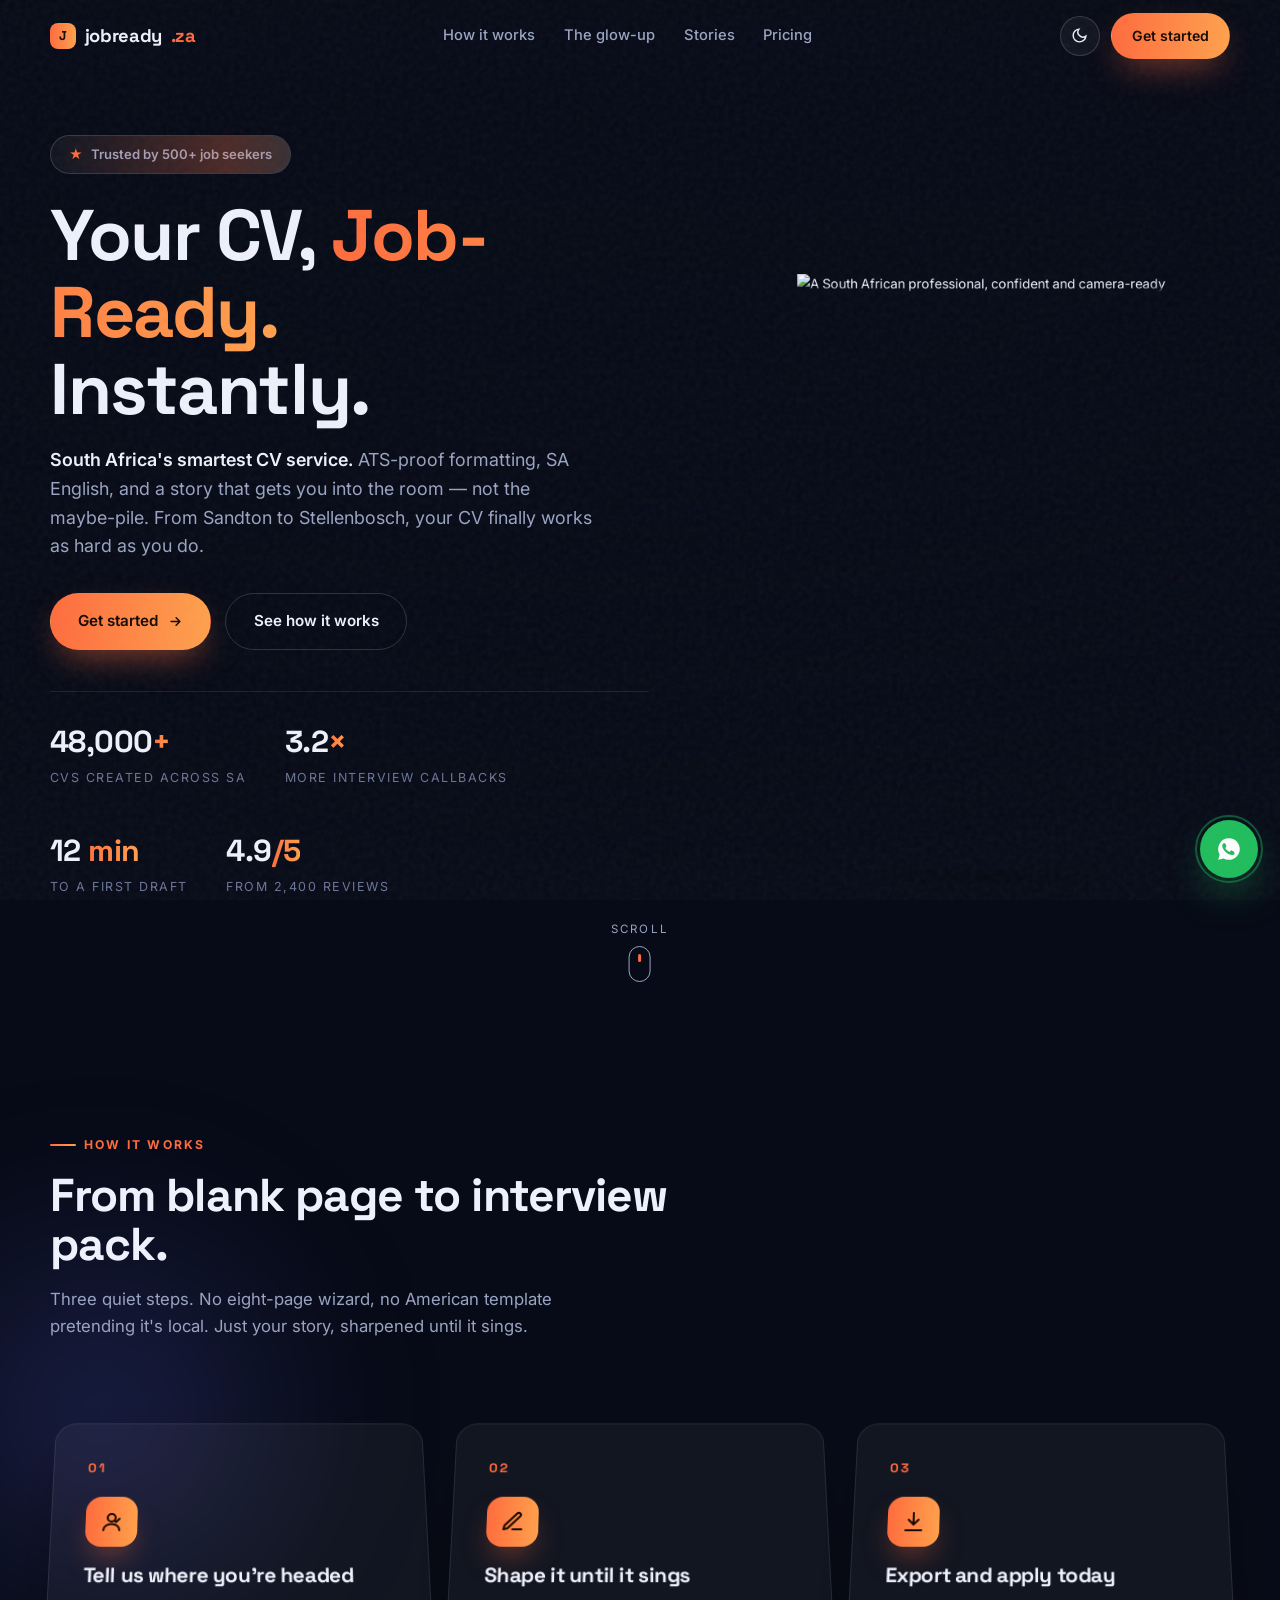
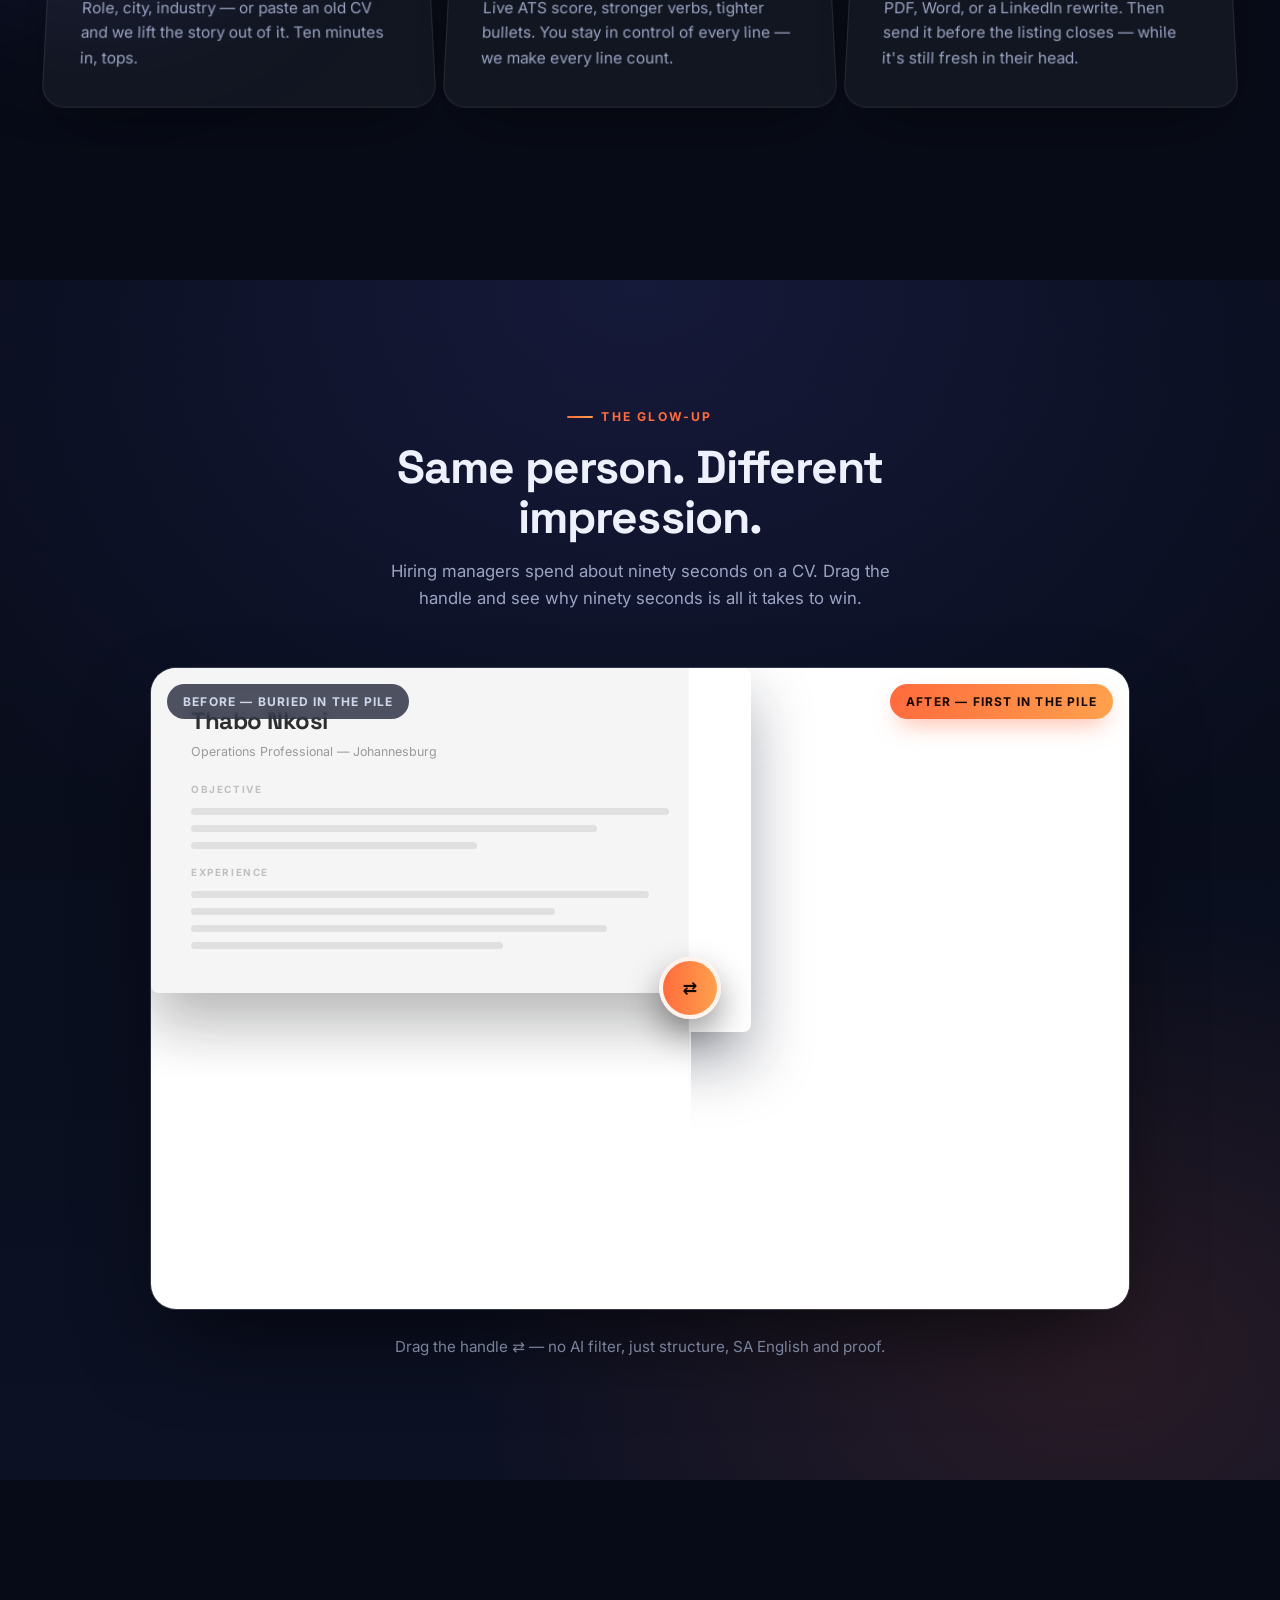
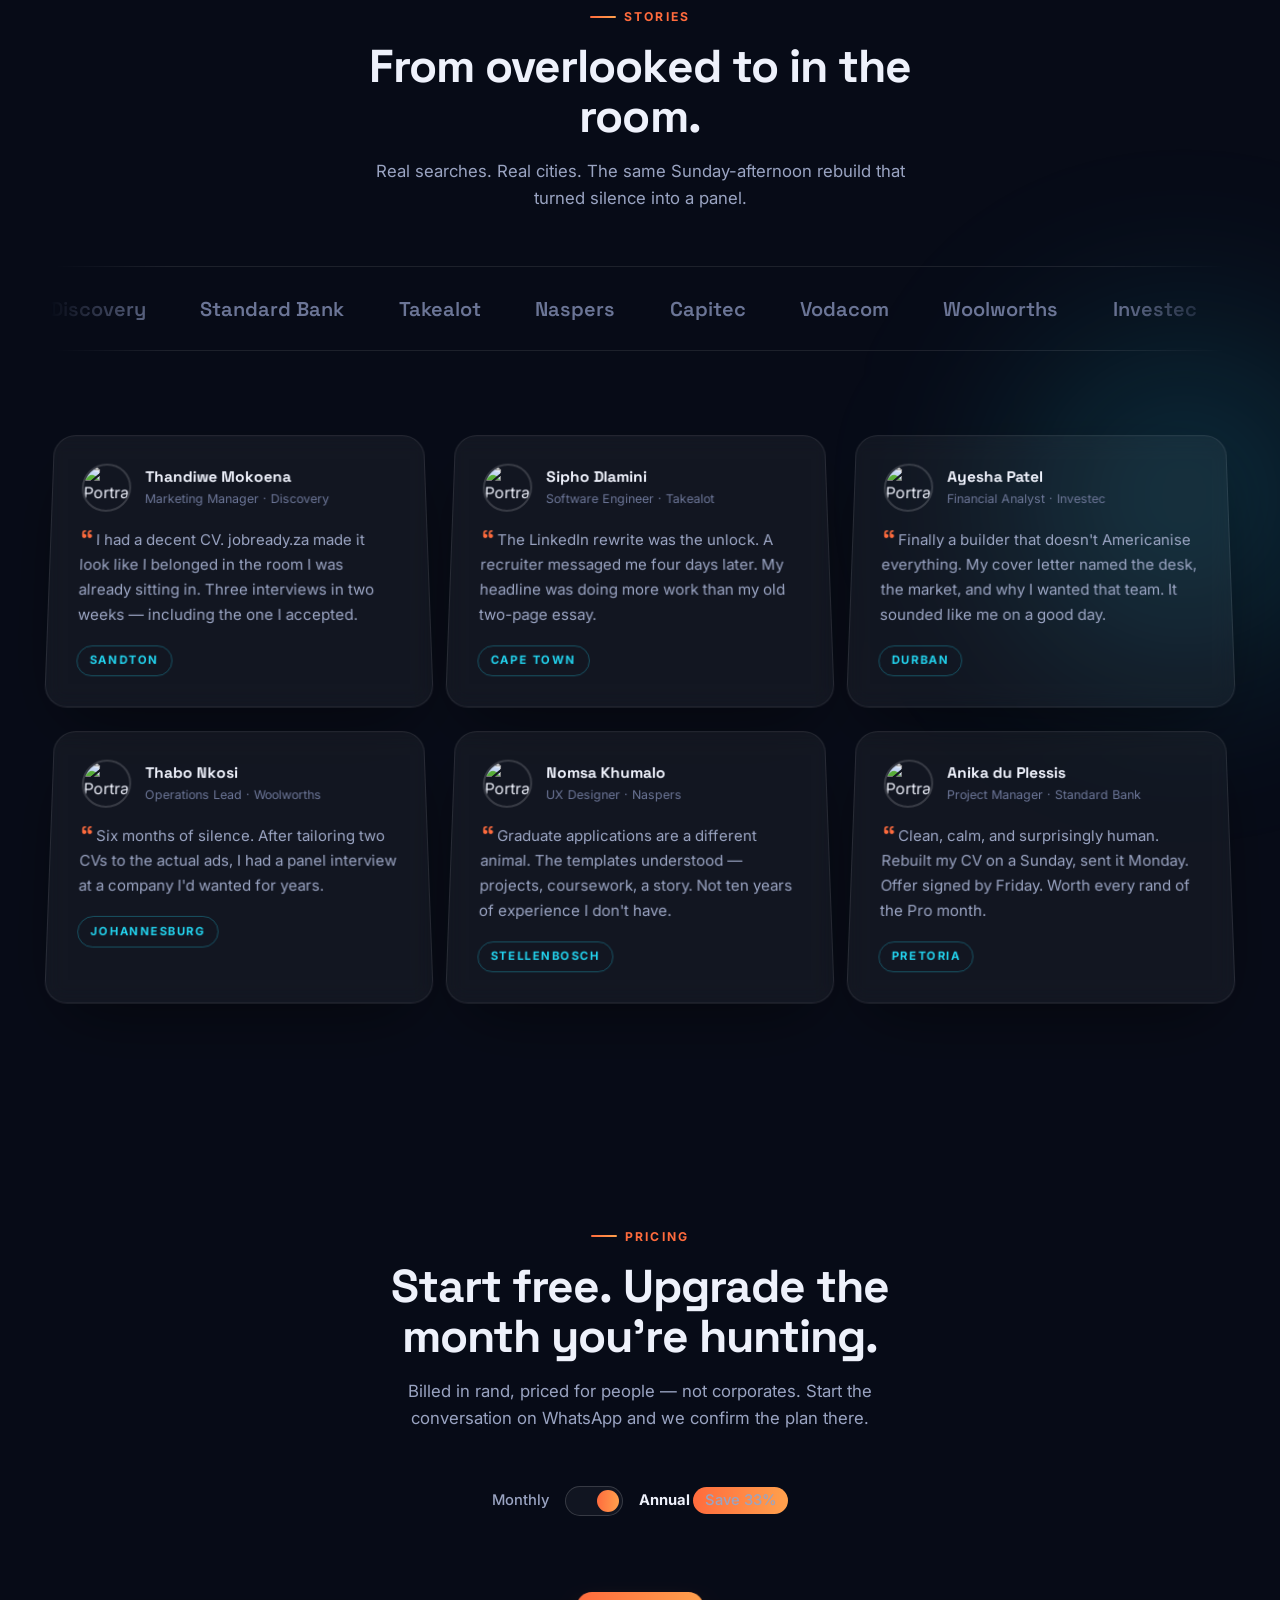
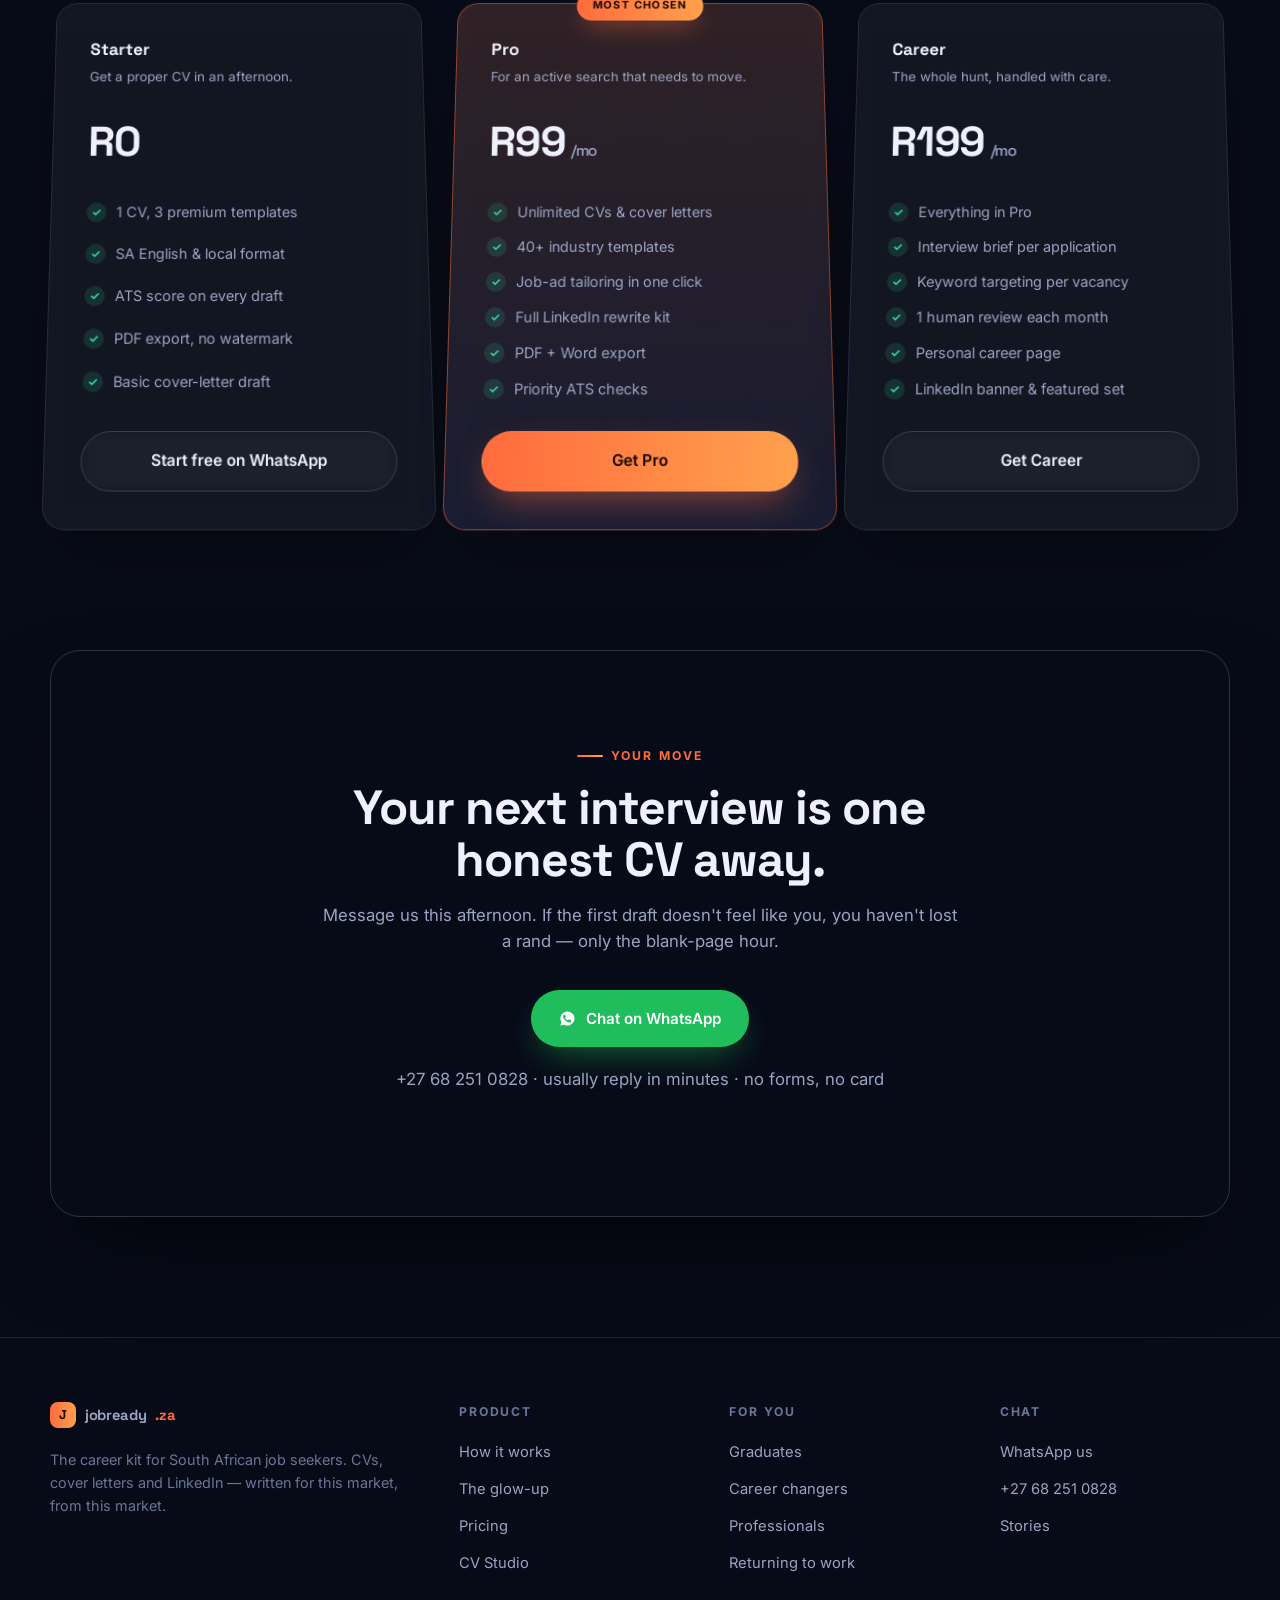
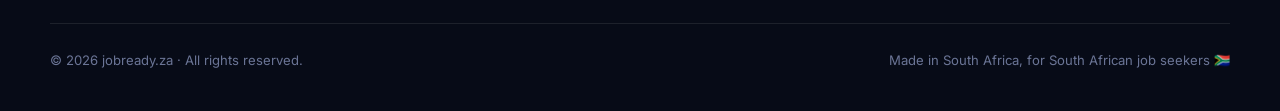
==== index.html @ d00e1501 "Fix before/after slider glitch Root cause: clamp01() was fed a 0-100 percentage, forcing the compari" ====
<!doctype html>
<html lang="en-ZA" data-theme="dark">
<head>
<meta charset="UTF-8" />
<meta name="viewport" content="width=device-width, initial-scale=1.0" />
<title>jobready.za — Your CV, Job-Ready. Instantly.</title>
<meta name="description" content="South Africa's smartest CV service. ATS-proof CVs, cover letters that sound like you, and a LinkedIn profile recruiters from Sandton to Stellenbosch actually stop for." />
<meta name="theme-color" content="#070b17" />
<link rel="icon" href="data:image/svg+xml,%3Csvg xmlns='http://www.w3.org/2000/svg' viewBox='0 0 32 32'%3E%3Cdefs%3E%3ClinearGradient id='g' x1='0' y1='0' x2='1' y2='1'%3E%3Cstop offset='0' stop-color='%23ff6b3d'/%3E%3Cstop offset='1' stop-color='%2322d3ee'/%3E%3C/linearGradient%3E%3C/defs%3E%3Crect width='32' height='32' rx='9' fill='url(%23g)'/%3E%3Cpath d='M9 11h9.6c2.9 0 5.2 1.9 5.2 4.6 0 2.8-2.3 4.7-5.3 4.7h-3.4M14.5 20.3l-2.9-2.7 2.9-2.8' fill='none' stroke='%230b1024' stroke-width='2' stroke-linecap='round' stroke-linejoin='round'/%3E%3C/svg%3E" />
<link rel="preconnect" href="https://fonts.googleapis.com" />
<link rel="preconnect" href="https://fonts.gstatic.com" crossorigin />
<link href="https://fonts.googleapis.com/css2?family=Space+Grotesk:wght@500;600;700&family=Inter:wght@400;500;600;700&display=swap" rel="stylesheet" />
<style>
/* ============================================================
   jobready.za — cinematic 3D single-page build
   ============================================================ */
:root{
  --bg:#070b17;
  --bg2:#0c1124;
  --bg3:#10173a;
  --card:rgba(255,255,255,.045);
  --card-hover:rgba(255,255,255,.075);
  --card-solid:#10172e;
  --line:rgba(255,255,255,.09);
  --line-strong:rgba(255,255,255,.16);
  --text:#eef1fb;
  --muted:#9aa4c2;
  --muted-2:#6b7596;
  --accent:#ff6b3d;
  --accent-2:#ffa14d;
  --cyan:#22d3ee;
  --indigo:#6366f1;
  --good:#34d399;
  --grad:linear-gradient(92deg,#ff6b3d 0%,#ffa14d 100%);
  --grad-2:linear-gradient(135deg,#22d3ee 0%,#6366f1 100%);
  --shadow-card:0 24px 70px -20px rgba(0,0,0,.55);
  --shadow-pop:0 40px 90px -24px rgba(0,0,0,.65);
  --nav-h:72px;
  --radius:22px;
}
html[data-theme="light"]{
  --bg:#f5f7fe;
  --bg2:#ffffff;
  --bg3:#eef1fb;
  --card:rgba(255,255,255,.92);
  --card-hover:#ffffff;
  --card-solid:#ffffff;
  --line:rgba(11,16,36,.10);
  --line-strong:rgba(11,16,36,.18);
  --text:#0b1024;
  --muted:#5a6482;
  --muted-2:#8b93ad;
  --shadow-card:0 24px 60px -22px rgba(24,32,72,.22);
  --shadow-pop:0 40px 90px -30px rgba(24,32,72,.30);
}
*{margin:0;padding:0;box-sizing:border-box}
html{scroll-behavior:auto;overflow-x:hidden}
html.lenis,html.lenis body{height:auto}
.lenis.lenis-smooth{scroll-behavior:auto!important}
body{
  font-family:'Inter',system-ui,-apple-system,sans-serif;
  background:var(--bg);
  color:var(--text);
  line-height:1.6;
  overflow-x:hidden;
  -webkit-font-smoothing:antialiased;
  transition:background .4s ease,color .4s ease;
}
::selection{background:var(--accent);color:#0b1024}
:focus-visible{outline:2px solid var(--accent);outline-offset:3px;border-radius:6px}
img{display:block;max-width:100%}
a{color:inherit;text-decoration:none}
h1,h2,h3{font-family:'Space Grotesk',sans-serif;line-height:1.08;letter-spacing:-.02em}
.container{width:min(1180px,100% - 2.5rem);margin-inline:auto}

/* grain + glow */
.grain{position:fixed;inset:0;z-index:9998;pointer-events:none;opacity:.05;
  background-image:url("data:image/svg+xml,%3Csvg viewBox='0 0 200 200' xmlns='http://www.w3.org/2000/svg'%3E%3Cfilter id='n'%3E%3CfeTurbulence type='fractalNoise' baseFrequency='0.8' numOctaves='4' stitchTiles='stitch'/%3E%3C/filter%3E%3Crect width='100%25' height='100%25' filter='url(%23n)'/%3E%3C/svg%3E")}
.glow-orb{position:absolute;border-radius:50%;filter:blur(80px);pointer-events:none;z-index:0}
.orb-o{background:radial-gradient(circle,rgba(255,107,61,.32),transparent 70%)}
.orb-c{background:radial-gradient(circle,rgba(34,211,238,.22),transparent 70%)}
.orb-i{background:radial-gradient(circle,rgba(99,102,241,.28),transparent 70%)}

/* ============ 3D scene primitives ============ */
.scene{perspective:1200px}
.plx-layer{position:absolute;inset:0;will-change:transform;pointer-events:none}
.plx-layer img{width:100%;height:100%;object-fit:cover}
.mask-cutout{
  -webkit-mask-image:radial-gradient(118% 96% at 50% 22%,#000 52%,transparent 76%);
          mask-image:radial-gradient(118% 96% at 50% 22%,#000 52%,transparent 76%);
}
.blur-bg{filter:blur(16px) saturate(1.15) brightness(.72);transform:scale(1.22)}
html[data-theme="light"] .blur-bg{filter:blur(16px) saturate(1.05) brightness(.95)}

/* ============ buttons ============ */
.btn{
  display:inline-flex;align-items:center;gap:.6rem;
  padding:.95rem 1.7rem;border-radius:999px;
  font-weight:600;font-size:.95rem;font-family:'Inter',sans-serif;
  border:1px solid transparent;cursor:pointer;transition:transform .3s cubic-bezier(.16,1,.3,1),box-shadow .3s ease,background .3s ease;
}
.btn-primary{background:var(--grad);color:#140800;box-shadow:0 14px 34px -10px rgba(255,107,61,.55)}
.btn-primary:hover{transform:translateY(-3px);box-shadow:0 22px 46px -12px rgba(255,107,61,.65)}
.btn-ghost{border-color:var(--line-strong);color:var(--text);background:transparent;backdrop-filter:blur(8px)}
.btn-ghost:hover{border-color:var(--text);transform:translateY(-3px)}
.btn-wa{background:#1fbd5c;color:#fff;box-shadow:0 14px 34px -10px rgba(31,189,92,.5)}
.btn-wa:hover{transform:translateY(-3px);box-shadow:0 22px 46px -12px rgba(31,189,92,.6)}

/* ============ nav ============ */
.nav{position:fixed;inset-inline:0;top:0;z-index:900;transition:background .35s ease,box-shadow .35s ease,border-color .35s}
.nav-inner{display:flex;align-items:center;justify-content:space-between;height:var(--nav-h)}
.nav.scrolled{background:color-mix(in srgb,var(--bg) 78%,transparent);backdrop-filter:blur(18px) saturate(1.3);border-bottom:1px solid var(--line)}
.brand{display:flex;align-items:center;gap:.55rem;font-family:'Space Grotesk',sans-serif;font-weight:700;font-size:1.15rem;letter-spacing:-.02em}
.brand .dot{width:26px;height:26px;border-radius:8px;background:var(--grad);display:grid;place-items:center;color:#140800;font-size:.8rem}
.nav-links{display:flex;gap:1.8rem;align-items:center}
.nav-links a{font-size:.92rem;color:var(--muted);font-weight:500;transition:color .25s;position:relative}
.nav-links a:hover{color:var(--text)}
.nav-actions{display:flex;gap:.7rem;align-items:center}
.icon-btn{width:40px;height:40px;border-radius:50%;border:1px solid var(--line-strong);background:var(--card);color:var(--text);display:grid;place-items:center;cursor:pointer;transition:.25s}
.icon-btn:hover{border-color:var(--accent);color:var(--accent);transform:translateY(-2px)}
.nav .btn{padding:.65rem 1.25rem;font-size:.88rem}
.burger{display:none}
@media(max-width:900px){
  .nav-links{position:fixed;inset:0;flex-direction:column;justify-content:center;gap:2rem;background:color-mix(in srgb,var(--bg) 92%,transparent);backdrop-filter:blur(24px);opacity:0;pointer-events:none;transition:opacity .3s;z-index:-1}
  .nav-links.open{opacity:1;pointer-events:auto}
  .nav-links a{font-size:1.5rem;font-family:'Space Grotesk',sans-serif}
  .burger{display:grid;width:40px;height:40px;border-radius:50%;border:1px solid var(--line-strong);background:var(--card);color:var(--text);place-items:center;cursor:pointer}
}

/* ============ hero ============ */
.hero{position:relative;min-height:112vh;display:flex;align-items:center;overflow:hidden}
.hero-scene{position:absolute;inset:0}
.hero-bg{position:absolute;inset:-4%;z-index:0}
.hero-bg img{width:100%;height:100%;object-fit:cover}
.hero-bg::after{content:"";position:absolute;inset:0;
  background:
    radial-gradient(120% 90% at 50% 0%,transparent 40%,var(--bg) 92%),
    linear-gradient(180deg,rgba(7,11,23,.72) 0%,rgba(7,11,23,.55) 45%,var(--bg) 96%)}
html[data-theme="light"] .hero-bg::after{
  background:
    radial-gradient(120% 90% at 50% 0%,transparent 40%,var(--bg) 92%),
    linear-gradient(180deg,rgba(245,247,254,.78) 0%,rgba(245,247,254,.6) 50%,var(--bg) 96%)}
.hero-grid{position:relative;z-index:5;display:grid;grid-template-columns:1.05fr .95fr;gap:2.5rem;align-items:center;padding-top:calc(var(--nav-h) + 3rem);padding-bottom:6rem}
@media(max-width:960px){.hero-grid{grid-template-columns:1fr;padding-top:calc(var(--nav-h) + 2rem)}}
.badge{display:inline-flex;align-items:center;gap:.55rem;padding:.5rem 1.1rem;border-radius:999px;font-size:.82rem;font-weight:600;color:var(--muted);border:1px solid var(--line-strong);background:var(--card);backdrop-filter:blur(10px);position:relative;overflow:hidden}
.badge::before{content:"";position:absolute;inset:0;background:linear-gradient(90deg,transparent,rgba(255,107,61,.25),rgba(34,211,238,.2),transparent);background-size:220% 100%;animation:sheen 3.4s linear infinite}
.badge .star{color:var(--accent);animation:pulse 2.2s ease infinite}
@keyframes sheen{0%{background-position:180% 0}100%{background-position:-80% 0}}
@keyframes pulse{0%,100%{transform:scale(1);opacity:1}50%{transform:scale(1.35);opacity:.75}}
.hero h1{font-size:clamp(2.6rem,5.6vw,4.6rem);margin:1.4rem 0 1.1rem}
.hero h1 .grad{background:var(--grad);-webkit-background-clip:text;background-clip:text;color:transparent}
.hero h1 .grad2{background:var(--grad-2);-webkit-background-clip:text;background-clip:text;color:transparent}
.hero-sub{font-size:1.12rem;color:var(--muted);max-width:34rem;margin-bottom:2rem}
.hero-sub b{color:var(--text);font-weight:600}
.hero-ctas{display:flex;gap:.9rem;flex-wrap:wrap;margin-bottom:2.6rem}
.hero-stats{display:flex;gap:2.4rem;flex-wrap:wrap;border-top:1px solid var(--line);padding-top:1.6rem}
.stat .n{font-family:'Space Grotesk',sans-serif;font-size:1.9rem;font-weight:700;letter-spacing:-.02em}
.stat .n em{font-style:normal;background:var(--grad);-webkit-background-clip:text;background-clip:text;color:transparent}
.stat .l{font-size:.78rem;color:var(--muted-2);text-transform:uppercase;letter-spacing:.12em;margin-top:.1rem}

/* hero scene pieces */
.hero-scene-right{position:relative;height:100%;min-height:540px;perspective:1200px}
@media(max-width:960px){.hero-scene-right{min-height:460px}}
.hero-cutout{position:absolute;left:auto;right:0;bottom:0;width:min(44vw,470px);z-index:2}
.hero-cutout img{width:100%;height:auto}
.hero-cutout::after{content:"";position:absolute;inset:auto 10% 2% 10%;height:26px;border-radius:50%;background:radial-gradient(ellipse at center,rgba(0,0,0,.3),transparent 70%);filter:blur(4px)}
.cv-card{
  position:absolute;left:4%;top:26%;width:min(280px,66vw);z-index:4;transform-style:preserve-3d;
  background:#fff;color:#10141f;border-radius:14px;padding:18px 20px;
  box-shadow:0 50px 110px -22px rgba(0,0,0,.7),0 0 0 1px rgba(255,255,255,.06);
  transform:rotateY(-18deg) rotateX(6deg) rotateZ(3deg)
}
@media(min-width:961px){.cv-card{width:min(300px,26vw)}}
.cv-card .name{font-family:'Space Grotesk',sans-serif;font-weight:700;font-size:1.15rem;letter-spacing:-.02em}
.cv-card .role{font-size:.72rem;color:#6b7280;margin-bottom:12px}
.cv-card .row{height:7px;border-radius:4px;background:#e5e7eb;margin-bottom:8px}
.cv-card .row.r1{width:100%}.cv-card .row.r2{width:82%}.cv-card .row.r3{width:64%;margin-bottom:14px}
.cv-card .sec{font-size:.6rem;font-weight:700;letter-spacing:.14em;color:#ff6b3d;text-transform:uppercase;margin-bottom:8px}
.cv-card .bl{height:6px;border-radius:3px;background:#e5e7eb;margin-bottom:6px}
.cv-card .badge94{position:absolute;top:-14px;right:-12px;background:var(--grad);color:#140800;font-weight:700;font-size:.75rem;padding:.35rem .7rem;border-radius:999px;box-shadow:0 12px 24px -8px rgba(255,107,61,.7)}
.chip{
  position:absolute;z-index:5;display:flex;align-items:center;gap:.55rem;
  padding:.7rem 1rem;border-radius:16px;font-size:.82rem;font-weight:600;
  background:color-mix(in srgb,var(--bg2) 82%,transparent);
  border:1px solid var(--line-strong);
  backdrop-filter:blur(14px);
  box-shadow:var(--shadow-card)
}
.chip .ic{width:26px;height:26px;border-radius:8px;display:grid;place-items:center;font-size:.8rem}
.chip-ats{top:16%;left:8%}
.chip-ats .ic{background:var(--grad);color:#140800}
.chip-inv{bottom:24%;right:6%}
.chip-inv .ic{background:rgba(31,189,92,.18);color:#34d399}
.chip-inv .pulse-dot{width:8px;height:8px;border-radius:50%;background:#34d399;position:relative}
.chip-inv .pulse-dot::after{content:"";position:absolute;inset:-4px;border-radius:50%;background:rgba(52,211,153,.4);animation:ping 1.8s ease infinite}
@keyframes ping{0%{transform:scale(.6);opacity:1}100%{transform:scale(1.9);opacity:0}}
.chip .t{line-height:1.25}
.chip .t small{display:block;font-weight:500;color:var(--muted);font-size:.7rem}
.sticker3x{
  position:absolute;left:-3%;bottom:18%;z-index:6;width:84px;height:84px;border-radius:50%;
  background:var(--grad);color:#140800;display:grid;place-items:center;text-align:center;
  box-shadow:0 24px 44px -12px rgba(255,107,61,.6);
  animation:floaty 5.5s ease-in-out infinite
}
.sticker3x b{font-family:'Space Grotesk',sans-serif;font-size:1.25rem;line-height:1;display:block}
.sticker3x span{font-size:.55rem;font-weight:700;letter-spacing:.08em;text-transform:uppercase;display:block}
.scroll-hint{position:absolute;bottom:26px;left:50%;transform:translateX(-50%);z-index:8;color:var(--muted);font-size:.72rem;letter-spacing:.2em;text-transform:uppercase;display:flex;flex-direction:column;align-items:center;gap:.5rem}
.mouse{width:22px;height:36px;border:1.6px solid var(--muted);border-radius:12px;position:relative}
.mouse::after{content:"";position:absolute;left:50%;top:7px;width:3px;height:8px;border-radius:3px;background:var(--accent);transform:translateX(-50%);animation:wheel 1.6s ease infinite}
@keyframes wheel{0%{opacity:1;top:7px}70%{opacity:0;top:18px}100%{opacity:0}}
@keyframes floaty{0%,100%{transform:translateY(0)}50%{transform:translateY(-12px)}}

/* ============ sections shared ============ */
.section{position:relative;padding:7.5rem 0}
.section-head{max-width:640px;margin-bottom:3.4rem}
.eyebrow{display:inline-flex;align-items:center;gap:.5rem;font-size:.76rem;font-weight:700;letter-spacing:.18em;text-transform:uppercase;color:var(--accent);margin-bottom:1rem}
.eyebrow::before{content:"";width:26px;height:2px;background:var(--grad);border-radius:2px}
.section h2{font-size:clamp(1.9rem,3.6vw,2.9rem);margin-bottom:1rem}
.section .lead{color:var(--muted);font-size:1.05rem;max-width:34rem}

/* ============ how it works ============ */
.how-grid{display:grid;grid-template-columns:repeat(3,1fr);gap:1.4rem}
@media(max-width:900px){.how-grid{grid-template-columns:1fr}}
.tilt-card{
  position:relative;border-radius:var(--radius);padding:2.1rem;border:1px solid var(--line);
  background:var(--card);backdrop-filter:blur(12px);height:100%;will-change:transform;
  transition:box-shadow .4s ease,border-color .4s ease,background .4s ease;
  box-shadow:var(--shadow-card)
}
.tilt-card:hover{border-color:rgba(255,107,61,.45);box-shadow:var(--shadow-pop);background:var(--card-hover)}
.tilt-card .num{font-family:'Space Grotesk',sans-serif;font-size:.85rem;font-weight:700;color:var(--accent);letter-spacing:.2em}
.tilt-card .icon{width:52px;height:52px;border-radius:16px;display:grid;place-items:center;margin:1.2rem 0 1.1rem;background:var(--grad);color:#140800;box-shadow:0 16px 30px -10px rgba(255,107,61,.5);transition:transform .4s cubic-bezier(.16,1,.3,1)}
.tilt-card:hover .icon{transform:rotate(-8deg) scale(1.08)}
.tilt-card h3{font-size:1.3rem;margin-bottom:.6rem}
.tilt-card p{color:var(--muted);font-size:.95rem}
.tilt-card:nth-child(2) .icon{background:var(--grad-2);color:#fff;box-shadow:0 16px 30px -10px rgba(34,211,238,.45)}
.tilt-card:nth-child(3) .icon{background:linear-gradient(135deg,#ff6b3d,#6366f1);color:#fff;box-shadow:0 16px 30px -10px rgba(99,102,241,.5)}
.how-note{margin-top:3.2rem;text-align:center;color:var(--muted);font-size:1.02rem}
.how-note b{color:var(--text)}

/* ============ before / after ============ */
.ba-section{position:relative;overflow:hidden}
.ba-bg{position:absolute;inset:0;z-index:0;pointer-events:none;
  background:
    radial-gradient(120% 90% at 50% 0%,rgba(99,102,241,.16),transparent 60%),
    radial-gradient(90% 70% at 85% 90%,rgba(255,107,61,.12),transparent 55%),
    linear-gradient(180deg,var(--bg) 0%,var(--bg2) 100%)}
.ba-wrap{position:relative;z-index:3;max-width:980px;margin:0 auto}
.ba{
  position:relative;border-radius:26px;overflow:hidden;aspect-ratio:16/10.5;
  border:1px solid var(--line-strong);box-shadow:var(--shadow-pop);
  touch-action:pan-y;cursor:ew-resize;user-select:none
}
@media(max-width:620px){
  .ba{aspect-ratio:16/13.5;min-height:320px}
}
.ba-panel{position:absolute;inset:0;background:#fff;color:#10141f}
.ba-panel .doc{position:absolute;inset:0;display:grid;place-items:center}
.doc-paper{width:86%;max-width:600px;background:#fff;border-radius:8px;padding:34px 40px;box-shadow:0 30px 60px rgba(15,20,40,.35)}
.doc-paper h4{font-family:'Space Grotesk',sans-serif;font-size:1.5rem;letter-spacing:-.02em;margin-bottom:2px}
.doc-paper .sub{font-size:.78rem;color:#8b93ad;margin-bottom:20px}
.doc-line{height:8px;border-radius:5px;background:#e9ebf2;margin-bottom:10px}
.doc-sec{font-size:.62rem;font-weight:700;letter-spacing:.16em;color:#b3b9cc;text-transform:uppercase;margin:16px 0 10px}
@media(max-width:620px){
  .doc-paper{width:92%;padding:16px 20px}
  .doc-paper h4{font-size:1.12rem}
  .doc-paper .sub{font-size:.66rem;margin-bottom:12px}
  .doc-line{height:6px;margin-bottom:6px}
  .doc-sec{margin:9px 0 6px;font-size:.52rem}
  .doc.after .acc{margin-top:8px;font-size:.6rem;padding:.32rem .6rem}
}
.doc.before .doc-paper{filter:grayscale(.85) contrast(.92);opacity:.92}
.doc.before .doc-line{background:#e4e6ee;height:7px}
.doc.before .doc-sec{color:#b9bfd0}
.doc.after .doc-paper{position:relative;overflow:hidden}
.doc.after .doc-paper::before{content:"";position:absolute;inset:0 auto 0 0;width:5px;background:var(--grad)}
.doc.after .doc-sec{color:#ff6b3d}
.doc.after .hl{background:linear-gradient(90deg,rgba(255,107,61,.28),rgba(255,107,61,.06));border-radius:5px;height:9px}
.doc.after .acc{display:inline-block;margin-top:14px;background:var(--grad);color:#140800;font-size:.68rem;font-weight:700;padding:.4rem .8rem;border-radius:999px}
.ba-tag{position:absolute;top:16px;padding:.5rem 1rem;border-radius:999px;font-size:.75rem;font-weight:700;letter-spacing:.1em;text-transform:uppercase;z-index:5;backdrop-filter:blur(8px)}
.ba-tag.before{left:16px;background:rgba(15,20,40,.72);color:#cfd6ea}
.ba-tag.after{right:16px;background:var(--grad);color:#140800;box-shadow:0 10px 24px -8px rgba(255,107,61,.6)}
.ba-handle{position:absolute;top:0;bottom:0;width:2px;background:rgba(255,255,255,.85);left:55%;z-index:6}
.ba-handle::before{content:"";position:absolute;top:50%;left:50%;transform:translate(-50%,-50%);width:54px;height:54px;border-radius:50%;background:var(--grad);border:4px solid rgba(255,255,255,.9);box-shadow:0 16px 34px rgba(0,0,0,.4);display:grid;place-items:center}
.ba-handle::after{content:"⇄";position:absolute;top:50%;left:50%;transform:translate(-50%,-50%);color:#140800;font-weight:700;font-size:1.1rem}
.ba-caption{text-align:center;margin-top:1.6rem;color:var(--muted);font-size:.95rem}

/* ============ testimonials ============ */
.logo-marquee{position:relative;overflow:hidden;padding:1.6rem 0;border-block:1px solid var(--line);margin-bottom:3.6rem;
  -webkit-mask-image:linear-gradient(90deg,transparent,#000 10%,#000 90%,transparent);mask-image:linear-gradient(90deg,transparent,#000 10%,#000 90%,transparent)}
.logo-track{display:flex;gap:3.4rem;width:max-content;animation:marquee 34s linear infinite}
.logo-track span{font-family:'Space Grotesk',sans-serif;font-size:1.25rem;font-weight:600;color:var(--muted-2);white-space:nowrap;transition:color .3s}
.logo-track span:hover{color:var(--text)}
@keyframes marquee{to{transform:translateX(-50%)}}
.t-grid{display:grid;grid-template-columns:repeat(3,1fr);gap:1.4rem}
@media(max-width:900px){.t-grid{grid-template-columns:1fr 1fr}}
@media(max-width:620px){.t-grid{grid-template-columns:1fr}}
.t-card{
  position:relative;border-radius:var(--radius);padding:1.8rem;border:1px solid var(--line);
  background:var(--card);backdrop-filter:blur(10px);box-shadow:var(--shadow-card);
  transition:box-shadow .4s,border-color .4s,transform .4s cubic-bezier(.16,1,.3,1)
}
.t-card:hover{transform:translateY(-6px);border-color:rgba(34,211,238,.4);box-shadow:var(--shadow-pop)}
.t-card .head{display:flex;align-items:center;gap:.9rem;margin-bottom:1.1rem}
.t-card .av{width:50px;height:50px;border-radius:50%;object-fit:cover;border:2px solid var(--line-strong)}
.t-card .nm{font-family:'Space Grotesk',sans-serif;font-weight:700;font-size:.98rem}
.t-card .rl{font-size:.78rem;color:var(--muted-2)}
.t-card blockquote{font-size:.94rem;color:var(--muted);line-height:1.65}
.t-card blockquote::before{content:"“";font-family:'Space Grotesk',sans-serif;font-size:2rem;line-height:0;color:var(--accent);vertical-align:-8px;margin-right:2px}
.t-card .city{display:inline-flex;margin-top:1.1rem;font-size:.7rem;font-weight:700;letter-spacing:.14em;text-transform:uppercase;color:var(--cyan);border:1px solid rgba(34,211,238,.3);padding:.32rem .75rem;border-radius:999px}

/* ============ pricing ============ */
.price-toggle{display:flex;align-items:center;gap:1rem;justify-content:center;margin-bottom:3.4rem}
.price-toggle span{color:var(--muted);font-size:.92rem;font-weight:500}
.price-toggle .on{color:var(--text);font-weight:700}
.switch{width:58px;height:30px;border-radius:999px;border:1px solid var(--line-strong);background:var(--card);position:relative;cursor:pointer;transition:.3s}
.switch::after{content:"";position:absolute;top:3px;left:3px;width:22px;height:22px;border-radius:50%;background:var(--grad);transition:transform .3s cubic-bezier(.16,1,.3,1)}
.switch.annual::after{transform:translateX(28px)}
.save-badge{font-size:.72rem;font-weight:700;color:#140800;background:var(--grad);padding:.28rem .7rem;border-radius:999px}
.p-grid{display:grid;grid-template-columns:repeat(3,1fr);gap:1.4rem;align-items:stretch}
@media(max-width:900px){.p-grid{grid-template-columns:1fr;max-width:420px;margin-inline:auto}}
.price-card{
  position:relative;border-radius:var(--radius);padding:2.2rem;border:1px solid var(--line);
  background:var(--card);backdrop-filter:blur(10px);display:flex;flex-direction:column;
  transition:box-shadow .4s,border-color .4s,background .4s;box-shadow:var(--shadow-card)
}
.price-card:hover{border-color:var(--line-strong);box-shadow:var(--shadow-pop)}
.price-card .pname{font-family:'Space Grotesk',sans-serif;font-weight:700;font-size:1.1rem}
.price-card .pblurb{color:var(--muted);font-size:.85rem;margin:.3rem 0 1.4rem}
.price-card .price{font-family:'Space Grotesk',sans-serif;font-size:2.7rem;font-weight:700;letter-spacing:-.03em;display:flex;align-items:baseline;gap:.35rem}
.price-card .price small{font-size:1rem;color:var(--muted);font-weight:500}
.price-card ul{list-style:none;margin:1.6rem 0 1.8rem;display:grid;gap:.75rem;flex:1}
.price-card li{display:flex;gap:.6rem;font-size:.9rem;color:var(--muted);align-items:flex-start}
.price-card li::before{content:"✓";flex:0 0 auto;width:20px;height:20px;border-radius:50%;background:rgba(52,211,153,.15);color:#34d399;font-size:.72rem;display:grid;place-items:center;margin-top:2px;font-weight:700}
.price-card .btn{justify-content:center}
.featured{
  background:linear-gradient(180deg,rgba(255,107,61,.12),rgba(99,102,241,.08)),var(--card);
  border-color:rgba(255,107,61,.5);position:relative
}
.featured::before{content:"Most chosen";position:absolute;top:-13px;left:50%;transform:translateX(-50%);background:var(--grad);color:#140800;font-size:.7rem;font-weight:700;letter-spacing:.12em;text-transform:uppercase;padding:.4rem 1rem;border-radius:999px;white-space:nowrap;box-shadow:0 12px 26px -8px rgba(255,107,61,.55)}

/* ============ CTA band ============ */
.cta-band{position:relative;border-radius:30px;overflow:hidden;padding:5.5rem 2.5rem;text-align:center;border:1px solid var(--line-strong);box-shadow:var(--shadow-pop)}
.cta-band .bgimg{position:absolute;inset:0;z-index:0}
.cta-band .bgimg img{width:100%;height:100%;object-fit:cover}
.cta-band .bgimg::after{content:"";position:absolute;inset:0;background:linear-gradient(180deg,rgba(7,11,23,.82),rgba(7,11,23,.6));z-index:1}
html[data-theme="light"] .cta-band .bgimg::after{background:linear-gradient(180deg,rgba(245,247,254,.86),rgba(245,247,254,.72))}
.cta-inner{position:relative;z-index:2;max-width:640px;margin-inline:auto}
.cta-band h2{font-size:clamp(1.9rem,4vw,3rem);margin-bottom:1rem}
.cta-band p{color:var(--muted);font-size:1.05rem;margin-bottom:2.2rem}
.cta-phone{margin-top:1.2rem;color:var(--muted);font-size:.85rem}

/* ============ footer ============ */
footer{border-top:1px solid var(--line);padding:4rem 0 2.5rem;position:relative}
.foot-grid{display:grid;grid-template-columns:1.6fr 1fr 1fr 1fr;gap:2.5rem;margin-bottom:3rem}
@media(max-width:900px){.foot-grid{grid-template-columns:1fr 1fr}}
.foot-grid h5{font-size:.76rem;font-weight:700;letter-spacing:.16em;text-transform:uppercase;color:var(--muted-2);margin-bottom:1.1rem}
.foot-grid ul{list-style:none;display:grid;gap:.7rem}
.foot-grid a{color:var(--muted);font-size:.92rem;transition:color .25s}
.foot-grid a:hover{color:var(--accent)}
.foot-note{color:var(--muted-2);font-size:.9rem;max-width:22rem;margin-top:1.2rem}
.foot-bottom{border-top:1px solid var(--line);padding-top:1.6rem;display:flex;justify-content:space-between;gap:1rem;flex-wrap:wrap;color:var(--muted-2);font-size:.82rem}

/* whatsapp float */
.wa-float{position:fixed;right:22px;bottom:22px;z-index:950;width:58px;height:58px;border-radius:50%;background:#1fbd5c;display:grid;place-items:center;color:#fff;box-shadow:0 18px 40px -10px rgba(31,189,92,.55);transition:transform .3s cubic-bezier(.16,1,.3,1)}
.wa-float:hover{transform:translateY(-4px) scale(1.05)}
.wa-float::after{content:"";position:absolute;inset:-5px;border-radius:50%;border:2px solid rgba(31,189,92,.4);animation:ping 2.2s ease infinite}

/* reveal */
.reveal{opacity:0;transform:translateY(34px);transition:opacity .9s cubic-bezier(.16,1,.3,1),transform .9s cubic-bezier(.16,1,.3,1)}
.reveal.in{opacity:1;transform:translateY(0)}
/* elements that are both revealed AND scroll-tilted: let JS own the transform */
.reveal[data-tilt],.reveal[data-tilt-scene]{transition:opacity .9s cubic-bezier(.16,1,.3,1);will-change:opacity,transform}

@media(prefers-reduced-motion:reduce){
  *,*::before,*::after{animation-duration:.001s!important;animation-iteration-count:1!important;transition-duration:.001s!important}
  html{scroll-behavior:auto}
}
</style>
</head>
<body>

<!-- grain -->
<div class="grain" aria-hidden="true"></div>

<!-- ================= NAV ================= -->
<header class="nav" id="nav">
  <div class="container nav-inner">
    <a href="#top" class="brand"><span class="dot">J</span> jobready<span style="color:var(--accent)">.za</span></a>
    <nav class="nav-links" id="navLinks" aria-label="Primary">
      <a href="#how">How it works</a>
      <a href="#glowup">The glow-up</a>
      <a href="#stories">Stories</a>
      <a href="#pricing">Pricing</a>
    </nav>
    <div class="nav-actions">
      <button class="icon-btn" id="themeToggle" aria-label="Toggle dark and light mode" title="Toggle theme">
        <svg id="iconMoon" width="17" height="17" viewBox="0 0 24 24" fill="none" stroke="currentColor" stroke-width="2" stroke-linecap="round"><path d="M21 12.8A9 9 0 1 1 11.2 3a7 7 0 0 0 9.8 9.8Z"/></svg>
        <svg id="iconSun" width="17" height="17" viewBox="0 0 24 24" fill="none" stroke="currentColor" stroke-width="2" stroke-linecap="round" style="display:none"><circle cx="12" cy="12" r="4"/><path d="M12 2v2m0 16v2M4.9 4.9l1.4 1.4m11.4 11.4 1.4 1.4M2 12h2m16 0h2M4.9 19.1l1.4-1.4m11.4-11.4 1.4-1.4"/></svg>
      </button>
      <button class="burger" id="burger" aria-label="Open menu"><svg width="18" height="18" viewBox="0 0 24 24" fill="none" stroke="currentColor" stroke-width="2" stroke-linecap="round"><path d="M4 7h16M4 12h16M4 17h16"/></svg></button>
      <a class="btn btn-primary" href="https://wa.me/27682510828?text=Hi%20jobready.za%20%E2%80%94%20I%20want%20a%20CV%20that%20gets%20interviews." target="_blank" rel="noopener">Get started</a>
    </div>
  </div>
</header>

<!-- ================= HERO ================= -->
<section class="hero" id="top">
  <div class="hero-scene">
    <!-- background layer (deep) -->
    <div class="plx-layer hero-bg" data-speed="0.12" data-depth="-150">
      <img src="https://images.unsplash.com/photo-1522071820081-009f0129c71c?auto=format&fit=crop&w=1920&q=80" alt="" aria-hidden="true" fetchpriority="high" />
    </div>
  </div>

  <div class="container hero-grid">
    <div class="hero-copy">
      <span class="badge reveal in"><span class="star">★</span> Trusted by 500+ job seekers</span>
      <h1>Your CV, <span class="grad">Job-Ready.</span><br />Instantly.</h1>
      <p class="hero-sub"><b>South Africa's smartest CV service.</b> ATS-proof formatting, SA English, and a story that gets you into the room — not the maybe-pile. From Sandton to Stellenbosch, your CV finally works as hard as you do.</p>
      <div class="hero-ctas">
        <a class="btn btn-primary" href="https://wa.me/27682510828?text=Hi%20jobready.za%20%E2%80%94%20I%20want%20a%20CV%20that%20gets%20interviews." target="_blank" rel="noopener">
          Get started
          <svg width="15" height="15" viewBox="0 0 24 24" fill="none" stroke="currentColor" stroke-width="2.4" stroke-linecap="round" stroke-linejoin="round"><path d="M5 12h14M13 6l6 6-6 6"/></svg>
        </a>
        <a class="btn btn-ghost" href="#how">See how it works</a>
      </div>
      <div class="hero-stats">
        <div class="stat"><div class="n"><span data-count="48000">0</span><em>+</em></div><div class="l">CVs created across SA</div></div>
        <div class="stat"><div class="n"><span data-count="3.2" data-dec="1">0</span><em>×</em></div><div class="l">more interview callbacks</div></div>
        <div class="stat"><div class="n"><span data-count="12">0</span><em> min</em></div><div class="l">to a first draft</div></div>
        <div class="stat"><div class="n"><span data-count="4.9" data-dec="1">0</span><em>/5</em></div><div class="l">from 2,400 reviews</div></div>
      </div>
    </div>

    <!-- 3D scene right -->
    <div class="hero-scene-right" data-tilt="4" aria-hidden="true">
      <!-- midground: cutout portrait -->
      <div class="plx-layer hero-cutout" data-speed="0.32" data-depth="-260">
        <img class="mask-cutout" src="https://images.unsplash.com/photo-1567532939604-b6b5b0db2604?auto=format&fit=crop&w=900&q=80" alt="A South African professional, confident and camera-ready" />
      </div>
      <!-- foreground: floating CV card -->
      <div class="plx-layer" data-speed="1.35" data-depth="160" style="inset:0">
        <div class="cv-card">
          <span class="badge94">ATS 94</span>
          <p class="name">Lerato Molefe</p>
          <p class="role">Senior Product Designer · Cape Town</p>
          <div class="row r1"></div><div class="row r2"></div><div class="row r3"></div>
          <p class="sec">Experience</p>
          <div class="bl" style="width:100%"></div><div class="bl" style="width:88%"></div><div class="bl" style="width:72%"></div>
        </div>
      </div>
      <div class="plx-layer" data-speed="0.85" data-depth="90" style="inset:0">
        <div class="chip chip-ats"><span class="ic">✓</span><span class="t">ATS score 94<small>Ready for SuccessFactors</small></span></div>
      </div>
      <div class="plx-layer" data-speed="1.1" data-depth="130" style="inset:0">
        <div class="chip chip-inv"><span class="pulse-dot"></span><span class="t">Interview invite<small>Discovery · Thursday 10:00</small></span></div>
      </div>
      <div class="plx-layer" data-speed="1.5" data-depth="200" style="inset:0">
        <div class="sticker3x"><b>3.2×</b><span>more callbacks</span></div>
      </div>
    </div>
  </div>

  <div class="scroll-hint">Scroll<span class="mouse"></span></div>
</section>

<!-- ================= HOW IT WORKS ================= -->
<section class="section" id="how">
  <div class="glow-orb orb-i" style="width:460px;height:460px;left:-10%;top:20%;z-index:0"></div>
  <div class="container">
    <div class="section-head reveal">
      <span class="eyebrow">How it works</span>
      <h2>From blank page to interview pack.</h2>
      <p class="lead">Three quiet steps. No eight-page wizard, no American template pretending it's local. Just your story, sharpened until it sings.</p>
    </div>
    <div class="how-grid">
      <div class="reveal" data-tilt="14">
        <div class="tilt-card">
          <span class="num">01</span>
          <div class="icon"><svg width="24" height="24" viewBox="0 0 24 24" fill="none" stroke="currentColor" stroke-width="2" stroke-linecap="round" stroke-linejoin="round"><circle cx="12" cy="8" r="4"/><path d="M4 21c0-4 3.6-6.5 8-6.5s8 2.5 8 6.5"/><path d="M15 11l1.5 1.5L20 9"/></svg></div>
          <h3>Tell us where you're headed</h3>
          <p>Role, city, industry — or paste an old CV and we lift the story out of it. Ten minutes in, tops.</p>
        </div>
      </div>
      <div class="reveal" data-tilt="14">
        <div class="tilt-card">
          <span class="num">02</span>
          <div class="icon"><svg width="24" height="24" viewBox="0 0 24 24" fill="none" stroke="currentColor" stroke-width="2" stroke-linecap="round" stroke-linejoin="round"><path d="M12 20h9"/><path d="M16.5 3.5a2.1 2.1 0 0 1 3 3L7 19l-4 1 1-4Z"/></svg></div>
          <h3>Shape it until it sings</h3>
          <p>Live ATS score, stronger verbs, tighter bullets. You stay in control of every line — we make every line count.</p>
        </div>
      </div>
      <div class="reveal" data-tilt="14">
        <div class="tilt-card">
          <span class="num">03</span>
          <div class="icon"><svg width="24" height="24" viewBox="0 0 24 24" fill="none" stroke="currentColor" stroke-width="2" stroke-linecap="round" stroke-linejoin="round"><path d="M12 3v12"/><path d="m7 10 5 5 5-5"/><path d="M4 21h16"/></svg></div>
          <h3>Export and apply today</h3>
          <p>PDF, Word, or a LinkedIn rewrite. Then send it before the listing closes — while it's still fresh in their head.</p>
        </div>
      </div>
    </div>
    <p class="how-note reveal">Built for <b>graduates, career changers and execs</b> — from learnership to C-suite, same polish.</p>
  </div>
</section>

<!-- ================= BEFORE / AFTER ================= -->
<section class="section ba-section" id="glowup">
  <div class="ba-bg" aria-hidden="true"></div>
  <div class="container" style="position:relative;z-index:2">
    <div class="section-head reveal" style="margin-inline:auto;text-align:center;max-width:620px">
      <span class="eyebrow" style="justify-content:center">The glow-up</span>
      <h2>Same person. Different impression.</h2>
      <p class="lead" style="margin-inline:auto">Hiring managers spend about ninety seconds on a CV. Drag the handle and see why ninety seconds is all it takes to win.</p>
    </div>
    <div class="ba-wrap reveal">
      <div class="ba" id="compare">
        <div class="ba-panel doc before">
          <div class="doc-paper">
            <h4>Thabo Nkosi</h4>
            <p class="sub">Operations Professional — Johannesburg</p>
            <p class="doc-sec">Objective</p>
            <div class="doc-line" style="width:92%"></div>
            <div class="doc-line" style="width:78%"></div>
            <div class="doc-line" style="width:55%"></div>
            <p class="doc-sec">Experience</p>
            <div class="doc-line" style="width:88%"></div>
            <div class="doc-line" style="width:70%"></div>
            <div class="doc-line" style="width:80%"></div>
            <div class="doc-line" style="width:60%"></div>
          </div>
        </div>
        <div class="ba-panel doc after" style="clip-path:inset(0 0 0 55%)">
          <div class="doc-paper">
            <h4>Thabo Nkosi</h4>
            <p class="sub">Operations Lead · Johannesburg</p>
            <p class="doc-sec">Impact</p>
            <div class="doc-line hl" style="width:95%"></div>
            <div class="doc-line hl" style="width:84%"></div>
            <div class="doc-line hl" style="width:67%"></div>
            <p class="doc-sec">Evidence</p>
            <div class="doc-line hl" style="width:90%"></div>
            <div class="doc-line hl" style="width:76%"></div>
            <div class="doc-line hl" style="width:58%"></div>
            <span class="acc">ATS 94 · Interview-ready</span>
          </div>
        </div>
        <span class="ba-tag before">Before — buried in the pile</span>
        <span class="ba-tag after">After — first in the pile</span>
        <div class="ba-handle" id="baHandle"></div>
      </div>
      <p class="ba-caption">Drag the handle ⇄ — no AI filter, just structure, SA English and proof.</p>
    </div>
  </div>
</section>

<!-- ================= TESTIMONIALS ================= -->
<section class="section" id="stories">
  <div class="glow-orb orb-c" style="width:500px;height:500px;right:-12%;top:30%;z-index:0"></div>
  <div class="container">
    <div class="section-head reveal" style="margin-inline:auto;text-align:center;max-width:620px">
      <span class="eyebrow" style="justify-content:center">Stories</span>
      <h2>From overlooked to in the room.</h2>
      <p class="lead" style="margin-inline:auto">Real searches. Real cities. The same Sunday-afternoon rebuild that turned silence into a panel.</p>
    </div>
    <div class="logo-marquee reveal" aria-hidden="true">
      <div class="logo-track">
        <span>Discovery</span><span>Standard Bank</span><span>Takealot</span><span>Naspers</span><span>Capitec</span><span>Vodacom</span><span>Woolworths</span><span>Investec</span><span>Old Mutual</span><span>Shoprite</span><span>MTN</span><span>FNB</span><span>Deloitte</span><span>PwC</span><span>Sanlam</span><span>MultiChoice</span><span>Nedbank</span>
        <span>Discovery</span><span>Standard Bank</span><span>Takealot</span><span>Naspers</span><span>Capitec</span><span>Vodacom</span><span>Woolworths</span><span>Investec</span><span>Old Mutual</span><span>Shoprite</span><span>MTN</span><span>FNB</span><span>Deloitte</span><span>PwC</span><span>Sanlam</span><span>MultiChoice</span><span>Nedbank</span>
      </div>
    </div>
    <div class="t-grid">
      <div class="t-card reveal" data-tilt="10">
        <div class="head">
          <img class="av" src="https://images.unsplash.com/photo-1589156229687-496a31ad1d1f?auto=format&fit=crop&w=200&q=80" alt="Portrait of Thandiwe Mokoena" loading="lazy" />
          <div><div class="nm">Thandiwe Mokoena</div><div class="rl">Marketing Manager · Discovery</div></div>
        </div>
        <blockquote>I had a decent CV. jobready.za made it look like I belonged in the room I was already sitting in. Three interviews in two weeks — including the one I accepted.</blockquote>
        <span class="city">Sandton</span>
      </div>
      <div class="t-card reveal" data-tilt="10">
        <div class="head">
          <img class="av" src="https://images.unsplash.com/photo-1531891437562-4301cf35b7e4?auto=format&fit=crop&w=200&q=80" alt="Portrait of Sipho Dlamini" loading="lazy" />
          <div><div class="nm">Sipho Dlamini</div><div class="rl">Software Engineer · Takealot</div></div>
        </div>
        <blockquote>The LinkedIn rewrite was the unlock. A recruiter messaged me four days later. My headline was doing more work than my old two-page essay.</blockquote>
        <span class="city">Cape Town</span>
      </div>
      <div class="t-card reveal" data-tilt="10">
        <div class="head">
          <img class="av" src="https://images.unsplash.com/photo-1594744803329-e58b31de8bf5?auto=format&fit=crop&w=200&q=80" alt="Portrait of Ayesha Patel" loading="lazy" />
          <div><div class="nm">Ayesha Patel</div><div class="rl">Financial Analyst · Investec</div></div>
        </div>
        <blockquote>Finally a builder that doesn't Americanise everything. My cover letter named the desk, the market, and why I wanted that team. It sounded like me on a good day.</blockquote>
        <span class="city">Durban</span>
      </div>
      <div class="t-card reveal" data-tilt="10">
        <div class="head">
          <img class="av" src="https://images.unsplash.com/photo-1589156280159-27698a70f29e?auto=format&fit=crop&w=200&q=80" alt="Portrait of Thabo Nkosi" loading="lazy" />
          <div><div class="nm">Thabo Nkosi</div><div class="rl">Operations Lead · Woolworths</div></div>
        </div>
        <blockquote>Six months of silence. After tailoring two CVs to the actual ads, I had a panel interview at a company I'd wanted for years.</blockquote>
        <span class="city">Johannesburg</span>
      </div>
      <div class="t-card reveal" data-tilt="10">
        <div class="head">
          <img class="av" src="https://images.unsplash.com/photo-1560250097-0b93528c311a?auto=format&fit=crop&w=200&q=80" alt="Portrait of Nomsa Khumalo" loading="lazy" />
          <div><div class="nm">Nomsa Khumalo</div><div class="rl">UX Designer · Naspers</div></div>
        </div>
        <blockquote>Graduate applications are a different animal. The templates understood — projects, coursework, a story. Not ten years of experience I don't have.</blockquote>
        <span class="city">Stellenbosch</span>
      </div>
      <div class="t-card reveal" data-tilt="10">
        <div class="head">
          <img class="av" src="https://images.unsplash.com/photo-1573496359142-b8d87734a5a2?auto=format&fit=crop&w=200&q=80" alt="Portrait of Anika du Plessis" loading="lazy" />
          <div><div class="nm">Anika du Plessis</div><div class="rl">Project Manager · Standard Bank</div></div>
        </div>
        <blockquote>Clean, calm, and surprisingly human. Rebuilt my CV on a Sunday, sent it Monday. Offer signed by Friday. Worth every rand of the Pro month.</blockquote>
        <span class="city">Pretoria</span>
      </div>
    </div>
  </div>
</section>

<!-- ================= PRICING ================= -->
<section class="section" id="pricing">
  <div class="container">
    <div class="section-head reveal" style="margin-inline:auto;text-align:center;max-width:620px">
      <span class="eyebrow" style="justify-content:center">Pricing</span>
      <h2>Start free. Upgrade the month you're hunting.</h2>
      <p class="lead" style="margin-inline:auto">Billed in rand, priced for people — not corporates. Start the conversation on WhatsApp and we confirm the plan there.</p>
    </div>
    <div class="price-toggle reveal">
      <span id="lblMonthly" class="on">Monthly</span>
      <button class="switch" id="priceSwitch" role="switch" aria-checked="true" aria-label="Toggle annual billing"></button>
      <span id="lblAnnual">Annual <span class="save-badge">Save 33%</span></span>
    </div>
    <div class="p-grid">
      <div class="price-card reveal" data-tilt="8">
        <div class="pname">Starter</div>
        <p class="pblurb">Get a proper CV in an afternoon.</p>
        <div class="price">R0</div>
        <ul>
          <li>1 CV, 3 premium templates</li>
          <li>SA English &amp; local format</li>
          <li>ATS score on every draft</li>
          <li>PDF export, no watermark</li>
          <li>Basic cover-letter draft</li>
        </ul>
        <a class="btn btn-ghost" href="https://wa.me/27682510828?text=Hi%20jobready.za%20%E2%80%94%20I%20want%20to%20start%20with%20a%20free%20CV." target="_blank" rel="noopener">Start free on WhatsApp</a>
      </div>
      <div class="price-card featured reveal" data-tilt="8">
        <div class="pname">Pro</div>
        <p class="pblurb">For an active search that needs to move.</p>
        <div class="price"><span data-price-m>R149</span><span data-price-a style="display:none">R99</span><small>/mo</small></div>
        <ul>
          <li>Unlimited CVs &amp; cover letters</li>
          <li>40+ industry templates</li>
          <li>Job-ad tailoring in one click</li>
          <li>Full LinkedIn rewrite kit</li>
          <li>PDF + Word export</li>
          <li>Priority ATS checks</li>
        </ul>
        <a class="btn btn-primary" href="https://wa.me/27682510828?text=Hi%20jobready.za%20%E2%80%94%20I%27m%20interested%20in%20the%20Pro%20plan." target="_blank" rel="noopener">Get Pro</a>
      </div>
      <div class="price-card reveal" data-tilt="8">
        <div class="pname">Career</div>
        <p class="pblurb">The whole hunt, handled with care.</p>
        <div class="price"><span data-price-m>R299</span><span data-price-a style="display:none">R199</span><small>/mo</small></div>
        <ul>
          <li>Everything in Pro</li>
          <li>Interview brief per application</li>
          <li>Keyword targeting per vacancy</li>
          <li>1 human review each month</li>
          <li>Personal career page</li>
          <li>LinkedIn banner &amp; featured set</li>
        </ul>
        <a class="btn btn-ghost" href="https://wa.me/27682510828?text=Hi%20jobready.za%20%E2%80%94%20I%27m%20interested%20in%20the%20Career%20plan." target="_blank" rel="noopener">Get Career</a>
      </div>
    </div>
  </div>
</section>

<!-- ================= CTA ================= -->
<section class="section" style="padding-top:2rem">
  <div class="container">
    <div class="cta-band reveal">
      <div class="plx-layer bgimg" data-speed="0.2" data-depth="-400">
        <img src="https://images.unsplash.com/photo-1508009603885-50cf7c579365?auto=format&fit=crop&w=1920&q=80" alt="" aria-hidden="true" loading="lazy" />
      </div>
      <div class="cta-inner">
        <span class="eyebrow" style="justify-content:center">Your move</span>
        <h2>Your next interview is <span class="grad">one honest CV</span> away.</h2>
        <p>Message us this afternoon. If the first draft doesn't feel like you, you haven't lost a rand — only the blank-page hour.</p>
        <a class="btn btn-wa" href="https://wa.me/27682510828?text=Hi%20jobready.za%20%E2%80%94%20I%27m%20ready%20to%20get%20job-ready.%20Can%20we%20start%3F" target="_blank" rel="noopener">
          <svg width="17" height="17" viewBox="0 0 24 24" fill="currentColor"><path d="M12 2a10 10 0 0 0-8.6 15.1L2 22l5-1.3A10 10 0 1 0 12 2Zm5.4 14.1c-.2.7-1.3 1.3-1.9 1.4-.5.1-1.1.1-1.8-.1-.4-.1-1-.3-1.7-.6-2.9-1.3-4.8-4.2-5-4.4-.1-.2-1.2-1.6-1.2-3s.7-2.1 1-2.4c.2-.3.5-.4.7-.4h.5c.2 0 .4 0 .6.4l.9 2.1c0 .2.1.4 0 .6l-.4.6-.4.5c-.1.2-.3.3-.1.6.1.3.7 1.1 1.5 1.8 1 .9 1.9 1.2 2.2 1.3.3.1.4.1.6-.1l.9-1c.2-.3.4-.2.6-.1l1.9.9c.3.1.4.2.5.3.1.1.1.6-.1 1.2Z"/></svg>
          Chat on WhatsApp
        </a>
        <p class="cta-phone">+27 68 251 0828 · usually reply in minutes · no forms, no card</p>
      </div>
    </div>
  </div>
</section>

<!-- ================= FOOTER ================= -->
<footer>
  <div class="container">
    <div class="foot-grid">
      <div>
        <a href="#top" class="brand"><span class="dot">J</span> jobready<span style="color:var(--accent)">.za</span></a>
        <p class="foot-note">The career kit for South African job seekers. CVs, cover letters and LinkedIn — written for this market, from this market.</p>
      </div>
      <div>
        <h5>Product</h5>
        <ul>
          <li><a href="#how">How it works</a></li>
          <li><a href="#glowup">The glow-up</a></li>
          <li><a href="#pricing">Pricing</a></li>
          <li><a href="#top">CV Studio</a></li>
        </ul>
      </div>
      <div>
        <h5>For you</h5>
        <ul>
          <li><a href="#how">Graduates</a></li>
          <li><a href="#how">Career changers</a></li>
          <li><a href="#stories">Professionals</a></li>
          <li><a href="#how">Returning to work</a></li>
        </ul>
      </div>
      <div>
        <h5>Chat</h5>
        <ul>
          <li><a href="https://wa.me/27682510828" target="_blank" rel="noopener">WhatsApp us</a></li>
          <li><a href="tel:+27682510828">+27 68 251 0828</a></li>
          <li><a href="#stories">Stories</a></li>
        </ul>
      </div>
    </div>
    <div class="foot-bottom">
      <p>© <span id="year">2026</span> jobready.za · All rights reserved.</p>
      <p>Made in South Africa, for South African job seekers 🇿🇦</p>
    </div>
  </div>
</footer>

<!-- whatsapp float -->
<a class="wa-float" href="https://wa.me/27682510828?text=Hi%20jobready.za%20%E2%80%94%20I%20saw%20the%20site%20and%20I%20want%20help%20getting%20hired." target="_blank" rel="noopener" aria-label="Chat on WhatsApp">
  <svg width="26" height="26" viewBox="0 0 24 24" fill="currentColor"><path d="M12 2a10 10 0 0 0-8.6 15.1L2 22l5-1.3A10 10 0 1 0 12 2Zm5.4 14.1c-.2.7-1.3 1.3-1.9 1.4-.5.1-1.1.1-1.8-.1-.4-.1-1-.3-1.7-.6-2.9-1.3-4.8-4.2-5-4.4-.1-.2-1.2-1.6-1.2-3s.7-2.1 1-2.4c.2-.3.5-.4.7-.4h.5c.2 0 .4 0 .6.4l.9 2.1c0 .2.1.4 0 .6l-.4.6-.4.5c-.1.2-.3.3-.1.6.1.3.7 1.1 1.5 1.8 1 .9 1.9 1.2 2.2 1.3.3.1.4.1.6-.1l.9-1c.2-.3.4-.2.6-.1l1.9.9c.3.1.4.2.5.3.1.1.1.6-.1 1.2Z"/></svg>
</a>

<script src="https://cdn.jsdelivr.net/npm/lenis@1.1.14/dist/lenis.min.js"></script>
<script>
(function(){
  'use strict';

  /* ---------- theme ---------- */
  var root = document.documentElement;
  var saved = null;
  try { saved = localStorage.getItem('jr-theme'); } catch(e){}
  if (saved === 'light') { root.setAttribute('data-theme','light'); }
  var themeBtn = document.getElementById('themeToggle');
  var iconMoon = document.getElementById('iconMoon');
  var iconSun = document.getElementById('iconSun');
  function syncIcons(){
    var light = root.getAttribute('data-theme') === 'light';
    iconMoon.style.display = light ? 'none' : '';
    iconSun.style.display = light ? '' : 'none';
  }
  syncIcons();
  themeBtn.addEventListener('click', function(){
    var light = root.getAttribute('data-theme') === 'light';
    root.setAttribute('data-theme', light ? 'dark' : 'light');
    try { localStorage.setItem('jr-theme', light ? 'dark' : 'light'); } catch(e){}
    syncIcons();
  });

  /* ---------- lenis smooth scroll ---------- */
  var lenis = null;
  var scrollY = window.scrollY;
  if (typeof Lenis !== 'undefined') {
    lenis = new Lenis({ duration: 1.15, smoothWheel: true, easing: function(t){ return Math.min(1, 1.001 - Math.pow(2, -10*t)); } });
    lenis.on('scroll', function(e){ scrollY = e.scroll; tick = true; });
    function raf(time){ lenis.raf(time); requestAnimationFrame(raf); }
    requestAnimationFrame(raf);
  } else {
    window.addEventListener('scroll', function(){ scrollY = window.scrollY; tick = true; }, { passive: true });
  }

  /* ---------- nav state + mobile menu ---------- */
  var nav = document.getElementById('nav');
  var navLinks = document.getElementById('navLinks');
  var burger = document.getElementById('burger');
  function onNavScroll(){ nav.classList.toggle('scrolled', scrollY > 24); }
  window.addEventListener('scroll', onNavScroll, { passive:true });
  onNavScroll();
  burger.addEventListener('click', function(){ navLinks.classList.toggle('open'); });
  navLinks.querySelectorAll('a').forEach(function(a){ a.addEventListener('click', function(){ navLinks.classList.remove('open'); }); });

  /* ---------- anchor scrolling via lenis ---------- */
  function scrollToId(id){
    var t = document.querySelector(id);
    if (!t) return;
    if (lenis) lenis.scrollTo(t, { offset: -70, duration: 1.4 });
    else t.scrollIntoView({ behavior:'smooth', block:'start' });
  }
  document.querySelectorAll('a[href^="#"]').forEach(function(a){
    a.addEventListener('click', function(e){
      var id = a.getAttribute('href');
      if (id && id.length > 1) { e.preventDefault(); scrollToId(id); }
    });
  });

  /* ---------- parallax + scroll 3D engine ---------- */
  var reduced = window.matchMedia('(prefers-reduced-motion: reduce)').matches;
  var mobileQ = window.matchMedia('(max-width: 820px)');
  var plxEls = Array.prototype.slice.call(document.querySelectorAll('[data-depth]'));
  var tiltEls = Array.prototype.slice.call(document.querySelectorAll('[data-tilt]'));
  var tick = true;

  function clamp01(v){ return Math.min(1, Math.max(0, v)); }
  function easeOut(t){ return 1 - Math.pow(1 - t, 3); }
  function lerp(a,b,t){ return a + (b-a)*t; }

  function update(){
    if (!tick) return;
    tick = false;
    var vh = window.innerHeight || 1;
    var factor = (reduced ? 0 : (mobileQ.matches ? 0.5 : 1));

    for (var i=0;i<plxEls.length;i++){
      var el = plxEls[i];
      var d = parseFloat(el.getAttribute('data-depth')) || 0;
      var sp = parseFloat(el.getAttribute('data-speed') || '0.2');
      var rect = el.getBoundingClientRect();
      // vertical parallax: how far the element's natural position has travelled through the viewport
      var off = (rect.top + rect.height/2 - vh/2) * -sp * factor;
      el.style.transform = 'translate3d(0,' + off.toFixed(1) + 'px,' + d.toFixed(0) + 'px)';
    }

    for (var j=0;j<tiltEls.length;j++){
      var te = tiltEls[j];
      if (te.hasAttribute('data-tilt-scene')) {
        var hrect = te.getBoundingClientRect();
        var hp = clamp01((vh - hrect.top) / (vh + hrect.height));
        var rot = reduced ? 0 : lerp(7, 0, easeOut(hp));
        te.style.transform = 'perspective(1200px) rotateX(' + rot.toFixed(2) + 'deg)';
        continue;
      }
      var r = te.getBoundingClientRect();
      var mid = r.top + r.height/2;
      var p = clamp01((vh*0.94 - mid) / (vh*0.9));
      var e = easeOut(p);
      var max = parseFloat(te.getAttribute('data-tilt')) || 14;
      var rx = reduced || mobileQ.matches ? lerp(6,0,e) : lerp(max, 0, e);
      var ty = reduced ? 0 : lerp(22, 0, e);
      te.style.transform = 'perspective(900px) rotateX(' + rx.toFixed(2) + 'deg) translateY(' + ty.toFixed(1) + 'px)';
    }
  }

  function loop(){ update(); requestAnimationFrame(loop); }
  requestAnimationFrame(loop);

  /* ---------- reveal on scroll ---------- */
  var reveals = Array.prototype.slice.call(document.querySelectorAll('.reveal'));
  if ('IntersectionObserver' in window) {
    var io = new IntersectionObserver(function(entries){
      entries.forEach(function(en){
        if (en.isIntersecting) { en.target.classList.add('in'); io.unobserve(en.target); }
      });
    }, { threshold: 0.12, rootMargin: '0px 0px -6% 0px' });
    reveals.forEach(function(el){ io.observe(el); });
  } else {
    reveals.forEach(function(el){ el.classList.add('in'); });
  }

  /* ---------- count up stats ---------- */
  var counters = Array.prototype.slice.call(document.querySelectorAll('[data-count]'));
  function animateCount(el){
    var target = parseFloat(el.getAttribute('data-count'));
    var dec = parseInt(el.getAttribute('data-dec') || '0', 10);
    var t0 = null, dur = 1500;
    function step(ts){
      if (!t0) t0 = ts;
      var p = clamp01((ts - t0) / dur);
      var val = target * easeOut(p);
      el.textContent = dec ? val.toFixed(dec) : Math.round(val).toLocaleString('en-ZA');
      if (p < 1) requestAnimationFrame(step);
    }
    requestAnimationFrame(step);
  }
  if ('IntersectionObserver' in window && counters.length) {
    var cio = new IntersectionObserver(function(entries){
      entries.forEach(function(en){
        if (en.isIntersecting){ animateCount(en.target); cio.unobserve(en.target); }
      });
    }, { threshold: 0.5 });
    counters.forEach(function(el){ cio.observe(el); });
  }

  /* ---------- before/after slider ---------- */
  var ba = document.getElementById('compare');
  var handle = document.getElementById('baHandle');
  var afterPanel = ba.querySelector('.after');
  var dragging = false;
  function setPos(clientX){
    var r = ba.getBoundingClientRect();
    if (!r.width) return; // layout not ready — keep CSS default
    var pct = ((clientX - r.left) / r.width) * 100;
    pct = Math.max(8, Math.min(92, pct));
    afterPanel.style.clipPath = 'inset(0 0 0 ' + pct + '%)';
    handle.style.left = pct + '%';
    ba.setAttribute('aria-valuenow', String(Math.round(pct)));
  }
  ba.addEventListener('pointerdown', function(e){ dragging = true; ba.setPointerCapture(e.pointerId); setPos(e.clientX); });
  ba.addEventListener('pointermove', function(e){ if (dragging) setPos(e.clientX); });
  ba.addEventListener('pointerup', function(){ dragging = false; });
  ba.addEventListener('pointercancel', function(){ dragging = false; });
  ba.addEventListener('keydown', function(e){
    var dx = e.key === 'ArrowLeft' ? -2 : e.key === 'ArrowRight' ? 2 : 0;
    if (!dx) return;
    e.preventDefault();
    var cur = parseFloat(handle.style.left) || 55;
    setPos((cur + dx) / 100 * ba.getBoundingClientRect().width + ba.getBoundingClientRect().left);
  });
  ba.setAttribute('tabindex','0');
  ba.setAttribute('role','slider');
  ba.setAttribute('aria-label','Before and after CV comparison');
  ba.setAttribute('aria-valuemin','8');
  ba.setAttribute('aria-valuemax','92');
  ba.setAttribute('aria-valuenow','55');
  function initBaPos(){
    var r = ba.getBoundingClientRect();
    if (r.width) setPos(r.left + r.width * 0.55);
  }
  initBaPos();
  window.addEventListener('load', initBaPos);
  window.addEventListener('resize', initBaPos);
  setTimeout(initBaPos, 300);

  /* ---------- pricing toggle ---------- */
  var switchBtn = document.getElementById('priceSwitch');
  var lblM = document.getElementById('lblMonthly');
  var lblA = document.getElementById('lblAnnual');
  var annual = true;
  function applyPricing(){
    switchBtn.classList.toggle('annual', annual);
    switchBtn.setAttribute('aria-checked', String(annual));
    lblM.classList.toggle('on', !annual);
    lblA.classList.toggle('on', annual);
    document.querySelectorAll('[data-price-m]').forEach(function(el){ el.style.display = annual ? 'none' : ''; });
    document.querySelectorAll('[data-price-a]').forEach(function(el){ el.style.display = annual ? '' : 'none'; });
  }
  switchBtn.addEventListener('click', function(){ annual = !annual; applyPricing(); });
  applyPricing();

  /* ---------- year ---------- */
  document.getElementById('year').textContent = new Date().getFullYear();

  /* ---------- keep transform engine honest after resize ---------- */
  window.addEventListener('resize', function(){ tick = true; }, { passive:true });
})();
</script>
</body>
</html>
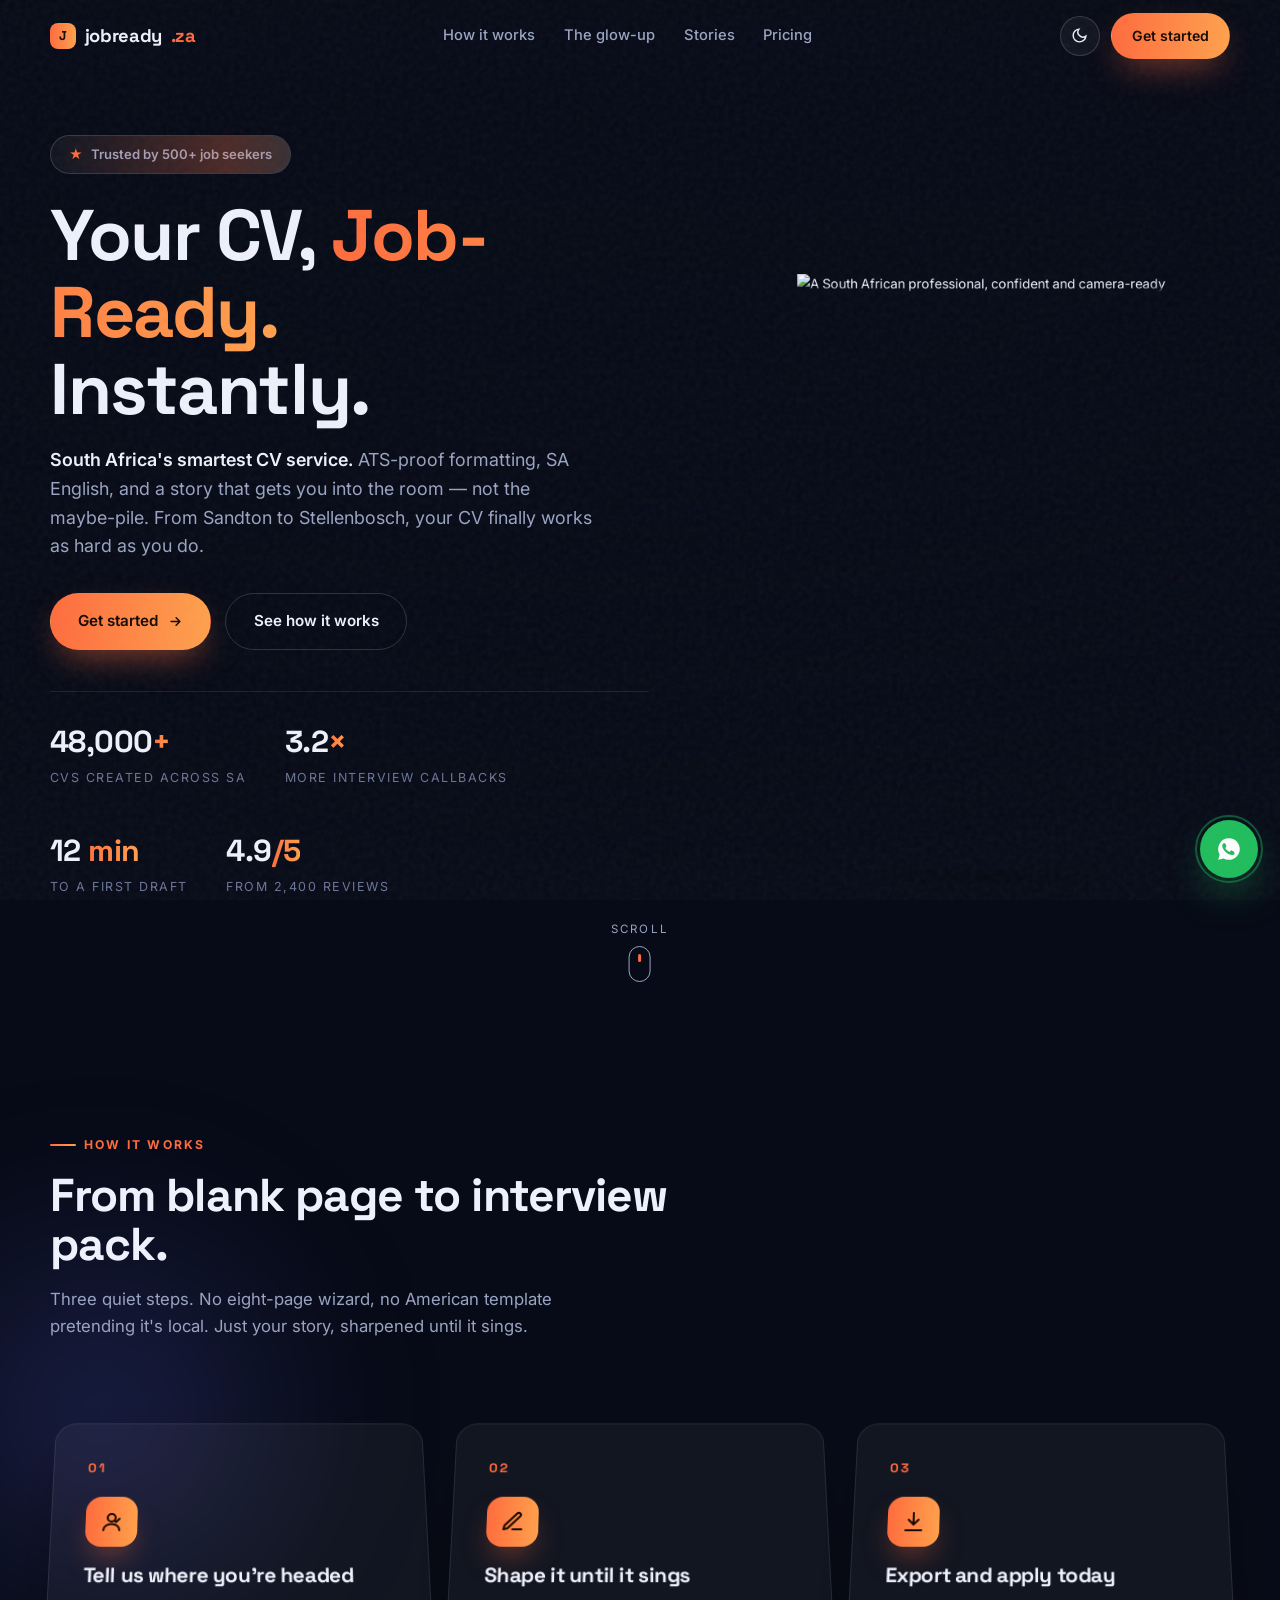
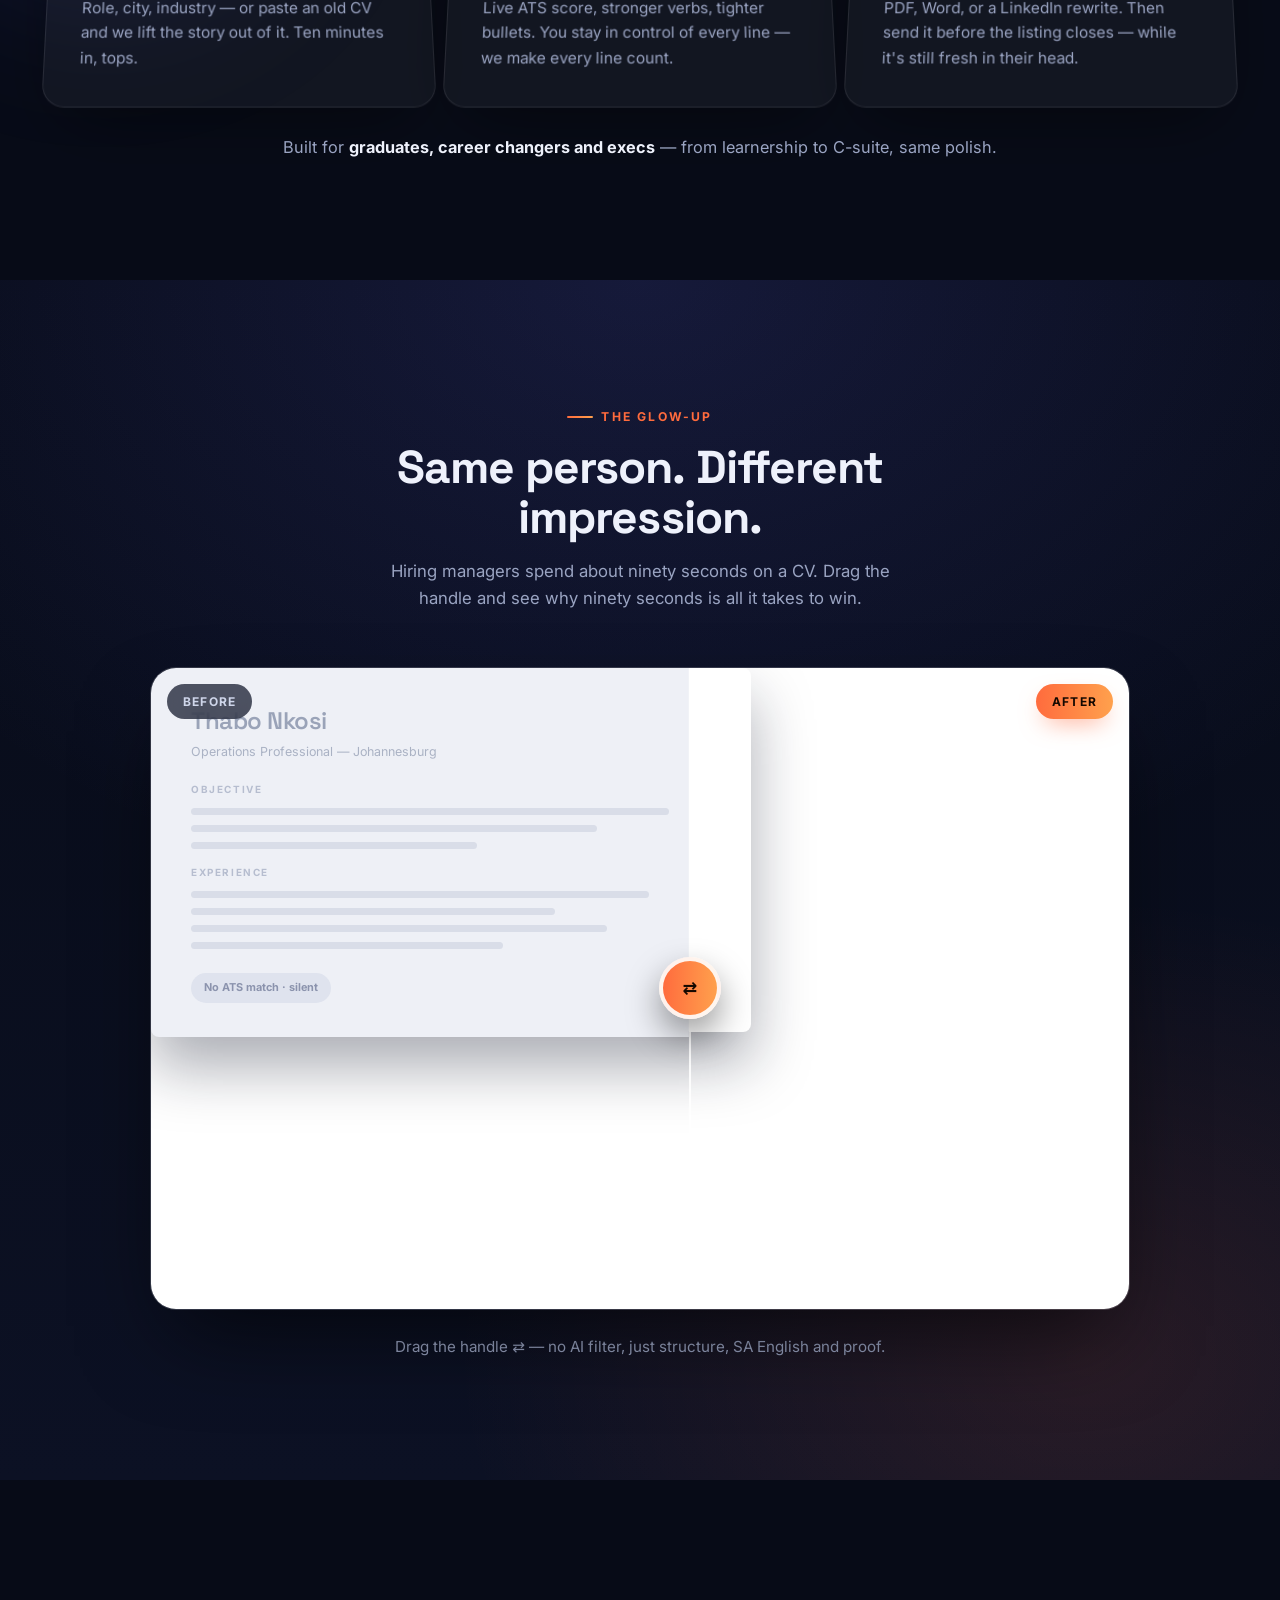
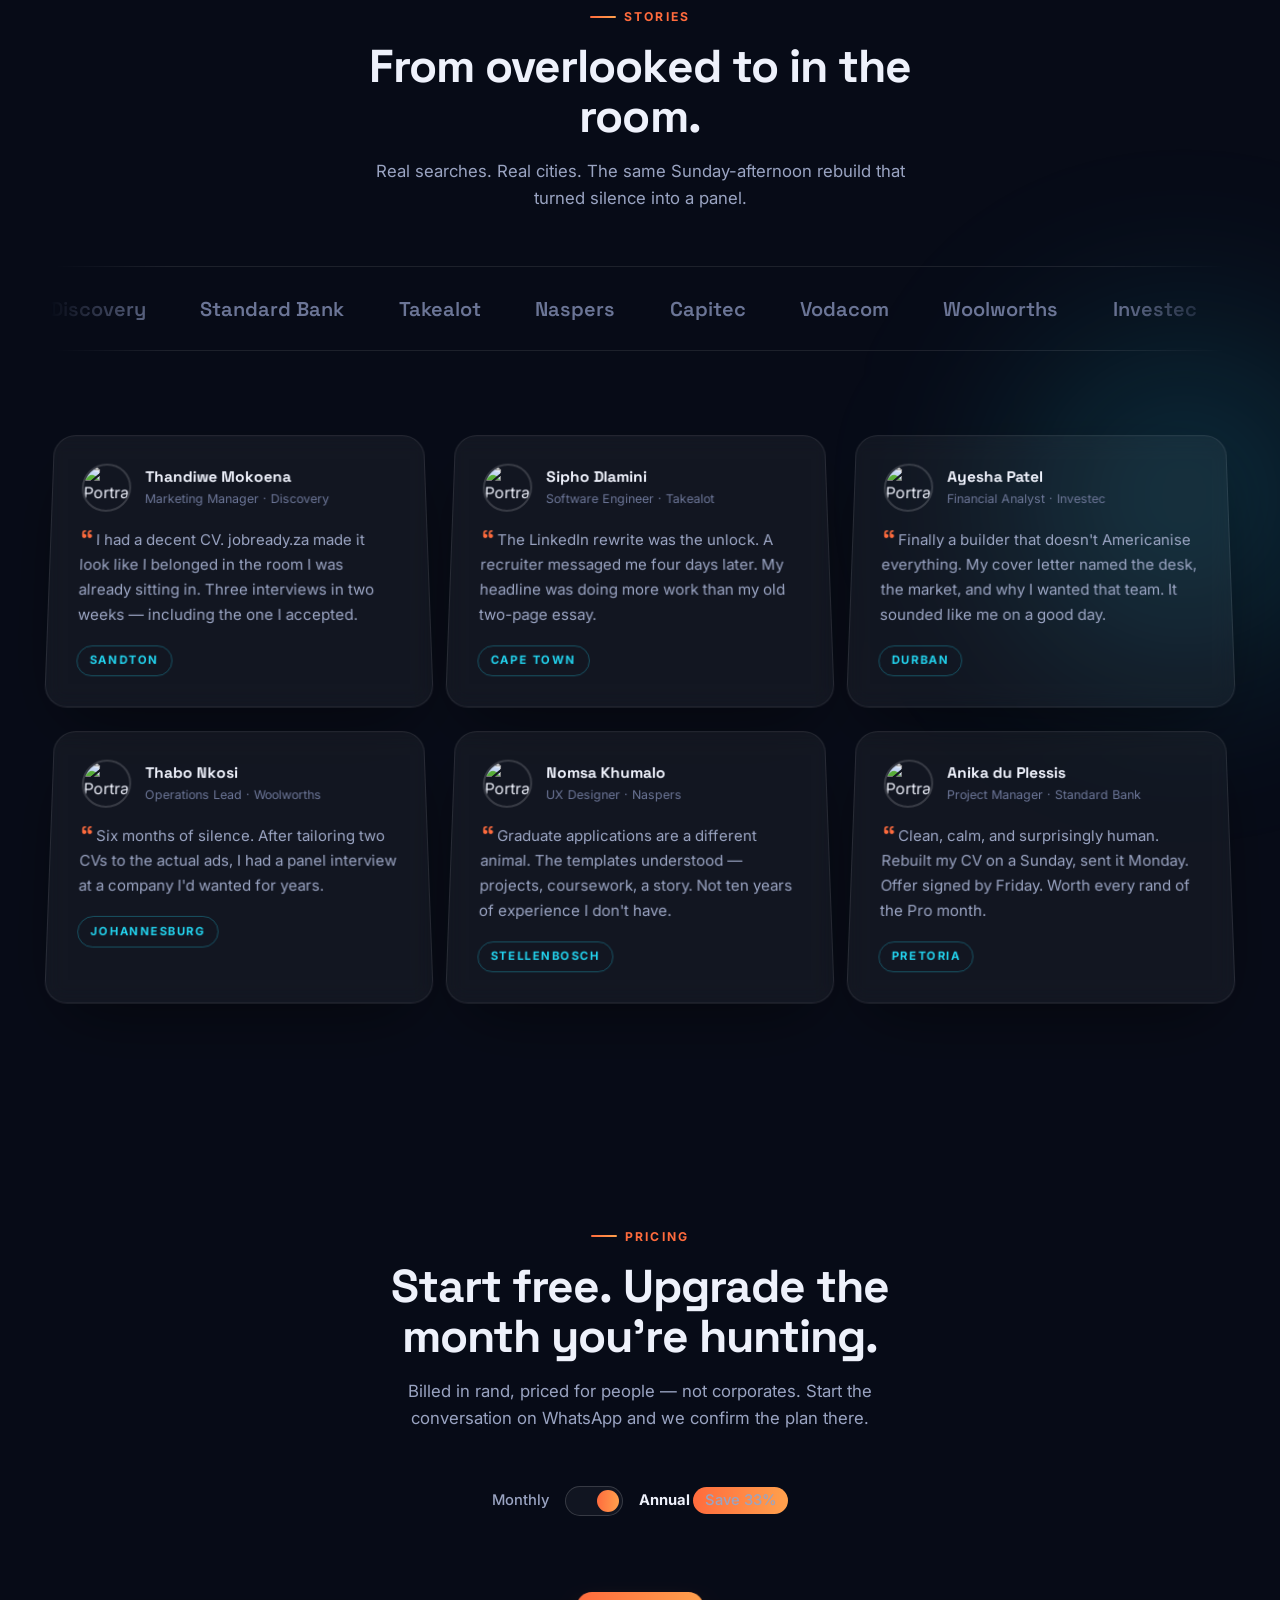
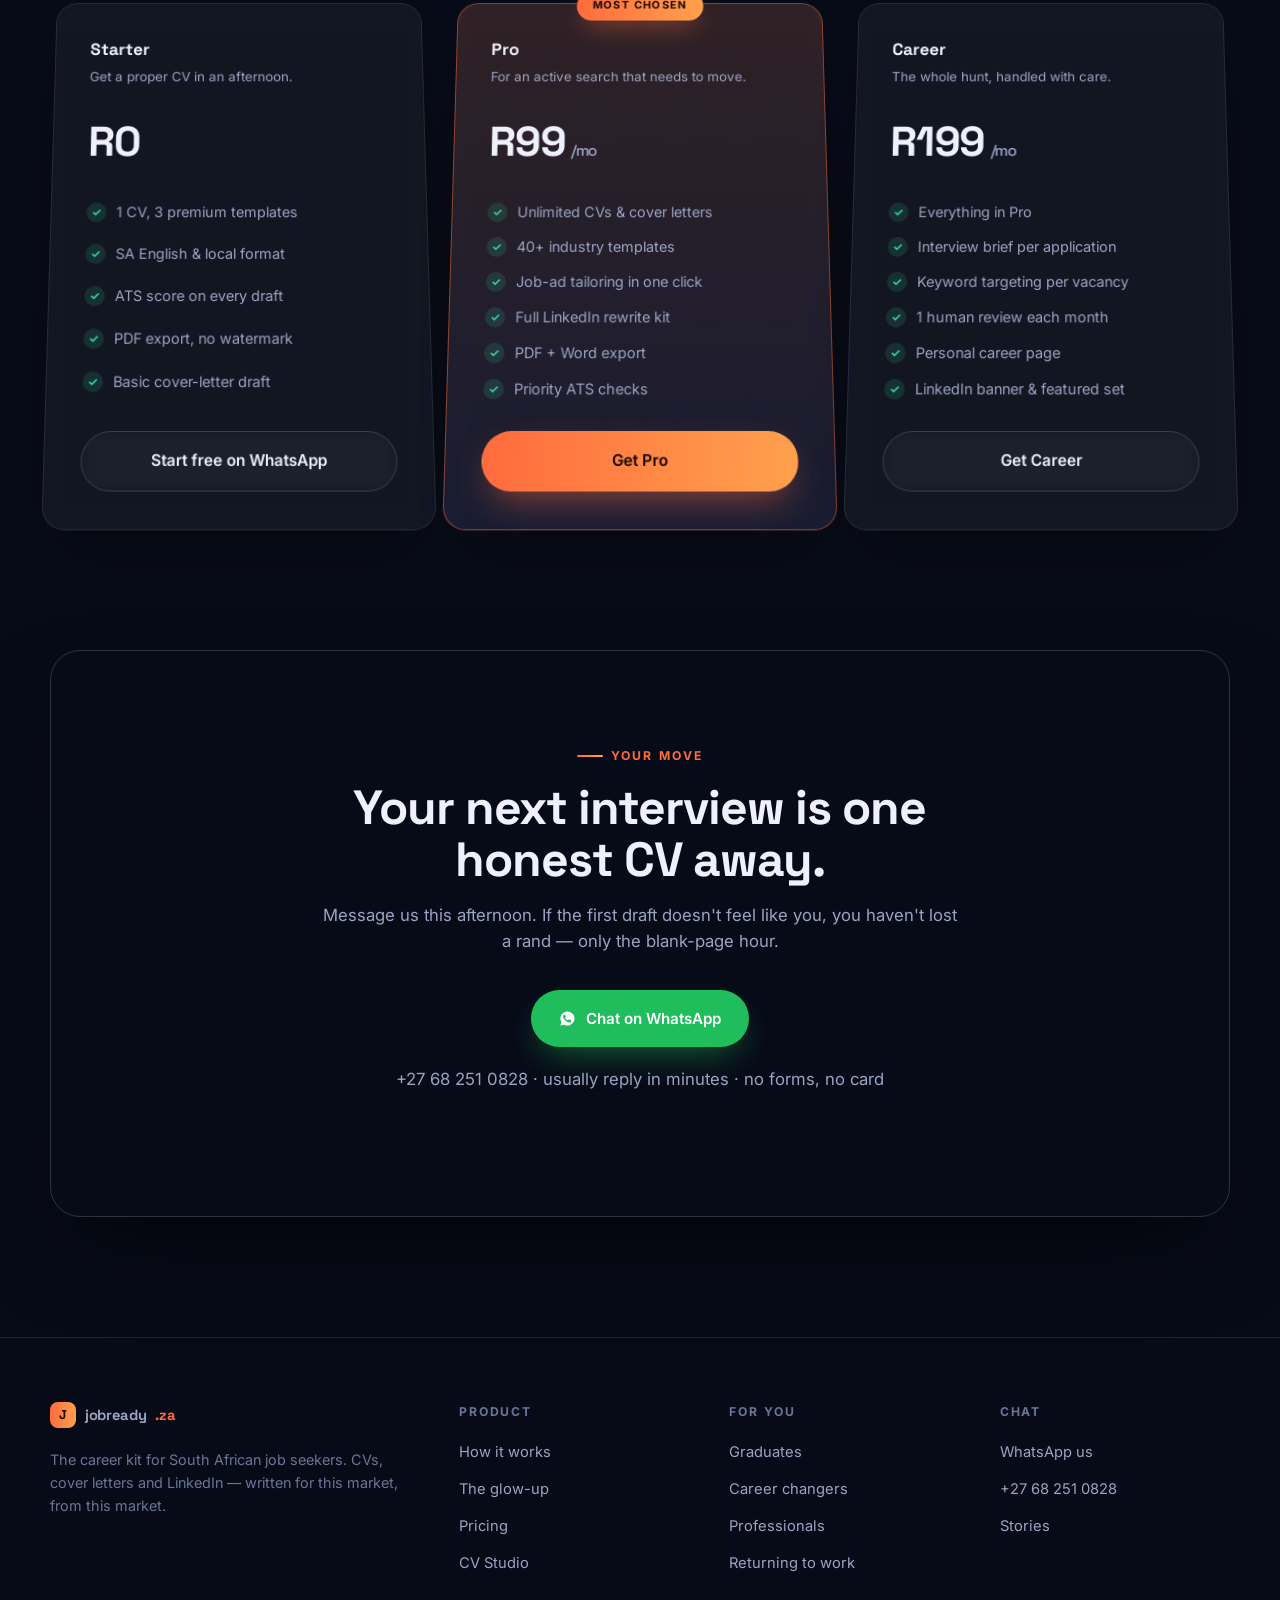
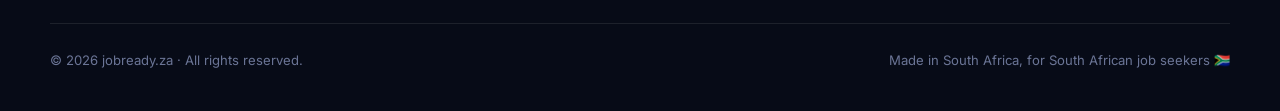
==== commit e0df6c82: "Glow-up: make before/after bulletproof + unmissable - Content is visible by default (html.js guard):" ====
--- a/index.html
+++ b/index.html
@@ -247,12 +247,13 @@
     linear-gradient(180deg,var(--bg) 0%,var(--bg2) 100%)}
 .ba-wrap{position:relative;z-index:3;max-width:980px;margin:0 auto}
 .ba{
-  position:relative;border-radius:26px;overflow:hidden;aspect-ratio:16/10.5;
+  position:relative;border-radius:26px;overflow:hidden;width:100%;
+  aspect-ratio:16/10.5;
   border:1px solid var(--line-strong);box-shadow:var(--shadow-pop);
   touch-action:pan-y;cursor:ew-resize;user-select:none
 }
 @media(max-width:620px){
-  .ba{aspect-ratio:16/13.5;min-height:320px}
+  .ba{aspect-ratio:16/13}
 }
 .ba-panel{position:absolute;inset:0;background:#fff;color:#10141f}
 .ba-panel .doc{position:absolute;inset:0;display:grid;place-items:center}
@@ -269,14 +270,18 @@
   .doc-sec{margin:9px 0 6px;font-size:.52rem}
   .doc.after .acc{margin-top:8px;font-size:.6rem;padding:.32rem .6rem}
 }
-.doc.before .doc-paper{filter:grayscale(.85) contrast(.92);opacity:.92}
-.doc.before .doc-line{background:#e4e6ee;height:7px}
-.doc.before .doc-sec{color:#b9bfd0}
+.doc.before .doc-paper{background:#eef0f6;filter:none;opacity:1;color:#9aa3b8}
+.doc.before .doc-paper h4{color:#9aa3b8;font-weight:600}
+.doc.before .doc-paper .sub{color:#aab2c4}
+.doc.before .doc-line{background:#d9dde8;height:7px}
+.doc.before .doc-sec{color:#b6bdcf}
+.doc.before .acc.gray{display:inline-block;margin-top:14px;background:#dfe3ee;color:#8b93ad;font-size:.68rem;font-weight:700;padding:.4rem .8rem;border-radius:999px}
 .doc.after .doc-paper{position:relative;overflow:hidden}
 .doc.after .doc-paper::before{content:"";position:absolute;inset:0 auto 0 0;width:5px;background:var(--grad)}
 .doc.after .doc-sec{color:#ff6b3d}
-.doc.after .hl{background:linear-gradient(90deg,rgba(255,107,61,.28),rgba(255,107,61,.06));border-radius:5px;height:9px}
-.doc.after .acc{display:inline-block;margin-top:14px;background:var(--grad);color:#140800;font-size:.68rem;font-weight:700;padding:.4rem .8rem;border-radius:999px}
+.doc.after .hl{background:linear-gradient(90deg,rgba(255,107,61,.34),rgba(255,107,61,.08));border-radius:5px;height:9px;position:relative}
+.doc.after .hl::after{content:"";position:absolute;left:0;top:0;bottom:0;width:3px;border-radius:3px;background:var(--grad)}
+.doc.after .acc{display:inline-block;margin-top:14px;background:var(--grad);color:#140800;font-size:.68rem;font-weight:700;padding:.4rem .8rem;border-radius:999px;box-shadow:0 10px 22px -8px rgba(255,107,61,.6)}
 .ba-tag{position:absolute;top:16px;padding:.5rem 1rem;border-radius:999px;font-size:.75rem;font-weight:700;letter-spacing:.1em;text-transform:uppercase;z-index:5;backdrop-filter:blur(8px)}
 .ba-tag.before{left:16px;background:rgba(15,20,40,.72);color:#cfd6ea}
 .ba-tag.after{right:16px;background:var(--grad);color:#140800;box-shadow:0 10px 24px -8px rgba(255,107,61,.6)}
@@ -366,11 +371,12 @@
 .wa-float:hover{transform:translateY(-4px) scale(1.05)}
 .wa-float::after{content:"";position:absolute;inset:-5px;border-radius:50%;border:2px solid rgba(31,189,92,.4);animation:ping 2.2s ease infinite}
 
-/* reveal */
-.reveal{opacity:0;transform:translateY(34px);transition:opacity .9s cubic-bezier(.16,1,.3,1),transform .9s cubic-bezier(.16,1,.3,1)}
-.reveal.in{opacity:1;transform:translateY(0)}
+/* reveal — content is VISIBLE by default; only hides when JS is running */
+.reveal{opacity:1;transform:none;transition:opacity .9s cubic-bezier(.16,1,.3,1),transform .9s cubic-bezier(.16,1,.3,1)}
+html.js .reveal{opacity:0;transform:translateY(34px)}
+html.js .reveal.in{opacity:1;transform:translateY(0)}
 /* elements that are both revealed AND scroll-tilted: let JS own the transform */
-.reveal[data-tilt],.reveal[data-tilt-scene]{transition:opacity .9s cubic-bezier(.16,1,.3,1);will-change:opacity,transform}
+html.js .reveal[data-tilt],html.js .reveal[data-tilt-scene]{transition:opacity .9s cubic-bezier(.16,1,.3,1);will-change:opacity,transform}
 
 @media(prefers-reduced-motion:reduce){
   *,*::before,*::after{animation-duration:.001s!important;animation-iteration-count:1!important;transition-duration:.001s!important}
@@ -528,6 +534,7 @@
             <div class="doc-line" style="width:70%"></div>
             <div class="doc-line" style="width:80%"></div>
             <div class="doc-line" style="width:60%"></div>
+            <span class="acc gray">No ATS match · silent</span>
           </div>
         </div>
         <div class="ba-panel doc after" style="clip-path:inset(0 0 0 55%)">
@@ -545,8 +552,8 @@
             <span class="acc">ATS 94 · Interview-ready</span>
           </div>
         </div>
-        <span class="ba-tag before">Before — buried in the pile</span>
-        <span class="ba-tag after">After — first in the pile</span>
+        <span class="ba-tag before">Before</span>
+        <span class="ba-tag after">After</span>
         <div class="ba-handle" id="baHandle"></div>
       </div>
       <p class="ba-caption">Drag the handle ⇄ — no AI filter, just structure, SA English and proof.</p>
@@ -753,6 +760,9 @@
 <script>
 (function(){
   'use strict';
+
+  /* mark JS running — reveal animations only hide content when JS is active */
+  document.documentElement.classList.add('js');
 
   /* ---------- theme ---------- */
   var root = document.documentElement;
@@ -863,6 +873,16 @@
 
   /* ---------- reveal on scroll ---------- */
   var reveals = Array.prototype.slice.call(document.querySelectorAll('.reveal'));
+  function revealInView(){
+    var vh = window.innerHeight || document.documentElement.clientHeight;
+    var changed = false;
+    reveals.forEach(function(el){
+      if (el.classList.contains('in')) return;
+      var r = el.getBoundingClientRect();
+      if (r.top < vh * 0.96 && r.bottom > -20) { el.classList.add('in'); changed = true; }
+    });
+    return changed;
+  }
   if ('IntersectionObserver' in window) {
     var io = new IntersectionObserver(function(entries){
       entries.forEach(function(en){
@@ -873,6 +893,11 @@
   } else {
     reveals.forEach(function(el){ el.classList.add('in'); });
   }
+  /* backup: reveal anything already in view (load, resize, scroll) */
+  window.addEventListener('load', revealInView);
+  window.addEventListener('scroll', function(){ if (revealInView()) { /* done */ } }, { passive: true });
+  setInterval(revealInView, 900);
+  revealInView();
 
   /* ---------- count up stats ---------- */
   var counters = Array.prototype.slice.call(document.querySelectorAll('[data-count]'));
@@ -903,14 +928,16 @@
   var handle = document.getElementById('baHandle');
   var afterPanel = ba.querySelector('.after');
   var dragging = false;
-  function setPos(clientX){
-    var r = ba.getBoundingClientRect();
-    if (!r.width) return; // layout not ready — keep CSS default
-    var pct = ((clientX - r.left) / r.width) * 100;
+  function setPct(pct){
     pct = Math.max(8, Math.min(92, pct));
     afterPanel.style.clipPath = 'inset(0 0 0 ' + pct + '%)';
     handle.style.left = pct + '%';
     ba.setAttribute('aria-valuenow', String(Math.round(pct)));
+  }
+  function setPos(clientX){
+    var r = ba.getBoundingClientRect();
+    if (!r.width) return; // layout not ready — keep CSS default
+    setPct(((clientX - r.left) / r.width) * 100);
   }
   ba.addEventListener('pointerdown', function(e){ dragging = true; ba.setPointerCapture(e.pointerId); setPos(e.clientX); });
   ba.addEventListener('pointermove', function(e){ if (dragging) setPos(e.clientX); });
@@ -931,12 +958,32 @@
   ba.setAttribute('aria-valuenow','55');
   function initBaPos(){
     var r = ba.getBoundingClientRect();
-    if (r.width) setPos(r.left + r.width * 0.55);
+    if (r.width) setPct(55);
   }
   initBaPos();
   window.addEventListener('load', initBaPos);
   window.addEventListener('resize', initBaPos);
   setTimeout(initBaPos, 300);
+
+  /* auto-demo sweep the first time the comparison scrolls into view */
+  var demoed = false;
+  function demo(){
+    if (demoed) return;
+    var r = ba.getBoundingClientRect();
+    if (!r.width) return;
+    if (r.bottom < 0 || r.top > window.innerHeight) return; // not on screen yet
+    demoed = true;
+    var steps = [85, 68, 50, 62, 55];
+    var i = 0;
+    (function next(){
+      if (i >= steps.length) { setPct(55); return; }
+      setPct(steps[i]); i++;
+      setTimeout(next, 320);
+    })();
+  }
+  setTimeout(demo, 700);
+  window.addEventListener('scroll', function(){ if (!demoed) demo(); }, { passive: true });
+  setTimeout(function(){ if (!demoed) demo(); }, 2500);
 
   /* ---------- pricing toggle ---------- */
   var switchBtn = document.getElementById('priceSwitch');
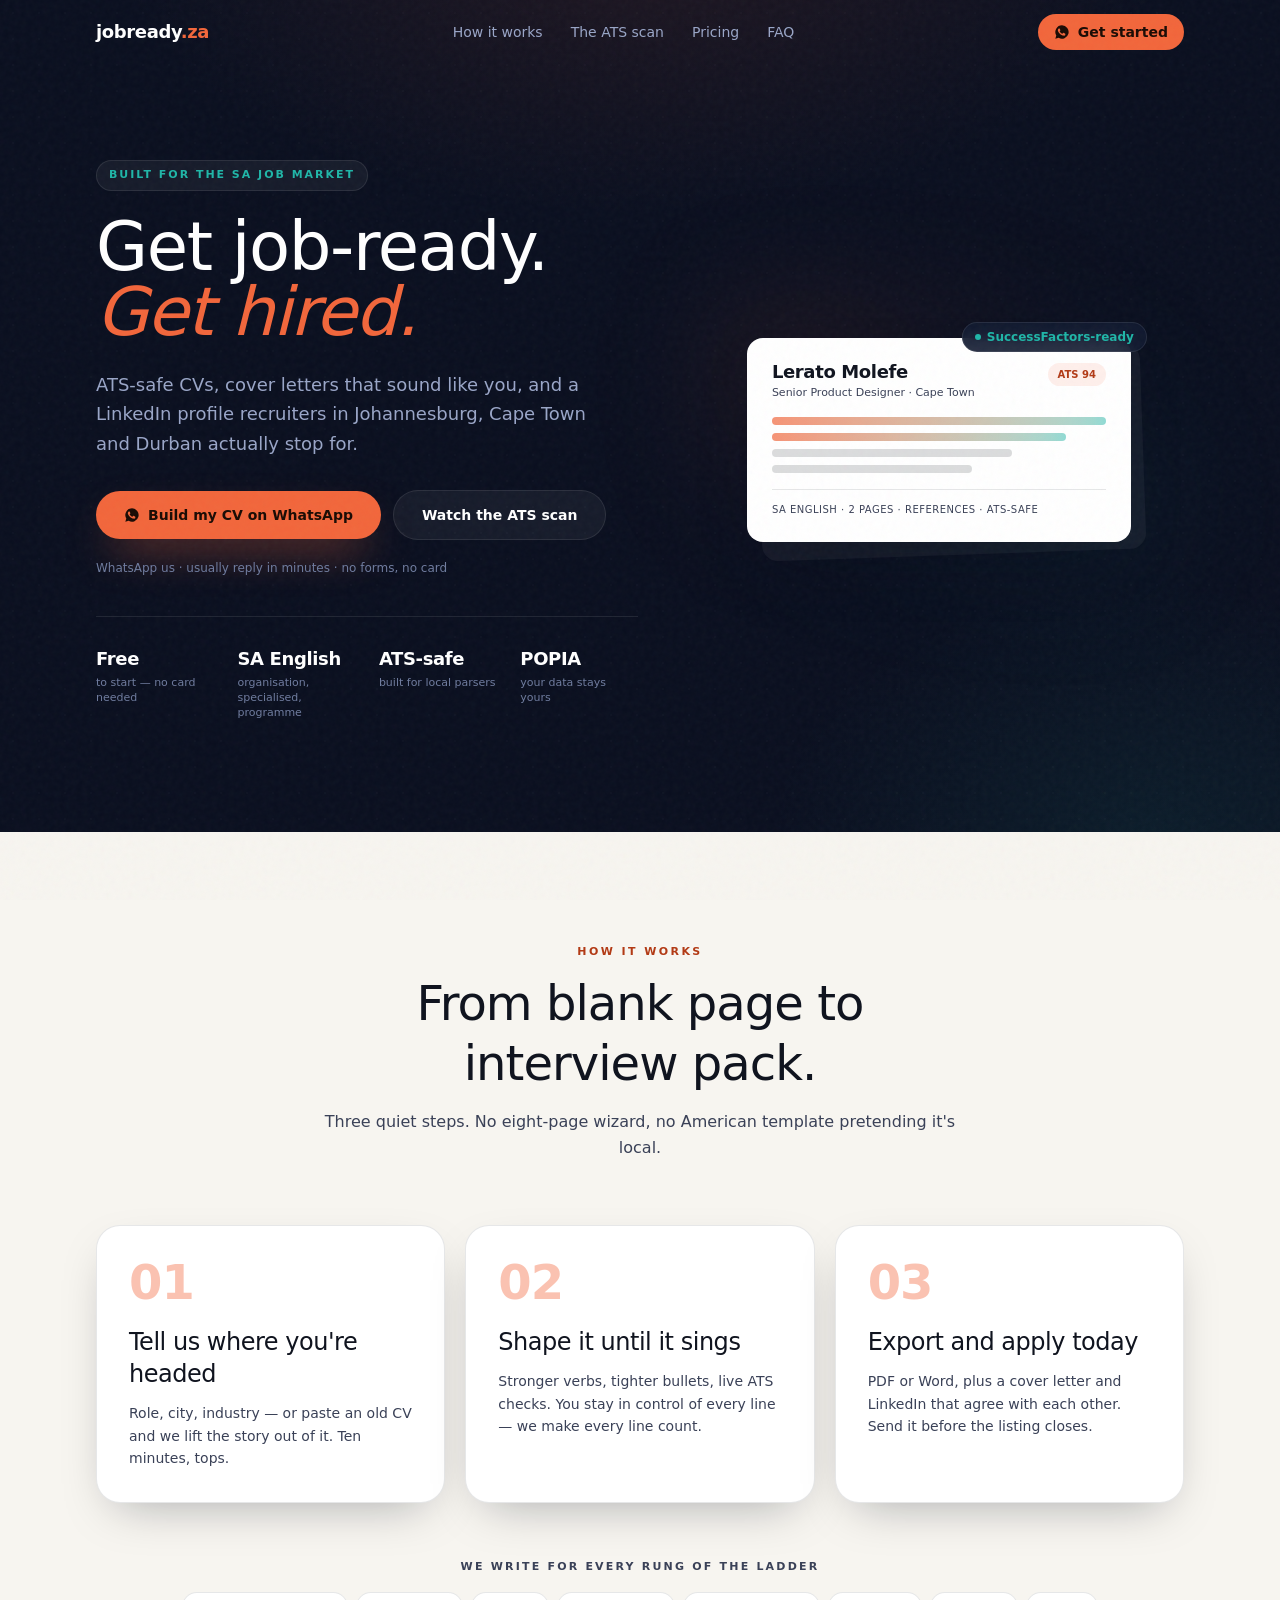
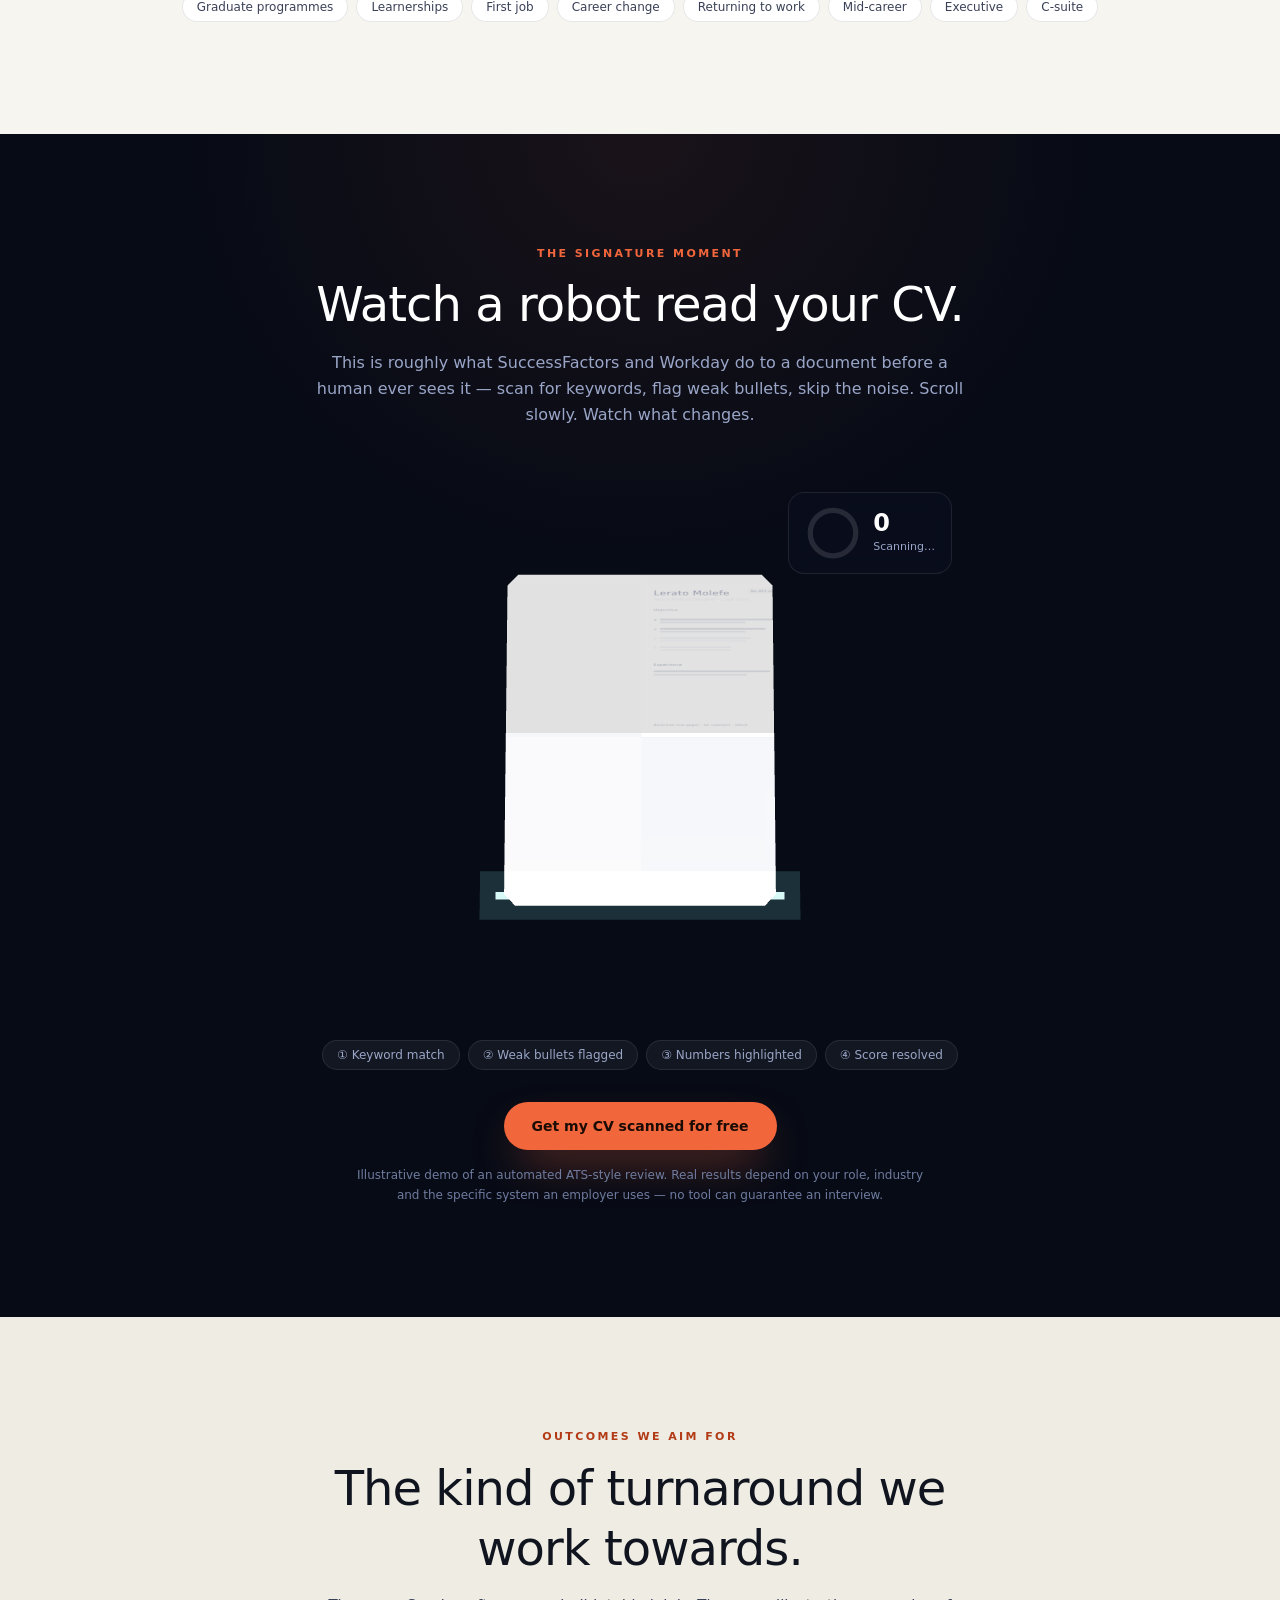
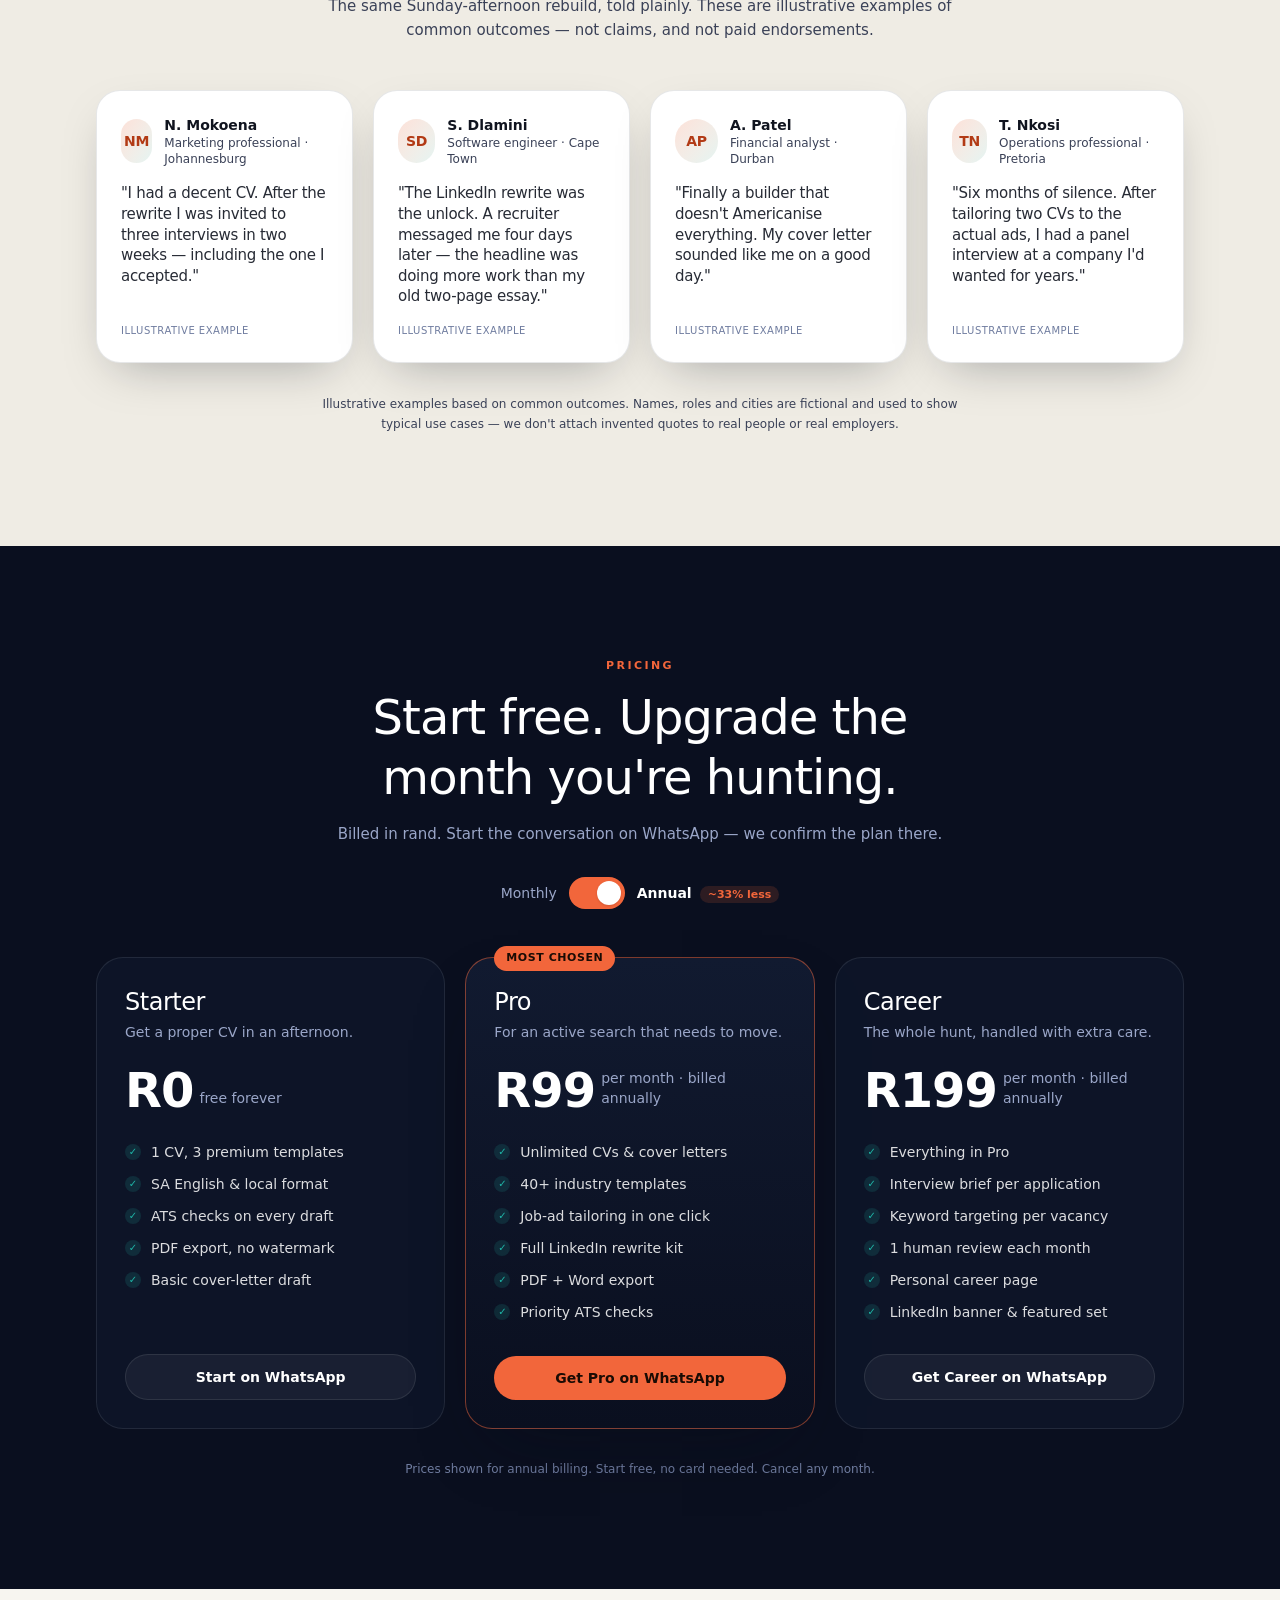
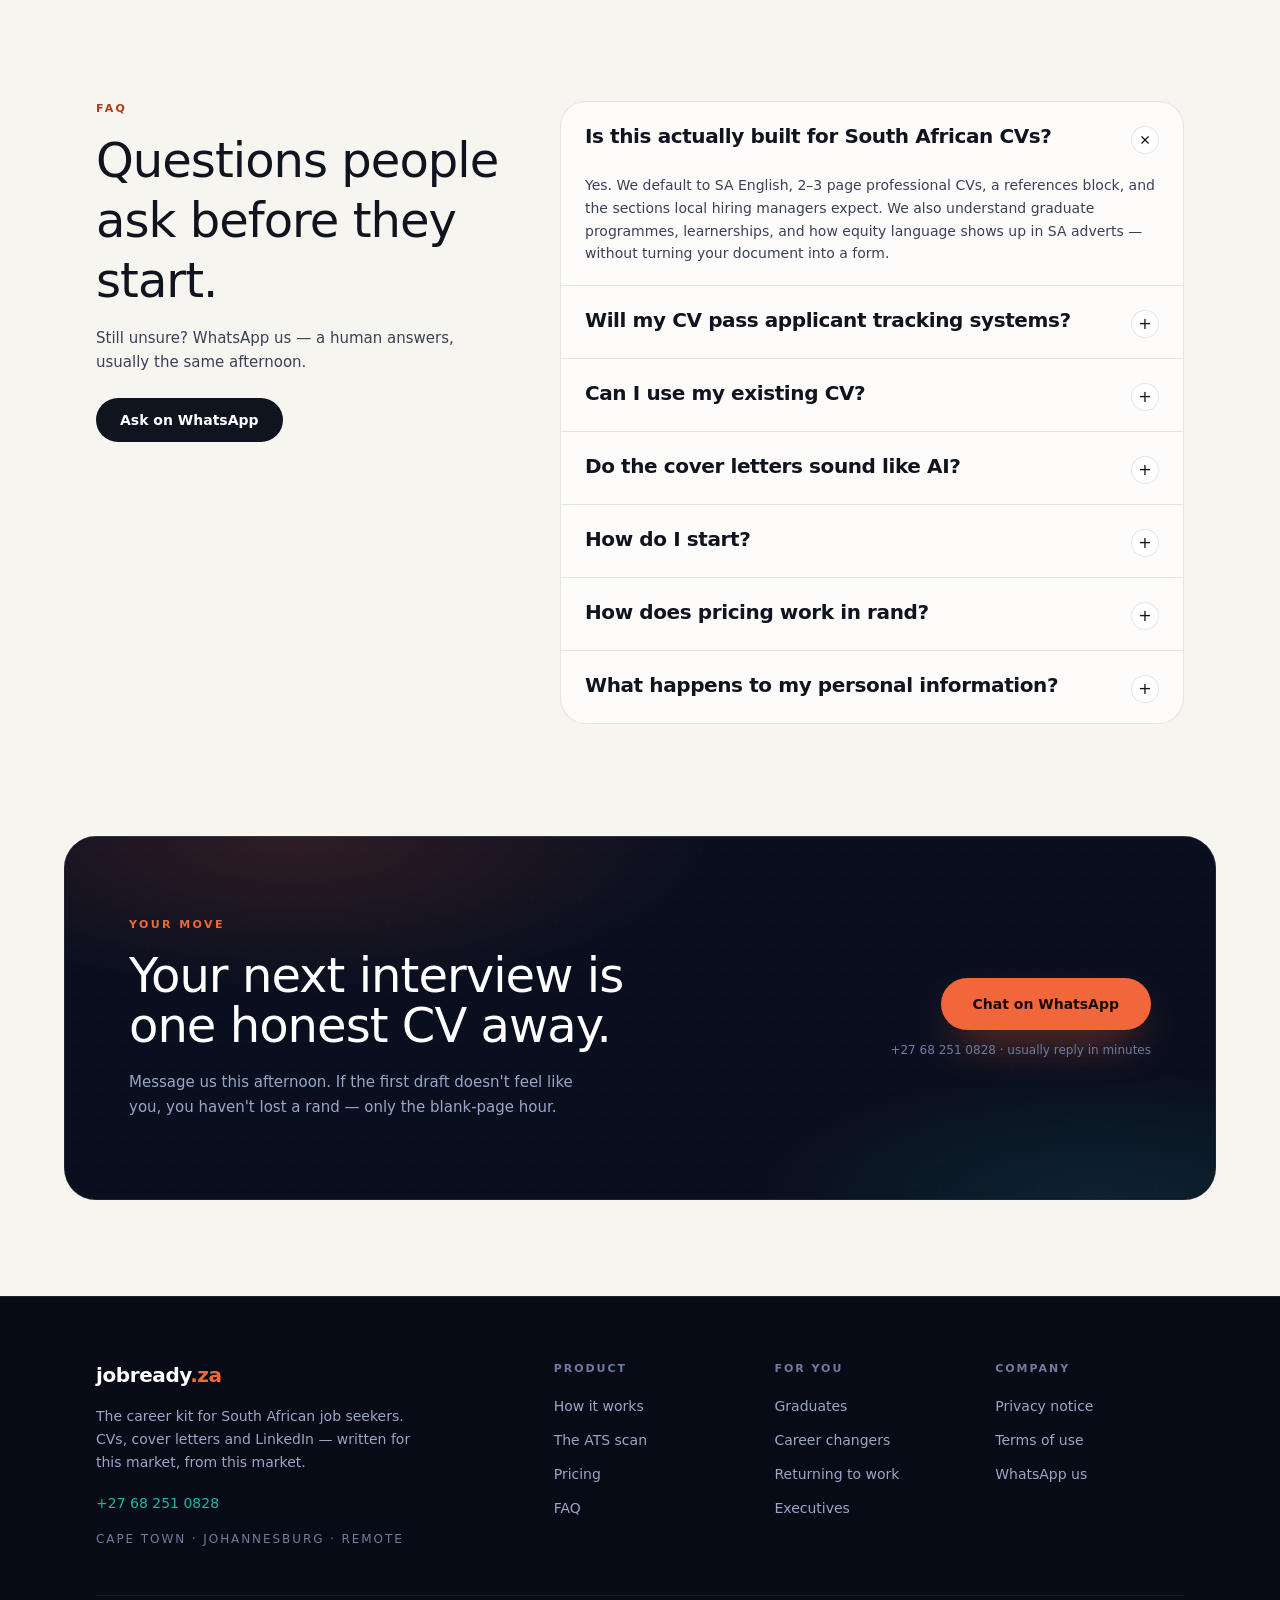
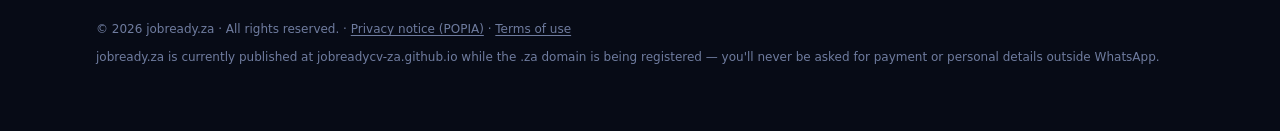
==== commit 2c236f8e: "jobready.za v3 — trust-first rebuild + 3D ATS scan Trust/legal: - Remove fabricated testimonials, st" ====
--- a/index.html
+++ b/index.html
@@ -1,1012 +1,60 @@
 <!doctype html>
-<html lang="en-ZA" data-theme="dark">
-<head>
-<meta charset="UTF-8" />
-<meta name="viewport" content="width=device-width, initial-scale=1.0" />
-<title>jobready.za — Your CV, Job-Ready. Instantly.</title>
-<meta name="description" content="South Africa's smartest CV service. ATS-proof CVs, cover letters that sound like you, and a LinkedIn profile recruiters from Sandton to Stellenbosch actually stop for." />
-<meta name="theme-color" content="#070b17" />
-<link rel="icon" href="data:image/svg+xml,%3Csvg xmlns='http://www.w3.org/2000/svg' viewBox='0 0 32 32'%3E%3Cdefs%3E%3ClinearGradient id='g' x1='0' y1='0' x2='1' y2='1'%3E%3Cstop offset='0' stop-color='%23ff6b3d'/%3E%3Cstop offset='1' stop-color='%2322d3ee'/%3E%3C/linearGradient%3E%3C/defs%3E%3Crect width='32' height='32' rx='9' fill='url(%23g)'/%3E%3Cpath d='M9 11h9.6c2.9 0 5.2 1.9 5.2 4.6 0 2.8-2.3 4.7-5.3 4.7h-3.4M14.5 20.3l-2.9-2.7 2.9-2.8' fill='none' stroke='%230b1024' stroke-width='2' stroke-linecap='round' stroke-linejoin='round'/%3E%3C/svg%3E" />
-<link rel="preconnect" href="https://fonts.googleapis.com" />
-<link rel="preconnect" href="https://fonts.gstatic.com" crossorigin />
-<link href="https://fonts.googleapis.com/css2?family=Space+Grotesk:wght@500;600;700&family=Inter:wght@400;500;600;700&display=swap" rel="stylesheet" />
-<style>
-/* ============================================================
-   jobready.za — cinematic 3D single-page build
-   ============================================================ */
-:root{
-  --bg:#070b17;
-  --bg2:#0c1124;
-  --bg3:#10173a;
-  --card:rgba(255,255,255,.045);
-  --card-hover:rgba(255,255,255,.075);
-  --card-solid:#10172e;
-  --line:rgba(255,255,255,.09);
-  --line-strong:rgba(255,255,255,.16);
-  --text:#eef1fb;
-  --muted:#9aa4c2;
-  --muted-2:#6b7596;
-  --accent:#ff6b3d;
-  --accent-2:#ffa14d;
-  --cyan:#22d3ee;
-  --indigo:#6366f1;
-  --good:#34d399;
-  --grad:linear-gradient(92deg,#ff6b3d 0%,#ffa14d 100%);
-  --grad-2:linear-gradient(135deg,#22d3ee 0%,#6366f1 100%);
-  --shadow-card:0 24px 70px -20px rgba(0,0,0,.55);
-  --shadow-pop:0 40px 90px -24px rgba(0,0,0,.65);
-  --nav-h:72px;
-  --radius:22px;
-}
-html[data-theme="light"]{
-  --bg:#f5f7fe;
-  --bg2:#ffffff;
-  --bg3:#eef1fb;
-  --card:rgba(255,255,255,.92);
-  --card-hover:#ffffff;
-  --card-solid:#ffffff;
-  --line:rgba(11,16,36,.10);
-  --line-strong:rgba(11,16,36,.18);
-  --text:#0b1024;
-  --muted:#5a6482;
-  --muted-2:#8b93ad;
-  --shadow-card:0 24px 60px -22px rgba(24,32,72,.22);
-  --shadow-pop:0 40px 90px -30px rgba(24,32,72,.30);
-}
-*{margin:0;padding:0;box-sizing:border-box}
-html{scroll-behavior:auto;overflow-x:hidden}
-html.lenis,html.lenis body{height:auto}
-.lenis.lenis-smooth{scroll-behavior:auto!important}
-body{
-  font-family:'Inter',system-ui,-apple-system,sans-serif;
-  background:var(--bg);
-  color:var(--text);
-  line-height:1.6;
-  overflow-x:hidden;
-  -webkit-font-smoothing:antialiased;
-  transition:background .4s ease,color .4s ease;
-}
-::selection{background:var(--accent);color:#0b1024}
-:focus-visible{outline:2px solid var(--accent);outline-offset:3px;border-radius:6px}
-img{display:block;max-width:100%}
-a{color:inherit;text-decoration:none}
-h1,h2,h3{font-family:'Space Grotesk',sans-serif;line-height:1.08;letter-spacing:-.02em}
-.container{width:min(1180px,100% - 2.5rem);margin-inline:auto}
-
-/* grain + glow */
-.grain{position:fixed;inset:0;z-index:9998;pointer-events:none;opacity:.05;
-  background-image:url("data:image/svg+xml,%3Csvg viewBox='0 0 200 200' xmlns='http://www.w3.org/2000/svg'%3E%3Cfilter id='n'%3E%3CfeTurbulence type='fractalNoise' baseFrequency='0.8' numOctaves='4' stitchTiles='stitch'/%3E%3C/filter%3E%3Crect width='100%25' height='100%25' filter='url(%23n)'/%3E%3C/svg%3E")}
-.glow-orb{position:absolute;border-radius:50%;filter:blur(80px);pointer-events:none;z-index:0}
-.orb-o{background:radial-gradient(circle,rgba(255,107,61,.32),transparent 70%)}
-.orb-c{background:radial-gradient(circle,rgba(34,211,238,.22),transparent 70%)}
-.orb-i{background:radial-gradient(circle,rgba(99,102,241,.28),transparent 70%)}
-
-/* ============ 3D scene primitives ============ */
-.scene{perspective:1200px}
-.plx-layer{position:absolute;inset:0;will-change:transform;pointer-events:none}
-.plx-layer img{width:100%;height:100%;object-fit:cover}
-.mask-cutout{
-  -webkit-mask-image:radial-gradient(118% 96% at 50% 22%,#000 52%,transparent 76%);
-          mask-image:radial-gradient(118% 96% at 50% 22%,#000 52%,transparent 76%);
-}
-.blur-bg{filter:blur(16px) saturate(1.15) brightness(.72);transform:scale(1.22)}
-html[data-theme="light"] .blur-bg{filter:blur(16px) saturate(1.05) brightness(.95)}
-
-/* ============ buttons ============ */
-.btn{
-  display:inline-flex;align-items:center;gap:.6rem;
-  padding:.95rem 1.7rem;border-radius:999px;
-  font-weight:600;font-size:.95rem;font-family:'Inter',sans-serif;
-  border:1px solid transparent;cursor:pointer;transition:transform .3s cubic-bezier(.16,1,.3,1),box-shadow .3s ease,background .3s ease;
-}
-.btn-primary{background:var(--grad);color:#140800;box-shadow:0 14px 34px -10px rgba(255,107,61,.55)}
-.btn-primary:hover{transform:translateY(-3px);box-shadow:0 22px 46px -12px rgba(255,107,61,.65)}
-.btn-ghost{border-color:var(--line-strong);color:var(--text);background:transparent;backdrop-filter:blur(8px)}
-.btn-ghost:hover{border-color:var(--text);transform:translateY(-3px)}
-.btn-wa{background:#1fbd5c;color:#fff;box-shadow:0 14px 34px -10px rgba(31,189,92,.5)}
-.btn-wa:hover{transform:translateY(-3px);box-shadow:0 22px 46px -12px rgba(31,189,92,.6)}
-
-/* ============ nav ============ */
-.nav{position:fixed;inset-inline:0;top:0;z-index:900;transition:background .35s ease,box-shadow .35s ease,border-color .35s}
-.nav-inner{display:flex;align-items:center;justify-content:space-between;height:var(--nav-h)}
-.nav.scrolled{background:color-mix(in srgb,var(--bg) 78%,transparent);backdrop-filter:blur(18px) saturate(1.3);border-bottom:1px solid var(--line)}
-.brand{display:flex;align-items:center;gap:.55rem;font-family:'Space Grotesk',sans-serif;font-weight:700;font-size:1.15rem;letter-spacing:-.02em}
-.brand .dot{width:26px;height:26px;border-radius:8px;background:var(--grad);display:grid;place-items:center;color:#140800;font-size:.8rem}
-.nav-links{display:flex;gap:1.8rem;align-items:center}
-.nav-links a{font-size:.92rem;color:var(--muted);font-weight:500;transition:color .25s;position:relative}
-.nav-links a:hover{color:var(--text)}
-.nav-actions{display:flex;gap:.7rem;align-items:center}
-.icon-btn{width:40px;height:40px;border-radius:50%;border:1px solid var(--line-strong);background:var(--card);color:var(--text);display:grid;place-items:center;cursor:pointer;transition:.25s}
-.icon-btn:hover{border-color:var(--accent);color:var(--accent);transform:translateY(-2px)}
-.nav .btn{padding:.65rem 1.25rem;font-size:.88rem}
-.burger{display:none}
-@media(max-width:900px){
-  .nav-links{position:fixed;inset:0;flex-direction:column;justify-content:center;gap:2rem;background:color-mix(in srgb,var(--bg) 92%,transparent);backdrop-filter:blur(24px);opacity:0;pointer-events:none;transition:opacity .3s;z-index:-1}
-  .nav-links.open{opacity:1;pointer-events:auto}
-  .nav-links a{font-size:1.5rem;font-family:'Space Grotesk',sans-serif}
-  .burger{display:grid;width:40px;height:40px;border-radius:50%;border:1px solid var(--line-strong);background:var(--card);color:var(--text);place-items:center;cursor:pointer}
-}
-
-/* ============ hero ============ */
-.hero{position:relative;min-height:112vh;display:flex;align-items:center;overflow:hidden}
-.hero-scene{position:absolute;inset:0}
-.hero-bg{position:absolute;inset:-4%;z-index:0}
-.hero-bg img{width:100%;height:100%;object-fit:cover}
-.hero-bg::after{content:"";position:absolute;inset:0;
-  background:
-    radial-gradient(120% 90% at 50% 0%,transparent 40%,var(--bg) 92%),
-    linear-gradient(180deg,rgba(7,11,23,.72) 0%,rgba(7,11,23,.55) 45%,var(--bg) 96%)}
-html[data-theme="light"] .hero-bg::after{
-  background:
-    radial-gradient(120% 90% at 50% 0%,transparent 40%,var(--bg) 92%),
-    linear-gradient(180deg,rgba(245,247,254,.78) 0%,rgba(245,247,254,.6) 50%,var(--bg) 96%)}
-.hero-grid{position:relative;z-index:5;display:grid;grid-template-columns:1.05fr .95fr;gap:2.5rem;align-items:center;padding-top:calc(var(--nav-h) + 3rem);padding-bottom:6rem}
-@media(max-width:960px){.hero-grid{grid-template-columns:1fr;padding-top:calc(var(--nav-h) + 2rem)}}
-.badge{display:inline-flex;align-items:center;gap:.55rem;padding:.5rem 1.1rem;border-radius:999px;font-size:.82rem;font-weight:600;color:var(--muted);border:1px solid var(--line-strong);background:var(--card);backdrop-filter:blur(10px);position:relative;overflow:hidden}
-.badge::before{content:"";position:absolute;inset:0;background:linear-gradient(90deg,transparent,rgba(255,107,61,.25),rgba(34,211,238,.2),transparent);background-size:220% 100%;animation:sheen 3.4s linear infinite}
-.badge .star{color:var(--accent);animation:pulse 2.2s ease infinite}
-@keyframes sheen{0%{background-position:180% 0}100%{background-position:-80% 0}}
-@keyframes pulse{0%,100%{transform:scale(1);opacity:1}50%{transform:scale(1.35);opacity:.75}}
-.hero h1{font-size:clamp(2.6rem,5.6vw,4.6rem);margin:1.4rem 0 1.1rem}
-.hero h1 .grad{background:var(--grad);-webkit-background-clip:text;background-clip:text;color:transparent}
-.hero h1 .grad2{background:var(--grad-2);-webkit-background-clip:text;background-clip:text;color:transparent}
-.hero-sub{font-size:1.12rem;color:var(--muted);max-width:34rem;margin-bottom:2rem}
-.hero-sub b{color:var(--text);font-weight:600}
-.hero-ctas{display:flex;gap:.9rem;flex-wrap:wrap;margin-bottom:2.6rem}
-.hero-stats{display:flex;gap:2.4rem;flex-wrap:wrap;border-top:1px solid var(--line);padding-top:1.6rem}
-.stat .n{font-family:'Space Grotesk',sans-serif;font-size:1.9rem;font-weight:700;letter-spacing:-.02em}
-.stat .n em{font-style:normal;background:var(--grad);-webkit-background-clip:text;background-clip:text;color:transparent}
-.stat .l{font-size:.78rem;color:var(--muted-2);text-transform:uppercase;letter-spacing:.12em;margin-top:.1rem}
-
-/* hero scene pieces */
-.hero-scene-right{position:relative;height:100%;min-height:540px;perspective:1200px}
-@media(max-width:960px){.hero-scene-right{min-height:460px}}
-.hero-cutout{position:absolute;left:auto;right:0;bottom:0;width:min(44vw,470px);z-index:2}
-.hero-cutout img{width:100%;height:auto}
-.hero-cutout::after{content:"";position:absolute;inset:auto 10% 2% 10%;height:26px;border-radius:50%;background:radial-gradient(ellipse at center,rgba(0,0,0,.3),transparent 70%);filter:blur(4px)}
-.cv-card{
-  position:absolute;left:4%;top:26%;width:min(280px,66vw);z-index:4;transform-style:preserve-3d;
-  background:#fff;color:#10141f;border-radius:14px;padding:18px 20px;
-  box-shadow:0 50px 110px -22px rgba(0,0,0,.7),0 0 0 1px rgba(255,255,255,.06);
-  transform:rotateY(-18deg) rotateX(6deg) rotateZ(3deg)
-}
-@media(min-width:961px){.cv-card{width:min(300px,26vw)}}
-.cv-card .name{font-family:'Space Grotesk',sans-serif;font-weight:700;font-size:1.15rem;letter-spacing:-.02em}
-.cv-card .role{font-size:.72rem;color:#6b7280;margin-bottom:12px}
-.cv-card .row{height:7px;border-radius:4px;background:#e5e7eb;margin-bottom:8px}
-.cv-card .row.r1{width:100%}.cv-card .row.r2{width:82%}.cv-card .row.r3{width:64%;margin-bottom:14px}
-.cv-card .sec{font-size:.6rem;font-weight:700;letter-spacing:.14em;color:#ff6b3d;text-transform:uppercase;margin-bottom:8px}
-.cv-card .bl{height:6px;border-radius:3px;background:#e5e7eb;margin-bottom:6px}
-.cv-card .badge94{position:absolute;top:-14px;right:-12px;background:var(--grad);color:#140800;font-weight:700;font-size:.75rem;padding:.35rem .7rem;border-radius:999px;box-shadow:0 12px 24px -8px rgba(255,107,61,.7)}
-.chip{
-  position:absolute;z-index:5;display:flex;align-items:center;gap:.55rem;
-  padding:.7rem 1rem;border-radius:16px;font-size:.82rem;font-weight:600;
-  background:color-mix(in srgb,var(--bg2) 82%,transparent);
-  border:1px solid var(--line-strong);
-  backdrop-filter:blur(14px);
-  box-shadow:var(--shadow-card)
-}
-.chip .ic{width:26px;height:26px;border-radius:8px;display:grid;place-items:center;font-size:.8rem}
-.chip-ats{top:16%;left:8%}
-.chip-ats .ic{background:var(--grad);color:#140800}
-.chip-inv{bottom:24%;right:6%}
-.chip-inv .ic{background:rgba(31,189,92,.18);color:#34d399}
-.chip-inv .pulse-dot{width:8px;height:8px;border-radius:50%;background:#34d399;position:relative}
-.chip-inv .pulse-dot::after{content:"";position:absolute;inset:-4px;border-radius:50%;background:rgba(52,211,153,.4);animation:ping 1.8s ease infinite}
-@keyframes ping{0%{transform:scale(.6);opacity:1}100%{transform:scale(1.9);opacity:0}}
-.chip .t{line-height:1.25}
-.chip .t small{display:block;font-weight:500;color:var(--muted);font-size:.7rem}
-.sticker3x{
-  position:absolute;left:-3%;bottom:18%;z-index:6;width:84px;height:84px;border-radius:50%;
-  background:var(--grad);color:#140800;display:grid;place-items:center;text-align:center;
-  box-shadow:0 24px 44px -12px rgba(255,107,61,.6);
-  animation:floaty 5.5s ease-in-out infinite
-}
-.sticker3x b{font-family:'Space Grotesk',sans-serif;font-size:1.25rem;line-height:1;display:block}
-.sticker3x span{font-size:.55rem;font-weight:700;letter-spacing:.08em;text-transform:uppercase;display:block}
-.scroll-hint{position:absolute;bottom:26px;left:50%;transform:translateX(-50%);z-index:8;color:var(--muted);font-size:.72rem;letter-spacing:.2em;text-transform:uppercase;display:flex;flex-direction:column;align-items:center;gap:.5rem}
-.mouse{width:22px;height:36px;border:1.6px solid var(--muted);border-radius:12px;position:relative}
-.mouse::after{content:"";position:absolute;left:50%;top:7px;width:3px;height:8px;border-radius:3px;background:var(--accent);transform:translateX(-50%);animation:wheel 1.6s ease infinite}
-@keyframes wheel{0%{opacity:1;top:7px}70%{opacity:0;top:18px}100%{opacity:0}}
-@keyframes floaty{0%,100%{transform:translateY(0)}50%{transform:translateY(-12px)}}
-
-/* ============ sections shared ============ */
-.section{position:relative;padding:7.5rem 0}
-.section-head{max-width:640px;margin-bottom:3.4rem}
-.eyebrow{display:inline-flex;align-items:center;gap:.5rem;font-size:.76rem;font-weight:700;letter-spacing:.18em;text-transform:uppercase;color:var(--accent);margin-bottom:1rem}
-.eyebrow::before{content:"";width:26px;height:2px;background:var(--grad);border-radius:2px}
-.section h2{font-size:clamp(1.9rem,3.6vw,2.9rem);margin-bottom:1rem}
-.section .lead{color:var(--muted);font-size:1.05rem;max-width:34rem}
-
-/* ============ how it works ============ */
-.how-grid{display:grid;grid-template-columns:repeat(3,1fr);gap:1.4rem}
-@media(max-width:900px){.how-grid{grid-template-columns:1fr}}
-.tilt-card{
-  position:relative;border-radius:var(--radius);padding:2.1rem;border:1px solid var(--line);
-  background:var(--card);backdrop-filter:blur(12px);height:100%;will-change:transform;
-  transition:box-shadow .4s ease,border-color .4s ease,background .4s ease;
-  box-shadow:var(--shadow-card)
-}
-.tilt-card:hover{border-color:rgba(255,107,61,.45);box-shadow:var(--shadow-pop);background:var(--card-hover)}
-.tilt-card .num{font-family:'Space Grotesk',sans-serif;font-size:.85rem;font-weight:700;color:var(--accent);letter-spacing:.2em}
-.tilt-card .icon{width:52px;height:52px;border-radius:16px;display:grid;place-items:center;margin:1.2rem 0 1.1rem;background:var(--grad);color:#140800;box-shadow:0 16px 30px -10px rgba(255,107,61,.5);transition:transform .4s cubic-bezier(.16,1,.3,1)}
-.tilt-card:hover .icon{transform:rotate(-8deg) scale(1.08)}
-.tilt-card h3{font-size:1.3rem;margin-bottom:.6rem}
-.tilt-card p{color:var(--muted);font-size:.95rem}
-.tilt-card:nth-child(2) .icon{background:var(--grad-2);color:#fff;box-shadow:0 16px 30px -10px rgba(34,211,238,.45)}
-.tilt-card:nth-child(3) .icon{background:linear-gradient(135deg,#ff6b3d,#6366f1);color:#fff;box-shadow:0 16px 30px -10px rgba(99,102,241,.5)}
-.how-note{margin-top:3.2rem;text-align:center;color:var(--muted);font-size:1.02rem}
-.how-note b{color:var(--text)}
-
-/* ============ before / after ============ */
-.ba-section{position:relative;overflow:hidden}
-.ba-bg{position:absolute;inset:0;z-index:0;pointer-events:none;
-  background:
-    radial-gradient(120% 90% at 50% 0%,rgba(99,102,241,.16),transparent 60%),
-    radial-gradient(90% 70% at 85% 90%,rgba(255,107,61,.12),transparent 55%),
-    linear-gradient(180deg,var(--bg) 0%,var(--bg2) 100%)}
-.ba-wrap{position:relative;z-index:3;max-width:980px;margin:0 auto}
-.ba{
-  position:relative;border-radius:26px;overflow:hidden;width:100%;
-  aspect-ratio:16/10.5;
-  border:1px solid var(--line-strong);box-shadow:var(--shadow-pop);
-  touch-action:pan-y;cursor:ew-resize;user-select:none
-}
-@media(max-width:620px){
-  .ba{aspect-ratio:16/13}
-}
-.ba-panel{position:absolute;inset:0;background:#fff;color:#10141f}
-.ba-panel .doc{position:absolute;inset:0;display:grid;place-items:center}
-.doc-paper{width:86%;max-width:600px;background:#fff;border-radius:8px;padding:34px 40px;box-shadow:0 30px 60px rgba(15,20,40,.35)}
-.doc-paper h4{font-family:'Space Grotesk',sans-serif;font-size:1.5rem;letter-spacing:-.02em;margin-bottom:2px}
-.doc-paper .sub{font-size:.78rem;color:#8b93ad;margin-bottom:20px}
-.doc-line{height:8px;border-radius:5px;background:#e9ebf2;margin-bottom:10px}
-.doc-sec{font-size:.62rem;font-weight:700;letter-spacing:.16em;color:#b3b9cc;text-transform:uppercase;margin:16px 0 10px}
-@media(max-width:620px){
-  .doc-paper{width:92%;padding:16px 20px}
-  .doc-paper h4{font-size:1.12rem}
-  .doc-paper .sub{font-size:.66rem;margin-bottom:12px}
-  .doc-line{height:6px;margin-bottom:6px}
-  .doc-sec{margin:9px 0 6px;font-size:.52rem}
-  .doc.after .acc{margin-top:8px;font-size:.6rem;padding:.32rem .6rem}
-}
-.doc.before .doc-paper{background:#eef0f6;filter:none;opacity:1;color:#9aa3b8}
-.doc.before .doc-paper h4{color:#9aa3b8;font-weight:600}
-.doc.before .doc-paper .sub{color:#aab2c4}
-.doc.before .doc-line{background:#d9dde8;height:7px}
-.doc.before .doc-sec{color:#b6bdcf}
-.doc.before .acc.gray{display:inline-block;margin-top:14px;background:#dfe3ee;color:#8b93ad;font-size:.68rem;font-weight:700;padding:.4rem .8rem;border-radius:999px}
-.doc.after .doc-paper{position:relative;overflow:hidden}
-.doc.after .doc-paper::before{content:"";position:absolute;inset:0 auto 0 0;width:5px;background:var(--grad)}
-.doc.after .doc-sec{color:#ff6b3d}
-.doc.after .hl{background:linear-gradient(90deg,rgba(255,107,61,.34),rgba(255,107,61,.08));border-radius:5px;height:9px;position:relative}
-.doc.after .hl::after{content:"";position:absolute;left:0;top:0;bottom:0;width:3px;border-radius:3px;background:var(--grad)}
-.doc.after .acc{display:inline-block;margin-top:14px;background:var(--grad);color:#140800;font-size:.68rem;font-weight:700;padding:.4rem .8rem;border-radius:999px;box-shadow:0 10px 22px -8px rgba(255,107,61,.6)}
-.ba-tag{position:absolute;top:16px;padding:.5rem 1rem;border-radius:999px;font-size:.75rem;font-weight:700;letter-spacing:.1em;text-transform:uppercase;z-index:5;backdrop-filter:blur(8px)}
-.ba-tag.before{left:16px;background:rgba(15,20,40,.72);color:#cfd6ea}
-.ba-tag.after{right:16px;background:var(--grad);color:#140800;box-shadow:0 10px 24px -8px rgba(255,107,61,.6)}
-.ba-handle{position:absolute;top:0;bottom:0;width:2px;background:rgba(255,255,255,.85);left:55%;z-index:6}
-.ba-handle::before{content:"";position:absolute;top:50%;left:50%;transform:translate(-50%,-50%);width:54px;height:54px;border-radius:50%;background:var(--grad);border:4px solid rgba(255,255,255,.9);box-shadow:0 16px 34px rgba(0,0,0,.4);display:grid;place-items:center}
-.ba-handle::after{content:"⇄";position:absolute;top:50%;left:50%;transform:translate(-50%,-50%);color:#140800;font-weight:700;font-size:1.1rem}
-.ba-caption{text-align:center;margin-top:1.6rem;color:var(--muted);font-size:.95rem}
-
-/* ============ testimonials ============ */
-.logo-marquee{position:relative;overflow:hidden;padding:1.6rem 0;border-block:1px solid var(--line);margin-bottom:3.6rem;
-  -webkit-mask-image:linear-gradient(90deg,transparent,#000 10%,#000 90%,transparent);mask-image:linear-gradient(90deg,transparent,#000 10%,#000 90%,transparent)}
-.logo-track{display:flex;gap:3.4rem;width:max-content;animation:marquee 34s linear infinite}
-.logo-track span{font-family:'Space Grotesk',sans-serif;font-size:1.25rem;font-weight:600;color:var(--muted-2);white-space:nowrap;transition:color .3s}
-.logo-track span:hover{color:var(--text)}
-@keyframes marquee{to{transform:translateX(-50%)}}
-.t-grid{display:grid;grid-template-columns:repeat(3,1fr);gap:1.4rem}
-@media(max-width:900px){.t-grid{grid-template-columns:1fr 1fr}}
-@media(max-width:620px){.t-grid{grid-template-columns:1fr}}
-.t-card{
-  position:relative;border-radius:var(--radius);padding:1.8rem;border:1px solid var(--line);
-  background:var(--card);backdrop-filter:blur(10px);box-shadow:var(--shadow-card);
-  transition:box-shadow .4s,border-color .4s,transform .4s cubic-bezier(.16,1,.3,1)
-}
-.t-card:hover{transform:translateY(-6px);border-color:rgba(34,211,238,.4);box-shadow:var(--shadow-pop)}
-.t-card .head{display:flex;align-items:center;gap:.9rem;margin-bottom:1.1rem}
-.t-card .av{width:50px;height:50px;border-radius:50%;object-fit:cover;border:2px solid var(--line-strong)}
-.t-card .nm{font-family:'Space Grotesk',sans-serif;font-weight:700;font-size:.98rem}
-.t-card .rl{font-size:.78rem;color:var(--muted-2)}
-.t-card blockquote{font-size:.94rem;color:var(--muted);line-height:1.65}
-.t-card blockquote::before{content:"“";font-family:'Space Grotesk',sans-serif;font-size:2rem;line-height:0;color:var(--accent);vertical-align:-8px;margin-right:2px}
-.t-card .city{display:inline-flex;margin-top:1.1rem;font-size:.7rem;font-weight:700;letter-spacing:.14em;text-transform:uppercase;color:var(--cyan);border:1px solid rgba(34,211,238,.3);padding:.32rem .75rem;border-radius:999px}
-
-/* ============ pricing ============ */
-.price-toggle{display:flex;align-items:center;gap:1rem;justify-content:center;margin-bottom:3.4rem}
-.price-toggle span{color:var(--muted);font-size:.92rem;font-weight:500}
-.price-toggle .on{color:var(--text);font-weight:700}
-.switch{width:58px;height:30px;border-radius:999px;border:1px solid var(--line-strong);background:var(--card);position:relative;cursor:pointer;transition:.3s}
-.switch::after{content:"";position:absolute;top:3px;left:3px;width:22px;height:22px;border-radius:50%;background:var(--grad);transition:transform .3s cubic-bezier(.16,1,.3,1)}
-.switch.annual::after{transform:translateX(28px)}
-.save-badge{font-size:.72rem;font-weight:700;color:#140800;background:var(--grad);padding:.28rem .7rem;border-radius:999px}
-.p-grid{display:grid;grid-template-columns:repeat(3,1fr);gap:1.4rem;align-items:stretch}
-@media(max-width:900px){.p-grid{grid-template-columns:1fr;max-width:420px;margin-inline:auto}}
-.price-card{
-  position:relative;border-radius:var(--radius);padding:2.2rem;border:1px solid var(--line);
-  background:var(--card);backdrop-filter:blur(10px);display:flex;flex-direction:column;
-  transition:box-shadow .4s,border-color .4s,background .4s;box-shadow:var(--shadow-card)
-}
-.price-card:hover{border-color:var(--line-strong);box-shadow:var(--shadow-pop)}
-.price-card .pname{font-family:'Space Grotesk',sans-serif;font-weight:700;font-size:1.1rem}
-.price-card .pblurb{color:var(--muted);font-size:.85rem;margin:.3rem 0 1.4rem}
-.price-card .price{font-family:'Space Grotesk',sans-serif;font-size:2.7rem;font-weight:700;letter-spacing:-.03em;display:flex;align-items:baseline;gap:.35rem}
-.price-card .price small{font-size:1rem;color:var(--muted);font-weight:500}
-.price-card ul{list-style:none;margin:1.6rem 0 1.8rem;display:grid;gap:.75rem;flex:1}
-.price-card li{display:flex;gap:.6rem;font-size:.9rem;color:var(--muted);align-items:flex-start}
-.price-card li::before{content:"✓";flex:0 0 auto;width:20px;height:20px;border-radius:50%;background:rgba(52,211,153,.15);color:#34d399;font-size:.72rem;display:grid;place-items:center;margin-top:2px;font-weight:700}
-.price-card .btn{justify-content:center}
-.featured{
-  background:linear-gradient(180deg,rgba(255,107,61,.12),rgba(99,102,241,.08)),var(--card);
-  border-color:rgba(255,107,61,.5);position:relative
-}
-.featured::before{content:"Most chosen";position:absolute;top:-13px;left:50%;transform:translateX(-50%);background:var(--grad);color:#140800;font-size:.7rem;font-weight:700;letter-spacing:.12em;text-transform:uppercase;padding:.4rem 1rem;border-radius:999px;white-space:nowrap;box-shadow:0 12px 26px -8px rgba(255,107,61,.55)}
-
-/* ============ CTA band ============ */
-.cta-band{position:relative;border-radius:30px;overflow:hidden;padding:5.5rem 2.5rem;text-align:center;border:1px solid var(--line-strong);box-shadow:var(--shadow-pop)}
-.cta-band .bgimg{position:absolute;inset:0;z-index:0}
-.cta-band .bgimg img{width:100%;height:100%;object-fit:cover}
-.cta-band .bgimg::after{content:"";position:absolute;inset:0;background:linear-gradient(180deg,rgba(7,11,23,.82),rgba(7,11,23,.6));z-index:1}
-html[data-theme="light"] .cta-band .bgimg::after{background:linear-gradient(180deg,rgba(245,247,254,.86),rgba(245,247,254,.72))}
-.cta-inner{position:relative;z-index:2;max-width:640px;margin-inline:auto}
-.cta-band h2{font-size:clamp(1.9rem,4vw,3rem);margin-bottom:1rem}
-.cta-band p{color:var(--muted);font-size:1.05rem;margin-bottom:2.2rem}
-.cta-phone{margin-top:1.2rem;color:var(--muted);font-size:.85rem}
-
-/* ============ footer ============ */
-footer{border-top:1px solid var(--line);padding:4rem 0 2.5rem;position:relative}
-.foot-grid{display:grid;grid-template-columns:1.6fr 1fr 1fr 1fr;gap:2.5rem;margin-bottom:3rem}
-@media(max-width:900px){.foot-grid{grid-template-columns:1fr 1fr}}
-.foot-grid h5{font-size:.76rem;font-weight:700;letter-spacing:.16em;text-transform:uppercase;color:var(--muted-2);margin-bottom:1.1rem}
-.foot-grid ul{list-style:none;display:grid;gap:.7rem}
-.foot-grid a{color:var(--muted);font-size:.92rem;transition:color .25s}
-.foot-grid a:hover{color:var(--accent)}
-.foot-note{color:var(--muted-2);font-size:.9rem;max-width:22rem;margin-top:1.2rem}
-.foot-bottom{border-top:1px solid var(--line);padding-top:1.6rem;display:flex;justify-content:space-between;gap:1rem;flex-wrap:wrap;color:var(--muted-2);font-size:.82rem}
-
-/* whatsapp float */
-.wa-float{position:fixed;right:22px;bottom:22px;z-index:950;width:58px;height:58px;border-radius:50%;background:#1fbd5c;display:grid;place-items:center;color:#fff;box-shadow:0 18px 40px -10px rgba(31,189,92,.55);transition:transform .3s cubic-bezier(.16,1,.3,1)}
-.wa-float:hover{transform:translateY(-4px) scale(1.05)}
-.wa-float::after{content:"";position:absolute;inset:-5px;border-radius:50%;border:2px solid rgba(31,189,92,.4);animation:ping 2.2s ease infinite}
-
-/* reveal — content is VISIBLE by default; only hides when JS is running */
-.reveal{opacity:1;transform:none;transition:opacity .9s cubic-bezier(.16,1,.3,1),transform .9s cubic-bezier(.16,1,.3,1)}
-html.js .reveal{opacity:0;transform:translateY(34px)}
-html.js .reveal.in{opacity:1;transform:translateY(0)}
-/* elements that are both revealed AND scroll-tilted: let JS own the transform */
-html.js .reveal[data-tilt],html.js .reveal[data-tilt-scene]{transition:opacity .9s cubic-bezier(.16,1,.3,1);will-change:opacity,transform}
-
-@media(prefers-reduced-motion:reduce){
-  *,*::before,*::after{animation-duration:.001s!important;animation-iteration-count:1!important;transition-duration:.001s!important}
-  html{scroll-behavior:auto}
-}
-</style>
-</head>
-<body>
-
-<!-- grain -->
-<div class="grain" aria-hidden="true"></div>
-
-<!-- ================= NAV ================= -->
-<header class="nav" id="nav">
-  <div class="container nav-inner">
-    <a href="#top" class="brand"><span class="dot">J</span> jobready<span style="color:var(--accent)">.za</span></a>
-    <nav class="nav-links" id="navLinks" aria-label="Primary">
-      <a href="#how">How it works</a>
-      <a href="#glowup">The glow-up</a>
-      <a href="#stories">Stories</a>
-      <a href="#pricing">Pricing</a>
-    </nav>
-    <div class="nav-actions">
-      <button class="icon-btn" id="themeToggle" aria-label="Toggle dark and light mode" title="Toggle theme">
-        <svg id="iconMoon" width="17" height="17" viewBox="0 0 24 24" fill="none" stroke="currentColor" stroke-width="2" stroke-linecap="round"><path d="M21 12.8A9 9 0 1 1 11.2 3a7 7 0 0 0 9.8 9.8Z"/></svg>
-        <svg id="iconSun" width="17" height="17" viewBox="0 0 24 24" fill="none" stroke="currentColor" stroke-width="2" stroke-linecap="round" style="display:none"><circle cx="12" cy="12" r="4"/><path d="M12 2v2m0 16v2M4.9 4.9l1.4 1.4m11.4 11.4 1.4 1.4M2 12h2m16 0h2M4.9 19.1l1.4-1.4m11.4-11.4 1.4-1.4"/></svg>
-      </button>
-      <button class="burger" id="burger" aria-label="Open menu"><svg width="18" height="18" viewBox="0 0 24 24" fill="none" stroke="currentColor" stroke-width="2" stroke-linecap="round"><path d="M4 7h16M4 12h16M4 17h16"/></svg></button>
-      <a class="btn btn-primary" href="https://wa.me/27682510828?text=Hi%20jobready.za%20%E2%80%94%20I%20want%20a%20CV%20that%20gets%20interviews." target="_blank" rel="noopener">Get started</a>
-    </div>
-  </div>
-</header>
-
-<!-- ================= HERO ================= -->
-<section class="hero" id="top">
-  <div class="hero-scene">
-    <!-- background layer (deep) -->
-    <div class="plx-layer hero-bg" data-speed="0.12" data-depth="-150">
-      <img src="https://images.unsplash.com/photo-1522071820081-009f0129c71c?auto=format&fit=crop&w=1920&q=80" alt="" aria-hidden="true" fetchpriority="high" />
-    </div>
-  </div>
-
-  <div class="container hero-grid">
-    <div class="hero-copy">
-      <span class="badge reveal in"><span class="star">★</span> Trusted by 500+ job seekers</span>
-      <h1>Your CV, <span class="grad">Job-Ready.</span><br />Instantly.</h1>
-      <p class="hero-sub"><b>South Africa's smartest CV service.</b> ATS-proof formatting, SA English, and a story that gets you into the room — not the maybe-pile. From Sandton to Stellenbosch, your CV finally works as hard as you do.</p>
-      <div class="hero-ctas">
-        <a class="btn btn-primary" href="https://wa.me/27682510828?text=Hi%20jobready.za%20%E2%80%94%20I%20want%20a%20CV%20that%20gets%20interviews." target="_blank" rel="noopener">
-          Get started
-          <svg width="15" height="15" viewBox="0 0 24 24" fill="none" stroke="currentColor" stroke-width="2.4" stroke-linecap="round" stroke-linejoin="round"><path d="M5 12h14M13 6l6 6-6 6"/></svg>
-        </a>
-        <a class="btn btn-ghost" href="#how">See how it works</a>
-      </div>
-      <div class="hero-stats">
-        <div class="stat"><div class="n"><span data-count="48000">0</span><em>+</em></div><div class="l">CVs created across SA</div></div>
-        <div class="stat"><div class="n"><span data-count="3.2" data-dec="1">0</span><em>×</em></div><div class="l">more interview callbacks</div></div>
-        <div class="stat"><div class="n"><span data-count="12">0</span><em> min</em></div><div class="l">to a first draft</div></div>
-        <div class="stat"><div class="n"><span data-count="4.9" data-dec="1">0</span><em>/5</em></div><div class="l">from 2,400 reviews</div></div>
-      </div>
-    </div>
-
-    <!-- 3D scene right -->
-    <div class="hero-scene-right" data-tilt="4" aria-hidden="true">
-      <!-- midground: cutout portrait -->
-      <div class="plx-layer hero-cutout" data-speed="0.32" data-depth="-260">
-        <img class="mask-cutout" src="https://images.unsplash.com/photo-1567532939604-b6b5b0db2604?auto=format&fit=crop&w=900&q=80" alt="A South African professional, confident and camera-ready" />
-      </div>
-      <!-- foreground: floating CV card -->
-      <div class="plx-layer" data-speed="1.35" data-depth="160" style="inset:0">
-        <div class="cv-card">
-          <span class="badge94">ATS 94</span>
-          <p class="name">Lerato Molefe</p>
-          <p class="role">Senior Product Designer · Cape Town</p>
-          <div class="row r1"></div><div class="row r2"></div><div class="row r3"></div>
-          <p class="sec">Experience</p>
-          <div class="bl" style="width:100%"></div><div class="bl" style="width:88%"></div><div class="bl" style="width:72%"></div>
+<html lang="en-ZA">
+  <head>
+    <meta charset="UTF-8" />
+    <meta name="viewport" content="width=device-width, initial-scale=1.0" />
+    <title>jobready.za — CVs, cover letters &amp; LinkedIn built for South Africa</title>
+    <meta
+      name="description"
+      content="ATS-safe CVs, cover letters that sound like you, and a LinkedIn profile South African recruiters actually stop for. SA English, local format, WhatsApp-first. Start free."
+    />
+    <meta name="theme-color" content="#0a0f1f" />
+    <link rel="canonical" href="https://jobreadycv-za.github.io/" />
+    <meta property="og:type" content="website" />
+    <meta property="og:title" content="jobready.za — Your CV, Job-Ready. Instantly." />
+    <meta
+      property="og:description"
+      content="ATS-safe CVs, cover letters that sound like you, and a LinkedIn profile South African recruiters actually stop for. Start free on WhatsApp."
+    />
+    <meta property="og:url" content="https://jobreadycv-za.github.io/" />
+    <meta property="og:image" content="/og-image.png" />
+    <meta property="og:image:width" content="1200" />
+    <meta property="og:image:height" content="630" />
+    <meta name="twitter:card" content="summary_large_image" />
+    <meta name="twitter:title" content="jobready.za — Your CV, Job-Ready. Instantly." />
+    <meta
+      name="twitter:description"
+      content="ATS-safe CVs, cover letters that sound like you, and a LinkedIn profile South African recruiters actually stop for. Start free on WhatsApp."
+    />
+    <meta name="twitter:image" content="/og-image.png" />
+    <link rel="icon" type="image/svg+xml" href="/favicon.svg" />
+    <link rel="preload" href="/fonts/spacegrotesk-latin.woff2" as="font" type="font/woff2" crossorigin />
+    <link rel="preload" href="/fonts/inter-latin.woff2" as="font" type="font/woff2" crossorigin />
+    <script type="module" crossorigin src="/assets/index-_gGfMk_H.js"></script>
+    <link rel="stylesheet" crossorigin href="/assets/index-DfGK2eWD.css">
+  </head>
+  <body>
+    <div id="root">
+      <!-- Static LCP skeleton: paints the hero headline before JS loads, so
+           the largest contentful element never waits for React. Removed on mount. -->
+      <div id="boot" aria-hidden="true" style="padding: 9rem 2rem 0; max-width: 72rem; margin: 0 auto">
+        <div
+          style="font: 600 11px/1 Inter, system-ui, sans-serif; letter-spacing: .18em; text-transform: uppercase; color: #2ed3c3"
+        >
+          Built for the SA job market
         </div>
-      </div>
-      <div class="plx-layer" data-speed="0.85" data-depth="90" style="inset:0">
-        <div class="chip chip-ats"><span class="ic">✓</span><span class="t">ATS score 94<small>Ready for SuccessFactors</small></span></div>
-      </div>
-      <div class="plx-layer" data-speed="1.1" data-depth="130" style="inset:0">
-        <div class="chip chip-inv"><span class="pulse-dot"></span><span class="t">Interview invite<small>Discovery · Thursday 10:00</small></span></div>
-      </div>
-      <div class="plx-layer" data-speed="1.5" data-depth="200" style="inset:0">
-        <div class="sticker3x"><b>3.2×</b><span>more callbacks</span></div>
-      </div>
-    </div>
-  </div>
-
-  <div class="scroll-hint">Scroll<span class="mouse"></span></div>
-</section>
-
-<!-- ================= HOW IT WORKS ================= -->
-<section class="section" id="how">
-  <div class="glow-orb orb-i" style="width:460px;height:460px;left:-10%;top:20%;z-index:0"></div>
-  <div class="container">
-    <div class="section-head reveal">
-      <span class="eyebrow">How it works</span>
-      <h2>From blank page to interview pack.</h2>
-      <p class="lead">Three quiet steps. No eight-page wizard, no American template pretending it's local. Just your story, sharpened until it sings.</p>
-    </div>
-    <div class="how-grid">
-      <div class="reveal" data-tilt="14">
-        <div class="tilt-card">
-          <span class="num">01</span>
-          <div class="icon"><svg width="24" height="24" viewBox="0 0 24 24" fill="none" stroke="currentColor" stroke-width="2" stroke-linecap="round" stroke-linejoin="round"><circle cx="12" cy="8" r="4"/><path d="M4 21c0-4 3.6-6.5 8-6.5s8 2.5 8 6.5"/><path d="M15 11l1.5 1.5L20 9"/></svg></div>
-          <h3>Tell us where you're headed</h3>
-          <p>Role, city, industry — or paste an old CV and we lift the story out of it. Ten minutes in, tops.</p>
+        <div
+          style="font: 700 clamp(2.9rem, 7vw, 4.2rem)/0.98 'Space Grotesk', 'Inter', system-ui, sans-serif; letter-spacing: -0.02em; color: #fff; margin-top: 1.5rem"
+        >
+          Get job-ready.<br /><em style="color: #f2663b">Get hired.</em>
         </div>
-      </div>
-      <div class="reveal" data-tilt="14">
-        <div class="tilt-card">
-          <span class="num">02</span>
-          <div class="icon"><svg width="24" height="24" viewBox="0 0 24 24" fill="none" stroke="currentColor" stroke-width="2" stroke-linecap="round" stroke-linejoin="round"><path d="M12 20h9"/><path d="M16.5 3.5a2.1 2.1 0 0 1 3 3L7 19l-4 1 1-4Z"/></svg></div>
-          <h3>Shape it until it sings</h3>
-          <p>Live ATS score, stronger verbs, tighter bullets. You stay in control of every line — we make every line count.</p>
-        </div>
-      </div>
-      <div class="reveal" data-tilt="14">
-        <div class="tilt-card">
-          <span class="num">03</span>
-          <div class="icon"><svg width="24" height="24" viewBox="0 0 24 24" fill="none" stroke="currentColor" stroke-width="2" stroke-linecap="round" stroke-linejoin="round"><path d="M12 3v12"/><path d="m7 10 5 5 5-5"/><path d="M4 21h16"/></svg></div>
-          <h3>Export and apply today</h3>
-          <p>PDF, Word, or a LinkedIn rewrite. Then send it before the listing closes — while it's still fresh in their head.</p>
+        <div
+          style="font: 400 clamp(1rem, 2vw, 1.125rem)/1.6 Inter, system-ui, sans-serif; color: #9aa6c8; max-width: 34rem; margin-top: 1.5rem"
+        >
+          ATS-safe CVs, cover letters that sound like you, and a LinkedIn profile
+          recruiters in Johannesburg, Cape Town and Durban actually stop for.
         </div>
       </div>
     </div>
-    <p class="how-note reveal">Built for <b>graduates, career changers and execs</b> — from learnership to C-suite, same polish.</p>
-  </div>
-</section>
-
-<!-- ================= BEFORE / AFTER ================= -->
-<section class="section ba-section" id="glowup">
-  <div class="ba-bg" aria-hidden="true"></div>
-  <div class="container" style="position:relative;z-index:2">
-    <div class="section-head reveal" style="margin-inline:auto;text-align:center;max-width:620px">
-      <span class="eyebrow" style="justify-content:center">The glow-up</span>
-      <h2>Same person. Different impression.</h2>
-      <p class="lead" style="margin-inline:auto">Hiring managers spend about ninety seconds on a CV. Drag the handle and see why ninety seconds is all it takes to win.</p>
-    </div>
-    <div class="ba-wrap reveal">
-      <div class="ba" id="compare">
-        <div class="ba-panel doc before">
-          <div class="doc-paper">
-            <h4>Thabo Nkosi</h4>
-            <p class="sub">Operations Professional — Johannesburg</p>
-            <p class="doc-sec">Objective</p>
-            <div class="doc-line" style="width:92%"></div>
-            <div class="doc-line" style="width:78%"></div>
-            <div class="doc-line" style="width:55%"></div>
-            <p class="doc-sec">Experience</p>
-            <div class="doc-line" style="width:88%"></div>
-            <div class="doc-line" style="width:70%"></div>
-            <div class="doc-line" style="width:80%"></div>
-            <div class="doc-line" style="width:60%"></div>
-            <span class="acc gray">No ATS match · silent</span>
-          </div>
-        </div>
-        <div class="ba-panel doc after" style="clip-path:inset(0 0 0 55%)">
-          <div class="doc-paper">
-            <h4>Thabo Nkosi</h4>
-            <p class="sub">Operations Lead · Johannesburg</p>
-            <p class="doc-sec">Impact</p>
-            <div class="doc-line hl" style="width:95%"></div>
-            <div class="doc-line hl" style="width:84%"></div>
-            <div class="doc-line hl" style="width:67%"></div>
-            <p class="doc-sec">Evidence</p>
-            <div class="doc-line hl" style="width:90%"></div>
-            <div class="doc-line hl" style="width:76%"></div>
-            <div class="doc-line hl" style="width:58%"></div>
-            <span class="acc">ATS 94 · Interview-ready</span>
-          </div>
-        </div>
-        <span class="ba-tag before">Before</span>
-        <span class="ba-tag after">After</span>
-        <div class="ba-handle" id="baHandle"></div>
-      </div>
-      <p class="ba-caption">Drag the handle ⇄ — no AI filter, just structure, SA English and proof.</p>
-    </div>
-  </div>
-</section>
-
-<!-- ================= TESTIMONIALS ================= -->
-<section class="section" id="stories">
-  <div class="glow-orb orb-c" style="width:500px;height:500px;right:-12%;top:30%;z-index:0"></div>
-  <div class="container">
-    <div class="section-head reveal" style="margin-inline:auto;text-align:center;max-width:620px">
-      <span class="eyebrow" style="justify-content:center">Stories</span>
-      <h2>From overlooked to in the room.</h2>
-      <p class="lead" style="margin-inline:auto">Real searches. Real cities. The same Sunday-afternoon rebuild that turned silence into a panel.</p>
-    </div>
-    <div class="logo-marquee reveal" aria-hidden="true">
-      <div class="logo-track">
-        <span>Discovery</span><span>Standard Bank</span><span>Takealot</span><span>Naspers</span><span>Capitec</span><span>Vodacom</span><span>Woolworths</span><span>Investec</span><span>Old Mutual</span><span>Shoprite</span><span>MTN</span><span>FNB</span><span>Deloitte</span><span>PwC</span><span>Sanlam</span><span>MultiChoice</span><span>Nedbank</span>
-        <span>Discovery</span><span>Standard Bank</span><span>Takealot</span><span>Naspers</span><span>Capitec</span><span>Vodacom</span><span>Woolworths</span><span>Investec</span><span>Old Mutual</span><span>Shoprite</span><span>MTN</span><span>FNB</span><span>Deloitte</span><span>PwC</span><span>Sanlam</span><span>MultiChoice</span><span>Nedbank</span>
-      </div>
-    </div>
-    <div class="t-grid">
-      <div class="t-card reveal" data-tilt="10">
-        <div class="head">
-          <img class="av" src="https://images.unsplash.com/photo-1589156229687-496a31ad1d1f?auto=format&fit=crop&w=200&q=80" alt="Portrait of Thandiwe Mokoena" loading="lazy" />
-          <div><div class="nm">Thandiwe Mokoena</div><div class="rl">Marketing Manager · Discovery</div></div>
-        </div>
-        <blockquote>I had a decent CV. jobready.za made it look like I belonged in the room I was already sitting in. Three interviews in two weeks — including the one I accepted.</blockquote>
-        <span class="city">Sandton</span>
-      </div>
-      <div class="t-card reveal" data-tilt="10">
-        <div class="head">
-          <img class="av" src="https://images.unsplash.com/photo-1531891437562-4301cf35b7e4?auto=format&fit=crop&w=200&q=80" alt="Portrait of Sipho Dlamini" loading="lazy" />
-          <div><div class="nm">Sipho Dlamini</div><div class="rl">Software Engineer · Takealot</div></div>
-        </div>
-        <blockquote>The LinkedIn rewrite was the unlock. A recruiter messaged me four days later. My headline was doing more work than my old two-page essay.</blockquote>
-        <span class="city">Cape Town</span>
-      </div>
-      <div class="t-card reveal" data-tilt="10">
-        <div class="head">
-          <img class="av" src="https://images.unsplash.com/photo-1594744803329-e58b31de8bf5?auto=format&fit=crop&w=200&q=80" alt="Portrait of Ayesha Patel" loading="lazy" />
-          <div><div class="nm">Ayesha Patel</div><div class="rl">Financial Analyst · Investec</div></div>
-        </div>
-        <blockquote>Finally a builder that doesn't Americanise everything. My cover letter named the desk, the market, and why I wanted that team. It sounded like me on a good day.</blockquote>
-        <span class="city">Durban</span>
-      </div>
-      <div class="t-card reveal" data-tilt="10">
-        <div class="head">
-          <img class="av" src="https://images.unsplash.com/photo-1589156280159-27698a70f29e?auto=format&fit=crop&w=200&q=80" alt="Portrait of Thabo Nkosi" loading="lazy" />
-          <div><div class="nm">Thabo Nkosi</div><div class="rl">Operations Lead · Woolworths</div></div>
-        </div>
-        <blockquote>Six months of silence. After tailoring two CVs to the actual ads, I had a panel interview at a company I'd wanted for years.</blockquote>
-        <span class="city">Johannesburg</span>
-      </div>
-      <div class="t-card reveal" data-tilt="10">
-        <div class="head">
-          <img class="av" src="https://images.unsplash.com/photo-1560250097-0b93528c311a?auto=format&fit=crop&w=200&q=80" alt="Portrait of Nomsa Khumalo" loading="lazy" />
-          <div><div class="nm">Nomsa Khumalo</div><div class="rl">UX Designer · Naspers</div></div>
-        </div>
-        <blockquote>Graduate applications are a different animal. The templates understood — projects, coursework, a story. Not ten years of experience I don't have.</blockquote>
-        <span class="city">Stellenbosch</span>
-      </div>
-      <div class="t-card reveal" data-tilt="10">
-        <div class="head">
-          <img class="av" src="https://images.unsplash.com/photo-1573496359142-b8d87734a5a2?auto=format&fit=crop&w=200&q=80" alt="Portrait of Anika du Plessis" loading="lazy" />
-          <div><div class="nm">Anika du Plessis</div><div class="rl">Project Manager · Standard Bank</div></div>
-        </div>
-        <blockquote>Clean, calm, and surprisingly human. Rebuilt my CV on a Sunday, sent it Monday. Offer signed by Friday. Worth every rand of the Pro month.</blockquote>
-        <span class="city">Pretoria</span>
-      </div>
-    </div>
-  </div>
-</section>
-
-<!-- ================= PRICING ================= -->
-<section class="section" id="pricing">
-  <div class="container">
-    <div class="section-head reveal" style="margin-inline:auto;text-align:center;max-width:620px">
-      <span class="eyebrow" style="justify-content:center">Pricing</span>
-      <h2>Start free. Upgrade the month you're hunting.</h2>
-      <p class="lead" style="margin-inline:auto">Billed in rand, priced for people — not corporates. Start the conversation on WhatsApp and we confirm the plan there.</p>
-    </div>
-    <div class="price-toggle reveal">
-      <span id="lblMonthly" class="on">Monthly</span>
-      <button class="switch" id="priceSwitch" role="switch" aria-checked="true" aria-label="Toggle annual billing"></button>
-      <span id="lblAnnual">Annual <span class="save-badge">Save 33%</span></span>
-    </div>
-    <div class="p-grid">
-      <div class="price-card reveal" data-tilt="8">
-        <div class="pname">Starter</div>
-        <p class="pblurb">Get a proper CV in an afternoon.</p>
-        <div class="price">R0</div>
-        <ul>
-          <li>1 CV, 3 premium templates</li>
-          <li>SA English &amp; local format</li>
-          <li>ATS score on every draft</li>
-          <li>PDF export, no watermark</li>
-          <li>Basic cover-letter draft</li>
-        </ul>
-        <a class="btn btn-ghost" href="https://wa.me/27682510828?text=Hi%20jobready.za%20%E2%80%94%20I%20want%20to%20start%20with%20a%20free%20CV." target="_blank" rel="noopener">Start free on WhatsApp</a>
-      </div>
-      <div class="price-card featured reveal" data-tilt="8">
-        <div class="pname">Pro</div>
-        <p class="pblurb">For an active search that needs to move.</p>
-        <div class="price"><span data-price-m>R149</span><span data-price-a style="display:none">R99</span><small>/mo</small></div>
-        <ul>
-          <li>Unlimited CVs &amp; cover letters</li>
-          <li>40+ industry templates</li>
-          <li>Job-ad tailoring in one click</li>
-          <li>Full LinkedIn rewrite kit</li>
-          <li>PDF + Word export</li>
-          <li>Priority ATS checks</li>
-        </ul>
-        <a class="btn btn-primary" href="https://wa.me/27682510828?text=Hi%20jobready.za%20%E2%80%94%20I%27m%20interested%20in%20the%20Pro%20plan." target="_blank" rel="noopener">Get Pro</a>
-      </div>
-      <div class="price-card reveal" data-tilt="8">
-        <div class="pname">Career</div>
-        <p class="pblurb">The whole hunt, handled with care.</p>
-        <div class="price"><span data-price-m>R299</span><span data-price-a style="display:none">R199</span><small>/mo</small></div>
-        <ul>
-          <li>Everything in Pro</li>
-          <li>Interview brief per application</li>
-          <li>Keyword targeting per vacancy</li>
-          <li>1 human review each month</li>
-          <li>Personal career page</li>
-          <li>LinkedIn banner &amp; featured set</li>
-        </ul>
-        <a class="btn btn-ghost" href="https://wa.me/27682510828?text=Hi%20jobready.za%20%E2%80%94%20I%27m%20interested%20in%20the%20Career%20plan." target="_blank" rel="noopener">Get Career</a>
-      </div>
-    </div>
-  </div>
-</section>
-
-<!-- ================= CTA ================= -->
-<section class="section" style="padding-top:2rem">
-  <div class="container">
-    <div class="cta-band reveal">
-      <div class="plx-layer bgimg" data-speed="0.2" data-depth="-400">
-        <img src="https://images.unsplash.com/photo-1508009603885-50cf7c579365?auto=format&fit=crop&w=1920&q=80" alt="" aria-hidden="true" loading="lazy" />
-      </div>
-      <div class="cta-inner">
-        <span class="eyebrow" style="justify-content:center">Your move</span>
-        <h2>Your next interview is <span class="grad">one honest CV</span> away.</h2>
-        <p>Message us this afternoon. If the first draft doesn't feel like you, you haven't lost a rand — only the blank-page hour.</p>
-        <a class="btn btn-wa" href="https://wa.me/27682510828?text=Hi%20jobready.za%20%E2%80%94%20I%27m%20ready%20to%20get%20job-ready.%20Can%20we%20start%3F" target="_blank" rel="noopener">
-          <svg width="17" height="17" viewBox="0 0 24 24" fill="currentColor"><path d="M12 2a10 10 0 0 0-8.6 15.1L2 22l5-1.3A10 10 0 1 0 12 2Zm5.4 14.1c-.2.7-1.3 1.3-1.9 1.4-.5.1-1.1.1-1.8-.1-.4-.1-1-.3-1.7-.6-2.9-1.3-4.8-4.2-5-4.4-.1-.2-1.2-1.6-1.2-3s.7-2.1 1-2.4c.2-.3.5-.4.7-.4h.5c.2 0 .4 0 .6.4l.9 2.1c0 .2.1.4 0 .6l-.4.6-.4.5c-.1.2-.3.3-.1.6.1.3.7 1.1 1.5 1.8 1 .9 1.9 1.2 2.2 1.3.3.1.4.1.6-.1l.9-1c.2-.3.4-.2.6-.1l1.9.9c.3.1.4.2.5.3.1.1.1.6-.1 1.2Z"/></svg>
-          Chat on WhatsApp
-        </a>
-        <p class="cta-phone">+27 68 251 0828 · usually reply in minutes · no forms, no card</p>
-      </div>
-    </div>
-  </div>
-</section>
-
-<!-- ================= FOOTER ================= -->
-<footer>
-  <div class="container">
-    <div class="foot-grid">
-      <div>
-        <a href="#top" class="brand"><span class="dot">J</span> jobready<span style="color:var(--accent)">.za</span></a>
-        <p class="foot-note">The career kit for South African job seekers. CVs, cover letters and LinkedIn — written for this market, from this market.</p>
-      </div>
-      <div>
-        <h5>Product</h5>
-        <ul>
-          <li><a href="#how">How it works</a></li>
-          <li><a href="#glowup">The glow-up</a></li>
-          <li><a href="#pricing">Pricing</a></li>
-          <li><a href="#top">CV Studio</a></li>
-        </ul>
-      </div>
-      <div>
-        <h5>For you</h5>
-        <ul>
-          <li><a href="#how">Graduates</a></li>
-          <li><a href="#how">Career changers</a></li>
-          <li><a href="#stories">Professionals</a></li>
-          <li><a href="#how">Returning to work</a></li>
-        </ul>
-      </div>
-      <div>
-        <h5>Chat</h5>
-        <ul>
-          <li><a href="https://wa.me/27682510828" target="_blank" rel="noopener">WhatsApp us</a></li>
-          <li><a href="tel:+27682510828">+27 68 251 0828</a></li>
-          <li><a href="#stories">Stories</a></li>
-        </ul>
-      </div>
-    </div>
-    <div class="foot-bottom">
-      <p>© <span id="year">2026</span> jobready.za · All rights reserved.</p>
-      <p>Made in South Africa, for South African job seekers 🇿🇦</p>
-    </div>
-  </div>
-</footer>
-
-<!-- whatsapp float -->
-<a class="wa-float" href="https://wa.me/27682510828?text=Hi%20jobready.za%20%E2%80%94%20I%20saw%20the%20site%20and%20I%20want%20help%20getting%20hired." target="_blank" rel="noopener" aria-label="Chat on WhatsApp">
-  <svg width="26" height="26" viewBox="0 0 24 24" fill="currentColor"><path d="M12 2a10 10 0 0 0-8.6 15.1L2 22l5-1.3A10 10 0 1 0 12 2Zm5.4 14.1c-.2.7-1.3 1.3-1.9 1.4-.5.1-1.1.1-1.8-.1-.4-.1-1-.3-1.7-.6-2.9-1.3-4.8-4.2-5-4.4-.1-.2-1.2-1.6-1.2-3s.7-2.1 1-2.4c.2-.3.5-.4.7-.4h.5c.2 0 .4 0 .6.4l.9 2.1c0 .2.1.4 0 .6l-.4.6-.4.5c-.1.2-.3.3-.1.6.1.3.7 1.1 1.5 1.8 1 .9 1.9 1.2 2.2 1.3.3.1.4.1.6-.1l.9-1c.2-.3.4-.2.6-.1l1.9.9c.3.1.4.2.5.3.1.1.1.6-.1 1.2Z"/></svg>
-</a>
-
-<script src="https://cdn.jsdelivr.net/npm/lenis@1.1.14/dist/lenis.min.js"></script>
-<script>
-(function(){
-  'use strict';
-
-  /* mark JS running — reveal animations only hide content when JS is active */
-  document.documentElement.classList.add('js');
-
-  /* ---------- theme ---------- */
-  var root = document.documentElement;
-  var saved = null;
-  try { saved = localStorage.getItem('jr-theme'); } catch(e){}
-  if (saved === 'light') { root.setAttribute('data-theme','light'); }
-  var themeBtn = document.getElementById('themeToggle');
-  var iconMoon = document.getElementById('iconMoon');
-  var iconSun = document.getElementById('iconSun');
-  function syncIcons(){
-    var light = root.getAttribute('data-theme') === 'light';
-    iconMoon.style.display = light ? 'none' : '';
-    iconSun.style.display = light ? '' : 'none';
-  }
-  syncIcons();
-  themeBtn.addEventListener('click', function(){
-    var light = root.getAttribute('data-theme') === 'light';
-    root.setAttribute('data-theme', light ? 'dark' : 'light');
-    try { localStorage.setItem('jr-theme', light ? 'dark' : 'light'); } catch(e){}
-    syncIcons();
-  });
-
-  /* ---------- lenis smooth scroll ---------- */
-  var lenis = null;
-  var scrollY = window.scrollY;
-  if (typeof Lenis !== 'undefined') {
-    lenis = new Lenis({ duration: 1.15, smoothWheel: true, easing: function(t){ return Math.min(1, 1.001 - Math.pow(2, -10*t)); } });
-    lenis.on('scroll', function(e){ scrollY = e.scroll; tick = true; });
-    function raf(time){ lenis.raf(time); requestAnimationFrame(raf); }
-    requestAnimationFrame(raf);
-  } else {
-    window.addEventListener('scroll', function(){ scrollY = window.scrollY; tick = true; }, { passive: true });
-  }
-
-  /* ---------- nav state + mobile menu ---------- */
-  var nav = document.getElementById('nav');
-  var navLinks = document.getElementById('navLinks');
-  var burger = document.getElementById('burger');
-  function onNavScroll(){ nav.classList.toggle('scrolled', scrollY > 24); }
-  window.addEventListener('scroll', onNavScroll, { passive:true });
-  onNavScroll();
-  burger.addEventListener('click', function(){ navLinks.classList.toggle('open'); });
-  navLinks.querySelectorAll('a').forEach(function(a){ a.addEventListener('click', function(){ navLinks.classList.remove('open'); }); });
-
-  /* ---------- anchor scrolling via lenis ---------- */
-  function scrollToId(id){
-    var t = document.querySelector(id);
-    if (!t) return;
-    if (lenis) lenis.scrollTo(t, { offset: -70, duration: 1.4 });
-    else t.scrollIntoView({ behavior:'smooth', block:'start' });
-  }
-  document.querySelectorAll('a[href^="#"]').forEach(function(a){
-    a.addEventListener('click', function(e){
-      var id = a.getAttribute('href');
-      if (id && id.length > 1) { e.preventDefault(); scrollToId(id); }
-    });
-  });
-
-  /* ---------- parallax + scroll 3D engine ---------- */
-  var reduced = window.matchMedia('(prefers-reduced-motion: reduce)').matches;
-  var mobileQ = window.matchMedia('(max-width: 820px)');
-  var plxEls = Array.prototype.slice.call(document.querySelectorAll('[data-depth]'));
-  var tiltEls = Array.prototype.slice.call(document.querySelectorAll('[data-tilt]'));
-  var tick = true;
-
-  function clamp01(v){ return Math.min(1, Math.max(0, v)); }
-  function easeOut(t){ return 1 - Math.pow(1 - t, 3); }
-  function lerp(a,b,t){ return a + (b-a)*t; }
-
-  function update(){
-    if (!tick) return;
-    tick = false;
-    var vh = window.innerHeight || 1;
-    var factor = (reduced ? 0 : (mobileQ.matches ? 0.5 : 1));
-
-    for (var i=0;i<plxEls.length;i++){
-      var el = plxEls[i];
-      var d = parseFloat(el.getAttribute('data-depth')) || 0;
-      var sp = parseFloat(el.getAttribute('data-speed') || '0.2');
-      var rect = el.getBoundingClientRect();
-      // vertical parallax: how far the element's natural position has travelled through the viewport
-      var off = (rect.top + rect.height/2 - vh/2) * -sp * factor;
-      el.style.transform = 'translate3d(0,' + off.toFixed(1) + 'px,' + d.toFixed(0) + 'px)';
-    }
-
-    for (var j=0;j<tiltEls.length;j++){
-      var te = tiltEls[j];
-      if (te.hasAttribute('data-tilt-scene')) {
-        var hrect = te.getBoundingClientRect();
-        var hp = clamp01((vh - hrect.top) / (vh + hrect.height));
-        var rot = reduced ? 0 : lerp(7, 0, easeOut(hp));
-        te.style.transform = 'perspective(1200px) rotateX(' + rot.toFixed(2) + 'deg)';
-        continue;
-      }
-      var r = te.getBoundingClientRect();
-      var mid = r.top + r.height/2;
-      var p = clamp01((vh*0.94 - mid) / (vh*0.9));
-      var e = easeOut(p);
-      var max = parseFloat(te.getAttribute('data-tilt')) || 14;
-      var rx = reduced || mobileQ.matches ? lerp(6,0,e) : lerp(max, 0, e);
-      var ty = reduced ? 0 : lerp(22, 0, e);
-      te.style.transform = 'perspective(900px) rotateX(' + rx.toFixed(2) + 'deg) translateY(' + ty.toFixed(1) + 'px)';
-    }
-  }
-
-  function loop(){ update(); requestAnimationFrame(loop); }
-  requestAnimationFrame(loop);
-
-  /* ---------- reveal on scroll ---------- */
-  var reveals = Array.prototype.slice.call(document.querySelectorAll('.reveal'));
-  function revealInView(){
-    var vh = window.innerHeight || document.documentElement.clientHeight;
-    var changed = false;
-    reveals.forEach(function(el){
-      if (el.classList.contains('in')) return;
-      var r = el.getBoundingClientRect();
-      if (r.top < vh * 0.96 && r.bottom > -20) { el.classList.add('in'); changed = true; }
-    });
-    return changed;
-  }
-  if ('IntersectionObserver' in window) {
-    var io = new IntersectionObserver(function(entries){
-      entries.forEach(function(en){
-        if (en.isIntersecting) { en.target.classList.add('in'); io.unobserve(en.target); }
-      });
-    }, { threshold: 0.12, rootMargin: '0px 0px -6% 0px' });
-    reveals.forEach(function(el){ io.observe(el); });
-  } else {
-    reveals.forEach(function(el){ el.classList.add('in'); });
-  }
-  /* backup: reveal anything already in view (load, resize, scroll) */
-  window.addEventListener('load', revealInView);
-  window.addEventListener('scroll', function(){ if (revealInView()) { /* done */ } }, { passive: true });
-  setInterval(revealInView, 900);
-  revealInView();
-
-  /* ---------- count up stats ---------- */
-  var counters = Array.prototype.slice.call(document.querySelectorAll('[data-count]'));
-  function animateCount(el){
-    var target = parseFloat(el.getAttribute('data-count'));
-    var dec = parseInt(el.getAttribute('data-dec') || '0', 10);
-    var t0 = null, dur = 1500;
-    function step(ts){
-      if (!t0) t0 = ts;
-      var p = clamp01((ts - t0) / dur);
-      var val = target * easeOut(p);
-      el.textContent = dec ? val.toFixed(dec) : Math.round(val).toLocaleString('en-ZA');
-      if (p < 1) requestAnimationFrame(step);
-    }
-    requestAnimationFrame(step);
-  }
-  if ('IntersectionObserver' in window && counters.length) {
-    var cio = new IntersectionObserver(function(entries){
-      entries.forEach(function(en){
-        if (en.isIntersecting){ animateCount(en.target); cio.unobserve(en.target); }
-      });
-    }, { threshold: 0.5 });
-    counters.forEach(function(el){ cio.observe(el); });
-  }
-
-  /* ---------- before/after slider ---------- */
-  var ba = document.getElementById('compare');
-  var handle = document.getElementById('baHandle');
-  var afterPanel = ba.querySelector('.after');
-  var dragging = false;
-  function setPct(pct){
-    pct = Math.max(8, Math.min(92, pct));
-    afterPanel.style.clipPath = 'inset(0 0 0 ' + pct + '%)';
-    handle.style.left = pct + '%';
-    ba.setAttribute('aria-valuenow', String(Math.round(pct)));
-  }
-  function setPos(clientX){
-    var r = ba.getBoundingClientRect();
-    if (!r.width) return; // layout not ready — keep CSS default
-    setPct(((clientX - r.left) / r.width) * 100);
-  }
-  ba.addEventListener('pointerdown', function(e){ dragging = true; ba.setPointerCapture(e.pointerId); setPos(e.clientX); });
-  ba.addEventListener('pointermove', function(e){ if (dragging) setPos(e.clientX); });
-  ba.addEventListener('pointerup', function(){ dragging = false; });
-  ba.addEventListener('pointercancel', function(){ dragging = false; });
-  ba.addEventListener('keydown', function(e){
-    var dx = e.key === 'ArrowLeft' ? -2 : e.key === 'ArrowRight' ? 2 : 0;
-    if (!dx) return;
-    e.preventDefault();
-    var cur = parseFloat(handle.style.left) || 55;
-    setPos((cur + dx) / 100 * ba.getBoundingClientRect().width + ba.getBoundingClientRect().left);
-  });
-  ba.setAttribute('tabindex','0');
-  ba.setAttribute('role','slider');
-  ba.setAttribute('aria-label','Before and after CV comparison');
-  ba.setAttribute('aria-valuemin','8');
-  ba.setAttribute('aria-valuemax','92');
-  ba.setAttribute('aria-valuenow','55');
-  function initBaPos(){
-    var r = ba.getBoundingClientRect();
-    if (r.width) setPct(55);
-  }
-  initBaPos();
-  window.addEventListener('load', initBaPos);
-  window.addEventListener('resize', initBaPos);
-  setTimeout(initBaPos, 300);
-
-  /* auto-demo sweep the first time the comparison scrolls into view */
-  var demoed = false;
-  function demo(){
-    if (demoed) return;
-    var r = ba.getBoundingClientRect();
-    if (!r.width) return;
-    if (r.bottom < 0 || r.top > window.innerHeight) return; // not on screen yet
-    demoed = true;
-    var steps = [85, 68, 50, 62, 55];
-    var i = 0;
-    (function next(){
-      if (i >= steps.length) { setPct(55); return; }
-      setPct(steps[i]); i++;
-      setTimeout(next, 320);
-    })();
-  }
-  setTimeout(demo, 700);
-  window.addEventListener('scroll', function(){ if (!demoed) demo(); }, { passive: true });
-  setTimeout(function(){ if (!demoed) demo(); }, 2500);
-
-  /* ---------- pricing toggle ---------- */
-  var switchBtn = document.getElementById('priceSwitch');
-  var lblM = document.getElementById('lblMonthly');
-  var lblA = document.getElementById('lblAnnual');
-  var annual = true;
-  function applyPricing(){
-    switchBtn.classList.toggle('annual', annual);
-    switchBtn.setAttribute('aria-checked', String(annual));
-    lblM.classList.toggle('on', !annual);
-    lblA.classList.toggle('on', annual);
-    document.querySelectorAll('[data-price-m]').forEach(function(el){ el.style.display = annual ? 'none' : ''; });
-    document.querySelectorAll('[data-price-a]').forEach(function(el){ el.style.display = annual ? '' : 'none'; });
-  }
-  switchBtn.addEventListener('click', function(){ annual = !annual; applyPricing(); });
-  applyPricing();
-
-  /* ---------- year ---------- */
-  document.getElementById('year').textContent = new Date().getFullYear();
-
-  /* ---------- keep transform engine honest after resize ---------- */
-  window.addEventListener('resize', function(){ tick = true; }, { passive:true });
-})();
-</script>
-</body>
+  </body>
 </html>
--- a/assets/index-DfGK2eWD.css
+++ b/assets/index-DfGK2eWD.css
@@ -0,0 +1 @@
+@layer properties{@supports (((-webkit-hyphens:none)) and (not (margin-trim:inline))) or ((-moz-orient:inline) and (not (color:rgb(from red r g b)))){*,:before,:after,::backdrop{--tw-translate-x:0;--tw-translate-y:0;--tw-translate-z:0;--tw-rotate-x:initial;--tw-rotate-y:initial;--tw-rotate-z:initial;--tw-skew-x:initial;--tw-skew-y:initial;--tw-pan-x:initial;--tw-pan-y:initial;--tw-pinch-zoom:initial;--tw-space-y-reverse:0;--tw-divide-y-reverse:0;--tw-border-style:solid;--tw-gradient-position:initial;--tw-gradient-from:#0000;--tw-gradient-via:#0000;--tw-gradient-to:#0000;--tw-gradient-stops:initial;--tw-gradient-via-stops:initial;--tw-gradient-from-position:0%;--tw-gradient-via-position:50%;--tw-gradient-to-position:100%;--tw-leading:initial;--tw-font-weight:initial;--tw-tracking:initial;--tw-shadow:0 0 #0000;--tw-shadow-color:initial;--tw-shadow-alpha:100%;--tw-inset-shadow:0 0 #0000;--tw-inset-shadow-color:initial;--tw-inset-shadow-alpha:100%;--tw-ring-color:initial;--tw-ring-shadow:0 0 #0000;--tw-inset-ring-color:initial;--tw-inset-ring-shadow:0 0 #0000;--tw-ring-inset:initial;--tw-ring-offset-width:0px;--tw-ring-offset-color:#fff;--tw-ring-offset-shadow:0 0 #0000;--tw-blur:initial;--tw-brightness:initial;--tw-contrast:initial;--tw-grayscale:initial;--tw-hue-rotate:initial;--tw-invert:initial;--tw-opacity:initial;--tw-saturate:initial;--tw-sepia:initial;--tw-drop-shadow:initial;--tw-drop-shadow-color:initial;--tw-drop-shadow-alpha:100%;--tw-drop-shadow-size:initial;--tw-backdrop-blur:initial;--tw-backdrop-brightness:initial;--tw-backdrop-contrast:initial;--tw-backdrop-grayscale:initial;--tw-backdrop-hue-rotate:initial;--tw-backdrop-invert:initial;--tw-backdrop-opacity:initial;--tw-backdrop-saturate:initial;--tw-backdrop-sepia:initial;--tw-duration:initial}}}@layer theme{:root,:host{--font-sans:"Inter", ui-sans-serif, system-ui, sans-serif;--font-mono:ui-monospace, SFMono-Regular, Menlo, Monaco, Consolas, "Liberation Mono", "Courier New", monospace;--color-white:#fff;--spacing:.25rem;--container-xs:20rem;--container-sm:24rem;--container-md:28rem;--container-lg:32rem;--container-xl:36rem;--container-2xl:42rem;--container-5xl:64rem;--container-6xl:72rem;--text-xs:.75rem;--text-xs--line-height:calc(1 / .75);--text-sm:.875rem;--text-sm--line-height:calc(1.25 / .875);--text-base:1rem;--text-base--line-height: 1.5 ;--text-lg:1.125rem;--text-lg--line-height:calc(1.75 / 1.125);--text-xl:1.25rem;--text-xl--line-height:calc(1.75 / 1.25);--text-2xl:1.5rem;--text-2xl--line-height:calc(2 / 1.5);--text-3xl:1.875rem;--text-3xl--line-height: 1.2 ;--text-4xl:2.25rem;--text-4xl--line-height:calc(2.5 / 2.25);--text-5xl:3rem;--text-5xl--line-height:1;--text-6xl:3.75rem;--text-6xl--line-height:1;--font-weight-medium:500;--font-weight-semibold:600;--font-weight-bold:700;--tracking-tight:-.025em;--tracking-wider:.05em;--leading-tight:1.25;--leading-snug:1.375;--leading-relaxed:1.625;--radius-2xl:1rem;--radius-3xl:1.5rem;--blur-md:12px;--blur-xl:24px;--blur-2xl:40px;--blur-3xl:64px;--default-transition-duration:.15s;--default-transition-timing-function:cubic-bezier(.4, 0, .2, 1);--default-font-family:var(--font-sans);--default-mono-font-family:var(--font-mono);--font-display:"Space Grotesk", "Inter", ui-sans-serif, system-ui, sans-serif;--color-navy-950:#070b16;--color-navy-900:#0a0f1f;--color-navy-800:#111a30;--color-navy-700:#1a2542;--color-paper:#f7f5f0;--color-paper-deep:#efece4;--color-ink:#10141f;--color-ink-soft:#3a4157;--color-accent:#f2663b;--color-accent-strong:#b23a15;--color-teal:#1fb6a8;--color-muted-on-dark:#9aa6c8;--color-faint-on-dark:#6f7c9f;--color-line-on-dark:#ffffff17;--color-line:#10141f1a}}@layer base{*,:after,:before,::backdrop{box-sizing:border-box;border:0 solid;margin:0;padding:0}::file-selector-button{box-sizing:border-box;border:0 solid;margin:0;padding:0}html,:host{-webkit-text-size-adjust:100%;tab-size:4;line-height:1.5;font-family:var(--default-font-family,-apple-system, BlinkMacSystemFont, "Segoe UI", Roboto, "Helvetica Neue", "Noto Sans", Arial, sans-serif, "Apple Color Emoji", "Segoe UI Emoji", "Segoe UI Symbol", "Noto Color Emoji");font-feature-settings:var(--default-font-feature-settings,normal);font-variation-settings:var(--default-font-variation-settings,normal);-webkit-tap-highlight-color:transparent}hr{height:0;color:inherit;border-top-width:1px}abbr:where([title]){-webkit-text-decoration:underline dotted;text-decoration:underline dotted}h1,h2,h3,h4,h5,h6{font-size:inherit;font-weight:inherit}a{color:inherit;-webkit-text-decoration:inherit;text-decoration:inherit}b,strong{font-weight:bolder}code,kbd,samp,pre{font-family:var(--default-mono-font-family,ui-monospace, SFMono-Regular, Menlo, Monaco, Consolas, "Liberation Mono", "Courier New", monospace);font-feature-settings:var(--default-mono-font-feature-settings,normal);font-variation-settings:var(--default-mono-font-variation-settings,normal);font-size:1em}small{font-size:80%}sub,sup{vertical-align:baseline;font-size:75%;line-height:0;position:relative}sub{bottom:-.25em}sup{top:-.5em}table{text-indent:0;border-color:inherit;border-collapse:collapse}:-moz-focusring:where(:not(iframe)){outline:auto}progress{vertical-align:baseline}summary{display:list-item}ol,ul,menu{list-style:none}img,svg,video,canvas,audio,iframe,embed,object{vertical-align:middle;display:block}img,video{max-width:100%;height:auto}button,input,select,optgroup,textarea{font:inherit;font-feature-settings:inherit;font-variation-settings:inherit;letter-spacing:inherit;color:inherit;opacity:1;background-color:#0000;border-radius:0}::file-selector-button{font:inherit;font-feature-settings:inherit;font-variation-settings:inherit;letter-spacing:inherit;color:inherit;opacity:1;background-color:#0000;border-radius:0}:where(select:is([multiple],[size])) optgroup{font-weight:bolder}:where(select:is([multiple],[size])) optgroup option{padding-inline-start:20px}::file-selector-button{margin-inline-end:4px}::placeholder{opacity:1}@supports (not ((-webkit-appearance:-apple-pay-button))) or (contain-intrinsic-size:1px){::placeholder{color:currentColor}@supports (color:color-mix(in lab,red,red)){::placeholder{color:color-mix(in oklab,currentcolor 50%,transparent)}}}textarea{resize:vertical}::-webkit-search-decoration{-webkit-appearance:none}::-webkit-date-and-time-value{min-height:1lh;text-align:inherit}::-webkit-datetime-edit{display:inline-flex}::-webkit-datetime-edit-fields-wrapper{padding:0}::-webkit-datetime-edit{padding-block:0}::-webkit-datetime-edit-year-field{padding-block:0}::-webkit-datetime-edit-month-field{padding-block:0}::-webkit-datetime-edit-day-field{padding-block:0}::-webkit-datetime-edit-hour-field{padding-block:0}::-webkit-datetime-edit-minute-field{padding-block:0}::-webkit-datetime-edit-second-field{padding-block:0}::-webkit-datetime-edit-millisecond-field{padding-block:0}::-webkit-datetime-edit-meridiem-field{padding-block:0}::-webkit-calendar-picker-indicator{line-height:1}:-moz-ui-invalid{box-shadow:none}button,input:where([type=button],[type=reset],[type=submit]){appearance:button}::file-selector-button{appearance:button}::-webkit-inner-spin-button{height:auto}::-webkit-outer-spin-button{height:auto}[hidden]:where(:not([hidden=until-found])){display:none!important}}@layer components;@layer utilities{.pointer-events-none{pointer-events:none}.visible{visibility:visible}.sr-only{clip-path:inset(50%);white-space:nowrap;border-width:0;width:1px;height:1px;margin:-1px;padding:0;position:absolute;overflow:hidden}.absolute{position:absolute}.fixed{position:fixed}.relative{position:relative}.static{position:static}.-inset-8{inset:calc(var(--spacing) * -8)}.inset-0{inset:0}.inset-x-0{inset-inline:0}.inset-y-0{inset-block:0}.-top-3{top:calc(var(--spacing) * -3)}.-top-4{top:calc(var(--spacing) * -4)}.top-0{top:0}.top-1{top:var(--spacing)}.top-1\/2{top:50%}.top-4{top:calc(var(--spacing) * 4)}.-right-4{right:calc(var(--spacing) * -4)}.right-4{right:calc(var(--spacing) * 4)}.bottom-0{bottom:0}.left-0{left:0}.left-1{left:var(--spacing)}.left-1\/2{left:50%}.left-4{left:calc(var(--spacing) * 4)}.left-7{left:calc(var(--spacing) * 7)}.z-10{z-index:10}.z-40{z-index:40}.z-50{z-index:50}.mx-auto{margin-inline:auto}.mt-0\.5{margin-top:calc(var(--spacing) * .5)}.mt-1{margin-top:var(--spacing)}.mt-2{margin-top:calc(var(--spacing) * 2)}.mt-3{margin-top:calc(var(--spacing) * 3)}.mt-4{margin-top:calc(var(--spacing) * 4)}.mt-5{margin-top:calc(var(--spacing) * 5)}.mt-6{margin-top:calc(var(--spacing) * 6)}.mt-7{margin-top:calc(var(--spacing) * 7)}.mt-8{margin-top:calc(var(--spacing) * 8)}.mt-10{margin-top:calc(var(--spacing) * 10)}.mt-12{margin-top:calc(var(--spacing) * 12)}.mt-14{margin-top:calc(var(--spacing) * 14)}.mt-16{margin-top:calc(var(--spacing) * 16)}.mb-1\.5{margin-bottom:calc(var(--spacing) * 1.5)}.ml-2{margin-left:calc(var(--spacing) * 2)}.block{display:block}.flex{display:flex}.grid{display:grid}.hidden{display:none}.inline-flex{display:inline-flex}.aspect-\[16\/12\]{aspect-ratio:16/12}.h-0\.5{height:calc(var(--spacing) * .5)}.h-1\.5{height:calc(var(--spacing) * 1.5)}.h-2{height:calc(var(--spacing) * 2)}.h-2\.5{height:calc(var(--spacing) * 2.5)}.h-4{height:calc(var(--spacing) * 4)}.h-5{height:calc(var(--spacing) * 5)}.h-6{height:calc(var(--spacing) * 6)}.h-7{height:calc(var(--spacing) * 7)}.h-8{height:calc(var(--spacing) * 8)}.h-10{height:calc(var(--spacing) * 10)}.h-11{height:calc(var(--spacing) * 11)}.h-12{height:calc(var(--spacing) * 12)}.h-14{height:calc(var(--spacing) * 14)}.h-16{height:calc(var(--spacing) * 16)}.h-\[420px\]{height:420px}.h-full{height:100%}.min-h-screen{min-height:100vh}.w-0{width:0}.w-1\.5{width:calc(var(--spacing) * 1.5)}.w-4{width:calc(var(--spacing) * 4)}.w-5{width:calc(var(--spacing) * 5)}.w-6{width:calc(var(--spacing) * 6)}.w-7{width:calc(var(--spacing) * 7)}.w-10{width:calc(var(--spacing) * 10)}.w-11{width:calc(var(--spacing) * 11)}.w-12{width:calc(var(--spacing) * 12)}.w-14{width:calc(var(--spacing) * 14)}.w-\[2px\]{width:2px}.w-fit{width:fit-content}.w-full{width:100%}.max-w-2xl{max-width:var(--container-2xl)}.max-w-5xl{max-width:var(--container-5xl)}.max-w-6xl{max-width:var(--container-6xl)}.max-w-lg{max-width:var(--container-lg)}.max-w-md{max-width:var(--container-md)}.max-w-sm{max-width:var(--container-sm)}.max-w-xl{max-width:var(--container-xl)}.max-w-xs{max-width:var(--container-xs)}.flex-1{flex:1}.shrink-0{flex-shrink:0}.-translate-x-1\/2{--tw-translate-x: -50% ;translate:var(--tw-translate-x) var(--tw-translate-y)}.translate-x-3{--tw-translate-x:calc(var(--spacing) * 3);translate:var(--tw-translate-x) var(--tw-translate-y)}.-translate-y-1\/2{--tw-translate-y: -50% ;translate:var(--tw-translate-x) var(--tw-translate-y)}.translate-y-3{--tw-translate-y:calc(var(--spacing) * 3);translate:var(--tw-translate-x) var(--tw-translate-y)}.-rotate-2{rotate:-2deg}.rotate-45{rotate:45deg}.transform{transform:var(--tw-rotate-x,) var(--tw-rotate-y,) var(--tw-rotate-z,) var(--tw-skew-x,) var(--tw-skew-y,)}.cursor-ew-resize{cursor:ew-resize}.touch-pan-y{--tw-pan-y:pan-y;touch-action:var(--tw-pan-x,) var(--tw-pan-y,) var(--tw-pinch-zoom,)}.list-none{list-style-type:none}.grid-cols-2{grid-template-columns:repeat(2,minmax(0,1fr))}.flex-col{flex-direction:column}.flex-wrap{flex-wrap:wrap}.place-items-center{place-items:center}.items-center{align-items:center}.items-end{align-items:flex-end}.items-start{align-items:flex-start}.justify-between{justify-content:space-between}.justify-center{justify-content:center}.gap-1\.5{gap:calc(var(--spacing) * 1.5)}.gap-2{gap:calc(var(--spacing) * 2)}.gap-2\.5{gap:calc(var(--spacing) * 2.5)}.gap-3{gap:calc(var(--spacing) * 3)}.gap-4{gap:calc(var(--spacing) * 4)}.gap-5{gap:calc(var(--spacing) * 5)}.gap-7{gap:calc(var(--spacing) * 7)}.gap-8{gap:calc(var(--spacing) * 8)}.gap-12{gap:calc(var(--spacing) * 12)}.gap-14{gap:calc(var(--spacing) * 14)}:where(.space-y-2>:not(:last-child)){--tw-space-y-reverse:0;margin-block-start:calc(calc(var(--spacing) * 2) * var(--tw-space-y-reverse));margin-block-end:calc(calc(var(--spacing) * 2) * calc(1 - var(--tw-space-y-reverse)))}:where(.space-y-2\.5>:not(:last-child)){--tw-space-y-reverse:0;margin-block-start:calc(calc(var(--spacing) * 2.5) * var(--tw-space-y-reverse));margin-block-end:calc(calc(var(--spacing) * 2.5) * calc(1 - var(--tw-space-y-reverse)))}:where(.space-y-3>:not(:last-child)){--tw-space-y-reverse:0;margin-block-start:calc(calc(var(--spacing) * 3) * var(--tw-space-y-reverse));margin-block-end:calc(calc(var(--spacing) * 3) * calc(1 - var(--tw-space-y-reverse)))}.gap-x-6{column-gap:calc(var(--spacing) * 6)}.gap-y-5{row-gap:calc(var(--spacing) * 5)}:where(.divide-y>:not(:last-child)){--tw-divide-y-reverse:0;border-bottom-style:var(--tw-border-style);border-top-style:var(--tw-border-style);border-top-width:calc(1px * var(--tw-divide-y-reverse));border-bottom-width:calc(1px * calc(1 - var(--tw-divide-y-reverse)))}:where(.divide-line>:not(:last-child)){border-color:var(--color-line)}.overflow-hidden{overflow:hidden}.rounded-2xl{border-radius:var(--radius-2xl)}.rounded-3xl{border-radius:var(--radius-3xl)}.rounded-\[1\.6rem\]{border-radius:1.6rem}.rounded-\[1\.7rem\]{border-radius:1.7rem}.rounded-\[2\.5rem\]{border-radius:2.5rem}.rounded-\[2rem\]{border-radius:2rem}.rounded-full{border-radius:3.40282e38px}.border{border-style:var(--tw-border-style);border-width:1px}.border-t{border-top-style:var(--tw-border-style);border-top-width:1px}.border-accent\/50{border-color:#f2663b80}@supports (color:color-mix(in lab,red,red)){.border-accent\/50{border-color:color-mix(in oklab,var(--color-accent) 50%,transparent)}}.border-ink\/10{border-color:#10141f1a}@supports (color:color-mix(in lab,red,red)){.border-ink\/10{border-color:color-mix(in oklab,var(--color-ink) 10%,transparent)}}.border-line{border-color:var(--color-line)}.border-line-on-dark{border-color:var(--color-line-on-dark)}.border-transparent{border-color:#0000}.bg-accent{background-color:var(--color-accent)}.bg-accent\/10{background-color:#f2663b1a}@supports (color:color-mix(in lab,red,red)){.bg-accent\/10{background-color:color-mix(in oklab,var(--color-accent) 10%,transparent)}}.bg-accent\/15{background-color:#f2663b26}@supports (color:color-mix(in lab,red,red)){.bg-accent\/15{background-color:color-mix(in oklab,var(--color-accent) 15%,transparent)}}.bg-ink{background-color:var(--color-ink)}.bg-ink\/10{background-color:#10141f1a}@supports (color:color-mix(in lab,red,red)){.bg-ink\/10{background-color:color-mix(in oklab,var(--color-ink) 10%,transparent)}}.bg-ink\/12{background-color:#10141f1f}@supports (color:color-mix(in lab,red,red)){.bg-ink\/12{background-color:color-mix(in oklab,var(--color-ink) 12%,transparent)}}.bg-ink\/15{background-color:#10141f26}@supports (color:color-mix(in lab,red,red)){.bg-ink\/15{background-color:color-mix(in oklab,var(--color-ink) 15%,transparent)}}.bg-navy-700{background-color:var(--color-navy-700)}.bg-navy-800\/50{background-color:#111a3080}@supports (color:color-mix(in lab,red,red)){.bg-navy-800\/50{background-color:color-mix(in oklab,var(--color-navy-800) 50%,transparent)}}.bg-navy-800\/90{background-color:#111a30e6}@supports (color:color-mix(in lab,red,red)){.bg-navy-800\/90{background-color:color-mix(in oklab,var(--color-navy-800) 90%,transparent)}}.bg-navy-900{background-color:var(--color-navy-900)}.bg-navy-900\/70{background-color:#0a0f1fb3}@supports (color:color-mix(in lab,red,red)){.bg-navy-900\/70{background-color:color-mix(in oklab,var(--color-navy-900) 70%,transparent)}}.bg-navy-900\/80{background-color:#0a0f1fcc}@supports (color:color-mix(in lab,red,red)){.bg-navy-900\/80{background-color:color-mix(in oklab,var(--color-navy-900) 80%,transparent)}}.bg-navy-950{background-color:var(--color-navy-950)}.bg-navy-950\/97{background-color:#070b16f7}@supports (color:color-mix(in lab,red,red)){.bg-navy-950\/97{background-color:color-mix(in oklab,var(--color-navy-950) 97%,transparent)}}.bg-paper{background-color:var(--color-paper)}.bg-paper-deep{background-color:var(--color-paper-deep)}.bg-teal{background-color:var(--color-teal)}.bg-teal\/15{background-color:#1fb6a826}@supports (color:color-mix(in lab,red,red)){.bg-teal\/15{background-color:color-mix(in oklab,var(--color-teal) 15%,transparent)}}.bg-transparent{background-color:#0000}.bg-white{background-color:var(--color-white)}.bg-white\/5{background-color:#ffffff0d}@supports (color:color-mix(in lab,red,red)){.bg-white\/5{background-color:color-mix(in oklab,var(--color-white) 5%,transparent)}}.bg-white\/70{background-color:#ffffffb3}@supports (color:color-mix(in lab,red,red)){.bg-white\/70{background-color:color-mix(in oklab,var(--color-white) 70%,transparent)}}.bg-white\/90{background-color:#ffffffe6}@supports (color:color-mix(in lab,red,red)){.bg-white\/90{background-color:color-mix(in oklab,var(--color-white) 90%,transparent)}}.bg-gradient-to-b{--tw-gradient-position:to bottom in oklab;background-image:linear-gradient(var(--tw-gradient-stops))}.bg-gradient-to-br{--tw-gradient-position:to bottom right in oklab;background-image:linear-gradient(var(--tw-gradient-stops))}.bg-gradient-to-r{--tw-gradient-position:to right in oklab;background-image:linear-gradient(var(--tw-gradient-stops))}.\[background-image\:radial-gradient\(rgba\(255\,255\,255\,0\.05\)_1px\,transparent_1\.4px\)\]{background-image:radial-gradient(#ffffff0d 1px,#0000 1.4px)}.bg-\[radial-gradient\(50\%_50\%_at_90\%_100\%\,rgba\(31\,182\,168\,0\.08\)\,transparent_60\%\)\]{background-image:radial-gradient(50% 50% at 90% 100%,#1fb6a814,#0000 60%)}.bg-\[radial-gradient\(50\%_60\%_at_90\%_100\%\,rgba\(31\,182\,168\,0\.12\)\,transparent_60\%\)\]{background-image:radial-gradient(50% 60% at 90% 100%,#1fb6a81f,#0000 60%)}.bg-\[radial-gradient\(60\%_60\%_at_50\%_0\%\,rgba\(242\,102\,59\,0\.08\)\,transparent_60\%\)\]{background-image:radial-gradient(60% 60% at 50% 0,#f2663b14,#0000 60%)}.bg-\[radial-gradient\(60\%_70\%_at_20\%_0\%\,rgba\(242\,102\,59\,0\.16\)\,transparent_60\%\)\]{background-image:radial-gradient(60% 70% at 20% 0,#f2663b29,#0000 60%)}.bg-\[radial-gradient\(70\%_60\%_at_50\%_-10\%\,rgba\(242\,102\,59\,0\.10\)\,transparent_60\%\)\]{background-image:radial-gradient(70% 60% at 50% -10%,#f2663b1a,#0000 60%)}.from-accent{--tw-gradient-from:var(--color-accent);--tw-gradient-stops:var(--tw-gradient-via-stops,var(--tw-gradient-position), var(--tw-gradient-from) var(--tw-gradient-from-position), var(--tw-gradient-to) var(--tw-gradient-to-position))}.from-accent\/15{--tw-gradient-from:#f2663b26}@supports (color:color-mix(in lab,red,red)){.from-accent\/15{--tw-gradient-from:color-mix(in oklab, var(--color-accent) 15%, transparent)}}.from-accent\/15{--tw-gradient-stops:var(--tw-gradient-via-stops,var(--tw-gradient-position), var(--tw-gradient-from) var(--tw-gradient-from-position), var(--tw-gradient-to) var(--tw-gradient-to-position))}.from-accent\/20{--tw-gradient-from:#f2663b33}@supports (color:color-mix(in lab,red,red)){.from-accent\/20{--tw-gradient-from:color-mix(in oklab, var(--color-accent) 20%, transparent)}}.from-accent\/20{--tw-gradient-stops:var(--tw-gradient-via-stops,var(--tw-gradient-position), var(--tw-gradient-from) var(--tw-gradient-from-position), var(--tw-gradient-to) var(--tw-gradient-to-position))}.from-accent\/70{--tw-gradient-from:#f2663bb3}@supports (color:color-mix(in lab,red,red)){.from-accent\/70{--tw-gradient-from:color-mix(in oklab, var(--color-accent) 70%, transparent)}}.from-accent\/70{--tw-gradient-stops:var(--tw-gradient-via-stops,var(--tw-gradient-position), var(--tw-gradient-from) var(--tw-gradient-from-position), var(--tw-gradient-to) var(--tw-gradient-to-position))}.from-navy-800{--tw-gradient-from:var(--color-navy-800);--tw-gradient-stops:var(--tw-gradient-via-stops,var(--tw-gradient-position), var(--tw-gradient-from) var(--tw-gradient-from-position), var(--tw-gradient-to) var(--tw-gradient-to-position))}.via-transparent{--tw-gradient-via:transparent;--tw-gradient-via-stops:var(--tw-gradient-position), var(--tw-gradient-from) var(--tw-gradient-from-position), var(--tw-gradient-via) var(--tw-gradient-via-position), var(--tw-gradient-to) var(--tw-gradient-to-position);--tw-gradient-stops:var(--tw-gradient-via-stops)}.to-navy-900{--tw-gradient-to:var(--color-navy-900);--tw-gradient-stops:var(--tw-gradient-via-stops,var(--tw-gradient-position), var(--tw-gradient-from) var(--tw-gradient-from-position), var(--tw-gradient-to) var(--tw-gradient-to-position))}.to-teal{--tw-gradient-to:var(--color-teal);--tw-gradient-stops:var(--tw-gradient-via-stops,var(--tw-gradient-position), var(--tw-gradient-from) var(--tw-gradient-from-position), var(--tw-gradient-to) var(--tw-gradient-to-position))}.to-teal\/10{--tw-gradient-to:#1fb6a81a}@supports (color:color-mix(in lab,red,red)){.to-teal\/10{--tw-gradient-to:color-mix(in oklab, var(--color-teal) 10%, transparent)}}.to-teal\/10{--tw-gradient-stops:var(--tw-gradient-via-stops,var(--tw-gradient-position), var(--tw-gradient-from) var(--tw-gradient-from-position), var(--tw-gradient-to) var(--tw-gradient-to-position))}.to-teal\/15{--tw-gradient-to:#1fb6a826}@supports (color:color-mix(in lab,red,red)){.to-teal\/15{--tw-gradient-to:color-mix(in oklab, var(--color-teal) 15%, transparent)}}.to-teal\/15{--tw-gradient-stops:var(--tw-gradient-via-stops,var(--tw-gradient-position), var(--tw-gradient-from) var(--tw-gradient-from-position), var(--tw-gradient-to) var(--tw-gradient-to-position))}.to-teal\/50{--tw-gradient-to:#1fb6a880}@supports (color:color-mix(in lab,red,red)){.to-teal\/50{--tw-gradient-to:color-mix(in oklab, var(--color-teal) 50%, transparent)}}.to-teal\/50{--tw-gradient-stops:var(--tw-gradient-via-stops,var(--tw-gradient-position), var(--tw-gradient-from) var(--tw-gradient-from-position), var(--tw-gradient-to) var(--tw-gradient-to-position))}.\[background-size\:24px_24px\]{background-size:24px 24px}.\[background-size\:26px_26px\]{background-size:26px 26px}.p-0{padding:0}.p-6{padding:calc(var(--spacing) * 6)}.p-7{padding:calc(var(--spacing) * 7)}.p-8{padding:calc(var(--spacing) * 8)}.px-2{padding-inline:calc(var(--spacing) * 2)}.px-2\.5{padding-inline:calc(var(--spacing) * 2.5)}.px-3{padding-inline:calc(var(--spacing) * 3)}.px-3\.5{padding-inline:calc(var(--spacing) * 3.5)}.px-4{padding-inline:calc(var(--spacing) * 4)}.px-5{padding-inline:calc(var(--spacing) * 5)}.px-6{padding-inline:calc(var(--spacing) * 6)}.px-7{padding-inline:calc(var(--spacing) * 7)}.px-8{padding-inline:calc(var(--spacing) * 8)}.py-0\.5{padding-block:calc(var(--spacing) * .5)}.py-1{padding-block:var(--spacing)}.py-1\.5{padding-block:calc(var(--spacing) * 1.5)}.py-2{padding-block:calc(var(--spacing) * 2)}.py-3{padding-block:calc(var(--spacing) * 3)}.py-3\.5{padding-block:calc(var(--spacing) * 3.5)}.py-4{padding-block:calc(var(--spacing) * 4)}.py-5{padding-block:calc(var(--spacing) * 5)}.py-16{padding-block:calc(var(--spacing) * 16)}.py-20{padding-block:calc(var(--spacing) * 20)}.pt-3{padding-top:calc(var(--spacing) * 3)}.pt-6{padding-top:calc(var(--spacing) * 6)}.pt-7{padding-top:calc(var(--spacing) * 7)}.pt-32{padding-top:calc(var(--spacing) * 32)}.pb-5{padding-bottom:calc(var(--spacing) * 5)}.pb-16{padding-bottom:calc(var(--spacing) * 16)}.pb-20{padding-bottom:calc(var(--spacing) * 20)}.text-center{text-align:center}.text-left{text-align:left}.font-display{font-family:var(--font-display)}.text-2xl{font-size:var(--text-2xl);line-height:var(--tw-leading,var(--text-2xl--line-height))}.text-3xl{font-size:var(--text-3xl);line-height:var(--tw-leading,var(--text-3xl--line-height))}.text-4xl{font-size:var(--text-4xl);line-height:var(--tw-leading,var(--text-4xl--line-height))}.text-5xl{font-size:var(--text-5xl);line-height:var(--tw-leading,var(--text-5xl--line-height))}.text-base{font-size:var(--text-base);line-height:var(--tw-leading,var(--text-base--line-height))}.text-lg{font-size:var(--text-lg);line-height:var(--tw-leading,var(--text-lg--line-height))}.text-sm{font-size:var(--text-sm);line-height:var(--tw-leading,var(--text-sm--line-height))}.text-xl{font-size:var(--text-xl);line-height:var(--tw-leading,var(--text-xl--line-height))}.text-xs{font-size:var(--text-xs);line-height:var(--tw-leading,var(--text-xs--line-height))}.text-\[2\.9rem\]{font-size:2.9rem}.text-\[10px\]{font-size:10px}.text-\[11px\]{font-size:11px}.text-\[15px\]{font-size:15px}.leading-\[0\.98\]{--tw-leading:.98;line-height:.98}.leading-\[1\.05\]{--tw-leading:1.05;line-height:1.05}.leading-none{--tw-leading:1;line-height:1}.leading-relaxed{--tw-leading:var(--leading-relaxed);line-height:var(--leading-relaxed)}.leading-snug{--tw-leading:var(--leading-snug);line-height:var(--leading-snug)}.leading-tight{--tw-leading:var(--leading-tight);line-height:var(--leading-tight)}.font-bold{--tw-font-weight:var(--font-weight-bold);font-weight:var(--font-weight-bold)}.font-medium{--tw-font-weight:var(--font-weight-medium);font-weight:var(--font-weight-medium)}.font-semibold{--tw-font-weight:var(--font-weight-semibold);font-weight:var(--font-weight-semibold)}.tracking-\[0\.2em\]{--tw-tracking:.2em;letter-spacing:.2em}.tracking-\[0\.16em\]{--tw-tracking:.16em;letter-spacing:.16em}.tracking-\[0\.18em\]{--tw-tracking:.18em;letter-spacing:.18em}.tracking-\[0\.22em\]{--tw-tracking:.22em;letter-spacing:.22em}.tracking-tight{--tw-tracking:var(--tracking-tight);letter-spacing:var(--tracking-tight)}.tracking-wider{--tw-tracking:var(--tracking-wider);letter-spacing:var(--tracking-wider)}.text-\[\#1a0b04\]{color:#1a0b04}.text-\[\#eef1fa\]{color:#eef1fa}.text-accent{color:var(--color-accent)}.text-accent-strong{color:var(--color-accent-strong)}.text-accent\/40{color:#f2663b66}@supports (color:color-mix(in lab,red,red)){.text-accent\/40{color:color-mix(in oklab,var(--color-accent) 40%,transparent)}}.text-faint-on-dark{color:var(--color-faint-on-dark)}.text-ink{color:var(--color-ink)}.text-ink-soft{color:var(--color-ink-soft)}.text-ink\/30{color:#10141f4d}@supports (color:color-mix(in lab,red,red)){.text-ink\/30{color:color-mix(in oklab,var(--color-ink) 30%,transparent)}}.text-ink\/40{color:#10141f66}@supports (color:color-mix(in lab,red,red)){.text-ink\/40{color:color-mix(in oklab,var(--color-ink) 40%,transparent)}}.text-ink\/90{color:#10141fe6}@supports (color:color-mix(in lab,red,red)){.text-ink\/90{color:color-mix(in oklab,var(--color-ink) 90%,transparent)}}.text-muted-on-dark{color:var(--color-muted-on-dark)}.text-teal{color:var(--color-teal)}.text-white{color:var(--color-white)}.text-white\/80{color:#fffc}@supports (color:color-mix(in lab,red,red)){.text-white\/80{color:color-mix(in oklab,var(--color-white) 80%,transparent)}}.text-white\/85{color:#ffffffd9}@supports (color:color-mix(in lab,red,red)){.text-white\/85{color:color-mix(in oklab,var(--color-white) 85%,transparent)}}.uppercase{text-transform:uppercase}.italic{font-style:italic}.underline{text-decoration-line:underline}.underline-offset-2{text-underline-offset:2px}.opacity-40{opacity:.4}.opacity-80{opacity:.8}.opacity-\[0\.35\]{opacity:.35}.shadow{--tw-shadow:0 1px 3px 0 var(--tw-shadow-color,#0000001a), 0 1px 2px -1px var(--tw-shadow-color,#0000001a);box-shadow:var(--tw-inset-shadow),var(--tw-inset-ring-shadow),var(--tw-ring-offset-shadow),var(--tw-ring-shadow),var(--tw-shadow)}.shadow-\[0_20px_45px_-16px_rgba\(242\,102\,59\,0\.7\)\]{--tw-shadow:0 20px 45px -16px var(--tw-shadow-color,#f2663bb3);box-shadow:var(--tw-inset-shadow),var(--tw-inset-ring-shadow),var(--tw-ring-offset-shadow),var(--tw-ring-shadow),var(--tw-shadow)}.shadow-card{--tw-shadow:0 18px 50px -20px var(--tw-shadow-color,#070b1659);box-shadow:var(--tw-inset-shadow),var(--tw-inset-ring-shadow),var(--tw-ring-offset-shadow),var(--tw-ring-shadow),var(--tw-shadow)}.shadow-lift{--tw-shadow:0 30px 70px -28px var(--tw-shadow-color,#070b1673);box-shadow:var(--tw-inset-shadow),var(--tw-inset-ring-shadow),var(--tw-ring-offset-shadow),var(--tw-ring-shadow),var(--tw-shadow)}.ring{--tw-ring-shadow:var(--tw-ring-inset,) 0 0 0 calc(1px + var(--tw-ring-offset-width)) var(--tw-ring-color,currentcolor);box-shadow:var(--tw-inset-shadow),var(--tw-inset-ring-shadow),var(--tw-ring-offset-shadow),var(--tw-ring-shadow),var(--tw-shadow)}.blur-3xl{--tw-blur:blur(var(--blur-3xl));filter:var(--tw-blur,) var(--tw-brightness,) var(--tw-contrast,) var(--tw-grayscale,) var(--tw-hue-rotate,) var(--tw-invert,) var(--tw-saturate,) var(--tw-sepia,) var(--tw-drop-shadow,)}.backdrop-blur{--tw-backdrop-blur:blur(8px);-webkit-backdrop-filter:var(--tw-backdrop-blur,) var(--tw-backdrop-brightness,) var(--tw-backdrop-contrast,) var(--tw-backdrop-grayscale,) var(--tw-backdrop-hue-rotate,) var(--tw-backdrop-invert,) var(--tw-backdrop-opacity,) var(--tw-backdrop-saturate,) var(--tw-backdrop-sepia,);backdrop-filter:var(--tw-backdrop-blur,) var(--tw-backdrop-brightness,) var(--tw-backdrop-contrast,) var(--tw-backdrop-grayscale,) var(--tw-backdrop-hue-rotate,) var(--tw-backdrop-invert,) var(--tw-backdrop-opacity,) var(--tw-backdrop-saturate,) var(--tw-backdrop-sepia,)}.backdrop-blur-2xl{--tw-backdrop-blur:blur(var(--blur-2xl));-webkit-backdrop-filter:var(--tw-backdrop-blur,) var(--tw-backdrop-brightness,) var(--tw-backdrop-contrast,) var(--tw-backdrop-grayscale,) var(--tw-backdrop-hue-rotate,) var(--tw-backdrop-invert,) var(--tw-backdrop-opacity,) var(--tw-backdrop-saturate,) var(--tw-backdrop-sepia,);backdrop-filter:var(--tw-backdrop-blur,) var(--tw-backdrop-brightness,) var(--tw-backdrop-contrast,) var(--tw-backdrop-grayscale,) var(--tw-backdrop-hue-rotate,) var(--tw-backdrop-invert,) var(--tw-backdrop-opacity,) var(--tw-backdrop-saturate,) var(--tw-backdrop-sepia,)}.backdrop-blur-md{--tw-backdrop-blur:blur(var(--blur-md));-webkit-backdrop-filter:var(--tw-backdrop-blur,) var(--tw-backdrop-brightness,) var(--tw-backdrop-contrast,) var(--tw-backdrop-grayscale,) var(--tw-backdrop-hue-rotate,) var(--tw-backdrop-invert,) var(--tw-backdrop-opacity,) var(--tw-backdrop-saturate,) var(--tw-backdrop-sepia,);backdrop-filter:var(--tw-backdrop-blur,) var(--tw-backdrop-brightness,) var(--tw-backdrop-contrast,) var(--tw-backdrop-grayscale,) var(--tw-backdrop-hue-rotate,) var(--tw-backdrop-invert,) var(--tw-backdrop-opacity,) var(--tw-backdrop-saturate,) var(--tw-backdrop-sepia,)}.backdrop-blur-xl{--tw-backdrop-blur:blur(var(--blur-xl));-webkit-backdrop-filter:var(--tw-backdrop-blur,) var(--tw-backdrop-brightness,) var(--tw-backdrop-contrast,) var(--tw-backdrop-grayscale,) var(--tw-backdrop-hue-rotate,) var(--tw-backdrop-invert,) var(--tw-backdrop-opacity,) var(--tw-backdrop-saturate,) var(--tw-backdrop-sepia,);backdrop-filter:var(--tw-backdrop-blur,) var(--tw-backdrop-brightness,) var(--tw-backdrop-contrast,) var(--tw-backdrop-grayscale,) var(--tw-backdrop-hue-rotate,) var(--tw-backdrop-invert,) var(--tw-backdrop-opacity,) var(--tw-backdrop-saturate,) var(--tw-backdrop-sepia,)}.transition{transition-property:color,background-color,border-color,outline-color,text-decoration-color,fill,stroke,--tw-gradient-from,--tw-gradient-via,--tw-gradient-to,opacity,box-shadow,transform,translate,scale,rotate,filter,-webkit-backdrop-filter,backdrop-filter,display,content-visibility,overlay,pointer-events;transition-timing-function:var(--tw-ease,var(--default-transition-timing-function));transition-duration:var(--tw-duration,var(--default-transition-duration))}.transition-all{transition-property:all;transition-timing-function:var(--tw-ease,var(--default-transition-timing-function));transition-duration:var(--tw-duration,var(--default-transition-duration))}.transition-colors{transition-property:color,background-color,border-color,outline-color,text-decoration-color,fill,stroke,--tw-gradient-from,--tw-gradient-via,--tw-gradient-to;transition-timing-function:var(--tw-ease,var(--default-transition-timing-function));transition-duration:var(--tw-duration,var(--default-transition-duration))}.transition-transform{transition-property:transform,translate,scale,rotate;transition-timing-function:var(--tw-ease,var(--default-transition-timing-function));transition-duration:var(--tw-duration,var(--default-transition-duration))}.duration-300{--tw-duration:.3s;transition-duration:.3s}.duration-500{--tw-duration:.5s;transition-duration:.5s}.select-none{-webkit-user-select:none;user-select:none}@media(hover:hover){.group-hover\:w-full:is(:where(.group):hover *){width:100%}.group-hover\:text-accent:is(:where(.group):hover *){color:var(--color-accent)}.hover\:-translate-y-0\.5:hover{--tw-translate-y:calc(var(--spacing) * -.5);translate:var(--tw-translate-x) var(--tw-translate-y)}.hover\:-translate-y-1\.5:hover{--tw-translate-y:calc(var(--spacing) * -1.5);translate:var(--tw-translate-x) var(--tw-translate-y)}.hover\:border-accent:hover{border-color:var(--color-accent)}.hover\:border-white\/30:hover{border-color:#ffffff4d}@supports (color:color-mix(in lab,red,red)){.hover\:border-white\/30:hover{border-color:color-mix(in oklab,var(--color-white) 30%,transparent)}}.hover\:text-ink:hover{color:var(--color-ink)}.hover\:text-white:hover{color:var(--color-white)}}@media(min-width:40rem){.sm\:top-6{top:calc(var(--spacing) * 6)}.sm\:right-6{right:calc(var(--spacing) * 6)}.sm\:inline-flex{display:inline-flex}.sm\:aspect-\[16\/10\]{aspect-ratio:16/10}.sm\:h-\[540px\]{height:540px}.sm\:grid-cols-3{grid-template-columns:repeat(3,minmax(0,1fr))}.sm\:grid-cols-4{grid-template-columns:repeat(4,minmax(0,1fr))}.sm\:flex-row{flex-direction:row}.sm\:items-center{align-items:center}.sm\:p-10{padding:calc(var(--spacing) * 10)}.sm\:px-12{padding-inline:calc(var(--spacing) * 12)}.sm\:text-5xl{font-size:var(--text-5xl);line-height:var(--tw-leading,var(--text-5xl--line-height))}.sm\:text-6xl{font-size:var(--text-6xl);line-height:var(--tw-leading,var(--text-6xl--line-height))}.sm\:text-base{font-size:var(--text-base);line-height:var(--tw-leading,var(--text-base--line-height))}.sm\:text-lg{font-size:var(--text-lg);line-height:var(--tw-leading,var(--text-lg--line-height))}.sm\:text-xl{font-size:var(--text-xl);line-height:var(--tw-leading,var(--text-xl--line-height))}}@media(min-width:48rem){.md\:grid-cols-2{grid-template-columns:repeat(2,minmax(0,1fr))}.md\:grid-cols-3{grid-template-columns:repeat(3,minmax(0,1fr))}.md\:grid-cols-\[1\.3fr_2fr\]{grid-template-columns:1.3fr 2fr}.md\:px-8{padding-inline:calc(var(--spacing) * 8)}.md\:py-20{padding-block:calc(var(--spacing) * 20)}.md\:py-28{padding-block:calc(var(--spacing) * 28)}.md\:pb-24{padding-bottom:calc(var(--spacing) * 24)}}@media(min-width:64rem){.lg\:flex{display:flex}.lg\:hidden{display:none}.lg\:grid-cols-3{grid-template-columns:repeat(3,minmax(0,1fr))}.lg\:grid-cols-\[0\.8fr_1\.2fr\]{grid-template-columns:.8fr 1.2fr}.lg\:grid-cols-\[1\.2fr_auto\]{grid-template-columns:1.2fr auto}.lg\:grid-cols-\[1\.05fr_0\.95fr\]{grid-template-columns:1.05fr .95fr}.lg\:items-center{align-items:center}.lg\:items-end{align-items:flex-end}.lg\:px-16{padding-inline:calc(var(--spacing) * 16)}.lg\:pt-40{padding-top:calc(var(--spacing) * 40)}.lg\:pb-28{padding-bottom:calc(var(--spacing) * 28)}.lg\:text-\[4\.2rem\]{font-size:4.2rem}}@media(min-width:80rem){.xl\:grid-cols-4{grid-template-columns:repeat(4,minmax(0,1fr))}}}@font-face{font-family:Inter;font-style:normal;font-weight:400 700;font-display:swap;src:url(/fonts/inter-latin.woff2)format("woff2")}@font-face{font-family:Space Grotesk;font-style:normal;font-weight:500 700;font-display:swap;src:url(/fonts/spacegrotesk-latin.woff2)format("woff2")}html,body{background:var(--color-navy-900);color:#eef1fa;font-family:var(--font-sans);-webkit-font-smoothing:antialiased;text-rendering:optimizelegibility;margin:0;padding:0;overflow-x:hidden}::selection{background:var(--color-accent);color:#1a0b04}:focus-visible{outline:2px solid var(--color-accent);outline-offset:3px;border-radius:4px}h1,h2,h3,.font-display{font-family:var(--font-display);letter-spacing:-.02em}html.lenis,html.lenis body{height:auto}.lenis.lenis-smooth{scroll-behavior:auto!important}.lenis.lenis-stopped{overflow:hidden}.skip-link{z-index:100;background:var(--color-accent);color:#1a0b04;border-radius:999px;padding:10px 18px;font-size:.85rem;font-weight:600;transition:top .2s;position:fixed;top:-100px;left:16px}.skip-link:focus{top:14px}.grain:after{content:"";z-index:60;pointer-events:none;opacity:.035;background-image:url("data:image/svg+xml,%3Csvg viewBox='0 0 200 200' xmlns='http://www.w3.org/2000/svg'%3E%3Cfilter id='n'%3E%3CfeTurbulence type='fractalNoise' baseFrequency='0.8' numOctaves='4' stitchTiles='stitch'/%3E%3C/filter%3E%3Crect width='100%25' height='100%25' filter='url(%23n)'/%3E%3C/svg%3E");position:fixed;inset:0}.text-balance{text-wrap:balance}@media(prefers-reduced-motion:reduce){*,:before,:after{scroll-behavior:auto!important;transition-duration:.001ms!important;animation-duration:.001ms!important;animation-iteration-count:1!important}}@property --tw-translate-x{syntax:"*";inherits:false;initial-value:0}@property --tw-translate-y{syntax:"*";inherits:false;initial-value:0}@property --tw-translate-z{syntax:"*";inherits:false;initial-value:0}@property --tw-rotate-x{syntax:"*";inherits:false}@property --tw-rotate-y{syntax:"*";inherits:false}@property --tw-rotate-z{syntax:"*";inherits:false}@property --tw-skew-x{syntax:"*";inherits:false}@property --tw-skew-y{syntax:"*";inherits:false}@property --tw-pan-x{syntax:"*";inherits:false}@property --tw-pan-y{syntax:"*";inherits:false}@property --tw-pinch-zoom{syntax:"*";inherits:false}@property --tw-space-y-reverse{syntax:"*";inherits:false;initial-value:0}@property --tw-divide-y-reverse{syntax:"*";inherits:false;initial-value:0}@property --tw-border-style{syntax:"*";inherits:false;initial-value:solid}@property --tw-gradient-position{syntax:"*";inherits:false}@property --tw-gradient-from{syntax:"<color>";inherits:false;initial-value:#0000}@property --tw-gradient-via{syntax:"<color>";inherits:false;initial-value:#0000}@property --tw-gradient-to{syntax:"<color>";inherits:false;initial-value:#0000}@property --tw-gradient-stops{syntax:"*";inherits:false}@property --tw-gradient-via-stops{syntax:"*";inherits:false}@property --tw-gradient-from-position{syntax:"<length-percentage>";inherits:false;initial-value:0%}@property --tw-gradient-via-position{syntax:"<length-percentage>";inherits:false;initial-value:50%}@property --tw-gradient-to-position{syntax:"<length-percentage>";inherits:false;initial-value:100%}@property --tw-leading{syntax:"*";inherits:false}@property --tw-font-weight{syntax:"*";inherits:false}@property --tw-tracking{syntax:"*";inherits:false}@property --tw-shadow{syntax:"*";inherits:false;initial-value:0 0 #0000}@property --tw-shadow-color{syntax:"*";inherits:false}@property --tw-shadow-alpha{syntax:"<percentage>";inherits:false;initial-value:100%}@property --tw-inset-shadow{syntax:"*";inherits:false;initial-value:0 0 #0000}@property --tw-inset-shadow-color{syntax:"*";inherits:false}@property --tw-inset-shadow-alpha{syntax:"<percentage>";inherits:false;initial-value:100%}@property --tw-ring-color{syntax:"*";inherits:false}@property --tw-ring-shadow{syntax:"*";inherits:false;initial-value:0 0 #0000}@property --tw-inset-ring-color{syntax:"*";inherits:false}@property --tw-inset-ring-shadow{syntax:"*";inherits:false;initial-value:0 0 #0000}@property --tw-ring-inset{syntax:"*";inherits:false}@property --tw-ring-offset-width{syntax:"<length>";inherits:false;initial-value:0}@property --tw-ring-offset-color{syntax:"*";inherits:false;initial-value:#fff}@property --tw-ring-offset-shadow{syntax:"*";inherits:false;initial-value:0 0 #0000}@property --tw-blur{syntax:"*";inherits:false}@property --tw-brightness{syntax:"*";inherits:false}@property --tw-contrast{syntax:"*";inherits:false}@property --tw-grayscale{syntax:"*";inherits:false}@property --tw-hue-rotate{syntax:"*";inherits:false}@property --tw-invert{syntax:"*";inherits:false}@property --tw-opacity{syntax:"*";inherits:false}@property --tw-saturate{syntax:"*";inherits:false}@property --tw-sepia{syntax:"*";inherits:false}@property --tw-drop-shadow{syntax:"*";inherits:false}@property --tw-drop-shadow-color{syntax:"*";inherits:false}@property --tw-drop-shadow-alpha{syntax:"<percentage>";inherits:false;initial-value:100%}@property --tw-drop-shadow-size{syntax:"*";inherits:false}@property --tw-backdrop-blur{syntax:"*";inherits:false}@property --tw-backdrop-brightness{syntax:"*";inherits:false}@property --tw-backdrop-contrast{syntax:"*";inherits:false}@property --tw-backdrop-grayscale{syntax:"*";inherits:false}@property --tw-backdrop-hue-rotate{syntax:"*";inherits:false}@property --tw-backdrop-invert{syntax:"*";inherits:false}@property --tw-backdrop-opacity{syntax:"*";inherits:false}@property --tw-backdrop-saturate{syntax:"*";inherits:false}@property --tw-backdrop-sepia{syntax:"*";inherits:false}@property --tw-duration{syntax:"*";inherits:false}
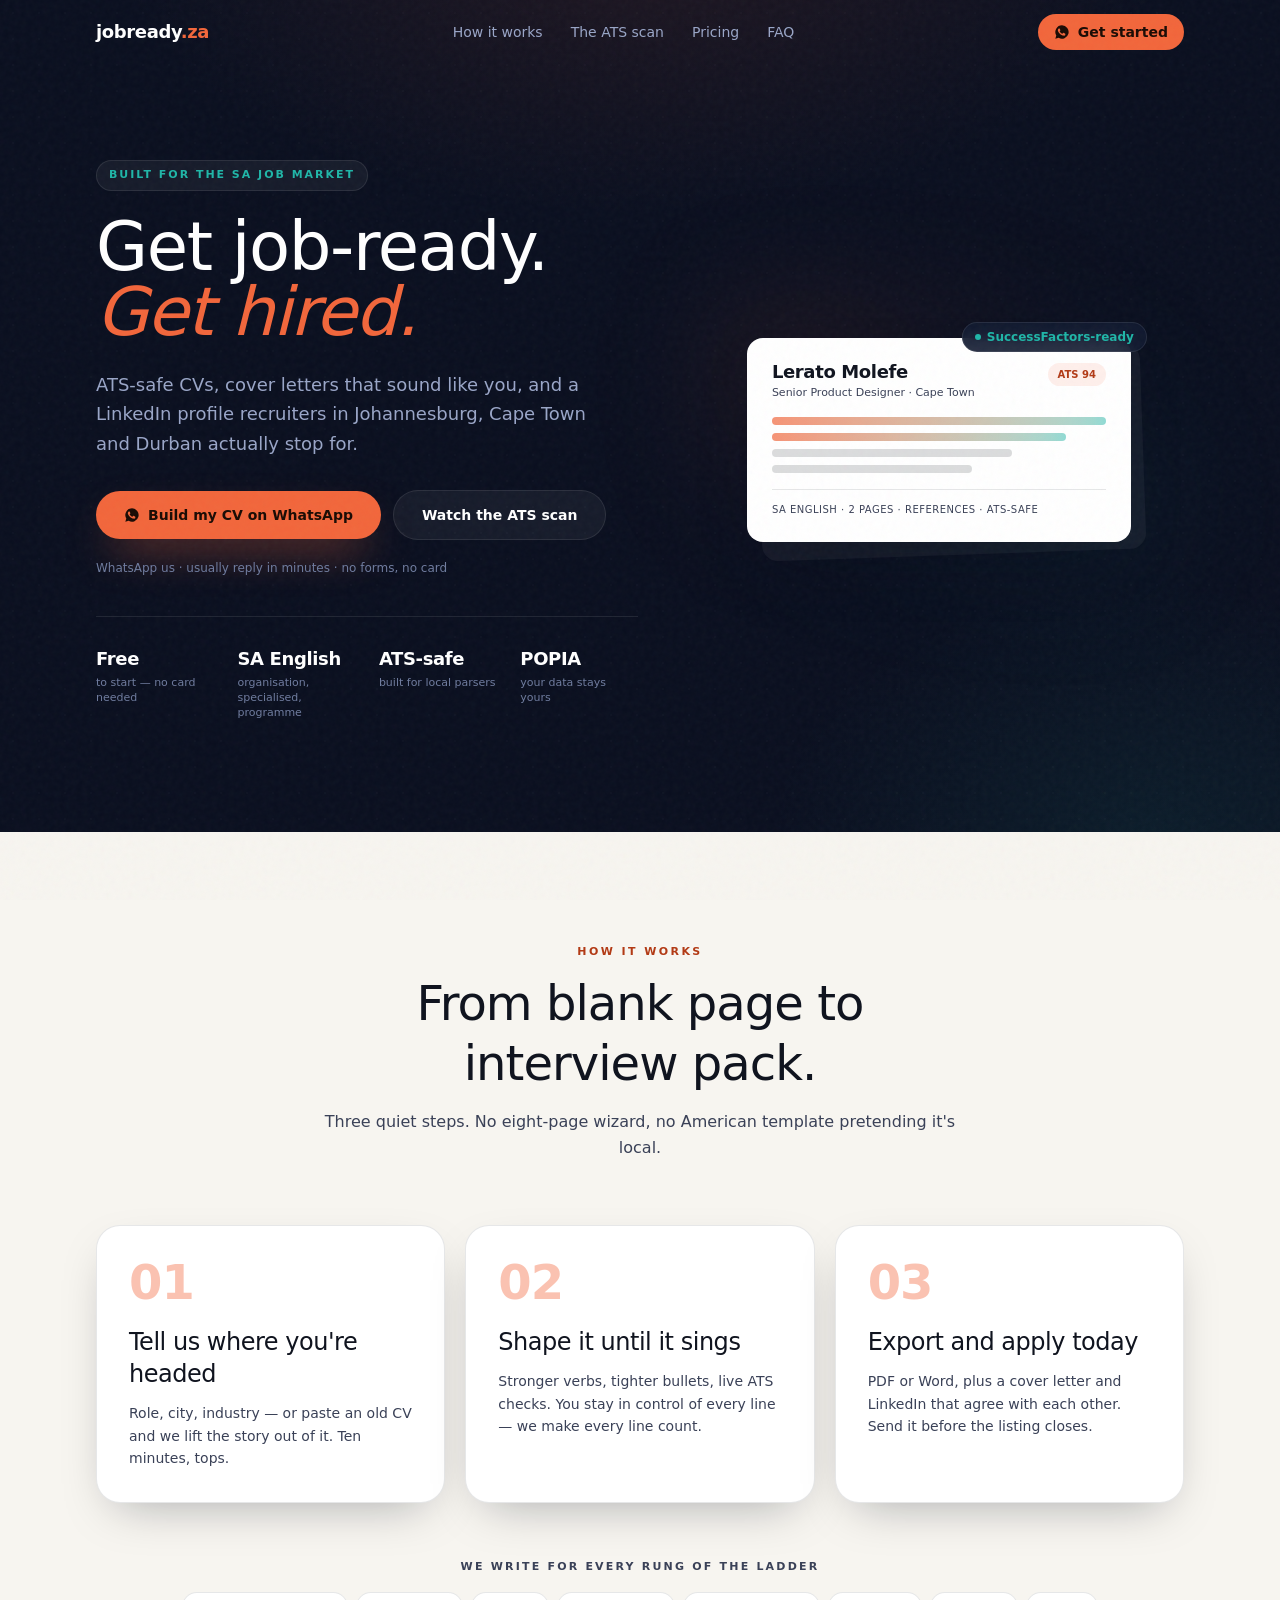
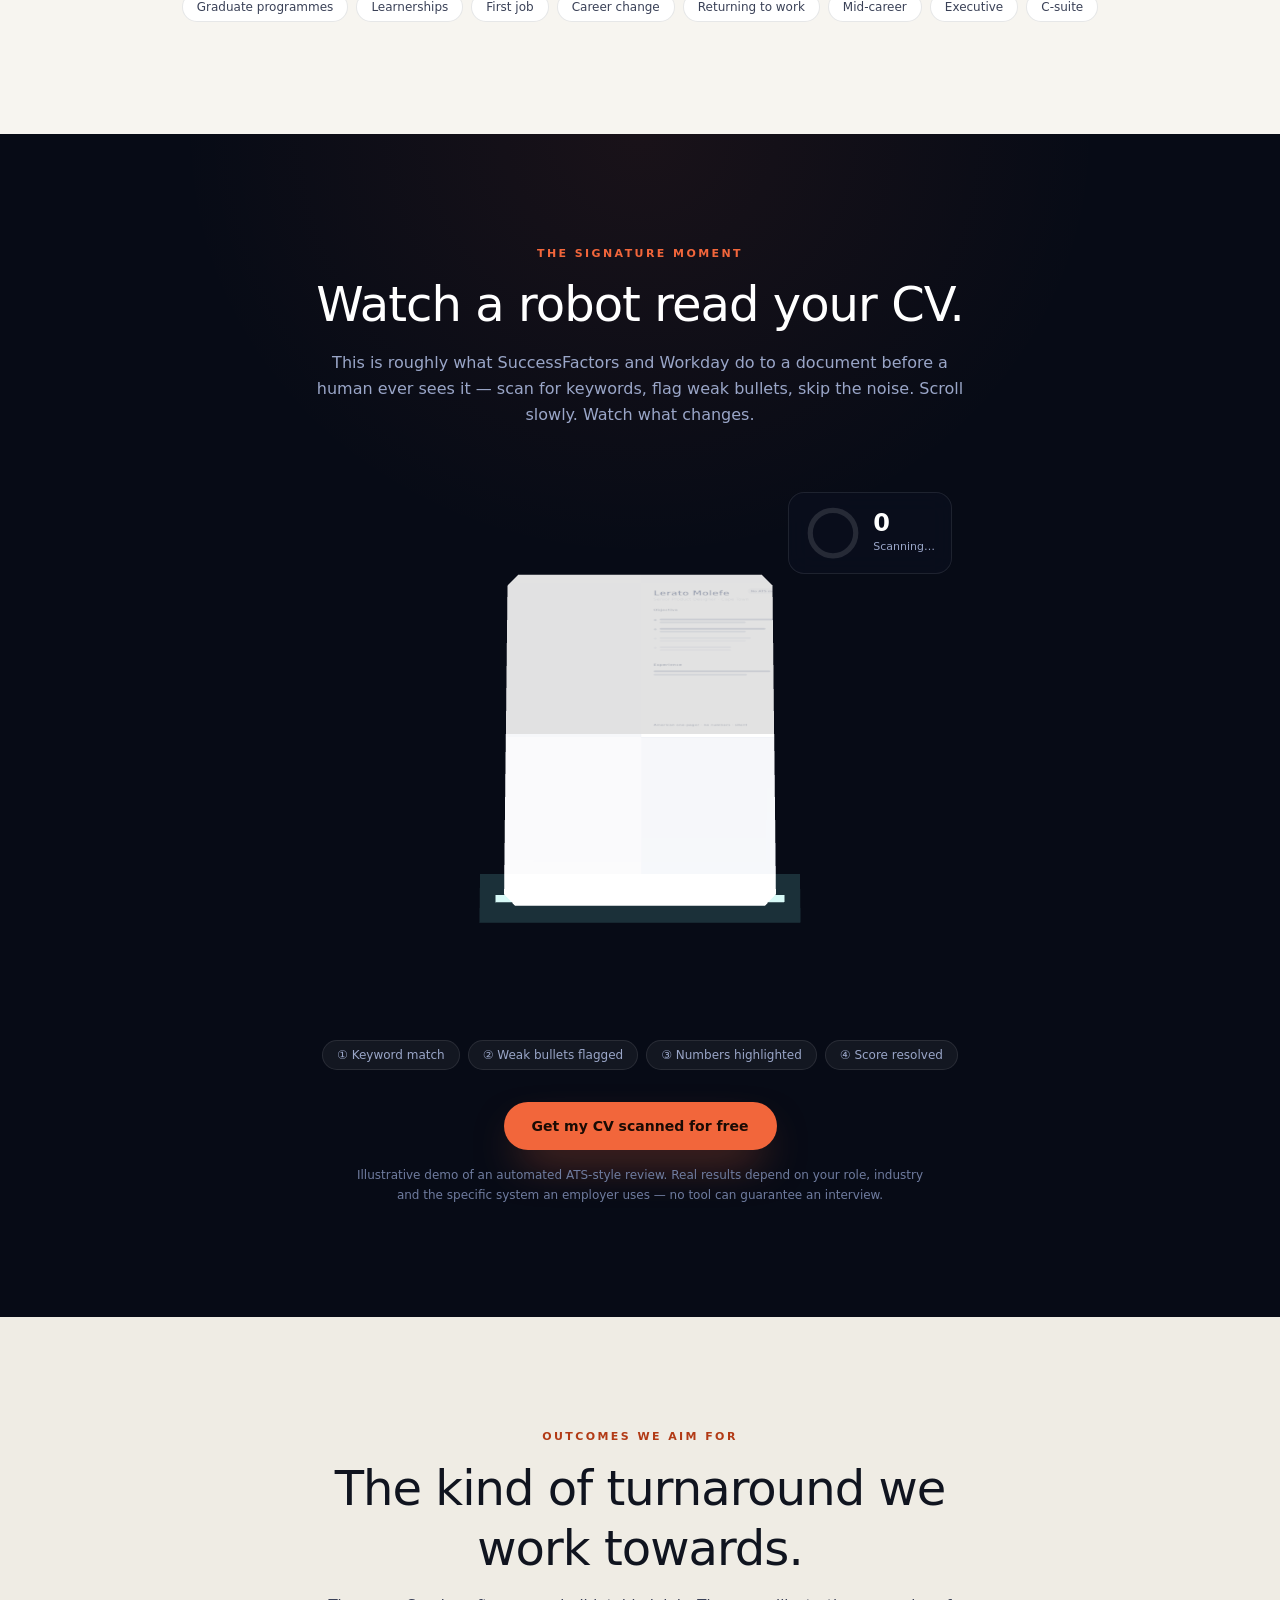
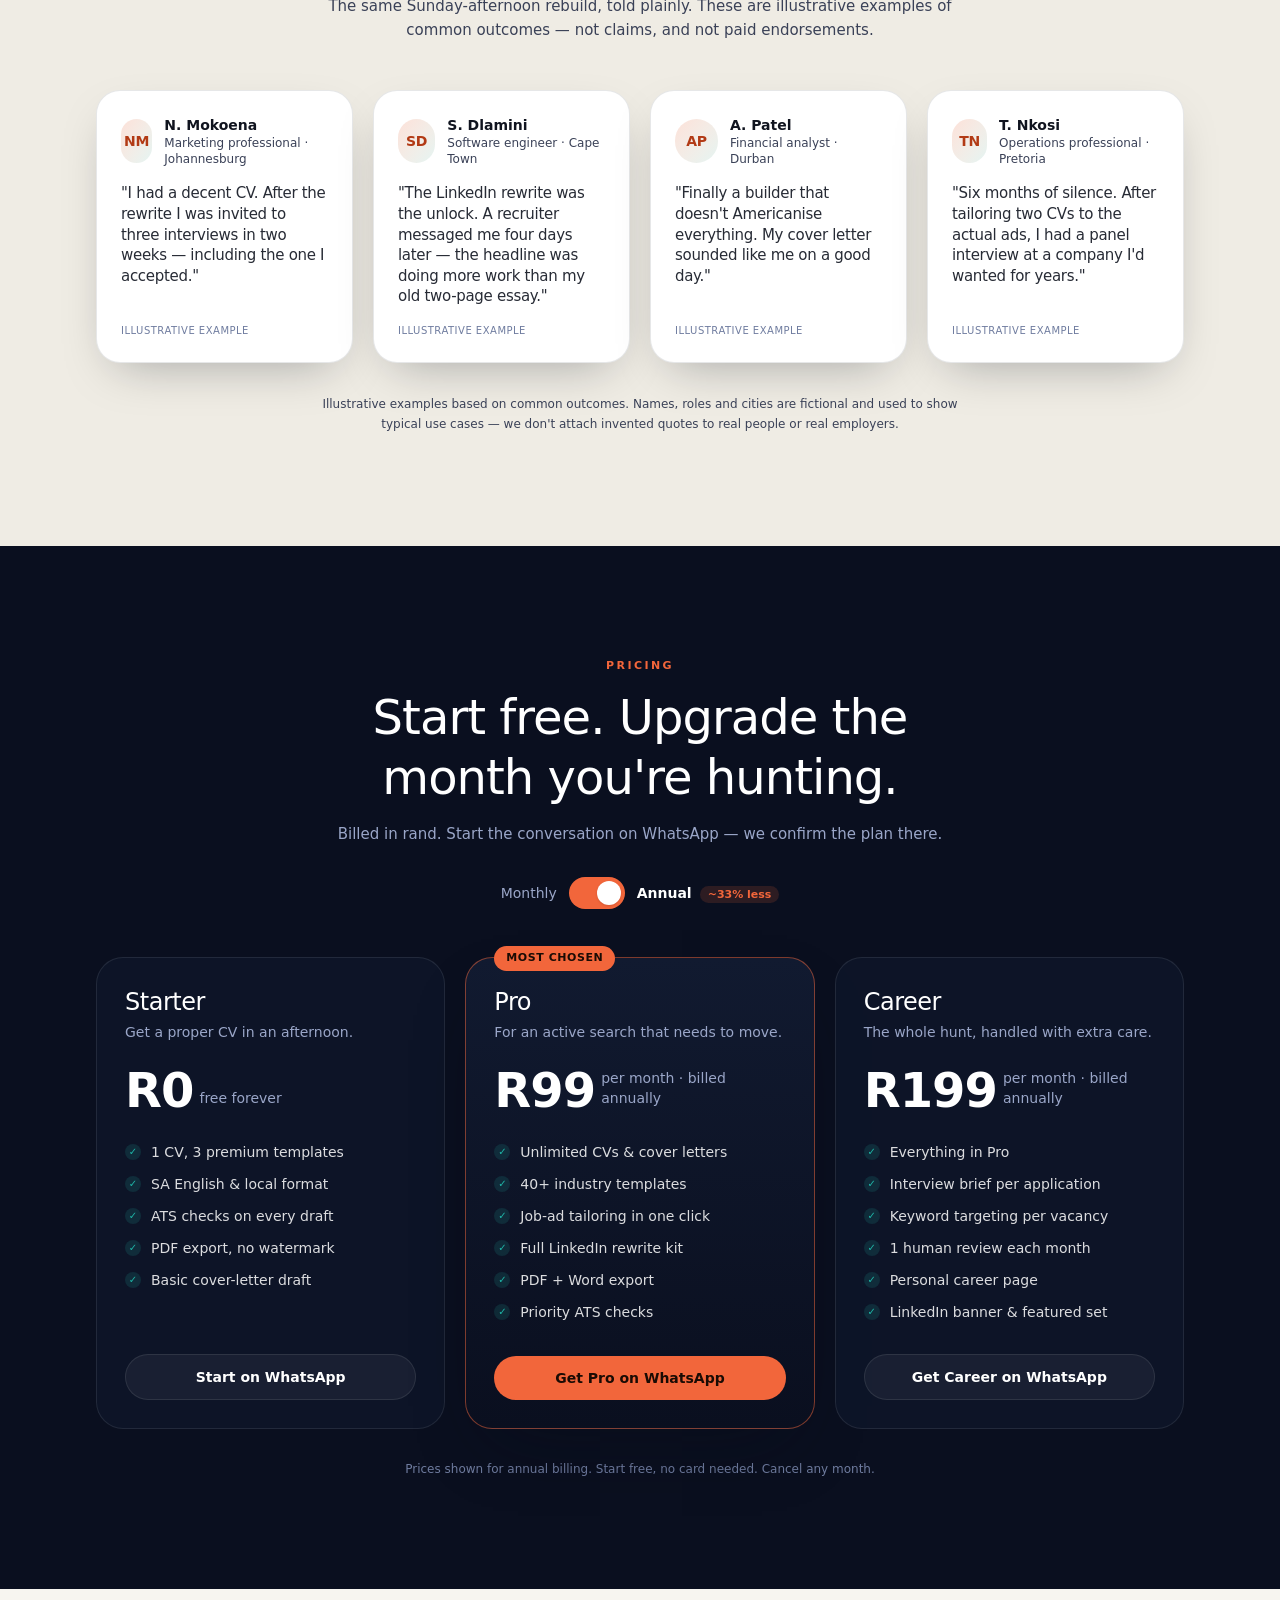
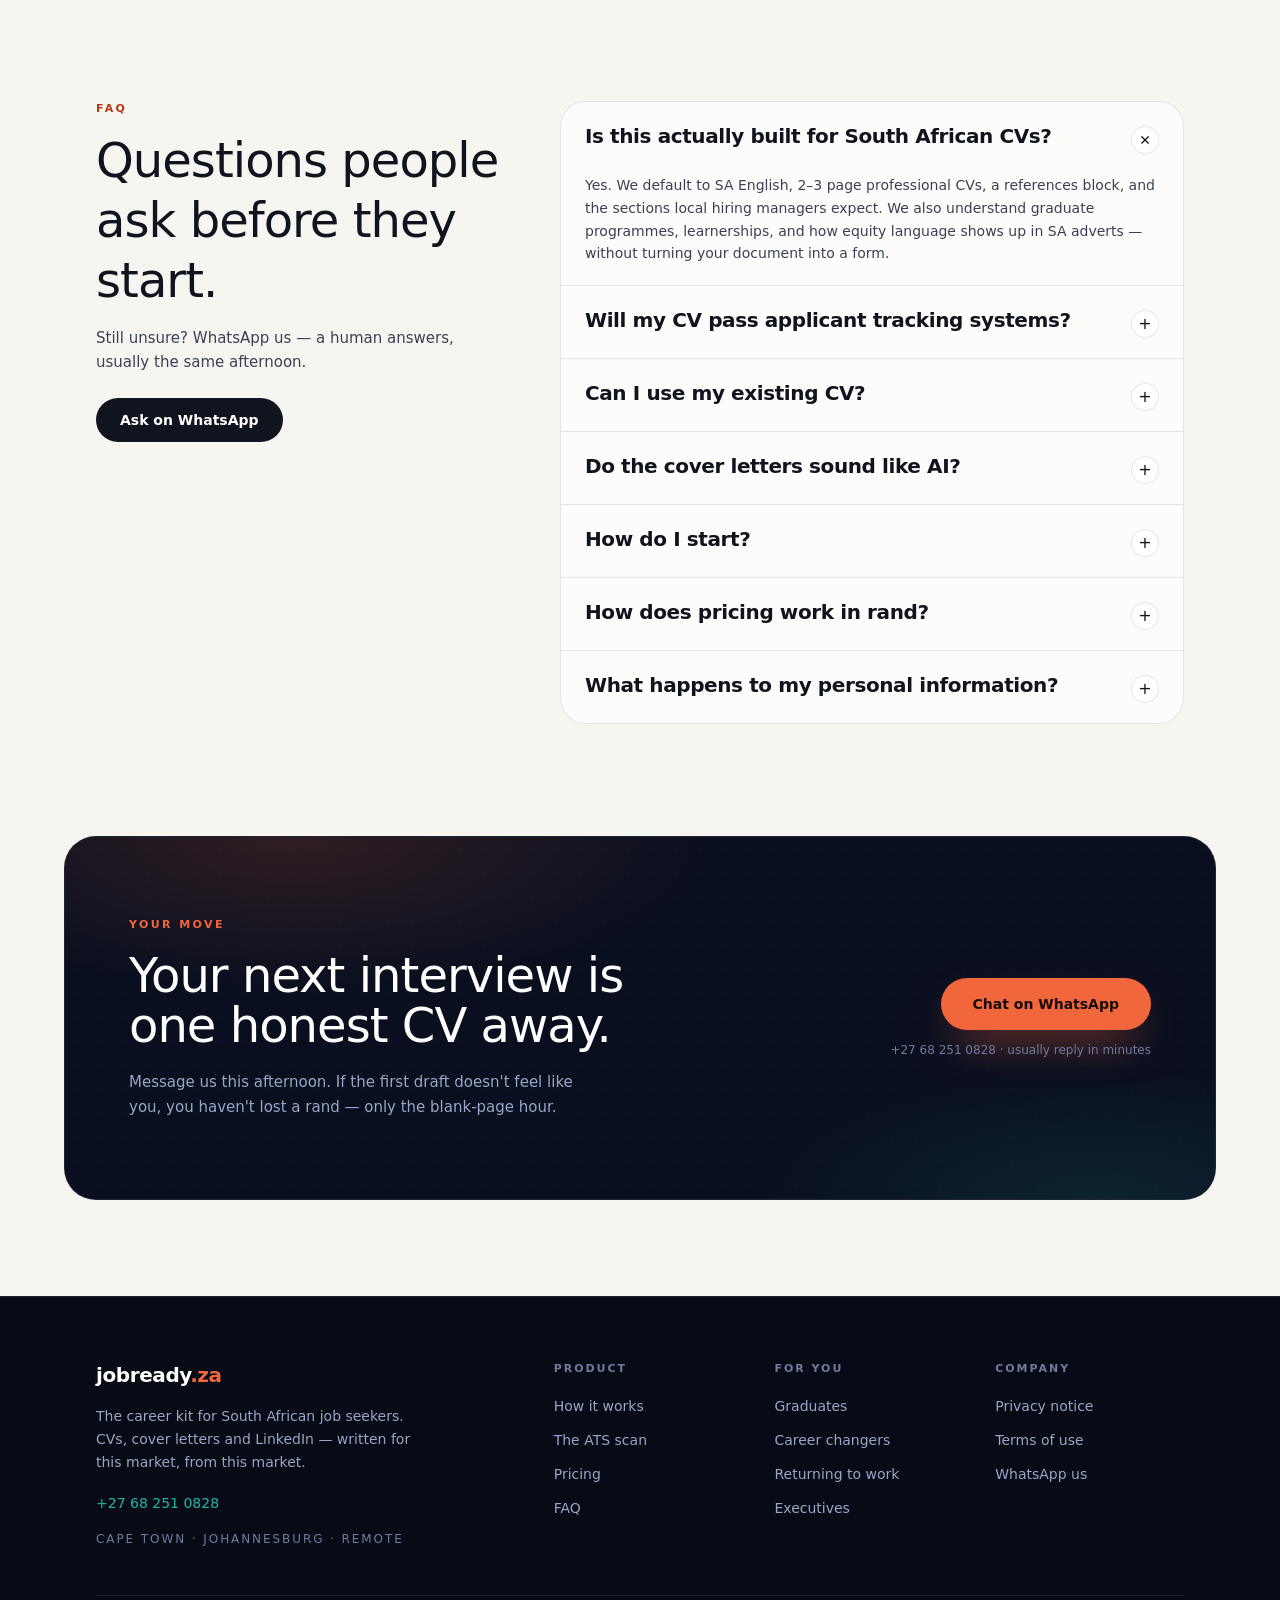
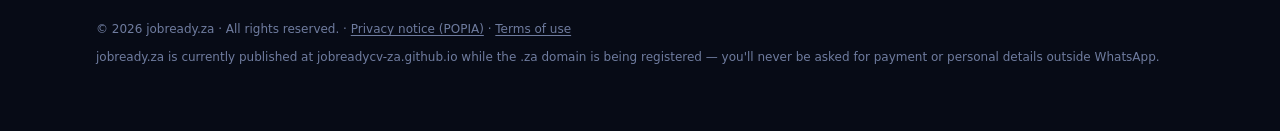
==== commit 5d8f6866: "Add self-hosted font files (missing from previous push)" ====
--- a/index.html
+++ b/index.html
@@ -30,8 +30,8 @@
     <link rel="icon" type="image/svg+xml" href="/favicon.svg" />
     <link rel="preload" href="/fonts/spacegrotesk-latin.woff2" as="font" type="font/woff2" crossorigin />
     <link rel="preload" href="/fonts/inter-latin.woff2" as="font" type="font/woff2" crossorigin />
-    <script type="module" crossorigin src="/assets/index-_gGfMk_H.js"></script>
-    <link rel="stylesheet" crossorigin href="/assets/index-DfGK2eWD.css">
+    <script type="module" crossorigin src="/assets/index-BJ5WZIMj.js"></script>
+    <link rel="stylesheet" crossorigin href="/assets/index-B2VFNfG9.css">
   </head>
   <body>
     <div id="root">
--- a/assets/index-B2VFNfG9.css
+++ b/assets/index-B2VFNfG9.css
@@ -0,0 +1 @@
+@layer properties{@supports (((-webkit-hyphens:none)) and (not (margin-trim:inline))) or ((-moz-orient:inline) and (not (color:rgb(from red r g b)))){*,:before,:after,::backdrop{--tw-translate-x:0;--tw-translate-y:0;--tw-translate-z:0;--tw-rotate-x:initial;--tw-rotate-y:initial;--tw-rotate-z:initial;--tw-skew-x:initial;--tw-skew-y:initial;--tw-pan-x:initial;--tw-pan-y:initial;--tw-pinch-zoom:initial;--tw-space-y-reverse:0;--tw-divide-y-reverse:0;--tw-border-style:solid;--tw-gradient-position:initial;--tw-gradient-from:#0000;--tw-gradient-via:#0000;--tw-gradient-to:#0000;--tw-gradient-stops:initial;--tw-gradient-via-stops:initial;--tw-gradient-from-position:0%;--tw-gradient-via-position:50%;--tw-gradient-to-position:100%;--tw-leading:initial;--tw-font-weight:initial;--tw-tracking:initial;--tw-shadow:0 0 #0000;--tw-shadow-color:initial;--tw-shadow-alpha:100%;--tw-inset-shadow:0 0 #0000;--tw-inset-shadow-color:initial;--tw-inset-shadow-alpha:100%;--tw-ring-color:initial;--tw-ring-shadow:0 0 #0000;--tw-inset-ring-color:initial;--tw-inset-ring-shadow:0 0 #0000;--tw-ring-inset:initial;--tw-ring-offset-width:0px;--tw-ring-offset-color:#fff;--tw-ring-offset-shadow:0 0 #0000;--tw-blur:initial;--tw-brightness:initial;--tw-contrast:initial;--tw-grayscale:initial;--tw-hue-rotate:initial;--tw-invert:initial;--tw-opacity:initial;--tw-saturate:initial;--tw-sepia:initial;--tw-drop-shadow:initial;--tw-drop-shadow-color:initial;--tw-drop-shadow-alpha:100%;--tw-drop-shadow-size:initial;--tw-backdrop-blur:initial;--tw-backdrop-brightness:initial;--tw-backdrop-contrast:initial;--tw-backdrop-grayscale:initial;--tw-backdrop-hue-rotate:initial;--tw-backdrop-invert:initial;--tw-backdrop-opacity:initial;--tw-backdrop-saturate:initial;--tw-backdrop-sepia:initial;--tw-duration:initial;--tw-ease:initial}}}@layer theme{:root,:host{--font-sans:"Inter", ui-sans-serif, system-ui, sans-serif;--font-mono:ui-monospace, SFMono-Regular, Menlo, Monaco, Consolas, "Liberation Mono", "Courier New", monospace;--color-white:#fff;--spacing:.25rem;--container-xs:20rem;--container-sm:24rem;--container-md:28rem;--container-lg:32rem;--container-xl:36rem;--container-2xl:42rem;--container-5xl:64rem;--container-6xl:72rem;--text-xs:.75rem;--text-xs--line-height:calc(1 / .75);--text-sm:.875rem;--text-sm--line-height:calc(1.25 / .875);--text-base:1rem;--text-base--line-height: 1.5 ;--text-lg:1.125rem;--text-lg--line-height:calc(1.75 / 1.125);--text-xl:1.25rem;--text-xl--line-height:calc(1.75 / 1.25);--text-2xl:1.5rem;--text-2xl--line-height:calc(2 / 1.5);--text-3xl:1.875rem;--text-3xl--line-height: 1.2 ;--text-4xl:2.25rem;--text-4xl--line-height:calc(2.5 / 2.25);--text-5xl:3rem;--text-5xl--line-height:1;--text-6xl:3.75rem;--text-6xl--line-height:1;--font-weight-medium:500;--font-weight-semibold:600;--font-weight-bold:700;--tracking-tight:-.025em;--tracking-wider:.05em;--leading-tight:1.25;--leading-snug:1.375;--leading-relaxed:1.625;--radius-2xl:1rem;--radius-3xl:1.5rem;--ease-in:cubic-bezier(.4, 0, 1, 1);--ease-out:cubic-bezier(0, 0, .2, 1);--ease-in-out:cubic-bezier(.4, 0, .2, 1);--blur-md:12px;--blur-xl:24px;--blur-2xl:40px;--blur-3xl:64px;--default-transition-duration:.15s;--default-transition-timing-function:cubic-bezier(.4, 0, .2, 1);--default-font-family:var(--font-sans);--default-mono-font-family:var(--font-mono);--font-display:"Space Grotesk", "Inter", ui-sans-serif, system-ui, sans-serif;--color-navy-950:#070b16;--color-navy-900:#0a0f1f;--color-navy-800:#111a30;--color-navy-700:#1a2542;--color-paper:#f7f5f0;--color-paper-deep:#efece4;--color-ink:#10141f;--color-ink-soft:#3a4157;--color-accent:#f2663b;--color-accent-strong:#b23a15;--color-teal:#1fb6a8;--color-muted-on-dark:#9aa6c8;--color-faint-on-dark:#6f7c9f;--color-line-on-dark:#ffffff17;--color-line:#10141f1a}}@layer base{*,:after,:before,::backdrop{box-sizing:border-box;border:0 solid;margin:0;padding:0}::file-selector-button{box-sizing:border-box;border:0 solid;margin:0;padding:0}html,:host{-webkit-text-size-adjust:100%;tab-size:4;line-height:1.5;font-family:var(--default-font-family,-apple-system, BlinkMacSystemFont, "Segoe UI", Roboto, "Helvetica Neue", "Noto Sans", Arial, sans-serif, "Apple Color Emoji", "Segoe UI Emoji", "Segoe UI Symbol", "Noto Color Emoji");font-feature-settings:var(--default-font-feature-settings,normal);font-variation-settings:var(--default-font-variation-settings,normal);-webkit-tap-highlight-color:transparent}hr{height:0;color:inherit;border-top-width:1px}abbr:where([title]){-webkit-text-decoration:underline dotted;text-decoration:underline dotted}h1,h2,h3,h4,h5,h6{font-size:inherit;font-weight:inherit}a{color:inherit;-webkit-text-decoration:inherit;text-decoration:inherit}b,strong{font-weight:bolder}code,kbd,samp,pre{font-family:var(--default-mono-font-family,ui-monospace, SFMono-Regular, Menlo, Monaco, Consolas, "Liberation Mono", "Courier New", monospace);font-feature-settings:var(--default-mono-font-feature-settings,normal);font-variation-settings:var(--default-mono-font-variation-settings,normal);font-size:1em}small{font-size:80%}sub,sup{vertical-align:baseline;font-size:75%;line-height:0;position:relative}sub{bottom:-.25em}sup{top:-.5em}table{text-indent:0;border-color:inherit;border-collapse:collapse}:-moz-focusring:where(:not(iframe)){outline:auto}progress{vertical-align:baseline}summary{display:list-item}ol,ul,menu{list-style:none}img,svg,video,canvas,audio,iframe,embed,object{vertical-align:middle;display:block}img,video{max-width:100%;height:auto}button,input,select,optgroup,textarea{font:inherit;font-feature-settings:inherit;font-variation-settings:inherit;letter-spacing:inherit;color:inherit;opacity:1;background-color:#0000;border-radius:0}::file-selector-button{font:inherit;font-feature-settings:inherit;font-variation-settings:inherit;letter-spacing:inherit;color:inherit;opacity:1;background-color:#0000;border-radius:0}:where(select:is([multiple],[size])) optgroup{font-weight:bolder}:where(select:is([multiple],[size])) optgroup option{padding-inline-start:20px}::file-selector-button{margin-inline-end:4px}::placeholder{opacity:1}@supports (not ((-webkit-appearance:-apple-pay-button))) or (contain-intrinsic-size:1px){::placeholder{color:currentColor}@supports (color:color-mix(in lab,red,red)){::placeholder{color:color-mix(in oklab,currentcolor 50%,transparent)}}}textarea{resize:vertical}::-webkit-search-decoration{-webkit-appearance:none}::-webkit-date-and-time-value{min-height:1lh;text-align:inherit}::-webkit-datetime-edit{display:inline-flex}::-webkit-datetime-edit-fields-wrapper{padding:0}::-webkit-datetime-edit{padding-block:0}::-webkit-datetime-edit-year-field{padding-block:0}::-webkit-datetime-edit-month-field{padding-block:0}::-webkit-datetime-edit-day-field{padding-block:0}::-webkit-datetime-edit-hour-field{padding-block:0}::-webkit-datetime-edit-minute-field{padding-block:0}::-webkit-datetime-edit-second-field{padding-block:0}::-webkit-datetime-edit-millisecond-field{padding-block:0}::-webkit-datetime-edit-meridiem-field{padding-block:0}::-webkit-calendar-picker-indicator{line-height:1}:-moz-ui-invalid{box-shadow:none}button,input:where([type=button],[type=reset],[type=submit]){appearance:button}::file-selector-button{appearance:button}::-webkit-inner-spin-button{height:auto}::-webkit-outer-spin-button{height:auto}[hidden]:where(:not([hidden=until-found])){display:none!important}}@layer components;@layer utilities{.pointer-events-none{pointer-events:none}.visible{visibility:visible}.visible\!{visibility:visible!important}.sr-only{clip-path:inset(50%);white-space:nowrap;border-width:0;width:1px;height:1px;margin:-1px;padding:0;position:absolute;overflow:hidden}.absolute{position:absolute}.fixed{position:fixed}.relative{position:relative}.static{position:static}.-inset-8{inset:calc(var(--spacing) * -8)}.inset-0{inset:0}.inset-x-0{inset-inline:0}.inset-y-0{inset-block:0}.-top-3{top:calc(var(--spacing) * -3)}.-top-4{top:calc(var(--spacing) * -4)}.top-0{top:0}.top-1{top:var(--spacing)}.top-1\/2{top:50%}.top-4{top:calc(var(--spacing) * 4)}.-right-4{right:calc(var(--spacing) * -4)}.right-4{right:calc(var(--spacing) * 4)}.bottom-0{bottom:0}.left-0{left:0}.left-1{left:var(--spacing)}.left-1\/2{left:50%}.left-4{left:calc(var(--spacing) * 4)}.left-7{left:calc(var(--spacing) * 7)}.z-10{z-index:10}.z-40{z-index:40}.z-50{z-index:50}.mx-auto{margin-inline:auto}.mt-0\.5{margin-top:calc(var(--spacing) * .5)}.mt-1{margin-top:var(--spacing)}.mt-2{margin-top:calc(var(--spacing) * 2)}.mt-3{margin-top:calc(var(--spacing) * 3)}.mt-4{margin-top:calc(var(--spacing) * 4)}.mt-5{margin-top:calc(var(--spacing) * 5)}.mt-6{margin-top:calc(var(--spacing) * 6)}.mt-7{margin-top:calc(var(--spacing) * 7)}.mt-8{margin-top:calc(var(--spacing) * 8)}.mt-10{margin-top:calc(var(--spacing) * 10)}.mt-12{margin-top:calc(var(--spacing) * 12)}.mt-14{margin-top:calc(var(--spacing) * 14)}.mt-16{margin-top:calc(var(--spacing) * 16)}.mb-1\.5{margin-bottom:calc(var(--spacing) * 1.5)}.ml-2{margin-left:calc(var(--spacing) * 2)}.block{display:block}.contents{display:contents}.flex{display:flex}.grid{display:grid}.hidden{display:none}.inline{display:inline}.inline-block{display:inline-block}.inline-flex{display:inline-flex}.aspect-\[16\/12\]{aspect-ratio:16/12}.h-0\.5{height:calc(var(--spacing) * .5)}.h-1\.5{height:calc(var(--spacing) * 1.5)}.h-2{height:calc(var(--spacing) * 2)}.h-2\.5{height:calc(var(--spacing) * 2.5)}.h-4{height:calc(var(--spacing) * 4)}.h-5{height:calc(var(--spacing) * 5)}.h-6{height:calc(var(--spacing) * 6)}.h-7{height:calc(var(--spacing) * 7)}.h-8{height:calc(var(--spacing) * 8)}.h-10{height:calc(var(--spacing) * 10)}.h-11{height:calc(var(--spacing) * 11)}.h-12{height:calc(var(--spacing) * 12)}.h-14{height:calc(var(--spacing) * 14)}.h-16{height:calc(var(--spacing) * 16)}.h-\[420px\]{height:420px}.h-full{height:100%}.min-h-screen{min-height:100vh}.w-0{width:0}.w-1\.5{width:calc(var(--spacing) * 1.5)}.w-4{width:calc(var(--spacing) * 4)}.w-5{width:calc(var(--spacing) * 5)}.w-6{width:calc(var(--spacing) * 6)}.w-7{width:calc(var(--spacing) * 7)}.w-10{width:calc(var(--spacing) * 10)}.w-11{width:calc(var(--spacing) * 11)}.w-12{width:calc(var(--spacing) * 12)}.w-14{width:calc(var(--spacing) * 14)}.w-\[2px\]{width:2px}.w-fit{width:fit-content}.w-full{width:100%}.max-w-2xl{max-width:var(--container-2xl)}.max-w-5xl{max-width:var(--container-5xl)}.max-w-6xl{max-width:var(--container-6xl)}.max-w-lg{max-width:var(--container-lg)}.max-w-md{max-width:var(--container-md)}.max-w-sm{max-width:var(--container-sm)}.max-w-xl{max-width:var(--container-xl)}.max-w-xs{max-width:var(--container-xs)}.flex-1{flex:1}.shrink{flex-shrink:1}.shrink-0{flex-shrink:0}.-translate-x-1\/2{--tw-translate-x: -50% ;translate:var(--tw-translate-x) var(--tw-translate-y)}.translate-x-3{--tw-translate-x:calc(var(--spacing) * 3);translate:var(--tw-translate-x) var(--tw-translate-y)}.-translate-y-1\/2{--tw-translate-y: -50% ;translate:var(--tw-translate-x) var(--tw-translate-y)}.translate-y-3{--tw-translate-y:calc(var(--spacing) * 3);translate:var(--tw-translate-x) var(--tw-translate-y)}.-rotate-2{rotate:-2deg}.rotate-45{rotate:45deg}.transform{transform:var(--tw-rotate-x,) var(--tw-rotate-y,) var(--tw-rotate-z,) var(--tw-skew-x,) var(--tw-skew-y,)}.cursor-ew-resize{cursor:ew-resize}.touch-pan-y{--tw-pan-y:pan-y;touch-action:var(--tw-pan-x,) var(--tw-pan-y,) var(--tw-pinch-zoom,)}.resize{resize:both}.list-none{list-style-type:none}.grid-cols-2{grid-template-columns:repeat(2,minmax(0,1fr))}.flex-col{flex-direction:column}.flex-wrap{flex-wrap:wrap}.place-items-center{place-items:center}.items-center{align-items:center}.items-end{align-items:flex-end}.items-start{align-items:flex-start}.justify-between{justify-content:space-between}.justify-center{justify-content:center}.gap-1\.5{gap:calc(var(--spacing) * 1.5)}.gap-2{gap:calc(var(--spacing) * 2)}.gap-2\.5{gap:calc(var(--spacing) * 2.5)}.gap-3{gap:calc(var(--spacing) * 3)}.gap-4{gap:calc(var(--spacing) * 4)}.gap-5{gap:calc(var(--spacing) * 5)}.gap-7{gap:calc(var(--spacing) * 7)}.gap-8{gap:calc(var(--spacing) * 8)}.gap-12{gap:calc(var(--spacing) * 12)}.gap-14{gap:calc(var(--spacing) * 14)}:where(.space-y-2>:not(:last-child)){--tw-space-y-reverse:0;margin-block-start:calc(calc(var(--spacing) * 2) * var(--tw-space-y-reverse));margin-block-end:calc(calc(var(--spacing) * 2) * calc(1 - var(--tw-space-y-reverse)))}:where(.space-y-2\.5>:not(:last-child)){--tw-space-y-reverse:0;margin-block-start:calc(calc(var(--spacing) * 2.5) * var(--tw-space-y-reverse));margin-block-end:calc(calc(var(--spacing) * 2.5) * calc(1 - var(--tw-space-y-reverse)))}:where(.space-y-3>:not(:last-child)){--tw-space-y-reverse:0;margin-block-start:calc(calc(var(--spacing) * 3) * var(--tw-space-y-reverse));margin-block-end:calc(calc(var(--spacing) * 3) * calc(1 - var(--tw-space-y-reverse)))}.gap-x-6{column-gap:calc(var(--spacing) * 6)}.gap-y-5{row-gap:calc(var(--spacing) * 5)}:where(.divide-y>:not(:last-child)){--tw-divide-y-reverse:0;border-bottom-style:var(--tw-border-style);border-top-style:var(--tw-border-style);border-top-width:calc(1px * var(--tw-divide-y-reverse));border-bottom-width:calc(1px * calc(1 - var(--tw-divide-y-reverse)))}:where(.divide-line>:not(:last-child)){border-color:var(--color-line)}.overflow-hidden{overflow:hidden}.rounded-2xl{border-radius:var(--radius-2xl)}.rounded-3xl{border-radius:var(--radius-3xl)}.rounded-\[1\.6rem\]{border-radius:1.6rem}.rounded-\[1\.7rem\]{border-radius:1.7rem}.rounded-\[2\.5rem\]{border-radius:2.5rem}.rounded-\[2rem\]{border-radius:2rem}.rounded-full{border-radius:3.40282e38px}.border{border-style:var(--tw-border-style);border-width:1px}.border-t{border-top-style:var(--tw-border-style);border-top-width:1px}.border-accent\/50{border-color:#f2663b80}@supports (color:color-mix(in lab,red,red)){.border-accent\/50{border-color:color-mix(in oklab,var(--color-accent) 50%,transparent)}}.border-ink\/10{border-color:#10141f1a}@supports (color:color-mix(in lab,red,red)){.border-ink\/10{border-color:color-mix(in oklab,var(--color-ink) 10%,transparent)}}.border-line{border-color:var(--color-line)}.border-line-on-dark{border-color:var(--color-line-on-dark)}.border-transparent{border-color:#0000}.bg-accent{background-color:var(--color-accent)}.bg-accent\/10{background-color:#f2663b1a}@supports (color:color-mix(in lab,red,red)){.bg-accent\/10{background-color:color-mix(in oklab,var(--color-accent) 10%,transparent)}}.bg-accent\/15{background-color:#f2663b26}@supports (color:color-mix(in lab,red,red)){.bg-accent\/15{background-color:color-mix(in oklab,var(--color-accent) 15%,transparent)}}.bg-ink{background-color:var(--color-ink)}.bg-ink\/10{background-color:#10141f1a}@supports (color:color-mix(in lab,red,red)){.bg-ink\/10{background-color:color-mix(in oklab,var(--color-ink) 10%,transparent)}}.bg-ink\/12{background-color:#10141f1f}@supports (color:color-mix(in lab,red,red)){.bg-ink\/12{background-color:color-mix(in oklab,var(--color-ink) 12%,transparent)}}.bg-ink\/15{background-color:#10141f26}@supports (color:color-mix(in lab,red,red)){.bg-ink\/15{background-color:color-mix(in oklab,var(--color-ink) 15%,transparent)}}.bg-navy-700{background-color:var(--color-navy-700)}.bg-navy-800\/50{background-color:#111a3080}@supports (color:color-mix(in lab,red,red)){.bg-navy-800\/50{background-color:color-mix(in oklab,var(--color-navy-800) 50%,transparent)}}.bg-navy-800\/90{background-color:#111a30e6}@supports (color:color-mix(in lab,red,red)){.bg-navy-800\/90{background-color:color-mix(in oklab,var(--color-navy-800) 90%,transparent)}}.bg-navy-900{background-color:var(--color-navy-900)}.bg-navy-900\/70{background-color:#0a0f1fb3}@supports (color:color-mix(in lab,red,red)){.bg-navy-900\/70{background-color:color-mix(in oklab,var(--color-navy-900) 70%,transparent)}}.bg-navy-900\/80{background-color:#0a0f1fcc}@supports (color:color-mix(in lab,red,red)){.bg-navy-900\/80{background-color:color-mix(in oklab,var(--color-navy-900) 80%,transparent)}}.bg-navy-950{background-color:var(--color-navy-950)}.bg-navy-950\/97{background-color:#070b16f7}@supports (color:color-mix(in lab,red,red)){.bg-navy-950\/97{background-color:color-mix(in oklab,var(--color-navy-950) 97%,transparent)}}.bg-paper{background-color:var(--color-paper)}.bg-paper-deep{background-color:var(--color-paper-deep)}.bg-teal{background-color:var(--color-teal)}.bg-teal\/15{background-color:#1fb6a826}@supports (color:color-mix(in lab,red,red)){.bg-teal\/15{background-color:color-mix(in oklab,var(--color-teal) 15%,transparent)}}.bg-transparent{background-color:#0000}.bg-white{background-color:var(--color-white)}.bg-white\/5{background-color:#ffffff0d}@supports (color:color-mix(in lab,red,red)){.bg-white\/5{background-color:color-mix(in oklab,var(--color-white) 5%,transparent)}}.bg-white\/70{background-color:#ffffffb3}@supports (color:color-mix(in lab,red,red)){.bg-white\/70{background-color:color-mix(in oklab,var(--color-white) 70%,transparent)}}.bg-white\/90{background-color:#ffffffe6}@supports (color:color-mix(in lab,red,red)){.bg-white\/90{background-color:color-mix(in oklab,var(--color-white) 90%,transparent)}}.bg-gradient-to-b{--tw-gradient-position:to bottom in oklab;background-image:linear-gradient(var(--tw-gradient-stops))}.bg-gradient-to-br{--tw-gradient-position:to bottom right in oklab;background-image:linear-gradient(var(--tw-gradient-stops))}.bg-gradient-to-r{--tw-gradient-position:to right in oklab;background-image:linear-gradient(var(--tw-gradient-stops))}.\[background-image\:radial-gradient\(rgba\(255\,255\,255\,0\.05\)_1px\,transparent_1\.4px\)\]{background-image:radial-gradient(#ffffff0d 1px,#0000 1.4px)}.bg-\[radial-gradient\(50\%_50\%_at_90\%_100\%\,rgba\(31\,182\,168\,0\.08\)\,transparent_60\%\)\]{background-image:radial-gradient(50% 50% at 90% 100%,#1fb6a814,#0000 60%)}.bg-\[radial-gradient\(50\%_60\%_at_90\%_100\%\,rgba\(31\,182\,168\,0\.12\)\,transparent_60\%\)\]{background-image:radial-gradient(50% 60% at 90% 100%,#1fb6a81f,#0000 60%)}.bg-\[radial-gradient\(60\%_60\%_at_50\%_0\%\,rgba\(242\,102\,59\,0\.08\)\,transparent_60\%\)\]{background-image:radial-gradient(60% 60% at 50% 0,#f2663b14,#0000 60%)}.bg-\[radial-gradient\(60\%_70\%_at_20\%_0\%\,rgba\(242\,102\,59\,0\.16\)\,transparent_60\%\)\]{background-image:radial-gradient(60% 70% at 20% 0,#f2663b29,#0000 60%)}.bg-\[radial-gradient\(70\%_60\%_at_50\%_-10\%\,rgba\(242\,102\,59\,0\.10\)\,transparent_60\%\)\]{background-image:radial-gradient(70% 60% at 50% -10%,#f2663b1a,#0000 60%)}.from-accent{--tw-gradient-from:var(--color-accent);--tw-gradient-stops:var(--tw-gradient-via-stops,var(--tw-gradient-position), var(--tw-gradient-from) var(--tw-gradient-from-position), var(--tw-gradient-to) var(--tw-gradient-to-position))}.from-accent\/15{--tw-gradient-from:#f2663b26}@supports (color:color-mix(in lab,red,red)){.from-accent\/15{--tw-gradient-from:color-mix(in oklab, var(--color-accent) 15%, transparent)}}.from-accent\/15{--tw-gradient-stops:var(--tw-gradient-via-stops,var(--tw-gradient-position), var(--tw-gradient-from) var(--tw-gradient-from-position), var(--tw-gradient-to) var(--tw-gradient-to-position))}.from-accent\/20{--tw-gradient-from:#f2663b33}@supports (color:color-mix(in lab,red,red)){.from-accent\/20{--tw-gradient-from:color-mix(in oklab, var(--color-accent) 20%, transparent)}}.from-accent\/20{--tw-gradient-stops:var(--tw-gradient-via-stops,var(--tw-gradient-position), var(--tw-gradient-from) var(--tw-gradient-from-position), var(--tw-gradient-to) var(--tw-gradient-to-position))}.from-accent\/70{--tw-gradient-from:#f2663bb3}@supports (color:color-mix(in lab,red,red)){.from-accent\/70{--tw-gradient-from:color-mix(in oklab, var(--color-accent) 70%, transparent)}}.from-accent\/70{--tw-gradient-stops:var(--tw-gradient-via-stops,var(--tw-gradient-position), var(--tw-gradient-from) var(--tw-gradient-from-position), var(--tw-gradient-to) var(--tw-gradient-to-position))}.from-navy-800{--tw-gradient-from:var(--color-navy-800);--tw-gradient-stops:var(--tw-gradient-via-stops,var(--tw-gradient-position), var(--tw-gradient-from) var(--tw-gradient-from-position), var(--tw-gradient-to) var(--tw-gradient-to-position))}.via-transparent{--tw-gradient-via:transparent;--tw-gradient-via-stops:var(--tw-gradient-position), var(--tw-gradient-from) var(--tw-gradient-from-position), var(--tw-gradient-via) var(--tw-gradient-via-position), var(--tw-gradient-to) var(--tw-gradient-to-position);--tw-gradient-stops:var(--tw-gradient-via-stops)}.to-navy-900{--tw-gradient-to:var(--color-navy-900);--tw-gradient-stops:var(--tw-gradient-via-stops,var(--tw-gradient-position), var(--tw-gradient-from) var(--tw-gradient-from-position), var(--tw-gradient-to) var(--tw-gradient-to-position))}.to-teal{--tw-gradient-to:var(--color-teal);--tw-gradient-stops:var(--tw-gradient-via-stops,var(--tw-gradient-position), var(--tw-gradient-from) var(--tw-gradient-from-position), var(--tw-gradient-to) var(--tw-gradient-to-position))}.to-teal\/10{--tw-gradient-to:#1fb6a81a}@supports (color:color-mix(in lab,red,red)){.to-teal\/10{--tw-gradient-to:color-mix(in oklab, var(--color-teal) 10%, transparent)}}.to-teal\/10{--tw-gradient-stops:var(--tw-gradient-via-stops,var(--tw-gradient-position), var(--tw-gradient-from) var(--tw-gradient-from-position), var(--tw-gradient-to) var(--tw-gradient-to-position))}.to-teal\/15{--tw-gradient-to:#1fb6a826}@supports (color:color-mix(in lab,red,red)){.to-teal\/15{--tw-gradient-to:color-mix(in oklab, var(--color-teal) 15%, transparent)}}.to-teal\/15{--tw-gradient-stops:var(--tw-gradient-via-stops,var(--tw-gradient-position), var(--tw-gradient-from) var(--tw-gradient-from-position), var(--tw-gradient-to) var(--tw-gradient-to-position))}.to-teal\/50{--tw-gradient-to:#1fb6a880}@supports (color:color-mix(in lab,red,red)){.to-teal\/50{--tw-gradient-to:color-mix(in oklab, var(--color-teal) 50%, transparent)}}.to-teal\/50{--tw-gradient-stops:var(--tw-gradient-via-stops,var(--tw-gradient-position), var(--tw-gradient-from) var(--tw-gradient-from-position), var(--tw-gradient-to) var(--tw-gradient-to-position))}.\[background-size\:24px_24px\]{background-size:24px 24px}.\[background-size\:26px_26px\]{background-size:26px 26px}.p-0{padding:0}.p-6{padding:calc(var(--spacing) * 6)}.p-7{padding:calc(var(--spacing) * 7)}.p-8{padding:calc(var(--spacing) * 8)}.px-2{padding-inline:calc(var(--spacing) * 2)}.px-2\.5{padding-inline:calc(var(--spacing) * 2.5)}.px-3{padding-inline:calc(var(--spacing) * 3)}.px-3\.5{padding-inline:calc(var(--spacing) * 3.5)}.px-4{padding-inline:calc(var(--spacing) * 4)}.px-5{padding-inline:calc(var(--spacing) * 5)}.px-6{padding-inline:calc(var(--spacing) * 6)}.px-7{padding-inline:calc(var(--spacing) * 7)}.px-8{padding-inline:calc(var(--spacing) * 8)}.py-0\.5{padding-block:calc(var(--spacing) * .5)}.py-1{padding-block:var(--spacing)}.py-1\.5{padding-block:calc(var(--spacing) * 1.5)}.py-2{padding-block:calc(var(--spacing) * 2)}.py-3{padding-block:calc(var(--spacing) * 3)}.py-3\.5{padding-block:calc(var(--spacing) * 3.5)}.py-4{padding-block:calc(var(--spacing) * 4)}.py-5{padding-block:calc(var(--spacing) * 5)}.py-16{padding-block:calc(var(--spacing) * 16)}.py-20{padding-block:calc(var(--spacing) * 20)}.pt-3{padding-top:calc(var(--spacing) * 3)}.pt-6{padding-top:calc(var(--spacing) * 6)}.pt-7{padding-top:calc(var(--spacing) * 7)}.pt-32{padding-top:calc(var(--spacing) * 32)}.pb-5{padding-bottom:calc(var(--spacing) * 5)}.pb-16{padding-bottom:calc(var(--spacing) * 16)}.pb-20{padding-bottom:calc(var(--spacing) * 20)}.text-center{text-align:center}.text-left{text-align:left}.font-display{font-family:var(--font-display)}.text-2xl{font-size:var(--text-2xl);line-height:var(--tw-leading,var(--text-2xl--line-height))}.text-3xl{font-size:var(--text-3xl);line-height:var(--tw-leading,var(--text-3xl--line-height))}.text-4xl{font-size:var(--text-4xl);line-height:var(--tw-leading,var(--text-4xl--line-height))}.text-5xl{font-size:var(--text-5xl);line-height:var(--tw-leading,var(--text-5xl--line-height))}.text-base{font-size:var(--text-base);line-height:var(--tw-leading,var(--text-base--line-height))}.text-lg{font-size:var(--text-lg);line-height:var(--tw-leading,var(--text-lg--line-height))}.text-sm{font-size:var(--text-sm);line-height:var(--tw-leading,var(--text-sm--line-height))}.text-xl{font-size:var(--text-xl);line-height:var(--tw-leading,var(--text-xl--line-height))}.text-xs{font-size:var(--text-xs);line-height:var(--tw-leading,var(--text-xs--line-height))}.text-\[2\.9rem\]{font-size:2.9rem}.text-\[10px\]{font-size:10px}.text-\[11px\]{font-size:11px}.text-\[15px\]{font-size:15px}.leading-\[0\.98\]{--tw-leading:.98;line-height:.98}.leading-\[1\.05\]{--tw-leading:1.05;line-height:1.05}.leading-none{--tw-leading:1;line-height:1}.leading-relaxed{--tw-leading:var(--leading-relaxed);line-height:var(--leading-relaxed)}.leading-snug{--tw-leading:var(--leading-snug);line-height:var(--leading-snug)}.leading-tight{--tw-leading:var(--leading-tight);line-height:var(--leading-tight)}.font-bold{--tw-font-weight:var(--font-weight-bold);font-weight:var(--font-weight-bold)}.font-medium{--tw-font-weight:var(--font-weight-medium);font-weight:var(--font-weight-medium)}.font-semibold{--tw-font-weight:var(--font-weight-semibold);font-weight:var(--font-weight-semibold)}.tracking-\[0\.2em\]{--tw-tracking:.2em;letter-spacing:.2em}.tracking-\[0\.16em\]{--tw-tracking:.16em;letter-spacing:.16em}.tracking-\[0\.18em\]{--tw-tracking:.18em;letter-spacing:.18em}.tracking-\[0\.22em\]{--tw-tracking:.22em;letter-spacing:.22em}.tracking-tight{--tw-tracking:var(--tracking-tight);letter-spacing:var(--tracking-tight)}.tracking-wider{--tw-tracking:var(--tracking-wider);letter-spacing:var(--tracking-wider)}.text-\[\#1a0b04\]{color:#1a0b04}.text-\[\#eef1fa\]{color:#eef1fa}.text-accent{color:var(--color-accent)}.text-accent-strong{color:var(--color-accent-strong)}.text-accent\/40{color:#f2663b66}@supports (color:color-mix(in lab,red,red)){.text-accent\/40{color:color-mix(in oklab,var(--color-accent) 40%,transparent)}}.text-faint-on-dark{color:var(--color-faint-on-dark)}.text-ink{color:var(--color-ink)}.text-ink-soft{color:var(--color-ink-soft)}.text-ink\/30{color:#10141f4d}@supports (color:color-mix(in lab,red,red)){.text-ink\/30{color:color-mix(in oklab,var(--color-ink) 30%,transparent)}}.text-ink\/40{color:#10141f66}@supports (color:color-mix(in lab,red,red)){.text-ink\/40{color:color-mix(in oklab,var(--color-ink) 40%,transparent)}}.text-ink\/90{color:#10141fe6}@supports (color:color-mix(in lab,red,red)){.text-ink\/90{color:color-mix(in oklab,var(--color-ink) 90%,transparent)}}.text-muted-on-dark{color:var(--color-muted-on-dark)}.text-teal{color:var(--color-teal)}.text-white{color:var(--color-white)}.text-white\/80{color:#fffc}@supports (color:color-mix(in lab,red,red)){.text-white\/80{color:color-mix(in oklab,var(--color-white) 80%,transparent)}}.text-white\/85{color:#ffffffd9}@supports (color:color-mix(in lab,red,red)){.text-white\/85{color:color-mix(in oklab,var(--color-white) 85%,transparent)}}.uppercase{text-transform:uppercase}.italic{font-style:italic}.underline{text-decoration-line:underline}.underline-offset-2{text-underline-offset:2px}.opacity-40{opacity:.4}.opacity-80{opacity:.8}.opacity-\[0\.35\]{opacity:.35}.shadow{--tw-shadow:0 1px 3px 0 var(--tw-shadow-color,#0000001a), 0 1px 2px -1px var(--tw-shadow-color,#0000001a);box-shadow:var(--tw-inset-shadow),var(--tw-inset-ring-shadow),var(--tw-ring-offset-shadow),var(--tw-ring-shadow),var(--tw-shadow)}.shadow\!{--tw-shadow:0 1px 3px 0 var(--tw-shadow-color,#0000001a), 0 1px 2px -1px var(--tw-shadow-color,#0000001a)!important;box-shadow:var(--tw-inset-shadow),var(--tw-inset-ring-shadow),var(--tw-ring-offset-shadow),var(--tw-ring-shadow),var(--tw-shadow)!important}.shadow-\[0_20px_45px_-16px_rgba\(242\,102\,59\,0\.7\)\]{--tw-shadow:0 20px 45px -16px var(--tw-shadow-color,#f2663bb3);box-shadow:var(--tw-inset-shadow),var(--tw-inset-ring-shadow),var(--tw-ring-offset-shadow),var(--tw-ring-shadow),var(--tw-shadow)}.shadow-card{--tw-shadow:0 18px 50px -20px var(--tw-shadow-color,#070b1659);box-shadow:var(--tw-inset-shadow),var(--tw-inset-ring-shadow),var(--tw-ring-offset-shadow),var(--tw-ring-shadow),var(--tw-shadow)}.shadow-lift{--tw-shadow:0 30px 70px -28px var(--tw-shadow-color,#070b1673);box-shadow:var(--tw-inset-shadow),var(--tw-inset-ring-shadow),var(--tw-ring-offset-shadow),var(--tw-ring-shadow),var(--tw-shadow)}.ring{--tw-ring-shadow:var(--tw-ring-inset,) 0 0 0 calc(1px + var(--tw-ring-offset-width)) var(--tw-ring-color,currentcolor);box-shadow:var(--tw-inset-shadow),var(--tw-inset-ring-shadow),var(--tw-ring-offset-shadow),var(--tw-ring-shadow),var(--tw-shadow)}.blur{--tw-blur:blur(8px);filter:var(--tw-blur,) var(--tw-brightness,) var(--tw-contrast,) var(--tw-grayscale,) var(--tw-hue-rotate,) var(--tw-invert,) var(--tw-saturate,) var(--tw-sepia,) var(--tw-drop-shadow,)}.blur-3xl{--tw-blur:blur(var(--blur-3xl));filter:var(--tw-blur,) var(--tw-brightness,) var(--tw-contrast,) var(--tw-grayscale,) var(--tw-hue-rotate,) var(--tw-invert,) var(--tw-saturate,) var(--tw-sepia,) var(--tw-drop-shadow,)}.drop-shadow{--tw-drop-shadow-size:drop-shadow(0 1px 2px var(--tw-drop-shadow-color,#0000001a)) drop-shadow(0 1px 1px var(--tw-drop-shadow-color,#0000000f));--tw-drop-shadow:drop-shadow(0 1px 2px #0000001a) drop-shadow(0 1px 1px #0000000f);filter:var(--tw-blur,) var(--tw-brightness,) var(--tw-contrast,) var(--tw-grayscale,) var(--tw-hue-rotate,) var(--tw-invert,) var(--tw-saturate,) var(--tw-sepia,) var(--tw-drop-shadow,)}.filter{filter:var(--tw-blur,) var(--tw-brightness,) var(--tw-contrast,) var(--tw-grayscale,) var(--tw-hue-rotate,) var(--tw-invert,) var(--tw-saturate,) var(--tw-sepia,) var(--tw-drop-shadow,)}.filter\!{filter:var(--tw-blur,) var(--tw-brightness,) var(--tw-contrast,) var(--tw-grayscale,) var(--tw-hue-rotate,) var(--tw-invert,) var(--tw-saturate,) var(--tw-sepia,) var(--tw-drop-shadow,)!important}.backdrop-blur{--tw-backdrop-blur:blur(8px);-webkit-backdrop-filter:var(--tw-backdrop-blur,) var(--tw-backdrop-brightness,) var(--tw-backdrop-contrast,) var(--tw-backdrop-grayscale,) var(--tw-backdrop-hue-rotate,) var(--tw-backdrop-invert,) var(--tw-backdrop-opacity,) var(--tw-backdrop-saturate,) var(--tw-backdrop-sepia,);backdrop-filter:var(--tw-backdrop-blur,) var(--tw-backdrop-brightness,) var(--tw-backdrop-contrast,) var(--tw-backdrop-grayscale,) var(--tw-backdrop-hue-rotate,) var(--tw-backdrop-invert,) var(--tw-backdrop-opacity,) var(--tw-backdrop-saturate,) var(--tw-backdrop-sepia,)}.backdrop-blur-2xl{--tw-backdrop-blur:blur(var(--blur-2xl));-webkit-backdrop-filter:var(--tw-backdrop-blur,) var(--tw-backdrop-brightness,) var(--tw-backdrop-contrast,) var(--tw-backdrop-grayscale,) var(--tw-backdrop-hue-rotate,) var(--tw-backdrop-invert,) var(--tw-backdrop-opacity,) var(--tw-backdrop-saturate,) var(--tw-backdrop-sepia,);backdrop-filter:var(--tw-backdrop-blur,) var(--tw-backdrop-brightness,) var(--tw-backdrop-contrast,) var(--tw-backdrop-grayscale,) var(--tw-backdrop-hue-rotate,) var(--tw-backdrop-invert,) var(--tw-backdrop-opacity,) var(--tw-backdrop-saturate,) var(--tw-backdrop-sepia,)}.backdrop-blur-md{--tw-backdrop-blur:blur(var(--blur-md));-webkit-backdrop-filter:var(--tw-backdrop-blur,) var(--tw-backdrop-brightness,) var(--tw-backdrop-contrast,) var(--tw-backdrop-grayscale,) var(--tw-backdrop-hue-rotate,) var(--tw-backdrop-invert,) var(--tw-backdrop-opacity,) var(--tw-backdrop-saturate,) var(--tw-backdrop-sepia,);backdrop-filter:var(--tw-backdrop-blur,) var(--tw-backdrop-brightness,) var(--tw-backdrop-contrast,) var(--tw-backdrop-grayscale,) var(--tw-backdrop-hue-rotate,) var(--tw-backdrop-invert,) var(--tw-backdrop-opacity,) var(--tw-backdrop-saturate,) var(--tw-backdrop-sepia,)}.backdrop-blur-xl{--tw-backdrop-blur:blur(var(--blur-xl));-webkit-backdrop-filter:var(--tw-backdrop-blur,) var(--tw-backdrop-brightness,) var(--tw-backdrop-contrast,) var(--tw-backdrop-grayscale,) var(--tw-backdrop-hue-rotate,) var(--tw-backdrop-invert,) var(--tw-backdrop-opacity,) var(--tw-backdrop-saturate,) var(--tw-backdrop-sepia,);backdrop-filter:var(--tw-backdrop-blur,) var(--tw-backdrop-brightness,) var(--tw-backdrop-contrast,) var(--tw-backdrop-grayscale,) var(--tw-backdrop-hue-rotate,) var(--tw-backdrop-invert,) var(--tw-backdrop-opacity,) var(--tw-backdrop-saturate,) var(--tw-backdrop-sepia,)}.transition{transition-property:color,background-color,border-color,outline-color,text-decoration-color,fill,stroke,--tw-gradient-from,--tw-gradient-via,--tw-gradient-to,opacity,box-shadow,transform,translate,scale,rotate,filter,-webkit-backdrop-filter,backdrop-filter,display,content-visibility,overlay,pointer-events;transition-timing-function:var(--tw-ease,var(--default-transition-timing-function));transition-duration:var(--tw-duration,var(--default-transition-duration))}.transition-all{transition-property:all;transition-timing-function:var(--tw-ease,var(--default-transition-timing-function));transition-duration:var(--tw-duration,var(--default-transition-duration))}.transition-colors{transition-property:color,background-color,border-color,outline-color,text-decoration-color,fill,stroke,--tw-gradient-from,--tw-gradient-via,--tw-gradient-to;transition-timing-function:var(--tw-ease,var(--default-transition-timing-function));transition-duration:var(--tw-duration,var(--default-transition-duration))}.transition-transform{transition-property:transform,translate,scale,rotate;transition-timing-function:var(--tw-ease,var(--default-transition-timing-function));transition-duration:var(--tw-duration,var(--default-transition-duration))}.duration-300{--tw-duration:.3s;transition-duration:.3s}.duration-500{--tw-duration:.5s;transition-duration:.5s}.ease-in{--tw-ease:var(--ease-in);transition-timing-function:var(--ease-in)}.ease-in-out{--tw-ease:var(--ease-in-out);transition-timing-function:var(--ease-in-out)}.ease-out{--tw-ease:var(--ease-out);transition-timing-function:var(--ease-out)}.select-none{-webkit-user-select:none;user-select:none}@media(hover:hover){.group-hover\:w-full:is(:where(.group):hover *){width:100%}.group-hover\:text-accent:is(:where(.group):hover *){color:var(--color-accent)}.hover\:-translate-y-0\.5:hover{--tw-translate-y:calc(var(--spacing) * -.5);translate:var(--tw-translate-x) var(--tw-translate-y)}.hover\:-translate-y-1\.5:hover{--tw-translate-y:calc(var(--spacing) * -1.5);translate:var(--tw-translate-x) var(--tw-translate-y)}.hover\:border-accent:hover{border-color:var(--color-accent)}.hover\:border-white\/30:hover{border-color:#ffffff4d}@supports (color:color-mix(in lab,red,red)){.hover\:border-white\/30:hover{border-color:color-mix(in oklab,var(--color-white) 30%,transparent)}}.hover\:text-ink:hover{color:var(--color-ink)}.hover\:text-white:hover{color:var(--color-white)}}@media(min-width:40rem){.sm\:top-6{top:calc(var(--spacing) * 6)}.sm\:right-6{right:calc(var(--spacing) * 6)}.sm\:inline-flex{display:inline-flex}.sm\:aspect-\[16\/10\]{aspect-ratio:16/10}.sm\:h-\[540px\]{height:540px}.sm\:grid-cols-3{grid-template-columns:repeat(3,minmax(0,1fr))}.sm\:grid-cols-4{grid-template-columns:repeat(4,minmax(0,1fr))}.sm\:flex-row{flex-direction:row}.sm\:items-center{align-items:center}.sm\:p-10{padding:calc(var(--spacing) * 10)}.sm\:px-12{padding-inline:calc(var(--spacing) * 12)}.sm\:text-5xl{font-size:var(--text-5xl);line-height:var(--tw-leading,var(--text-5xl--line-height))}.sm\:text-6xl{font-size:var(--text-6xl);line-height:var(--tw-leading,var(--text-6xl--line-height))}.sm\:text-base{font-size:var(--text-base);line-height:var(--tw-leading,var(--text-base--line-height))}.sm\:text-lg{font-size:var(--text-lg);line-height:var(--tw-leading,var(--text-lg--line-height))}.sm\:text-xl{font-size:var(--text-xl);line-height:var(--tw-leading,var(--text-xl--line-height))}}@media(min-width:48rem){.md\:grid-cols-2{grid-template-columns:repeat(2,minmax(0,1fr))}.md\:grid-cols-3{grid-template-columns:repeat(3,minmax(0,1fr))}.md\:grid-cols-\[1\.3fr_2fr\]{grid-template-columns:1.3fr 2fr}.md\:px-8{padding-inline:calc(var(--spacing) * 8)}.md\:py-20{padding-block:calc(var(--spacing) * 20)}.md\:py-28{padding-block:calc(var(--spacing) * 28)}.md\:pb-24{padding-bottom:calc(var(--spacing) * 24)}}@media(min-width:64rem){.lg\:flex{display:flex}.lg\:hidden{display:none}.lg\:grid-cols-3{grid-template-columns:repeat(3,minmax(0,1fr))}.lg\:grid-cols-\[0\.8fr_1\.2fr\]{grid-template-columns:.8fr 1.2fr}.lg\:grid-cols-\[1\.2fr_auto\]{grid-template-columns:1.2fr auto}.lg\:grid-cols-\[1\.05fr_0\.95fr\]{grid-template-columns:1.05fr .95fr}.lg\:items-center{align-items:center}.lg\:items-end{align-items:flex-end}.lg\:px-16{padding-inline:calc(var(--spacing) * 16)}.lg\:pt-40{padding-top:calc(var(--spacing) * 40)}.lg\:pb-28{padding-bottom:calc(var(--spacing) * 28)}.lg\:text-\[4\.2rem\]{font-size:4.2rem}}@media(min-width:80rem){.xl\:grid-cols-4{grid-template-columns:repeat(4,minmax(0,1fr))}}}@font-face{font-family:Inter;font-style:normal;font-weight:400 700;font-display:swap;src:url(/fonts/inter-latin.woff2)format("woff2")}@font-face{font-family:Space Grotesk;font-style:normal;font-weight:500 700;font-display:swap;src:url(/fonts/spacegrotesk-latin.woff2)format("woff2")}html,body{background:var(--color-navy-900);color:#eef1fa;font-family:var(--font-sans);-webkit-font-smoothing:antialiased;text-rendering:optimizelegibility;margin:0;padding:0;overflow-x:hidden}::selection{background:var(--color-accent);color:#1a0b04}:focus-visible{outline:2px solid var(--color-accent);outline-offset:3px;border-radius:4px}h1,h2,h3,.font-display{font-family:var(--font-display);letter-spacing:-.02em}html.lenis,html.lenis body{height:auto}.lenis.lenis-smooth{scroll-behavior:auto!important}.lenis.lenis-stopped{overflow:hidden}.skip-link{z-index:100;background:var(--color-accent);color:#1a0b04;border-radius:999px;padding:10px 18px;font-size:.85rem;font-weight:600;transition:top .2s;position:fixed;top:-100px;left:16px}.skip-link:focus{top:14px}.grain:after{content:"";z-index:60;pointer-events:none;opacity:.035;background-image:url("data:image/svg+xml,%3Csvg viewBox='0 0 200 200' xmlns='http://www.w3.org/2000/svg'%3E%3Cfilter id='n'%3E%3CfeTurbulence type='fractalNoise' baseFrequency='0.8' numOctaves='4' stitchTiles='stitch'/%3E%3C/filter%3E%3Crect width='100%25' height='100%25' filter='url(%23n)'/%3E%3C/svg%3E");position:fixed;inset:0}.text-balance{text-wrap:balance}@media(prefers-reduced-motion:reduce){*,:before,:after{scroll-behavior:auto!important;transition-duration:.001ms!important;animation-duration:.001ms!important;animation-iteration-count:1!important}}@property --tw-translate-x{syntax:"*";inherits:false;initial-value:0}@property --tw-translate-y{syntax:"*";inherits:false;initial-value:0}@property --tw-translate-z{syntax:"*";inherits:false;initial-value:0}@property --tw-rotate-x{syntax:"*";inherits:false}@property --tw-rotate-y{syntax:"*";inherits:false}@property --tw-rotate-z{syntax:"*";inherits:false}@property --tw-skew-x{syntax:"*";inherits:false}@property --tw-skew-y{syntax:"*";inherits:false}@property --tw-pan-x{syntax:"*";inherits:false}@property --tw-pan-y{syntax:"*";inherits:false}@property --tw-pinch-zoom{syntax:"*";inherits:false}@property --tw-space-y-reverse{syntax:"*";inherits:false;initial-value:0}@property --tw-divide-y-reverse{syntax:"*";inherits:false;initial-value:0}@property --tw-border-style{syntax:"*";inherits:false;initial-value:solid}@property --tw-gradient-position{syntax:"*";inherits:false}@property --tw-gradient-from{syntax:"<color>";inherits:false;initial-value:#0000}@property --tw-gradient-via{syntax:"<color>";inherits:false;initial-value:#0000}@property --tw-gradient-to{syntax:"<color>";inherits:false;initial-value:#0000}@property --tw-gradient-stops{syntax:"*";inherits:false}@property --tw-gradient-via-stops{syntax:"*";inherits:false}@property --tw-gradient-from-position{syntax:"<length-percentage>";inherits:false;initial-value:0%}@property --tw-gradient-via-position{syntax:"<length-percentage>";inherits:false;initial-value:50%}@property --tw-gradient-to-position{syntax:"<length-percentage>";inherits:false;initial-value:100%}@property --tw-leading{syntax:"*";inherits:false}@property --tw-font-weight{syntax:"*";inherits:false}@property --tw-tracking{syntax:"*";inherits:false}@property --tw-shadow{syntax:"*";inherits:false;initial-value:0 0 #0000}@property --tw-shadow-color{syntax:"*";inherits:false}@property --tw-shadow-alpha{syntax:"<percentage>";inherits:false;initial-value:100%}@property --tw-inset-shadow{syntax:"*";inherits:false;initial-value:0 0 #0000}@property --tw-inset-shadow-color{syntax:"*";inherits:false}@property --tw-inset-shadow-alpha{syntax:"<percentage>";inherits:false;initial-value:100%}@property --tw-ring-color{syntax:"*";inherits:false}@property --tw-ring-shadow{syntax:"*";inherits:false;initial-value:0 0 #0000}@property --tw-inset-ring-color{syntax:"*";inherits:false}@property --tw-inset-ring-shadow{syntax:"*";inherits:false;initial-value:0 0 #0000}@property --tw-ring-inset{syntax:"*";inherits:false}@property --tw-ring-offset-width{syntax:"<length>";inherits:false;initial-value:0}@property --tw-ring-offset-color{syntax:"*";inherits:false;initial-value:#fff}@property --tw-ring-offset-shadow{syntax:"*";inherits:false;initial-value:0 0 #0000}@property --tw-blur{syntax:"*";inherits:false}@property --tw-brightness{syntax:"*";inherits:false}@property --tw-contrast{syntax:"*";inherits:false}@property --tw-grayscale{syntax:"*";inherits:false}@property --tw-hue-rotate{syntax:"*";inherits:false}@property --tw-invert{syntax:"*";inherits:false}@property --tw-opacity{syntax:"*";inherits:false}@property --tw-saturate{syntax:"*";inherits:false}@property --tw-sepia{syntax:"*";inherits:false}@property --tw-drop-shadow{syntax:"*";inherits:false}@property --tw-drop-shadow-color{syntax:"*";inherits:false}@property --tw-drop-shadow-alpha{syntax:"<percentage>";inherits:false;initial-value:100%}@property --tw-drop-shadow-size{syntax:"*";inherits:false}@property --tw-backdrop-blur{syntax:"*";inherits:false}@property --tw-backdrop-brightness{syntax:"*";inherits:false}@property --tw-backdrop-contrast{syntax:"*";inherits:false}@property --tw-backdrop-grayscale{syntax:"*";inherits:false}@property --tw-backdrop-hue-rotate{syntax:"*";inherits:false}@property --tw-backdrop-invert{syntax:"*";inherits:false}@property --tw-backdrop-opacity{syntax:"*";inherits:false}@property --tw-backdrop-saturate{syntax:"*";inherits:false}@property --tw-backdrop-sepia{syntax:"*";inherits:false}@property --tw-duration{syntax:"*";inherits:false}@property --tw-ease{syntax:"*";inherits:false}
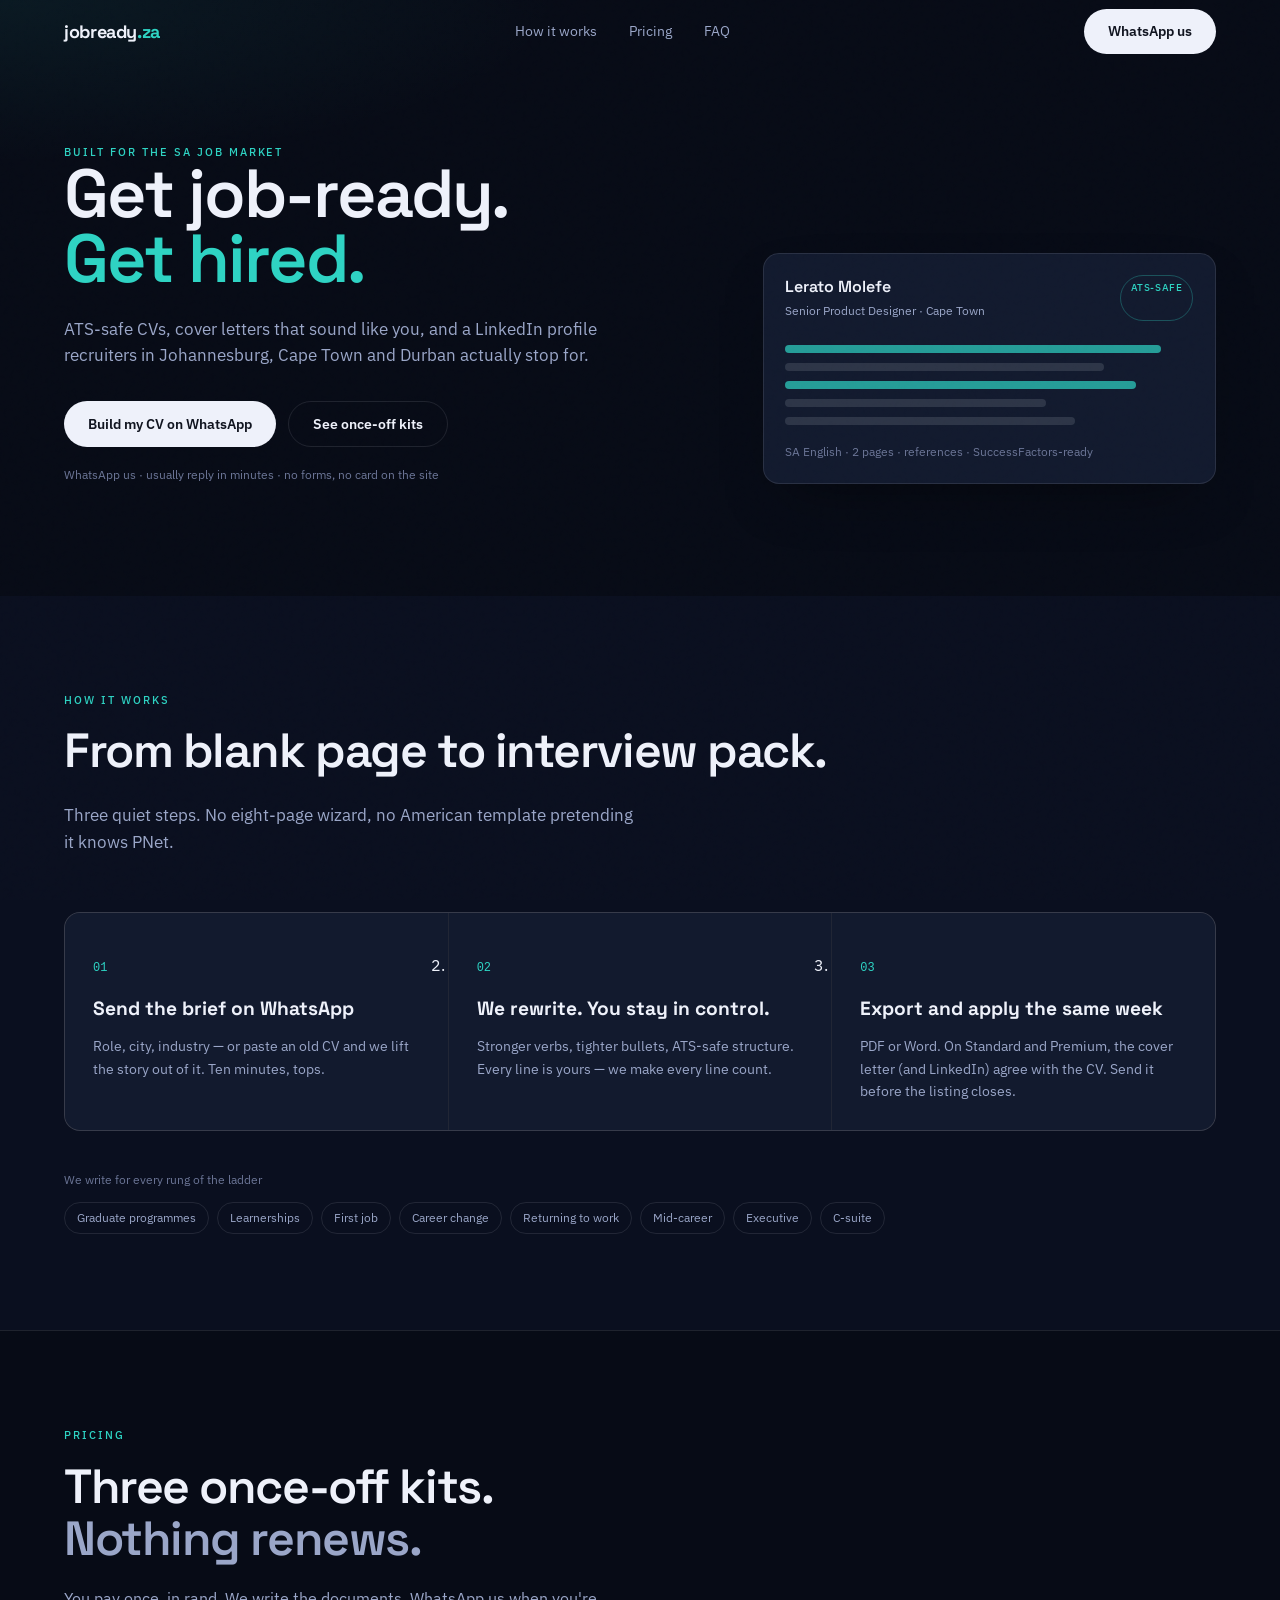
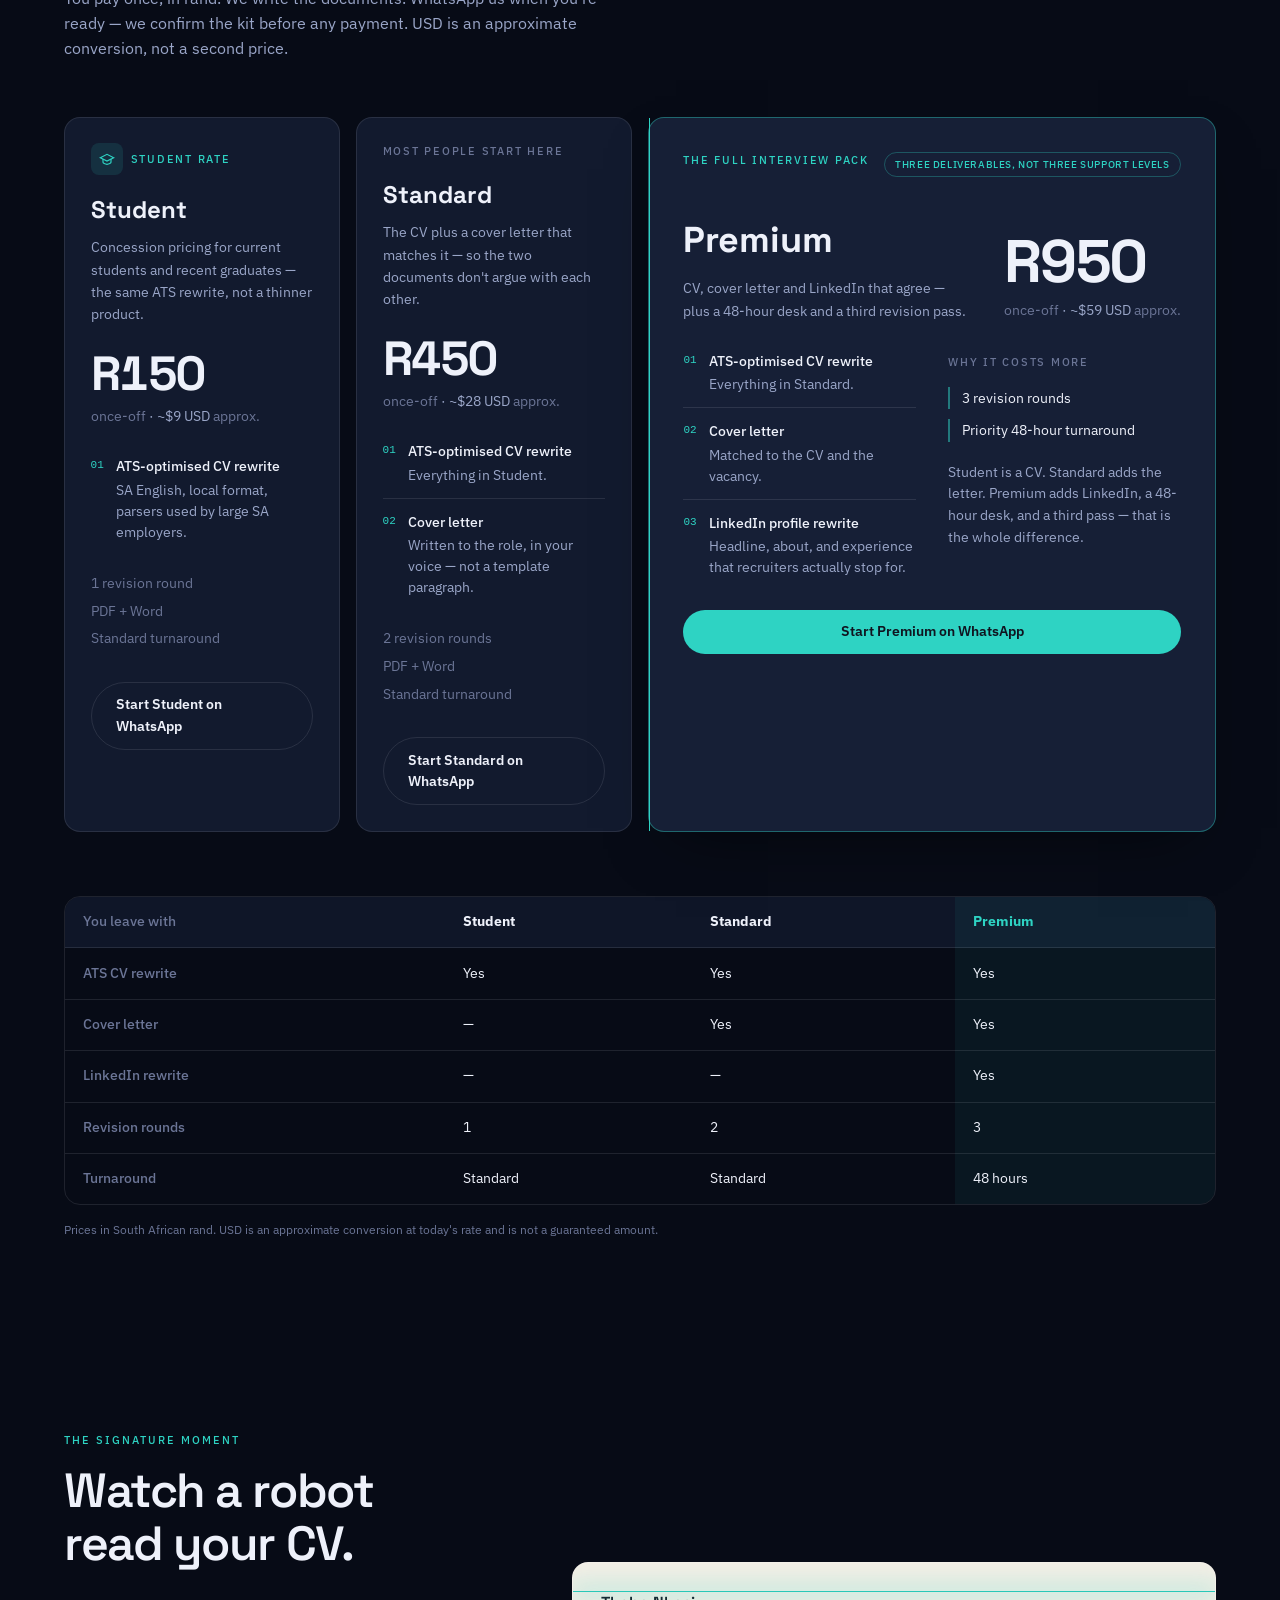
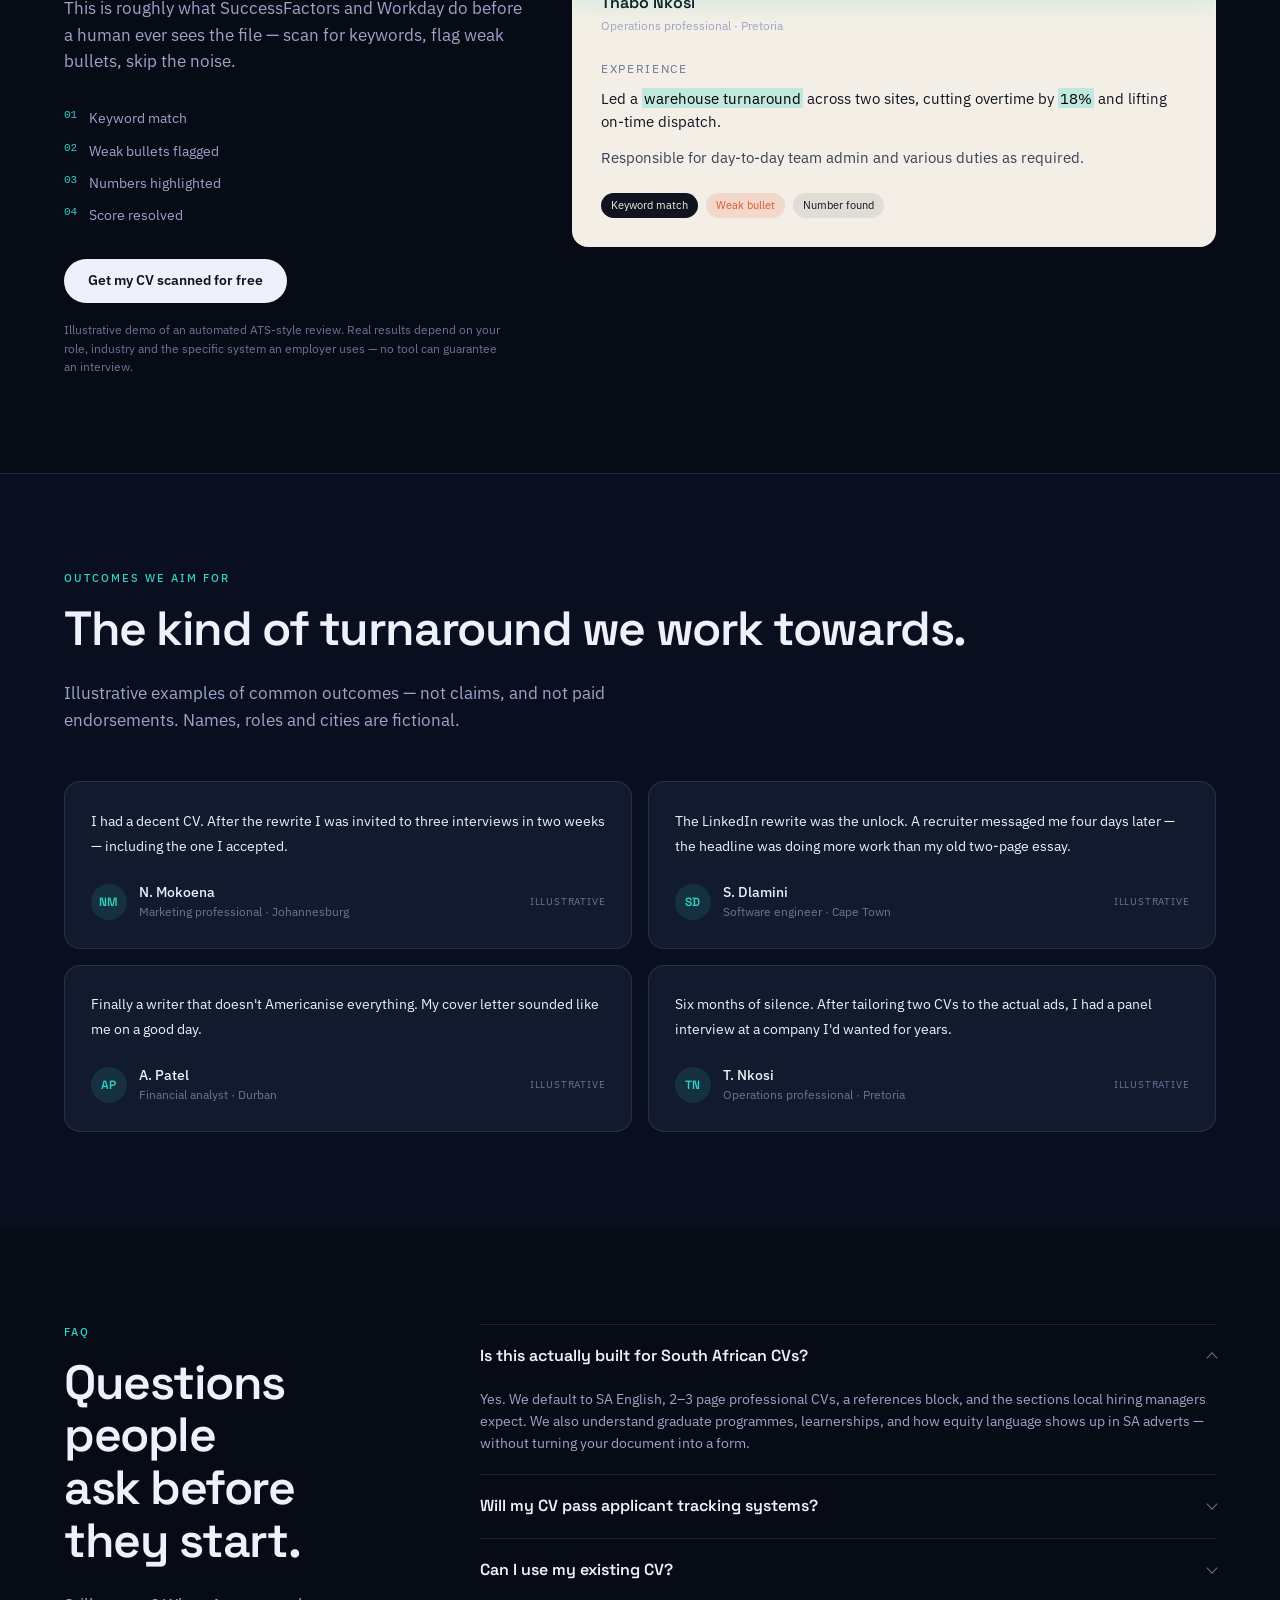
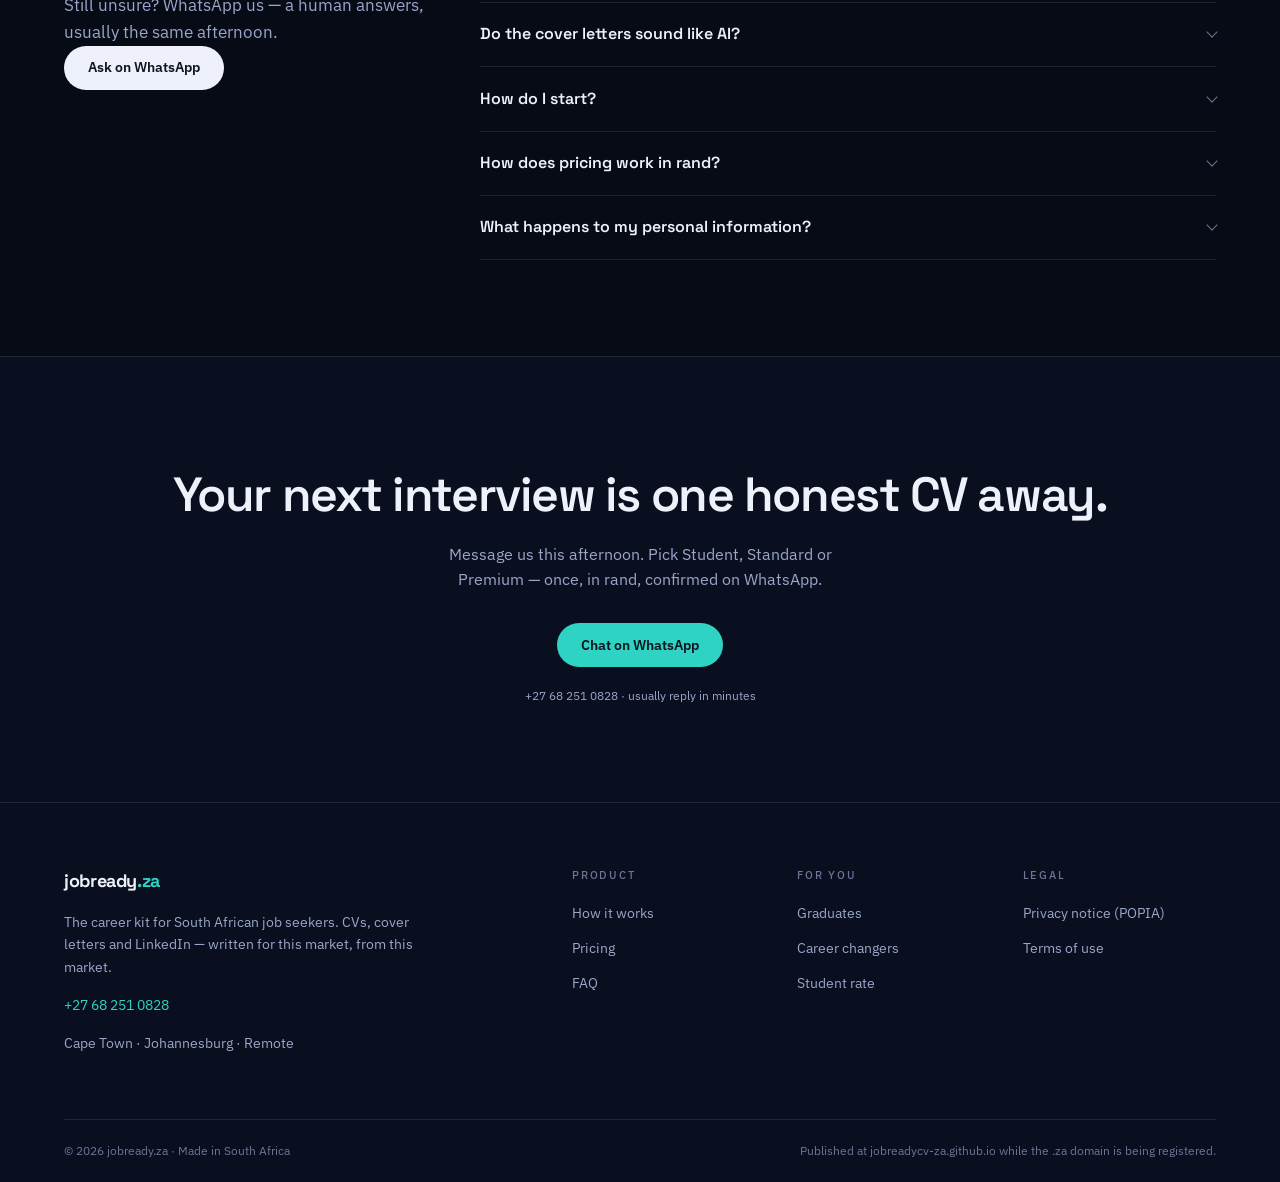
==== commit 87aff5bd: "Replace subscription pricing with once-off Student / Standard / Premium kits R150 / R450 / R950 once" ====
--- a/index.html
+++ b/index.html
@@ -3,58 +3,371 @@
   <head>
     <meta charset="UTF-8" />
     <meta name="viewport" content="width=device-width, initial-scale=1.0" />
-    <title>jobready.za — CVs, cover letters &amp; LinkedIn built for South Africa</title>
+    <title>jobready.za — CVs written for South Africa</title>
     <meta
       name="description"
-      content="ATS-safe CVs, cover letters that sound like you, and a LinkedIn profile South African recruiters actually stop for. SA English, local format, WhatsApp-first. Start free."
+      content="ATS-safe CVs, cover letters that sound like you, and a LinkedIn profile South African recruiters actually stop for. Once-off kits from R150. WhatsApp-first."
     />
-    <meta name="theme-color" content="#0a0f1f" />
+    <meta name="theme-color" content="#070b16" />
     <link rel="canonical" href="https://jobreadycv-za.github.io/" />
     <meta property="og:type" content="website" />
-    <meta property="og:title" content="jobready.za — Your CV, Job-Ready. Instantly." />
-    <meta
-      property="og:description"
-      content="ATS-safe CVs, cover letters that sound like you, and a LinkedIn profile South African recruiters actually stop for. Start free on WhatsApp."
-    />
+    <meta property="og:title" content="jobready.za — CVs written for South Africa" />
+    <meta property="og:description" content="Once-off CV, cover letter and LinkedIn kits written for the South African job market." />
     <meta property="og:url" content="https://jobreadycv-za.github.io/" />
     <meta property="og:image" content="/og-image.png" />
-    <meta property="og:image:width" content="1200" />
-    <meta property="og:image:height" content="630" />
     <meta name="twitter:card" content="summary_large_image" />
-    <meta name="twitter:title" content="jobready.za — Your CV, Job-Ready. Instantly." />
-    <meta
-      name="twitter:description"
-      content="ATS-safe CVs, cover letters that sound like you, and a LinkedIn profile South African recruiters actually stop for. Start free on WhatsApp."
-    />
-    <meta name="twitter:image" content="/og-image.png" />
     <link rel="icon" type="image/svg+xml" href="/favicon.svg" />
-    <link rel="preload" href="/fonts/spacegrotesk-latin.woff2" as="font" type="font/woff2" crossorigin />
-    <link rel="preload" href="/fonts/inter-latin.woff2" as="font" type="font/woff2" crossorigin />
-    <script type="module" crossorigin src="/assets/index-BJ5WZIMj.js"></script>
-    <link rel="stylesheet" crossorigin href="/assets/index-B2VFNfG9.css">
+    <link rel="preconnect" href="https://fonts.googleapis.com" />
+    <link rel="preconnect" href="https://fonts.gstatic.com" crossorigin />
+    <link href="https://fonts.googleapis.com/css2?family=IBM+Plex+Sans:ital,wght@0,400;0,500;0,600;1,400&family=Space+Grotesk:wght@500;600;700&display=swap" rel="stylesheet" />
+    <link rel="stylesheet" href="/site.css" />
   </head>
   <body>
-    <div id="root">
-      <!-- Static LCP skeleton: paints the hero headline before JS loads, so
-           the largest contentful element never waits for React. Removed on mount. -->
-      <div id="boot" aria-hidden="true" style="padding: 9rem 2rem 0; max-width: 72rem; margin: 0 auto">
-        <div
-          style="font: 600 11px/1 Inter, system-ui, sans-serif; letter-spacing: .18em; text-transform: uppercase; color: #2ed3c3"
-        >
-          Built for the SA job market
-        </div>
-        <div
-          style="font: 700 clamp(2.9rem, 7vw, 4.2rem)/0.98 'Space Grotesk', 'Inter', system-ui, sans-serif; letter-spacing: -0.02em; color: #fff; margin-top: 1.5rem"
-        >
-          Get job-ready.<br /><em style="color: #f2663b">Get hired.</em>
-        </div>
-        <div
-          style="font: 400 clamp(1rem, 2vw, 1.125rem)/1.6 Inter, system-ui, sans-serif; color: #9aa6c8; max-width: 34rem; margin-top: 1.5rem"
-        >
-          ATS-safe CVs, cover letters that sound like you, and a LinkedIn profile
-          recruiters in Johannesburg, Cape Town and Durban actually stop for.
-        </div>
+    <div class="grain" aria-hidden="true"></div>
+    <a class="skip" href="#main">Skip to content</a>
+
+    <header class="nav" id="nav">
+      <div class="nav-inner">
+        <a class="logo" href="/">jobready<span>.za</span></a>
+        <nav class="nav-links" aria-label="Primary">
+          <a href="#how">How it works</a>
+          <a href="#pricing">Pricing</a>
+          <a href="#faq">FAQ</a>
+        </nav>
+        <a class="btn btn-fg nav-cta" href="https://wa.me/27682510828?text=Hi%20jobready.za%20%E2%80%94%20I%20want%20a%20CV%20that%20gets%20interviews.%20Can%20we%20start%20with%20a%20once-off%20kit%3F" target="_blank" rel="noopener">WhatsApp us</a>
+        <button class="menu-btn" type="button" aria-expanded="false" aria-controls="mobile" id="menuBtn">Menu</button>
       </div>
+    </header>
+    <div class="mobile-panel" id="mobile">
+      <a href="#how">How it works</a>
+      <a href="#pricing">Pricing</a>
+      <a href="#faq">FAQ</a>
+      <a class="btn btn-fg" style="margin-top:12px" href="https://wa.me/27682510828?text=Hi%20jobready.za%20%E2%80%94%20I%20want%20a%20CV%20that%20gets%20interviews." target="_blank" rel="noopener">WhatsApp us</a>
     </div>
+
+    <main id="main">
+      <section class="hero">
+        <div class="wrap hero-grid">
+          <div>
+            <p class="kicker">Built for the SA job market</p>
+            <h1>Get job-ready.<em>Get hired.</em></h1>
+            <p class="lede">ATS-safe CVs, cover letters that sound like you, and a LinkedIn profile recruiters in Johannesburg, Cape Town and Durban actually stop for.</p>
+            <div class="hero-actions">
+              <a class="btn btn-fg" href="https://wa.me/27682510828?text=Hi%20jobready.za%20%E2%80%94%20I%20want%20a%20CV%20that%20gets%20interviews.%20Can%20we%20start%20with%20a%20once-off%20kit%3F" target="_blank" rel="noopener">Build my CV on WhatsApp</a>
+              <a class="btn btn-ghost" href="#pricing">See once-off kits</a>
+            </div>
+            <p class="fine">WhatsApp us · usually reply in minutes · no forms, no card on the site</p>
+          </div>
+          <aside class="cv-card">
+            <div class="cv-top">
+              <div>
+                <p class="cv-name">Lerato Molefe</p>
+                <p class="cv-meta">Senior Product Designer · Cape Town</p>
+              </div>
+              <span class="pill">ATS-safe</span>
+            </div>
+            <div class="bars" aria-hidden="true">
+              <div class="bar on" style="width:92%"></div>
+              <div class="bar" style="width:78%"></div>
+              <div class="bar on" style="width:86%"></div>
+              <div class="bar" style="width:64%"></div>
+              <div class="bar" style="width:71%"></div>
+            </div>
+            <p class="fine">SA English · 2 pages · references · SuccessFactors-ready</p>
+          </aside>
+        </div>
+      </section>
+
+      <section class="section navy" id="how">
+        <div class="wrap">
+          <p class="kicker">How it works</p>
+          <h2>From blank page to interview pack.</h2>
+          <p class="lede">Three quiet steps. No eight-page wizard, no American template pretending it knows PNet.</p>
+          <ol class="steps">
+            <li class="step">
+              <p class="n">01</p>
+              <h3>Send the brief on WhatsApp</h3>
+              <p>Role, city, industry — or paste an old CV and we lift the story out of it. Ten minutes, tops.</p>
+            </li>
+            <li class="step">
+              <p class="n">02</p>
+              <h3>We rewrite. You stay in control.</h3>
+              <p>Stronger verbs, tighter bullets, ATS-safe structure. Every line is yours — we make every line count.</p>
+            </li>
+            <li class="step">
+              <p class="n">03</p>
+              <h3>Export and apply the same week</h3>
+              <p>PDF or Word. On Standard and Premium, the cover letter (and LinkedIn) agree with the CV. Send it before the listing closes.</p>
+            </li>
+          </ol>
+          <div class="tags">
+            <p class="fine">We write for every rung of the ladder</p>
+            <ul>
+              <li>Graduate programmes</li><li>Learnerships</li><li>First job</li><li>Career change</li>
+              <li>Returning to work</li><li>Mid-career</li><li>Executive</li><li>C-suite</li>
+            </ul>
+          </div>
+        </div>
+      </section>
+
+      <section class="section bg rule" id="pricing">
+        <div class="wrap">
+          <div class="price-intro">
+            <p class="kicker">Pricing</p>
+            <h2>Three once-off kits.<span class="sub">Nothing renews.</span></h2>
+            <p class="price-copy">You pay once, in rand. We write the documents. WhatsApp us when you're ready — we confirm the kit before any payment. USD is an approximate conversion, not a second price.</p>
+          </div>
+
+          <div class="grid-tiers">
+            <article class="card student">
+              <div class="student-row">
+                <span class="cap" aria-hidden="true">
+                  <svg width="16" height="16" viewBox="0 0 24 24" fill="none" stroke="currentColor" stroke-width="1.75"><path d="M22 10 12 5 2 10l10 5 10-5Z"/><path d="M6 12v5c0 1 3 3 6 3s6-2 6-3v-5"/></svg>
+                </span>
+                <p class="eyebrow teal">Student rate</p>
+              </div>
+              <h3>Student</h3>
+              <p class="blurb">Concession pricing for current students and recent graduates — the same ATS rewrite, not a thinner product.</p>
+              <p class="price">R150</p>
+              <p class="price-note"><span class="dim">once-off</span> · ~$9 USD <span class="dim">approx.</span></p>
+              <ul class="dels">
+                <li><span class="num">01</span><div><strong>ATS-optimised CV rewrite</strong><span>SA English, local format, parsers used by large SA employers.</span></div></li>
+              </ul>
+              <ul class="extras"><li>1 revision round</li><li>PDF + Word</li><li>Standard turnaround</li></ul>
+              <a class="btn btn-ghost btn-wide" href="https://wa.me/27682510828?text=Hi%20jobready.za%20%E2%80%94%20I'd%20like%20the%20Student%20kit%20(R150%20once-off).%20I'm%20a%20student%20/%20recent%20graduate%20and%20need%20an%20ATS-optimised%20CV%20rewrite." target="_blank" rel="noopener">Start Student on WhatsApp</a>
+            </article>
+
+            <article class="card standard">
+              <p class="eyebrow">Most people start here</p>
+              <h3>Standard</h3>
+              <p class="blurb">The CV plus a cover letter that matches it — so the two documents don't argue with each other.</p>
+              <p class="price">R450</p>
+              <p class="price-note"><span class="dim">once-off</span> · ~$28 USD <span class="dim">approx.</span></p>
+              <ul class="dels">
+                <li><span class="num">01</span><div><strong>ATS-optimised CV rewrite</strong><span>Everything in Student.</span></div></li>
+                <li><span class="num">02</span><div><strong>Cover letter</strong><span>Written to the role, in your voice — not a template paragraph.</span></div></li>
+              </ul>
+              <ul class="extras"><li>2 revision rounds</li><li>PDF + Word</li><li>Standard turnaround</li></ul>
+              <a class="btn btn-ghost btn-wide" href="https://wa.me/27682510828?text=Hi%20jobready.za%20%E2%80%94%20I'd%20like%20the%20Standard%20kit%20(R450%20once-off):%20ATS%20CV%20rewrite%20plus%20a%20cover%20letter." target="_blank" rel="noopener">Start Standard on WhatsApp</a>
+            </article>
+
+            <article class="card premium">
+              <div class="premium-head">
+                <p class="eyebrow teal">The full interview pack</p>
+                <p class="pill">Three deliverables, not three support levels</p>
+              </div>
+              <div class="premium-split">
+                <div>
+                  <h3>Premium</h3>
+                  <p class="blurb">CV, cover letter and LinkedIn that agree — plus a 48-hour desk and a third revision pass.</p>
+                </div>
+                <div>
+                  <p class="price">R950</p>
+                  <p class="price-note"><span class="dim">once-off</span> · ~$59 USD <span class="dim">approx.</span></p>
+                </div>
+              </div>
+              <div class="premium-body">
+                <ul class="dels">
+                  <li><span class="num">01</span><div><strong>ATS-optimised CV rewrite</strong><span>Everything in Standard.</span></div></li>
+                  <li><span class="num">02</span><div><strong>Cover letter</strong><span>Matched to the CV and the vacancy.</span></div></li>
+                  <li><span class="num">03</span><div><strong>LinkedIn profile rewrite</strong><span>Headline, about, and experience that recruiters actually stop for.</span></div></li>
+                </ul>
+                <div class="why">
+                  <p class="lab">Why it costs more</p>
+                  <ul>
+                    <li>3 revision rounds</li>
+                    <li>Priority 48-hour turnaround</li>
+                  </ul>
+                  <p class="note">Student is a CV. Standard adds the letter. Premium adds LinkedIn, a 48-hour desk, and a third pass — that is the whole difference.</p>
+                </div>
+              </div>
+              <a class="btn btn-accent btn-wide" href="https://wa.me/27682510828?text=Hi%20jobready.za%20%E2%80%94%20I'd%20like%20the%20Premium%20kit%20(R950%20once-off):%20CV,%20cover%20letter%20and%20LinkedIn,%20with%2048-hour%20turnaround." target="_blank" rel="noopener">Start Premium on WhatsApp</a>
+            </article>
+          </div>
+
+          <div class="table-wrap">
+            <table>
+              <caption class="sr-only" style="position:absolute;width:1px;height:1px;overflow:hidden">What each once-off kit includes</caption>
+              <thead>
+                <tr>
+                  <th class="dim">You leave with</th>
+                  <th>Student</th>
+                  <th>Standard</th>
+                  <th class="prem">Premium</th>
+                </tr>
+              </thead>
+              <tbody>
+                <tr><th class="dim">ATS CV rewrite</th><td>Yes</td><td>Yes</td><td class="prem">Yes</td></tr>
+                <tr><th class="dim">Cover letter</th><td>—</td><td>Yes</td><td class="prem">Yes</td></tr>
+                <tr><th class="dim">LinkedIn rewrite</th><td>—</td><td>—</td><td class="prem">Yes</td></tr>
+                <tr><th class="dim">Revision rounds</th><td>1</td><td>2</td><td class="prem">3</td></tr>
+                <tr><th class="dim">Turnaround</th><td>Standard</td><td>Standard</td><td class="prem">48 hours</td></tr>
+              </tbody>
+            </table>
+          </div>
+          <p class="legal">Prices in South African rand. USD is an approximate conversion at today's rate and is not a guaranteed amount.</p>
+        </div>
+      </section>
+
+      <section class="section bg" id="ats">
+        <div class="wrap ats-grid">
+          <div>
+            <p class="kicker">The signature moment</p>
+            <h2>Watch a robot read your CV.</h2>
+            <p class="lede">This is roughly what SuccessFactors and Workday do before a human ever sees the file — scan for keywords, flag weak bullets, skip the noise.</p>
+            <ul class="ats-list">
+              <li><span>01</span>Keyword match</li>
+              <li><span>02</span>Weak bullets flagged</li>
+              <li><span>03</span>Numbers highlighted</li>
+              <li><span>04</span>Score resolved</li>
+            </ul>
+            <a class="btn btn-fg" style="margin-top:2rem" href="https://wa.me/27682510828?text=Hi%20jobready.za%20%E2%80%94%20I'd%20like%20a%20free%20ATS%20review%20of%20my%20current%20CV%20before%20I%20pick%20a%20kit." target="_blank" rel="noopener">Get my CV scanned for free</a>
+            <p class="fine" style="max-width:28rem">Illustrative demo of an automated ATS-style review. Real results depend on your role, industry and the specific system an employer uses — no tool can guarantee an interview.</p>
+          </div>
+          <div class="paper">
+            <div class="scan" aria-hidden="true"></div>
+            <p class="cv-name">Thabo Nkosi</p>
+            <p class="cv-meta">Operations professional · Pretoria</p>
+            <p class="fine" style="letter-spacing:.14em;text-transform:uppercase;margin-top:1.5rem">Experience</p>
+            <p style="margin-top:.5rem;font-size:.95rem">Led a <mark class="hl">warehouse turnaround</mark> across two sites, cutting overtime by <mark class="hl">18%</mark> and lifting on-time dispatch.</p>
+            <p style="margin-top:.75rem;font-size:.95rem;color:var(--ink-soft)">Responsible for day-to-day team admin and various duties as required.</p>
+            <div class="flags">
+              <span class="k">Keyword match</span>
+              <span class="w">Weak bullet</span>
+              <span class="n">Number found</span>
+            </div>
+          </div>
+        </div>
+      </section>
+
+      <section class="section navy rule">
+        <div class="wrap">
+          <p class="kicker">Outcomes we aim for</p>
+          <h2>The kind of turnaround we work towards.</h2>
+          <p class="lede">Illustrative examples of common outcomes — not claims, and not paid endorsements. Names, roles and cities are fictional.</p>
+          <div class="stories">
+            <article class="story">
+              <q>I had a decent CV. After the rewrite I was invited to three interviews in two weeks — including the one I accepted.</q>
+              <div class="who"><span class="av">NM</span><div><p class="nm">N. Mokoena</p><p class="rl">Marketing professional · Johannesburg</p></div><span class="tag">Illustrative</span></div>
+            </article>
+            <article class="story">
+              <q>The LinkedIn rewrite was the unlock. A recruiter messaged me four days later — the headline was doing more work than my old two-page essay.</q>
+              <div class="who"><span class="av">SD</span><div><p class="nm">S. Dlamini</p><p class="rl">Software engineer · Cape Town</p></div><span class="tag">Illustrative</span></div>
+            </article>
+            <article class="story">
+              <q>Finally a writer that doesn't Americanise everything. My cover letter sounded like me on a good day.</q>
+              <div class="who"><span class="av">AP</span><div><p class="nm">A. Patel</p><p class="rl">Financial analyst · Durban</p></div><span class="tag">Illustrative</span></div>
+            </article>
+            <article class="story">
+              <q>Six months of silence. After tailoring two CVs to the actual ads, I had a panel interview at a company I'd wanted for years.</q>
+              <div class="who"><span class="av">TN</span><div><p class="nm">T. Nkosi</p><p class="rl">Operations professional · Pretoria</p></div><span class="tag">Illustrative</span></div>
+            </article>
+          </div>
+        </div>
+      </section>
+
+      <section class="section bg" id="faq">
+        <div class="wrap faq-grid">
+          <div>
+            <p class="kicker">FAQ</p>
+            <h2>Questions people ask before they start.</h2>
+            <p class="lede">Still unsure? WhatsApp us — a human answers, usually the same afternoon.</p>
+            <a class="btn btn-fg" href="https://wa.me/27682510828?text=Hi%20jobready.za%20%E2%80%94%20I%20have%20a%20question%20before%20I%20start." target="_blank" rel="noopener">Ask on WhatsApp</a>
+          </div>
+          <div>
+            <details open>
+              <summary>Is this actually built for South African CVs?</summary>
+              <p>Yes. We default to SA English, 2–3 page professional CVs, a references block, and the sections local hiring managers expect. We also understand graduate programmes, learnerships, and how equity language shows up in SA adverts — without turning your document into a form.</p>
+            </details>
+            <details>
+              <summary>Will my CV pass applicant tracking systems?</summary>
+              <p>Documents are structured with a single-column reading order, standard headings, and no text locked inside images. We write against the parsers used by large SA employers — SAP SuccessFactors, Oracle, Workday, and common PNet / Careers24 ingest paths.</p>
+            </details>
+            <details>
+              <summary>Can I use my existing CV?</summary>
+              <p>Yes. Send a PDF or Word file on WhatsApp. We'll extract the story, clean the structure, and rewrite it so it reads as one document — not a collage of old jobs.</p>
+            </details>
+            <details>
+              <summary>Do the cover letters sound like AI?</summary>
+              <p>Only if you accept the first draft unedited — which we don't recommend. The letter stays specific: company name, role, and your actual evidence. You adjust tone, cut lines, and keep the sentences that sound like you.</p>
+            </details>
+            <details>
+              <summary>How do I start?</summary>
+              <p>Tap any WhatsApp button on this page. Send the pre-filled note (or write your own), share your current CV or a job ad if you have one, and we'll get a first draft moving. No account, no card on the site — we confirm the kit and payment on the chat.</p>
+            </details>
+            <details>
+              <summary>How does pricing work in rand?</summary>
+              <p>Each kit is a once-off payment in ZAR: Student R150, Standard R450, Premium R950. The USD figures on the page are approximate conversions, not a fixed second price. We confirm the tier and payment details on WhatsApp before any work starts. Nothing renews.</p>
+            </details>
+            <details>
+              <summary>What happens to my personal information?</summary>
+              <p>We only keep what you send us — your name, contact details and CV content — and we use it solely to build your documents. We don't sell CVs or data to job boards, and you can ask us to delete everything at any time. See the privacy notice for the full picture under POPIA.</p>
+            </details>
+          </div>
+        </div>
+      </section>
+
+      <section class="section navy rule cta">
+        <div class="wrap">
+          <h2>Your next interview is one honest CV away.</h2>
+          <p>Message us this afternoon. Pick Student, Standard or Premium — once, in rand, confirmed on WhatsApp.</p>
+          <a class="btn btn-accent" href="https://wa.me/27682510828?text=Hi%20jobready.za%20%E2%80%94%20I%20want%20a%20CV%20that%20gets%20interviews.%20Can%20we%20start%20with%20a%20once-off%20kit%3F" target="_blank" rel="noopener">Chat on WhatsApp</a>
+          <p class="fine">+27 68 251 0828 · usually reply in minutes</p>
+        </div>
+      </section>
+    </main>
+
+    <footer>
+      <div class="wrap foot-grid">
+        <div>
+          <a class="logo" href="/">jobready<span>.za</span></a>
+          <p>The career kit for South African job seekers. CVs, cover letters and LinkedIn — written for this market, from this market.</p>
+          <p><a href="https://wa.me/27682510828" style="color:var(--accent)">+27 68 251 0828</a></p>
+          <p class="fine">Cape Town · Johannesburg · Remote</p>
+        </div>
+        <div class="cols">
+          <div>
+            <h4>Product</h4>
+            <ul>
+              <li><a href="#how">How it works</a></li>
+              <li><a href="#pricing">Pricing</a></li>
+              <li><a href="#faq">FAQ</a></li>
+            </ul>
+          </div>
+          <div>
+            <h4>For you</h4>
+            <ul>
+              <li><a href="#how">Graduates</a></li>
+              <li><a href="#pricing">Career changers</a></li>
+              <li><a href="#pricing">Student rate</a></li>
+            </ul>
+          </div>
+          <div>
+            <h4>Legal</h4>
+            <ul>
+              <li><a href="/privacy.html">Privacy notice (POPIA)</a></li>
+              <li><a href="/terms.html">Terms of use</a></li>
+            </ul>
+          </div>
+        </div>
+      </div>
+      <div class="wrap foot-bar">
+        <p>© <span id="yr">2026</span> jobready.za · Made in South Africa</p>
+        <p>Published at jobreadycv-za.github.io while the .za domain is being registered.</p>
+      </div>
+    </footer>
+
+    <script>
+      document.getElementById("yr").textContent = new Date().getFullYear();
+      const nav = document.getElementById("nav");
+      const btn = document.getElementById("menuBtn");
+      const panel = document.getElementById("mobile");
+      window.addEventListener("scroll", () => nav.classList.toggle("is-scrolled", window.scrollY > 12), { passive: true });
+      btn.addEventListener("click", () => {
+        const open = panel.classList.toggle("open");
+        btn.setAttribute("aria-expanded", open ? "true" : "false");
+      });
+      panel.querySelectorAll("a").forEach((a) => a.addEventListener("click", () => panel.classList.remove("open")));
+    </script>
   </body>
 </html>
--- a/site.css
+++ b/site.css
@@ -0,0 +1,245 @@
+:root {
+  --bg: #070b16;
+  --navy: #0a0f1f;
+  --elevated: #121a2e;
+  --panel: #161f36;
+  --fg: #eef1fa;
+  --muted: #9aa6c8;
+  --faint: #6b7596;
+  --accent: #2ed3c3;
+  --paper: #f3efe6;
+  --ink: #10141f;
+  --ink-soft: #3a4157;
+  --line: rgba(238, 241, 250, 0.1);
+  --line-strong: rgba(238, 241, 250, 0.18);
+  --danger: #e2552a;
+  --display: "Space Grotesk", "Segoe UI", system-ui, sans-serif;
+  --sans: "IBM Plex Sans", "Segoe UI", system-ui, sans-serif;
+  --mono: ui-monospace, "SF Mono", Menlo, monospace;
+  --ease: cubic-bezier(0.22, 1, 0.36, 1);
+}
+*, *::before, *::after { box-sizing: border-box; margin: 0; padding: 0; }
+html { scroll-behavior: smooth; background: var(--bg); color: var(--fg); }
+body {
+  font-family: var(--sans);
+  background: var(--bg);
+  color: var(--fg);
+  line-height: 1.55;
+  -webkit-font-smoothing: antialiased;
+}
+a { color: inherit; text-decoration: none; }
+img { max-width: 100%; }
+button { font: inherit; color: inherit; background: none; border: 0; cursor: pointer; }
+.wrap { width: min(72rem, calc(100% - 2.5rem)); margin-inline: auto; }
+@media (min-width: 768px) { .wrap { width: min(72rem, calc(100% - 4rem)); } }
+
+.grain {
+  pointer-events: none; position: fixed; inset: 0; z-index: 40; opacity: 0.035; mix-blend-mode: overlay;
+  background-image: url("data:image/svg+xml,%3Csvg viewBox='0 0 200 200' xmlns='http://www.w3.org/2000/svg'%3E%3Cfilter id='n'%3E%3CfeTurbulence type='fractalNoise' baseFrequency='0.85' numOctaves='4' stitchTiles='stitch'/%3E%3C/filter%3E%3Crect width='100%25' height='100%25' filter='url(%23n)'/%3E%3C/svg%3E");
+}
+
+.skip { position: absolute; left: -999px; }
+.skip:focus { left: 12px; top: 12px; z-index: 60; background: var(--fg); color: var(--ink); padding: 8px 12px; border-radius: 6px; }
+
+header.nav {
+  position: fixed; inset: 0 0 auto 0; z-index: 30; height: 64px;
+  display: flex; align-items: center; border-bottom: 1px solid transparent;
+  transition: background .2s var(--ease), border-color .2s var(--ease);
+}
+header.nav.is-scrolled { background: color-mix(in oklab, var(--bg) 90%, transparent); border-bottom-color: var(--line); backdrop-filter: blur(12px); }
+.nav-inner { display: flex; align-items: center; justify-content: space-between; width: min(72rem, calc(100% - 2.5rem)); margin-inline: auto; }
+.logo { font-family: var(--display); font-weight: 700; font-size: 1.125rem; letter-spacing: -0.02em; }
+.logo span { color: var(--accent); }
+.nav-links { display: none; gap: 2rem; }
+.nav-links a { font-size: 0.875rem; color: var(--muted); }
+.nav-links a:hover { color: var(--fg); }
+.btn {
+  display: inline-flex; align-items: center; justify-content: center; min-height: 44px;
+  border-radius: 999px; padding: 0.7rem 1.5rem; font-size: 0.875rem; font-weight: 600;
+  transition: transform .15s var(--ease), background .15s, border-color .15s;
+}
+.btn:active { transform: scale(0.96); }
+.btn-fg { background: var(--fg); color: var(--ink); }
+.btn-fg:hover { transform: translateY(-1px); }
+.btn-ghost { border: 1px solid var(--line); color: var(--fg); }
+.btn-ghost:hover { border-color: var(--line-strong); }
+.btn-accent { background: var(--accent); color: var(--ink); }
+.btn-accent:hover { transform: translateY(-1px); }
+.btn-wide { width: 100%; }
+.nav-cta { display: none; }
+.menu-btn { width: 44px; height: 44px; border: 1px solid var(--line); border-radius: 999px; display: grid; place-items: center; }
+.mobile-panel { display: none; position: fixed; top: 64px; inset-inline: 0; background: var(--bg); border-top: 1px solid var(--line); padding: 1.25rem 1.25rem 1.75rem; z-index: 29; }
+.mobile-panel.open { display: block; }
+.mobile-panel a { display: block; padding: 0.75rem 0.25rem; }
+@media (min-width: 1024px) {
+  .nav-links, .nav-cta { display: flex; }
+  .menu-btn { display: none; }
+}
+
+.hero { position: relative; overflow: hidden; padding: 7.5rem 0 5rem; }
+.hero::before {
+  content: ""; position: absolute; inset: 0;
+  background: radial-gradient(80% 50% at 0% 0%, rgba(46,211,195,0.07), transparent 55%);
+  pointer-events: none;
+}
+.hero-grid { display: grid; gap: 4rem; position: relative; }
+.kicker { font-size: 11px; font-weight: 500; letter-spacing: 0.18em; text-transform: uppercase; color: var(--accent); }
+h1 { font-family: var(--display); font-weight: 600; letter-spacing: -0.03em; font-size: clamp(2.9rem, 7vw, 4.25rem); line-height: 0.96; text-wrap: balance; }
+h1 em { font-style: normal; color: var(--accent); display: block; }
+.lede { margin-top: 1.5rem; max-width: 36rem; color: var(--muted); font-size: 1.05rem; line-height: 1.6; text-wrap: pretty; }
+.hero-actions { margin-top: 2rem; display: flex; flex-direction: column; gap: 0.75rem; }
+.fine { margin-top: 1.15rem; font-size: 0.75rem; color: var(--faint); }
+.cv-card { border: 1px solid var(--line); background: var(--elevated); border-radius: 16px; padding: 1.35rem; box-shadow: 0 24px 60px -28px rgba(0,0,0,0.6); }
+.cv-top { display: flex; justify-content: space-between; gap: 1rem; }
+.cv-name { font-family: var(--display); font-weight: 600; }
+.cv-meta { font-size: 0.75rem; color: var(--muted); margin-top: 2px; }
+.pill { border: 1px solid color-mix(in oklab, var(--accent) 30%, transparent); color: var(--accent); border-radius: 999px; padding: 4px 10px; font-size: 10px; font-weight: 500; letter-spacing: 0.06em; text-transform: uppercase; }
+.bars { margin-top: 1.5rem; display: grid; gap: 10px; }
+.bar { height: 8px; border-radius: 999px; background: color-mix(in oklab, var(--fg) 12%, transparent); }
+.bar.on { background: color-mix(in oklab, var(--accent) 70%, transparent); }
+@media (min-width: 640px) { .hero-actions { flex-direction: row; } }
+@media (min-width: 1024px) {
+  .hero { padding: 9rem 0 7rem; }
+  .hero-grid { grid-template-columns: 7fr 5fr; align-items: end; }
+}
+
+.section { padding: 6rem 0; }
+.section h2 { font-family: var(--display); font-weight: 600; letter-spacing: -0.03em; font-size: clamp(1.85rem, 4vw, 3rem); line-height: 1.1; text-wrap: balance; margin-top: 1rem; }
+.muted { color: var(--muted); }
+.navy { background: var(--navy); }
+.bg { background: var(--bg); }
+.rule { border-top: 1px solid var(--line); }
+
+.steps { margin-top: 3.5rem; display: grid; gap: 1px; background: var(--line); border: 1px solid var(--line); border-radius: 16px; overflow: hidden; }
+.step { background: var(--elevated); padding: 1.75rem; }
+.step .n { font-family: var(--mono); font-size: 12px; color: var(--accent); }
+.step h3 { font-family: var(--display); font-size: 1.2rem; margin-top: 1rem; }
+.step p { margin-top: 0.75rem; color: var(--muted); font-size: 0.9rem; }
+.tags { margin-top: 2.5rem; }
+.tags ul { display: flex; flex-wrap: wrap; gap: 8px; margin-top: 0.75rem; list-style: none; }
+.tags li { border: 1px solid var(--line); border-radius: 999px; padding: 6px 12px; font-size: 12px; color: var(--muted); }
+@media (min-width: 768px) { .steps { grid-template-columns: repeat(3, 1fr); } }
+
+.price-intro { max-width: 40rem; }
+.price-intro .sub { display: block; color: var(--muted); }
+.price-copy { margin-top: 1.25rem; color: var(--muted); max-width: 36rem; }
+.grid-tiers { margin-top: 3.5rem; display: grid; gap: 1rem; }
+.card {
+  display: flex; flex-direction: column; border: 1px solid var(--line);
+  background: var(--elevated); border-radius: 16px; padding: 1.6rem;
+}
+.card.premium {
+  position: relative; border-color: color-mix(in oklab, var(--accent) 40%, transparent);
+  background: var(--panel); box-shadow: 0 24px 60px -28px rgba(0,0,0,0.6);
+}
+.card.premium::before { content: ""; position: absolute; inset: 0 auto 0 0; width: 1px; background: var(--accent); }
+.eyebrow { font-size: 11px; font-weight: 500; letter-spacing: 0.16em; text-transform: uppercase; color: var(--faint); }
+.eyebrow.teal { color: var(--accent); }
+.student-row { display: flex; align-items: center; gap: 8px; }
+.cap { width: 32px; height: 32px; display: grid; place-items: center; border-radius: 8px; background: color-mix(in oklab, var(--accent) 12%, transparent); color: var(--accent); }
+.card h3 { font-family: var(--display); font-size: 1.5rem; margin-top: 1rem; }
+.card.premium h3 { font-size: clamp(1.8rem, 3vw, 2.25rem); }
+.blurb { margin-top: 0.5rem; color: var(--muted); font-size: 0.9rem; }
+.price { margin-top: 1.5rem; font-family: var(--display); font-weight: 700; letter-spacing: -0.03em; font-size: 3rem; line-height: 1; font-variant-numeric: tabular-nums; }
+.card.premium .price { font-size: 3.75rem; }
+.price-note { margin-top: 0.5rem; font-size: 0.875rem; color: var(--muted); }
+.price-note .dim { color: var(--faint); }
+.dels { margin-top: 1.75rem; list-style: none; }
+.dels li { display: flex; gap: 12px; border-top: 1px solid var(--line); padding-top: 12px; margin-top: 12px; }
+.dels li:first-child { border: 0; padding-top: 0; margin-top: 0; }
+.dels .num { font-family: var(--mono); font-size: 11px; color: var(--accent); line-height: 1.5; }
+.dels strong { display: block; font-size: 0.9rem; font-weight: 500; }
+.dels span { display: block; font-size: 0.85rem; color: var(--muted); margin-top: 2px; }
+.extras { margin-top: 1.5rem; list-style: none; color: var(--faint); font-size: 0.875rem; }
+.extras li { margin-top: 6px; }
+.card .btn { margin-top: 2rem; }
+.premium-head { display: flex; flex-wrap: wrap; justify-content: space-between; gap: 12px; }
+.why { margin-top: 2rem; }
+.why p.lab { font-size: 11px; letter-spacing: 0.16em; text-transform: uppercase; color: var(--faint); font-weight: 500; }
+.why ul { list-style: none; margin-top: 1rem; }
+.why li { border-left: 2px solid color-mix(in oklab, var(--accent) 50%, transparent); padding-left: 12px; margin-top: 10px; font-size: 0.9rem; }
+.why .note { margin-top: 1.25rem; color: var(--muted); font-size: 0.875rem; }
+@media (min-width: 1024px) {
+  .grid-tiers { grid-template-columns: repeat(12, 1fr); align-items: stretch; }
+  .card.student, .card.standard { grid-column: span 3; }
+  .card.premium { grid-column: span 6; padding: 2.15rem; }
+  .premium-split { display: grid; grid-template-columns: 1fr auto; gap: 2rem; align-items: end; margin-top: 1.25rem; }
+  .premium-body { display: grid; grid-template-columns: 1fr 1fr; gap: 2rem; }
+}
+
+.table-wrap { margin-top: 4rem; overflow-x: auto; border: 1px solid var(--line); border-radius: 16px; }
+table { width: 100%; min-width: 640px; border-collapse: collapse; text-align: left; font-size: 0.875rem; }
+th, td { padding: 0.9rem 1.15rem; }
+thead tr { background: color-mix(in oklab, var(--elevated) 80%, transparent); border-bottom: 1px solid var(--line); }
+tbody tr { border-bottom: 1px solid var(--line); }
+tbody tr:last-child { border-bottom: 0; }
+th.dim { color: var(--faint); font-weight: 500; }
+th.prem, td.prem { background: color-mix(in oklab, var(--accent) 6%, transparent); color: var(--fg); }
+th.prem { color: var(--accent); }
+.legal { margin-top: 1rem; font-size: 12px; color: var(--faint); }
+
+.ats-grid { display: grid; gap: 3rem; align-items: center; }
+.ats-list { list-style: none; margin-top: 2rem; }
+.ats-list li { display: flex; gap: 12px; color: var(--muted); font-size: 0.9rem; margin-top: 10px; }
+.ats-list span { font-family: var(--mono); font-size: 11px; color: var(--accent); }
+.paper {
+  position: relative; overflow: hidden; background: var(--paper); color: var(--ink);
+  border-radius: 16px; padding: 1.75rem; border: 1px solid var(--line);
+}
+.scan {
+  position: absolute; left: 0; right: 0; height: 1px; background: color-mix(in oklab, var(--accent) 80%, #14998c);
+  box-shadow: 0 0 24px 4px rgba(46,211,195,0.45); animation: scan 4.2s var(--ease) infinite alternate;
+}
+@keyframes scan { from { top: 8%; } to { top: 88%; } }
+.hl { background: color-mix(in oklab, var(--accent) 25%, transparent); padding: 0 2px; }
+.flags { display: flex; flex-wrap: wrap; gap: 8px; margin-top: 1.5rem; font-size: 11px; }
+.flags span { border-radius: 999px; padding: 4px 10px; }
+.flags .k { background: var(--ink); color: var(--paper); }
+.flags .w { background: color-mix(in oklab, var(--danger) 15%, transparent); color: var(--danger); }
+.flags .n { background: color-mix(in oklab, var(--ink) 8%, transparent); }
+@media (min-width: 1024px) { .ats-grid { grid-template-columns: 5fr 7fr; } }
+
+.stories { display: grid; gap: 1rem; margin-top: 3rem; }
+.story { border: 1px solid var(--line); background: var(--elevated); border-radius: 16px; padding: 1.6rem; }
+.story q { font-style: normal; quotes: none; font-size: 0.9rem; }
+.who { display: flex; align-items: center; gap: 12px; margin-top: 1.5rem; }
+.av { width: 36px; height: 36px; border-radius: 999px; display: grid; place-items: center; background: color-mix(in oklab, var(--accent) 12%, transparent); color: var(--accent); font-family: var(--display); font-size: 12px; font-weight: 600; }
+.who .nm { font-size: 0.875rem; font-weight: 500; }
+.who .rl { font-size: 12px; color: var(--faint); }
+.who .tag { margin-left: auto; font-size: 10px; letter-spacing: 0.08em; text-transform: uppercase; color: var(--faint); }
+@media (min-width: 768px) { .stories { grid-template-columns: 1fr 1fr; } }
+
+.faq-grid { display: grid; gap: 3rem; }
+details { border-bottom: 1px solid var(--line); }
+details:first-of-type { border-top: 1px solid var(--line); }
+summary { list-style: none; display: flex; justify-content: space-between; gap: 1rem; padding: 1.2rem 0; cursor: pointer; font-family: var(--display); font-weight: 600; }
+summary::-webkit-details-marker { display: none; }
+summary::after { content: ""; width: 8px; height: 8px; border-right: 1.5px solid var(--faint); border-bottom: 1.5px solid var(--faint); transform: rotate(45deg); margin-top: 6px; flex: 0 0 auto; transition: transform .2s var(--ease); }
+details[open] summary::after { transform: rotate(225deg); margin-top: 10px; }
+details p { color: var(--muted); font-size: 0.9rem; padding-bottom: 1.2rem; }
+@media (min-width: 1024px) { .faq-grid { grid-template-columns: 4fr 8fr; } }
+
+.cta { text-align: center; }
+.cta p { margin: 1.25rem auto 0; max-width: 28rem; color: var(--muted); }
+.cta .btn { margin-top: 2rem; }
+
+footer { border-top: 1px solid var(--line); background: var(--navy); }
+.foot-grid { display: grid; gap: 3rem; padding: 4rem 0; }
+.foot-grid p { color: var(--muted); font-size: 0.9rem; margin-top: 1rem; max-width: 22rem; }
+.cols { display: grid; grid-template-columns: 1fr 1fr; gap: 2rem; }
+.cols h4 { font-size: 11px; letter-spacing: 0.16em; text-transform: uppercase; color: var(--faint); font-weight: 500; }
+.cols ul { list-style: none; margin-top: 1rem; }
+.cols li { margin-top: 10px; }
+.cols a { font-size: 0.875rem; color: var(--muted); }
+.cols a:hover { color: var(--fg); }
+.foot-bar { display: flex; flex-direction: column; gap: 8px; border-top: 1px solid var(--line); padding: 1.4rem 0; font-size: 12px; color: var(--faint); }
+@media (min-width: 768px) {
+  .foot-grid { grid-template-columns: 5fr 7fr; }
+  .cols { grid-template-columns: repeat(3, 1fr); }
+  .foot-bar { flex-direction: row; justify-content: space-between; }
+}
+
+@media (prefers-reduced-motion: reduce) {
+  html { scroll-behavior: auto; }
+  *, *::before, *::after { animation-duration: 0.01ms !important; transition-duration: 0.01ms !important; }
+}
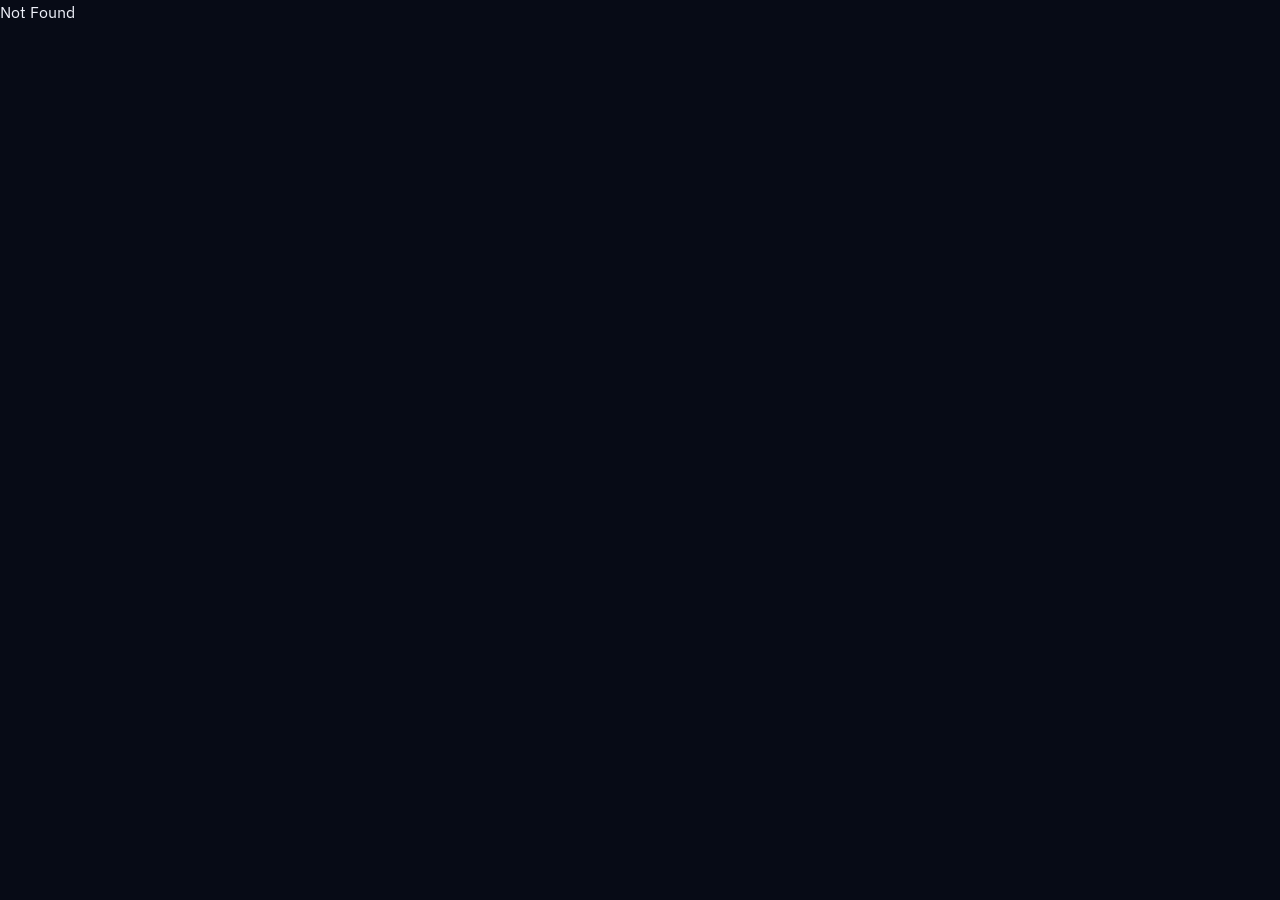
==== commit 328ccdde: "Make the homepage crawlable: real copy, schema, sitemap for Google." ====
--- a/index.html
+++ b/index.html
@@ -1,373 +1,118 @@
 <!doctype html>
 <html lang="en-ZA">
   <head>
-    <meta charset="UTF-8" />
-    <meta name="viewport" content="width=device-width, initial-scale=1.0" />
-    <title>jobready.za — CVs written for South Africa</title>
+    <meta charset="utf-8" />
+    <meta name="viewport" content="width=device-width, initial-scale=1" />
+    <title>jobready.za — ATS-safe CVs written for South Africa</title>
     <meta
       name="description"
-      content="ATS-safe CVs, cover letters that sound like you, and a LinkedIn profile South African recruiters actually stop for. Once-off kits from R150. WhatsApp-first."
+      content="Once-off CV, cover letter and LinkedIn kits for the South African job market. Student R150, Standard R450, Premium R950. WhatsApp-first. No subscription."
     />
+    <meta
+      name="keywords"
+      content="CV writing South Africa, ATS CV, jobready.za, cover letter, LinkedIn rewrite, Johannesburg, Cape Town, Durban"
+    />
+    <meta name="author" content="jobready.za" />
+    <meta name="robots" content="index, follow" />
     <meta name="theme-color" content="#070b16" />
+    <meta name="twitter:card" content="summary_large_image" />
+    <meta property="og:type" content="website" />
+    <meta property="og:locale" content="en_ZA" />
+    <meta property="og:site_name" content="jobready.za" />
+    <meta property="og:title" content="jobready.za — ATS-safe CVs written for South Africa" />
+    <meta
+      property="og:description"
+      content="Once-off CV, cover letter and LinkedIn kits written for Johannesburg, Cape Town and Durban. From R150. WhatsApp-first."
+    />
+    <meta property="og:url" content="https://jobreadycv-za.github.io/" />
+    <meta property="og:image" content="https://jobreadycv-za.github.io/og.jpg" />
+    <meta property="og:image:width" content="1200" />
+    <meta property="og:image:height" content="630" />
     <link rel="canonical" href="https://jobreadycv-za.github.io/" />
-    <meta property="og:type" content="website" />
-    <meta property="og:title" content="jobready.za — CVs written for South Africa" />
-    <meta property="og:description" content="Once-off CV, cover letter and LinkedIn kits written for the South African job market." />
-    <meta property="og:url" content="https://jobreadycv-za.github.io/" />
-    <meta property="og:image" content="/og-image.png" />
-    <meta name="twitter:card" content="summary_large_image" />
     <link rel="icon" type="image/svg+xml" href="/favicon.svg" />
     <link rel="preconnect" href="https://fonts.googleapis.com" />
     <link rel="preconnect" href="https://fonts.gstatic.com" crossorigin />
-    <link href="https://fonts.googleapis.com/css2?family=IBM+Plex+Sans:ital,wght@0,400;0,500;0,600;1,400&family=Space+Grotesk:wght@500;600;700&display=swap" rel="stylesheet" />
-    <link rel="stylesheet" href="/site.css" />
+    <link
+      rel="stylesheet"
+      href="https://fonts.googleapis.com/css2?family=IBM+Plex+Sans:ital,wght@0,400;0,500;0,600;1,400&family=Space+Grotesk:wght@500;600;700&display=swap"
+    />
+    <script type="application/ld+json">
+      {
+        "@context": "https://schema.org",
+        "@type": "ProfessionalService",
+        "name": "jobready.za",
+        "alternateName": "JobReady CV ZA",
+        "url": "https://jobreadycv-za.github.io/",
+        "image": "https://jobreadycv-za.github.io/og.jpg",
+        "description": "ATS-safe CVs, cover letters and LinkedIn rewrites written for the South African job market. Once-off kits from R150. Order on WhatsApp.",
+        "telephone": "+27682510828",
+        "priceRange": "ZAR 150–950",
+        "currenciesAccepted": "ZAR",
+        "areaServed": [
+          { "@type": "City", "name": "Cape Town" },
+          { "@type": "City", "name": "Johannesburg" },
+          { "@type": "City", "name": "Durban" },
+          { "@type": "Country", "name": "South Africa" }
+        ],
+        "address": {
+          "@type": "PostalAddress",
+          "addressCountry": "ZA",
+          "addressLocality": "Cape Town"
+        },
+        "sameAs": [
+          "https://jobreadycv-za.github.io/",
+          "https://wa.me/27682510828"
+        ],
+        "makesOffer": [
+          {
+            "@type": "Offer",
+            "name": "Student kit",
+            "price": "150",
+            "priceCurrency": "ZAR",
+            "description": "Once-off ATS-optimised CV rewrite for students and recent graduates."
+          },
+          {
+            "@type": "Offer",
+            "name": "Standard kit",
+            "price": "450",
+            "priceCurrency": "ZAR",
+            "description": "Once-off ATS CV rewrite plus a matching cover letter."
+          },
+          {
+            "@type": "Offer",
+            "name": "Premium kit",
+            "price": "950",
+            "priceCurrency": "ZAR",
+            "description": "Once-off CV, cover letter and LinkedIn rewrite with 48-hour turnaround."
+          }
+        ]
+      }
+    </script>
+    <script type="module" crossorigin src="/assets/index-BLvL5iMk.js"></script>
+    <link rel="stylesheet" crossorigin href="/assets/index-DOzww2eA.css">
   </head>
-  <body>
-    <div class="grain" aria-hidden="true"></div>
-    <a class="skip" href="#main">Skip to content</a>
-
-    <header class="nav" id="nav">
-      <div class="nav-inner">
-        <a class="logo" href="/">jobready<span>.za</span></a>
-        <nav class="nav-links" aria-label="Primary">
-          <a href="#how">How it works</a>
-          <a href="#pricing">Pricing</a>
-          <a href="#faq">FAQ</a>
-        </nav>
-        <a class="btn btn-fg nav-cta" href="https://wa.me/27682510828?text=Hi%20jobready.za%20%E2%80%94%20I%20want%20a%20CV%20that%20gets%20interviews.%20Can%20we%20start%20with%20a%20once-off%20kit%3F" target="_blank" rel="noopener">WhatsApp us</a>
-        <button class="menu-btn" type="button" aria-expanded="false" aria-controls="mobile" id="menuBtn">Menu</button>
-      </div>
-    </header>
-    <div class="mobile-panel" id="mobile">
-      <a href="#how">How it works</a>
-      <a href="#pricing">Pricing</a>
-      <a href="#faq">FAQ</a>
-      <a class="btn btn-fg" style="margin-top:12px" href="https://wa.me/27682510828?text=Hi%20jobready.za%20%E2%80%94%20I%20want%20a%20CV%20that%20gets%20interviews." target="_blank" rel="noopener">WhatsApp us</a>
+  <body class="antialiased">
+    <div id="root">
+      <main>
+        <h1>jobready.za — Get job-ready. Get hired.</h1>
+        <p>
+          ATS-safe CVs written for Johannesburg, Cape Town and Durban. One
+          document, one WhatsApp conversation. Once-off kits — nothing renews.
+        </p>
+        <h2>Once-off kits</h2>
+        <ul>
+          <li>Student — R150 (~$9 USD approx.) — ATS-optimised CV rewrite</li>
+          <li>Standard — R450 (~$28 USD approx.) — CV plus cover letter</li>
+          <li>
+            Premium — R950 (~$59 USD approx.) — CV, cover letter and LinkedIn,
+            48-hour desk
+          </li>
+        </ul>
+        <p>
+          WhatsApp <a href="https://wa.me/27682510828">+27 68 251 0828</a>.
+          Cape Town · Johannesburg · Remote.
+        </p>
+      </main>
     </div>
-
-    <main id="main">
-      <section class="hero">
-        <div class="wrap hero-grid">
-          <div>
-            <p class="kicker">Built for the SA job market</p>
-            <h1>Get job-ready.<em>Get hired.</em></h1>
-            <p class="lede">ATS-safe CVs, cover letters that sound like you, and a LinkedIn profile recruiters in Johannesburg, Cape Town and Durban actually stop for.</p>
-            <div class="hero-actions">
-              <a class="btn btn-fg" href="https://wa.me/27682510828?text=Hi%20jobready.za%20%E2%80%94%20I%20want%20a%20CV%20that%20gets%20interviews.%20Can%20we%20start%20with%20a%20once-off%20kit%3F" target="_blank" rel="noopener">Build my CV on WhatsApp</a>
-              <a class="btn btn-ghost" href="#pricing">See once-off kits</a>
-            </div>
-            <p class="fine">WhatsApp us · usually reply in minutes · no forms, no card on the site</p>
-          </div>
-          <aside class="cv-card">
-            <div class="cv-top">
-              <div>
-                <p class="cv-name">Lerato Molefe</p>
-                <p class="cv-meta">Senior Product Designer · Cape Town</p>
-              </div>
-              <span class="pill">ATS-safe</span>
-            </div>
-            <div class="bars" aria-hidden="true">
-              <div class="bar on" style="width:92%"></div>
-              <div class="bar" style="width:78%"></div>
-              <div class="bar on" style="width:86%"></div>
-              <div class="bar" style="width:64%"></div>
-              <div class="bar" style="width:71%"></div>
-            </div>
-            <p class="fine">SA English · 2 pages · references · SuccessFactors-ready</p>
-          </aside>
-        </div>
-      </section>
-
-      <section class="section navy" id="how">
-        <div class="wrap">
-          <p class="kicker">How it works</p>
-          <h2>From blank page to interview pack.</h2>
-          <p class="lede">Three quiet steps. No eight-page wizard, no American template pretending it knows PNet.</p>
-          <ol class="steps">
-            <li class="step">
-              <p class="n">01</p>
-              <h3>Send the brief on WhatsApp</h3>
-              <p>Role, city, industry — or paste an old CV and we lift the story out of it. Ten minutes, tops.</p>
-            </li>
-            <li class="step">
-              <p class="n">02</p>
-              <h3>We rewrite. You stay in control.</h3>
-              <p>Stronger verbs, tighter bullets, ATS-safe structure. Every line is yours — we make every line count.</p>
-            </li>
-            <li class="step">
-              <p class="n">03</p>
-              <h3>Export and apply the same week</h3>
-              <p>PDF or Word. On Standard and Premium, the cover letter (and LinkedIn) agree with the CV. Send it before the listing closes.</p>
-            </li>
-          </ol>
-          <div class="tags">
-            <p class="fine">We write for every rung of the ladder</p>
-            <ul>
-              <li>Graduate programmes</li><li>Learnerships</li><li>First job</li><li>Career change</li>
-              <li>Returning to work</li><li>Mid-career</li><li>Executive</li><li>C-suite</li>
-            </ul>
-          </div>
-        </div>
-      </section>
-
-      <section class="section bg rule" id="pricing">
-        <div class="wrap">
-          <div class="price-intro">
-            <p class="kicker">Pricing</p>
-            <h2>Three once-off kits.<span class="sub">Nothing renews.</span></h2>
-            <p class="price-copy">You pay once, in rand. We write the documents. WhatsApp us when you're ready — we confirm the kit before any payment. USD is an approximate conversion, not a second price.</p>
-          </div>
-
-          <div class="grid-tiers">
-            <article class="card student">
-              <div class="student-row">
-                <span class="cap" aria-hidden="true">
-                  <svg width="16" height="16" viewBox="0 0 24 24" fill="none" stroke="currentColor" stroke-width="1.75"><path d="M22 10 12 5 2 10l10 5 10-5Z"/><path d="M6 12v5c0 1 3 3 6 3s6-2 6-3v-5"/></svg>
-                </span>
-                <p class="eyebrow teal">Student rate</p>
-              </div>
-              <h3>Student</h3>
-              <p class="blurb">Concession pricing for current students and recent graduates — the same ATS rewrite, not a thinner product.</p>
-              <p class="price">R150</p>
-              <p class="price-note"><span class="dim">once-off</span> · ~$9 USD <span class="dim">approx.</span></p>
-              <ul class="dels">
-                <li><span class="num">01</span><div><strong>ATS-optimised CV rewrite</strong><span>SA English, local format, parsers used by large SA employers.</span></div></li>
-              </ul>
-              <ul class="extras"><li>1 revision round</li><li>PDF + Word</li><li>Standard turnaround</li></ul>
-              <a class="btn btn-ghost btn-wide" href="https://wa.me/27682510828?text=Hi%20jobready.za%20%E2%80%94%20I'd%20like%20the%20Student%20kit%20(R150%20once-off).%20I'm%20a%20student%20/%20recent%20graduate%20and%20need%20an%20ATS-optimised%20CV%20rewrite." target="_blank" rel="noopener">Start Student on WhatsApp</a>
-            </article>
-
-            <article class="card standard">
-              <p class="eyebrow">Most people start here</p>
-              <h3>Standard</h3>
-              <p class="blurb">The CV plus a cover letter that matches it — so the two documents don't argue with each other.</p>
-              <p class="price">R450</p>
-              <p class="price-note"><span class="dim">once-off</span> · ~$28 USD <span class="dim">approx.</span></p>
-              <ul class="dels">
-                <li><span class="num">01</span><div><strong>ATS-optimised CV rewrite</strong><span>Everything in Student.</span></div></li>
-                <li><span class="num">02</span><div><strong>Cover letter</strong><span>Written to the role, in your voice — not a template paragraph.</span></div></li>
-              </ul>
-              <ul class="extras"><li>2 revision rounds</li><li>PDF + Word</li><li>Standard turnaround</li></ul>
-              <a class="btn btn-ghost btn-wide" href="https://wa.me/27682510828?text=Hi%20jobready.za%20%E2%80%94%20I'd%20like%20the%20Standard%20kit%20(R450%20once-off):%20ATS%20CV%20rewrite%20plus%20a%20cover%20letter." target="_blank" rel="noopener">Start Standard on WhatsApp</a>
-            </article>
-
-            <article class="card premium">
-              <div class="premium-head">
-                <p class="eyebrow teal">The full interview pack</p>
-                <p class="pill">Three deliverables, not three support levels</p>
-              </div>
-              <div class="premium-split">
-                <div>
-                  <h3>Premium</h3>
-                  <p class="blurb">CV, cover letter and LinkedIn that agree — plus a 48-hour desk and a third revision pass.</p>
-                </div>
-                <div>
-                  <p class="price">R950</p>
-                  <p class="price-note"><span class="dim">once-off</span> · ~$59 USD <span class="dim">approx.</span></p>
-                </div>
-              </div>
-              <div class="premium-body">
-                <ul class="dels">
-                  <li><span class="num">01</span><div><strong>ATS-optimised CV rewrite</strong><span>Everything in Standard.</span></div></li>
-                  <li><span class="num">02</span><div><strong>Cover letter</strong><span>Matched to the CV and the vacancy.</span></div></li>
-                  <li><span class="num">03</span><div><strong>LinkedIn profile rewrite</strong><span>Headline, about, and experience that recruiters actually stop for.</span></div></li>
-                </ul>
-                <div class="why">
-                  <p class="lab">Why it costs more</p>
-                  <ul>
-                    <li>3 revision rounds</li>
-                    <li>Priority 48-hour turnaround</li>
-                  </ul>
-                  <p class="note">Student is a CV. Standard adds the letter. Premium adds LinkedIn, a 48-hour desk, and a third pass — that is the whole difference.</p>
-                </div>
-              </div>
-              <a class="btn btn-accent btn-wide" href="https://wa.me/27682510828?text=Hi%20jobready.za%20%E2%80%94%20I'd%20like%20the%20Premium%20kit%20(R950%20once-off):%20CV,%20cover%20letter%20and%20LinkedIn,%20with%2048-hour%20turnaround." target="_blank" rel="noopener">Start Premium on WhatsApp</a>
-            </article>
-          </div>
-
-          <div class="table-wrap">
-            <table>
-              <caption class="sr-only" style="position:absolute;width:1px;height:1px;overflow:hidden">What each once-off kit includes</caption>
-              <thead>
-                <tr>
-                  <th class="dim">You leave with</th>
-                  <th>Student</th>
-                  <th>Standard</th>
-                  <th class="prem">Premium</th>
-                </tr>
-              </thead>
-              <tbody>
-                <tr><th class="dim">ATS CV rewrite</th><td>Yes</td><td>Yes</td><td class="prem">Yes</td></tr>
-                <tr><th class="dim">Cover letter</th><td>—</td><td>Yes</td><td class="prem">Yes</td></tr>
-                <tr><th class="dim">LinkedIn rewrite</th><td>—</td><td>—</td><td class="prem">Yes</td></tr>
-                <tr><th class="dim">Revision rounds</th><td>1</td><td>2</td><td class="prem">3</td></tr>
-                <tr><th class="dim">Turnaround</th><td>Standard</td><td>Standard</td><td class="prem">48 hours</td></tr>
-              </tbody>
-            </table>
-          </div>
-          <p class="legal">Prices in South African rand. USD is an approximate conversion at today's rate and is not a guaranteed amount.</p>
-        </div>
-      </section>
-
-      <section class="section bg" id="ats">
-        <div class="wrap ats-grid">
-          <div>
-            <p class="kicker">The signature moment</p>
-            <h2>Watch a robot read your CV.</h2>
-            <p class="lede">This is roughly what SuccessFactors and Workday do before a human ever sees the file — scan for keywords, flag weak bullets, skip the noise.</p>
-            <ul class="ats-list">
-              <li><span>01</span>Keyword match</li>
-              <li><span>02</span>Weak bullets flagged</li>
-              <li><span>03</span>Numbers highlighted</li>
-              <li><span>04</span>Score resolved</li>
-            </ul>
-            <a class="btn btn-fg" style="margin-top:2rem" href="https://wa.me/27682510828?text=Hi%20jobready.za%20%E2%80%94%20I'd%20like%20a%20free%20ATS%20review%20of%20my%20current%20CV%20before%20I%20pick%20a%20kit." target="_blank" rel="noopener">Get my CV scanned for free</a>
-            <p class="fine" style="max-width:28rem">Illustrative demo of an automated ATS-style review. Real results depend on your role, industry and the specific system an employer uses — no tool can guarantee an interview.</p>
-          </div>
-          <div class="paper">
-            <div class="scan" aria-hidden="true"></div>
-            <p class="cv-name">Thabo Nkosi</p>
-            <p class="cv-meta">Operations professional · Pretoria</p>
-            <p class="fine" style="letter-spacing:.14em;text-transform:uppercase;margin-top:1.5rem">Experience</p>
-            <p style="margin-top:.5rem;font-size:.95rem">Led a <mark class="hl">warehouse turnaround</mark> across two sites, cutting overtime by <mark class="hl">18%</mark> and lifting on-time dispatch.</p>
-            <p style="margin-top:.75rem;font-size:.95rem;color:var(--ink-soft)">Responsible for day-to-day team admin and various duties as required.</p>
-            <div class="flags">
-              <span class="k">Keyword match</span>
-              <span class="w">Weak bullet</span>
-              <span class="n">Number found</span>
-            </div>
-          </div>
-        </div>
-      </section>
-
-      <section class="section navy rule">
-        <div class="wrap">
-          <p class="kicker">Outcomes we aim for</p>
-          <h2>The kind of turnaround we work towards.</h2>
-          <p class="lede">Illustrative examples of common outcomes — not claims, and not paid endorsements. Names, roles and cities are fictional.</p>
-          <div class="stories">
-            <article class="story">
-              <q>I had a decent CV. After the rewrite I was invited to three interviews in two weeks — including the one I accepted.</q>
-              <div class="who"><span class="av">NM</span><div><p class="nm">N. Mokoena</p><p class="rl">Marketing professional · Johannesburg</p></div><span class="tag">Illustrative</span></div>
-            </article>
-            <article class="story">
-              <q>The LinkedIn rewrite was the unlock. A recruiter messaged me four days later — the headline was doing more work than my old two-page essay.</q>
-              <div class="who"><span class="av">SD</span><div><p class="nm">S. Dlamini</p><p class="rl">Software engineer · Cape Town</p></div><span class="tag">Illustrative</span></div>
-            </article>
-            <article class="story">
-              <q>Finally a writer that doesn't Americanise everything. My cover letter sounded like me on a good day.</q>
-              <div class="who"><span class="av">AP</span><div><p class="nm">A. Patel</p><p class="rl">Financial analyst · Durban</p></div><span class="tag">Illustrative</span></div>
-            </article>
-            <article class="story">
-              <q>Six months of silence. After tailoring two CVs to the actual ads, I had a panel interview at a company I'd wanted for years.</q>
-              <div class="who"><span class="av">TN</span><div><p class="nm">T. Nkosi</p><p class="rl">Operations professional · Pretoria</p></div><span class="tag">Illustrative</span></div>
-            </article>
-          </div>
-        </div>
-      </section>
-
-      <section class="section bg" id="faq">
-        <div class="wrap faq-grid">
-          <div>
-            <p class="kicker">FAQ</p>
-            <h2>Questions people ask before they start.</h2>
-            <p class="lede">Still unsure? WhatsApp us — a human answers, usually the same afternoon.</p>
-            <a class="btn btn-fg" href="https://wa.me/27682510828?text=Hi%20jobready.za%20%E2%80%94%20I%20have%20a%20question%20before%20I%20start." target="_blank" rel="noopener">Ask on WhatsApp</a>
-          </div>
-          <div>
-            <details open>
-              <summary>Is this actually built for South African CVs?</summary>
-              <p>Yes. We default to SA English, 2–3 page professional CVs, a references block, and the sections local hiring managers expect. We also understand graduate programmes, learnerships, and how equity language shows up in SA adverts — without turning your document into a form.</p>
-            </details>
-            <details>
-              <summary>Will my CV pass applicant tracking systems?</summary>
-              <p>Documents are structured with a single-column reading order, standard headings, and no text locked inside images. We write against the parsers used by large SA employers — SAP SuccessFactors, Oracle, Workday, and common PNet / Careers24 ingest paths.</p>
-            </details>
-            <details>
-              <summary>Can I use my existing CV?</summary>
-              <p>Yes. Send a PDF or Word file on WhatsApp. We'll extract the story, clean the structure, and rewrite it so it reads as one document — not a collage of old jobs.</p>
-            </details>
-            <details>
-              <summary>Do the cover letters sound like AI?</summary>
-              <p>Only if you accept the first draft unedited — which we don't recommend. The letter stays specific: company name, role, and your actual evidence. You adjust tone, cut lines, and keep the sentences that sound like you.</p>
-            </details>
-            <details>
-              <summary>How do I start?</summary>
-              <p>Tap any WhatsApp button on this page. Send the pre-filled note (or write your own), share your current CV or a job ad if you have one, and we'll get a first draft moving. No account, no card on the site — we confirm the kit and payment on the chat.</p>
-            </details>
-            <details>
-              <summary>How does pricing work in rand?</summary>
-              <p>Each kit is a once-off payment in ZAR: Student R150, Standard R450, Premium R950. The USD figures on the page are approximate conversions, not a fixed second price. We confirm the tier and payment details on WhatsApp before any work starts. Nothing renews.</p>
-            </details>
-            <details>
-              <summary>What happens to my personal information?</summary>
-              <p>We only keep what you send us — your name, contact details and CV content — and we use it solely to build your documents. We don't sell CVs or data to job boards, and you can ask us to delete everything at any time. See the privacy notice for the full picture under POPIA.</p>
-            </details>
-          </div>
-        </div>
-      </section>
-
-      <section class="section navy rule cta">
-        <div class="wrap">
-          <h2>Your next interview is one honest CV away.</h2>
-          <p>Message us this afternoon. Pick Student, Standard or Premium — once, in rand, confirmed on WhatsApp.</p>
-          <a class="btn btn-accent" href="https://wa.me/27682510828?text=Hi%20jobready.za%20%E2%80%94%20I%20want%20a%20CV%20that%20gets%20interviews.%20Can%20we%20start%20with%20a%20once-off%20kit%3F" target="_blank" rel="noopener">Chat on WhatsApp</a>
-          <p class="fine">+27 68 251 0828 · usually reply in minutes</p>
-        </div>
-      </section>
-    </main>
-
-    <footer>
-      <div class="wrap foot-grid">
-        <div>
-          <a class="logo" href="/">jobready<span>.za</span></a>
-          <p>The career kit for South African job seekers. CVs, cover letters and LinkedIn — written for this market, from this market.</p>
-          <p><a href="https://wa.me/27682510828" style="color:var(--accent)">+27 68 251 0828</a></p>
-          <p class="fine">Cape Town · Johannesburg · Remote</p>
-        </div>
-        <div class="cols">
-          <div>
-            <h4>Product</h4>
-            <ul>
-              <li><a href="#how">How it works</a></li>
-              <li><a href="#pricing">Pricing</a></li>
-              <li><a href="#faq">FAQ</a></li>
-            </ul>
-          </div>
-          <div>
-            <h4>For you</h4>
-            <ul>
-              <li><a href="#how">Graduates</a></li>
-              <li><a href="#pricing">Career changers</a></li>
-              <li><a href="#pricing">Student rate</a></li>
-            </ul>
-          </div>
-          <div>
-            <h4>Legal</h4>
-            <ul>
-              <li><a href="/privacy.html">Privacy notice (POPIA)</a></li>
-              <li><a href="/terms.html">Terms of use</a></li>
-            </ul>
-          </div>
-        </div>
-      </div>
-      <div class="wrap foot-bar">
-        <p>© <span id="yr">2026</span> jobready.za · Made in South Africa</p>
-        <p>Published at jobreadycv-za.github.io while the .za domain is being registered.</p>
-      </div>
-    </footer>
-
-    <script>
-      document.getElementById("yr").textContent = new Date().getFullYear();
-      const nav = document.getElementById("nav");
-      const btn = document.getElementById("menuBtn");
-      const panel = document.getElementById("mobile");
-      window.addEventListener("scroll", () => nav.classList.toggle("is-scrolled", window.scrollY > 12), { passive: true });
-      btn.addEventListener("click", () => {
-        const open = panel.classList.toggle("open");
-        btn.setAttribute("aria-expanded", open ? "true" : "false");
-      });
-      panel.querySelectorAll("a").forEach((a) => a.addEventListener("click", () => panel.classList.remove("open")));
-    </script>
   </body>
 </html>
--- a/assets/index-DOzww2eA.css
+++ b/assets/index-DOzww2eA.css
@@ -0,0 +1,2 @@
+/*! tailwindcss v4.3.3 | MIT License | https://tailwindcss.com */
+@layer properties{@supports (((-webkit-hyphens:none)) and (not (margin-trim:inline))) or ((-moz-orient:inline) and (not (color:rgb(from red r g b)))){*,:before,:after,::backdrop{--tw-translate-x:0;--tw-translate-y:0;--tw-translate-z:0;--tw-rotate-x:initial;--tw-rotate-y:initial;--tw-rotate-z:initial;--tw-skew-x:initial;--tw-skew-y:initial;--tw-space-y-reverse:0;--tw-divide-y-reverse:0;--tw-border-style:solid;--tw-gradient-position:initial;--tw-gradient-from:#0000;--tw-gradient-via:#0000;--tw-gradient-to:#0000;--tw-gradient-stops:initial;--tw-gradient-via-stops:initial;--tw-gradient-from-position:0%;--tw-gradient-via-position:50%;--tw-gradient-to-position:100%;--tw-leading:initial;--tw-font-weight:initial;--tw-tracking:initial;--tw-ordinal:initial;--tw-slashed-zero:initial;--tw-numeric-figure:initial;--tw-numeric-spacing:initial;--tw-numeric-fraction:initial;--tw-shadow:0 0 #0000;--tw-shadow-color:initial;--tw-shadow-alpha:100%;--tw-inset-shadow:0 0 #0000;--tw-inset-shadow-color:initial;--tw-inset-shadow-alpha:100%;--tw-ring-color:initial;--tw-ring-shadow:0 0 #0000;--tw-inset-ring-color:initial;--tw-inset-ring-shadow:0 0 #0000;--tw-ring-inset:initial;--tw-ring-offset-width:0px;--tw-ring-offset-color:#fff;--tw-ring-offset-shadow:0 0 #0000;--tw-backdrop-blur:initial;--tw-backdrop-brightness:initial;--tw-backdrop-contrast:initial;--tw-backdrop-grayscale:initial;--tw-backdrop-hue-rotate:initial;--tw-backdrop-invert:initial;--tw-backdrop-opacity:initial;--tw-backdrop-saturate:initial;--tw-backdrop-sepia:initial;--tw-duration:initial;--tw-ease:initial;--tw-scale-x:1;--tw-scale-y:1;--tw-scale-z:1}}}@layer theme{:root,:host{--font-sans:"IBM Plex Sans", "Segoe UI", system-ui, sans-serif;--font-mono:"IBM Plex Mono", ui-monospace, "SF Mono", Menlo, monospace;--color-black:#000;--color-white:#fff;--spacing:.25rem;--container-sm:24rem;--container-md:28rem;--container-lg:32rem;--container-xl:36rem;--container-2xl:42rem;--container-3xl:48rem;--container-6xl:72rem;--text-xs:.75rem;--text-xs--line-height:calc(1 / .75);--text-sm:.875rem;--text-sm--line-height:calc(1.25 / .875);--text-base:1rem;--text-base--line-height:calc(1.5 / 1);--text-lg:1.125rem;--text-lg--line-height:calc(1.75 / 1.125);--text-2xl:1.5rem;--text-2xl--line-height:calc(2 / 1.5);--text-3xl:1.875rem;--text-3xl--line-height:calc(2.25 / 1.875);--text-4xl:2.25rem;--text-4xl--line-height:calc(2.5 / 2.25);--text-5xl:3rem;--text-5xl--line-height:1;--text-6xl:3.75rem;--text-6xl--line-height:1;--font-weight-normal:400;--font-weight-medium:500;--font-weight-semibold:600;--font-weight-bold:700;--tracking-tight:-.025em;--tracking-wide:.025em;--leading-snug:1.375;--leading-relaxed:1.625;--radius-sm:8px;--radius-md:12px;--radius-2xl:28px;--ease-out:cubic-bezier(.22, 1, .36, 1);--blur-md:12px;--default-transition-duration:.15s;--default-transition-timing-function:cubic-bezier(.4, 0, .2, 1);--default-font-family:var(--font-sans);--default-mono-font-family:var(--font-mono);--color-bg:#070b16;--color-navy:#0a0f1f;--color-elevated:#121a2e;--color-panel:#161f36;--color-fg:#eef1fa;--color-muted:#9aa6c8;--color-faint:#6b7596;--color-accent:#2ed3c3;--color-accent-deep:#14998c;--color-paper:#f3efe6;--color-ink:#10141f;--color-ink-soft:#3a4157;--color-line:#eef1fa1a;--color-line-strong:#eef1fa2e;--color-danger:#e2552a;--font-display:"Space Grotesk", "Segoe UI", system-ui, sans-serif}}@layer base{*,:after,:before,::backdrop{box-sizing:border-box;border:0 solid;margin:0;padding:0}::file-selector-button{box-sizing:border-box;border:0 solid;margin:0;padding:0}html,:host{-webkit-text-size-adjust:100%;tab-size:4;line-height:1.5;font-family:var(--default-font-family,-apple-system, BlinkMacSystemFont, "Segoe UI", Roboto, "Helvetica Neue", "Noto Sans", Arial, sans-serif, "Apple Color Emoji", "Segoe UI Emoji", "Segoe UI Symbol", "Noto Color Emoji");font-feature-settings:var(--default-font-feature-settings,normal);font-variation-settings:var(--default-font-variation-settings,normal);-webkit-tap-highlight-color:transparent}hr{height:0;color:inherit;border-top-width:1px}abbr:where([title]){-webkit-text-decoration:underline dotted;text-decoration:underline dotted}h1,h2,h3,h4,h5,h6{font-size:inherit;font-weight:inherit}a{color:inherit;-webkit-text-decoration:inherit;-webkit-text-decoration:inherit;-webkit-text-decoration:inherit;-webkit-text-decoration:inherit;text-decoration:inherit}b,strong{font-weight:bolder}code,kbd,samp,pre{font-family:var(--default-mono-font-family,ui-monospace, SFMono-Regular, Menlo, Monaco, Consolas, "Liberation Mono", "Courier New", monospace);font-feature-settings:var(--default-mono-font-feature-settings,normal);font-variation-settings:var(--default-mono-font-variation-settings,normal);font-size:1em}small{font-size:80%}sub,sup{vertical-align:baseline;font-size:75%;line-height:0;position:relative}sub{bottom:-.25em}sup{top:-.5em}table{text-indent:0;border-color:inherit;border-collapse:collapse}:-moz-focusring:where(:not(iframe)){outline:auto}progress{vertical-align:baseline}summary{display:list-item}ol,ul,menu{list-style:none}img,svg,video,canvas,audio,iframe,embed,object{vertical-align:middle;display:block}img,video{max-width:100%;height:auto}button,input,select,optgroup,textarea{font:inherit;font-feature-settings:inherit;font-variation-settings:inherit;letter-spacing:inherit;color:inherit;opacity:1;background-color:#0000;border-radius:0}::file-selector-button{font:inherit;font-feature-settings:inherit;font-variation-settings:inherit;letter-spacing:inherit;color:inherit;opacity:1;background-color:#0000;border-radius:0}:where(select:is([multiple],[size])) optgroup{font-weight:bolder}:where(select:is([multiple],[size])) optgroup option{padding-inline-start:20px}::file-selector-button{margin-inline-end:4px}::placeholder{opacity:1}@supports (not ((-webkit-appearance:-apple-pay-button))) or (contain-intrinsic-size:1px){::placeholder{color:currentColor}@supports (color:color-mix(in lab, red, red)){::placeholder{color:color-mix(in oklab, currentcolor 50%, transparent)}}}textarea{resize:vertical}::-webkit-search-decoration{-webkit-appearance:none}::-webkit-date-and-time-value{min-height:1lh;text-align:inherit}::-webkit-datetime-edit{display:inline-flex}::-webkit-datetime-edit-fields-wrapper{padding:0}::-webkit-datetime-edit{padding-block:0}::-webkit-datetime-edit-year-field{padding-block:0}::-webkit-datetime-edit-month-field{padding-block:0}::-webkit-datetime-edit-day-field{padding-block:0}::-webkit-datetime-edit-hour-field{padding-block:0}::-webkit-datetime-edit-minute-field{padding-block:0}::-webkit-datetime-edit-second-field{padding-block:0}::-webkit-datetime-edit-millisecond-field{padding-block:0}::-webkit-datetime-edit-meridiem-field{padding-block:0}::-webkit-calendar-picker-indicator{line-height:1}:-moz-ui-invalid{box-shadow:none}button,input:where([type=button],[type=reset],[type=submit]){appearance:button}::file-selector-button{appearance:button}::-webkit-inner-spin-button{height:auto}::-webkit-outer-spin-button{height:auto}[hidden]:where(:not([hidden=until-found])){display:none!important}html{scroll-behavior:smooth;-webkit-font-smoothing:antialiased;-moz-osx-font-smoothing:grayscale;background:var(--color-bg);color:var(--color-fg);overflow-x:hidden}body{font-family:var(--font-sans);background:var(--color-bg);color:var(--color-fg);line-height:1.55}button:not(:disabled),[role=button]:not(:disabled){cursor:pointer}::selection{background:#2ed3c359}@supports (color:color-mix(in lab, red, red)){::selection{background:color-mix(in oklab, var(--color-accent) 35%, transparent)}}::selection{color:var(--color-fg)}}@layer components;@layer utilities{.pointer-events-auto{pointer-events:auto}.pointer-events-none{pointer-events:none}.visible{visibility:visible}.sr-only{clip-path:inset(50%);white-space:nowrap;border-width:0;width:1px;height:1px;margin:-1px;padding:0;position:absolute;overflow:hidden}.absolute{position:absolute}.fixed{position:fixed}.relative{position:relative}.static{position:static}.inset-0{inset:0}.inset-x-0{inset-inline:0}.inset-y-0{inset-block:0}.top-0{top:0}.top-1\/2{top:50%}.top-6{top:calc(var(--spacing) * 6)}.top-12{top:calc(var(--spacing) * 12)}.top-20{top:calc(var(--spacing) * 20)}.top-32{top:calc(var(--spacing) * 32)}.top-\[18\%\]{top:18%}.right-5{right:calc(var(--spacing) * 5)}.right-8{right:calc(var(--spacing) * 8)}.right-10{right:calc(var(--spacing) * 10)}.right-\[8\%\]{right:8%}.bottom-6{bottom:calc(var(--spacing) * 6)}.bottom-8{bottom:calc(var(--spacing) * 8)}.left-0{left:0}.left-1\/2{left:50%}.left-6{left:calc(var(--spacing) * 6)}.z-0{z-index:0}.z-10{z-index:10}.z-20{z-index:20}.z-30{z-index:30}.z-40{z-index:40}.mx-2{margin-inline:calc(var(--spacing) * 2)}.mx-auto{margin-inline:auto}.mt-0\.5{margin-top:calc(var(--spacing) * .5)}.mt-1{margin-top:var(--spacing)}.mt-2{margin-top:calc(var(--spacing) * 2)}.mt-3{margin-top:calc(var(--spacing) * 3)}.mt-4{margin-top:calc(var(--spacing) * 4)}.mt-5{margin-top:calc(var(--spacing) * 5)}.mt-6{margin-top:calc(var(--spacing) * 6)}.mt-7{margin-top:calc(var(--spacing) * 7)}.mt-8{margin-top:calc(var(--spacing) * 8)}.mt-12{margin-top:calc(var(--spacing) * 12)}.mt-14{margin-top:calc(var(--spacing) * 14)}.mt-16{margin-top:calc(var(--spacing) * 16)}.mt-auto{margin-top:auto}.ml-auto{margin-left:auto}.block{display:block}.flex{display:flex}.grid{display:grid}.hidden{display:none}.inline{display:inline}.inline-block{display:inline-block}.inline-flex{display:inline-flex}.table{display:table}.aspect-\[1\/1\.414\]{aspect-ratio:1/1.414}.size-10{width:calc(var(--spacing) * 10);height:calc(var(--spacing) * 10)}.h-1{height:var(--spacing)}.h-1\.5{height:calc(var(--spacing) * 1.5)}.h-2{height:calc(var(--spacing) * 2)}.h-4{height:calc(var(--spacing) * 4)}.h-8{height:calc(var(--spacing) * 8)}.h-9{height:calc(var(--spacing) * 9)}.h-10{height:calc(var(--spacing) * 10)}.h-11{height:calc(var(--spacing) * 11)}.h-16{height:calc(var(--spacing) * 16)}.h-\[42svh\]{height:42svh}.h-px{height:1px}.min-h-11{min-height:calc(var(--spacing) * 11)}.min-h-12{min-height:calc(var(--spacing) * 12)}.min-h-\[100svh\]{min-height:100svh}.min-h-\[120svh\]{min-height:120svh}.min-h-screen{min-height:100vh}.w-1\.5{width:calc(var(--spacing) * 1.5)}.w-2\/3{width:66.6667%}.w-4\/5{width:80%}.w-8{width:calc(var(--spacing) * 8)}.w-9{width:calc(var(--spacing) * 9)}.w-10{width:calc(var(--spacing) * 10)}.w-11{width:calc(var(--spacing) * 11)}.w-11\/12{width:91.6667%}.w-\[min\(20rem\,calc\(100vw-2\.5rem\)\)\]{width:min(20rem,100vw - 2.5rem)}.w-\[min\(28vw\,22rem\)\]{width:min(28vw,22rem)}.w-full{width:100%}.w-px{width:1px}.max-w-2xl{max-width:var(--container-2xl)}.max-w-3xl{max-width:var(--container-3xl)}.max-w-6xl{max-width:var(--container-6xl)}.max-w-\[22rem\]{max-width:22rem}.max-w-lg{max-width:var(--container-lg)}.max-w-md{max-width:var(--container-md)}.max-w-sm{max-width:var(--container-sm)}.max-w-xl{max-width:var(--container-xl)}.min-w-\[640px\]{min-width:640px}.flex-1{flex:1}.shrink-0{flex-shrink:0}.border-collapse{border-collapse:collapse}.origin-left{transform-origin:0}.-translate-x-1\/2{--tw-translate-x:calc(calc(1 / 2 * 100%) * -1);translate:var(--tw-translate-x) var(--tw-translate-y)}.-translate-y-1\/2{--tw-translate-y:calc(calc(1 / 2 * 100%) * -1);translate:var(--tw-translate-x) var(--tw-translate-y)}.rotate-3{rotate:3deg}.rotate-180{rotate:180deg}.transform{transform:var(--tw-rotate-x,) var(--tw-rotate-y,) var(--tw-rotate-z,) var(--tw-skew-x,) var(--tw-skew-y,)}.cursor-pointer{cursor:pointer}.resize{resize:both}.scroll-mt-20{scroll-margin-top:calc(var(--spacing) * 20)}.list-disc{list-style-type:disc}.grid-cols-2{grid-template-columns:repeat(2,minmax(0,1fr))}.grid-cols-\[auto_1fr\]{grid-template-columns:auto 1fr}.grid-rows-\[0fr\]{grid-template-rows:0fr}.grid-rows-\[1fr\]{grid-template-rows:1fr}.flex-col{flex-direction:column}.flex-wrap{flex-wrap:wrap}.place-items-center{place-items:center}.items-center{align-items:center}.items-end{align-items:flex-end}.items-start{align-items:flex-start}.items-stretch{align-items:stretch}.justify-between{justify-content:space-between}.justify-center{justify-content:center}.justify-end{justify-content:flex-end}.gap-1{gap:var(--spacing)}.gap-2{gap:calc(var(--spacing) * 2)}.gap-3{gap:calc(var(--spacing) * 3)}.gap-4{gap:calc(var(--spacing) * 4)}.gap-8{gap:calc(var(--spacing) * 8)}.gap-12{gap:calc(var(--spacing) * 12)}:where(.space-y-1>:not(:last-child)){--tw-space-y-reverse:0;margin-block-start:calc(var(--spacing) * var(--tw-space-y-reverse));margin-block-end:calc(var(--spacing) * calc(1 - var(--tw-space-y-reverse)))}:where(.space-y-1\.5>:not(:last-child)){--tw-space-y-reverse:0;margin-block-start:calc(calc(var(--spacing) * 1.5) * var(--tw-space-y-reverse));margin-block-end:calc(calc(var(--spacing) * 1.5) * calc(1 - var(--tw-space-y-reverse)))}:where(.space-y-2>:not(:last-child)){--tw-space-y-reverse:0;margin-block-start:calc(calc(var(--spacing) * 2) * var(--tw-space-y-reverse));margin-block-end:calc(calc(var(--spacing) * 2) * calc(1 - var(--tw-space-y-reverse)))}:where(.space-y-2\.5>:not(:last-child)){--tw-space-y-reverse:0;margin-block-start:calc(calc(var(--spacing) * 2.5) * var(--tw-space-y-reverse));margin-block-end:calc(calc(var(--spacing) * 2.5) * calc(1 - var(--tw-space-y-reverse)))}:where(.space-y-3>:not(:last-child)){--tw-space-y-reverse:0;margin-block-start:calc(calc(var(--spacing) * 3) * var(--tw-space-y-reverse));margin-block-end:calc(calc(var(--spacing) * 3) * calc(1 - var(--tw-space-y-reverse)))}:where(.space-y-5>:not(:last-child)){--tw-space-y-reverse:0;margin-block-start:calc(calc(var(--spacing) * 5) * var(--tw-space-y-reverse));margin-block-end:calc(calc(var(--spacing) * 5) * calc(1 - var(--tw-space-y-reverse)))}:where(.space-y-6>:not(:last-child)){--tw-space-y-reverse:0;margin-block-start:calc(calc(var(--spacing) * 6) * var(--tw-space-y-reverse));margin-block-end:calc(calc(var(--spacing) * 6) * calc(1 - var(--tw-space-y-reverse)))}:where(.divide-y>:not(:last-child)){--tw-divide-y-reverse:0;border-bottom-style:var(--tw-border-style);border-top-style:var(--tw-border-style);border-top-width:calc(1px * var(--tw-divide-y-reverse));border-bottom-width:calc(1px * calc(1 - var(--tw-divide-y-reverse)))}:where(.divide-line>:not(:last-child)){border-color:var(--color-line)}.overflow-hidden{overflow:hidden}.overflow-x-auto{overflow-x:auto}.rounded-2xl{border-radius:var(--radius-2xl)}.rounded-full{border-radius:2147483647px}.rounded-md{border-radius:var(--radius-md)}.rounded-sm{border-radius:var(--radius-sm)}.border{border-style:var(--tw-border-style);border-width:1px}.border-y{border-block-style:var(--tw-border-style);border-block-width:1px}.border-t{border-top-style:var(--tw-border-style);border-top-width:1px}.border-b{border-bottom-style:var(--tw-border-style);border-bottom-width:1px}.border-l-2{border-left-style:var(--tw-border-style);border-left-width:2px}.border-accent\/30{border-color:#2ed3c34d}@supports (color:color-mix(in lab, red, red)){.border-accent\/30{border-color:color-mix(in oklab, var(--color-accent) 30%, transparent)}}.border-accent\/40{border-color:#2ed3c366}@supports (color:color-mix(in lab, red, red)){.border-accent\/40{border-color:color-mix(in oklab, var(--color-accent) 40%, transparent)}}.border-accent\/50{border-color:#2ed3c380}@supports (color:color-mix(in lab, red, red)){.border-accent\/50{border-color:color-mix(in oklab, var(--color-accent) 50%, transparent)}}.border-line{border-color:var(--color-line)}.border-line-strong{border-color:var(--color-line-strong)}.border-transparent{border-color:#0000}.bg-accent{background-color:var(--color-accent)}.bg-accent-deep{background-color:var(--color-accent-deep)}.bg-accent\/5{background-color:#2ed3c30d}@supports (color:color-mix(in lab, red, red)){.bg-accent\/5{background-color:color-mix(in oklab, var(--color-accent) 5%, transparent)}}.bg-accent\/8{background-color:#2ed3c314}@supports (color:color-mix(in lab, red, red)){.bg-accent\/8{background-color:color-mix(in oklab, var(--color-accent) 8%, transparent)}}.bg-accent\/12{background-color:#2ed3c31f}@supports (color:color-mix(in lab, red, red)){.bg-accent\/12{background-color:color-mix(in oklab, var(--color-accent) 12%, transparent)}}.bg-bg{background-color:var(--color-bg)}.bg-bg\/50{background-color:#070b1680}@supports (color:color-mix(in lab, red, red)){.bg-bg\/50{background-color:color-mix(in oklab, var(--color-bg) 50%, transparent)}}.bg-bg\/55{background-color:#070b168c}@supports (color:color-mix(in lab, red, red)){.bg-bg\/55{background-color:color-mix(in oklab, var(--color-bg) 55%, transparent)}}.bg-bg\/70{background-color:#070b16b3}@supports (color:color-mix(in lab, red, red)){.bg-bg\/70{background-color:color-mix(in oklab, var(--color-bg) 70%, transparent)}}.bg-bg\/90{background-color:#070b16e6}@supports (color:color-mix(in lab, red, red)){.bg-bg\/90{background-color:color-mix(in oklab, var(--color-bg) 90%, transparent)}}.bg-black\/10{background-color:#0000001a}@supports (color:color-mix(in lab, red, red)){.bg-black\/10{background-color:color-mix(in oklab, var(--color-black) 10%, transparent)}}.bg-elevated{background-color:var(--color-elevated)}.bg-elevated\/80{background-color:#121a2ecc}@supports (color:color-mix(in lab, red, red)){.bg-elevated\/80{background-color:color-mix(in oklab, var(--color-elevated) 80%, transparent)}}.bg-faint\/50{background-color:#6b759680}@supports (color:color-mix(in lab, red, red)){.bg-faint\/50{background-color:color-mix(in oklab, var(--color-faint) 50%, transparent)}}.bg-fg{background-color:var(--color-fg)}.bg-ink-soft\/40{background-color:#3a415766}@supports (color:color-mix(in lab, red, red)){.bg-ink-soft\/40{background-color:color-mix(in oklab, var(--color-ink-soft) 40%, transparent)}}.bg-ink\/10{background-color:#10141f1a}@supports (color:color-mix(in lab, red, red)){.bg-ink\/10{background-color:color-mix(in oklab, var(--color-ink) 10%, transparent)}}.bg-ink\/12{background-color:#10141f1f}@supports (color:color-mix(in lab, red, red)){.bg-ink\/12{background-color:color-mix(in oklab, var(--color-ink) 12%, transparent)}}.bg-ink\/15{background-color:#10141f26}@supports (color:color-mix(in lab, red, red)){.bg-ink\/15{background-color:color-mix(in oklab, var(--color-ink) 15%, transparent)}}.bg-ink\/80{background-color:#10141fcc}@supports (color:color-mix(in lab, red, red)){.bg-ink\/80{background-color:color-mix(in oklab, var(--color-ink) 80%, transparent)}}.bg-navy{background-color:var(--color-navy)}.bg-navy\/85{background-color:#0a0f1fd9}@supports (color:color-mix(in lab, red, red)){.bg-navy\/85{background-color:color-mix(in oklab, var(--color-navy) 85%, transparent)}}.bg-navy\/90{background-color:#0a0f1fe6}@supports (color:color-mix(in lab, red, red)){.bg-navy\/90{background-color:color-mix(in oklab, var(--color-navy) 90%, transparent)}}.bg-panel{background-color:var(--color-panel)}.bg-paper{background-color:var(--color-paper)}.bg-transparent{background-color:#0000}.bg-gradient-to-b{--tw-gradient-position:to bottom in oklab;background-image:linear-gradient(var(--tw-gradient-stops))}.from-accent\/80{--tw-gradient-from:#2ed3c3cc}@supports (color:color-mix(in lab, red, red)){.from-accent\/80{--tw-gradient-from:color-mix(in oklab, var(--color-accent) 80%, transparent)}}.from-accent\/80{--tw-gradient-stops:var(--tw-gradient-via-stops,var(--tw-gradient-position), var(--tw-gradient-from) var(--tw-gradient-from-position), var(--tw-gradient-to) var(--tw-gradient-to-position))}.to-transparent{--tw-gradient-to:transparent;--tw-gradient-stops:var(--tw-gradient-via-stops,var(--tw-gradient-position), var(--tw-gradient-from) var(--tw-gradient-from-position), var(--tw-gradient-to) var(--tw-gradient-to-position))}.object-cover{object-fit:cover}.p-6{padding:calc(var(--spacing) * 6)}.p-7{padding:calc(var(--spacing) * 7)}.px-2{padding-inline:calc(var(--spacing) * 2)}.px-3{padding-inline:calc(var(--spacing) * 3)}.px-4{padding-inline:calc(var(--spacing) * 4)}.px-5{padding-inline:calc(var(--spacing) * 5)}.px-6{padding-inline:calc(var(--spacing) * 6)}.px-7{padding-inline:calc(var(--spacing) * 7)}.px-8{padding-inline:calc(var(--spacing) * 8)}.py-1{padding-block:var(--spacing)}.py-1\.5{padding-block:calc(var(--spacing) * 1.5)}.py-2{padding-block:calc(var(--spacing) * 2)}.py-2\.5{padding-block:calc(var(--spacing) * 2.5)}.py-3{padding-block:calc(var(--spacing) * 3)}.py-3\.5{padding-block:calc(var(--spacing) * 3.5)}.py-4{padding-block:calc(var(--spacing) * 4)}.py-5{padding-block:calc(var(--spacing) * 5)}.py-6{padding-block:calc(var(--spacing) * 6)}.py-12{padding-block:calc(var(--spacing) * 12)}.py-16{padding-block:calc(var(--spacing) * 16)}.py-24{padding-block:calc(var(--spacing) * 24)}.pt-3{padding-top:calc(var(--spacing) * 3)}.pt-4{padding-top:calc(var(--spacing) * 4)}.pt-36{padding-top:calc(var(--spacing) * 36)}.pb-5{padding-bottom:calc(var(--spacing) * 5)}.pb-16{padding-bottom:calc(var(--spacing) * 16)}.pb-24{padding-bottom:calc(var(--spacing) * 24)}.pl-3{padding-left:calc(var(--spacing) * 3)}.pl-5{padding-left:calc(var(--spacing) * 5)}.text-center{text-align:center}.text-left{text-align:left}.font-display{font-family:var(--font-display)}.font-mono{font-family:var(--font-mono)}.text-2xl{font-size:var(--text-2xl);line-height:var(--tw-leading,var(--text-2xl--line-height))}.text-3xl{font-size:var(--text-3xl);line-height:var(--tw-leading,var(--text-3xl--line-height))}.text-4xl{font-size:var(--text-4xl);line-height:var(--tw-leading,var(--text-4xl--line-height))}.text-5xl{font-size:var(--text-5xl);line-height:var(--tw-leading,var(--text-5xl--line-height))}.text-6xl{font-size:var(--text-6xl);line-height:var(--tw-leading,var(--text-6xl--line-height))}.text-base{font-size:var(--text-base);line-height:var(--tw-leading,var(--text-base--line-height))}.text-lg{font-size:var(--text-lg);line-height:var(--tw-leading,var(--text-lg--line-height))}.text-sm{font-size:var(--text-sm);line-height:var(--tw-leading,var(--text-sm--line-height))}.text-xs{font-size:var(--text-xs);line-height:var(--tw-leading,var(--text-xs--line-height))}.text-\[2\.6rem\]{font-size:2.6rem}.text-\[10px\]{font-size:10px}.text-\[11px\]{font-size:11px}.leading-6{--tw-leading:calc(var(--spacing) * 6);line-height:calc(var(--spacing) * 6)}.leading-\[0\.96\]{--tw-leading:.96;line-height:.96}.leading-none{--tw-leading:1;line-height:1}.leading-relaxed{--tw-leading:var(--leading-relaxed);line-height:var(--leading-relaxed)}.leading-snug{--tw-leading:var(--leading-snug);line-height:var(--leading-snug)}.font-bold{--tw-font-weight:var(--font-weight-bold);font-weight:var(--font-weight-bold)}.font-medium{--tw-font-weight:var(--font-weight-medium);font-weight:var(--font-weight-medium)}.font-normal{--tw-font-weight:var(--font-weight-normal);font-weight:var(--font-weight-normal)}.font-semibold{--tw-font-weight:var(--font-weight-semibold);font-weight:var(--font-weight-semibold)}.tracking-\[0\.16em\]{--tw-tracking:.16em;letter-spacing:.16em}.tracking-\[0\.18em\]{--tw-tracking:.18em;letter-spacing:.18em}.tracking-\[0\.22em\]{--tw-tracking:.22em;letter-spacing:.22em}.tracking-tight{--tw-tracking:var(--tracking-tight);letter-spacing:var(--tracking-tight)}.tracking-wide{--tw-tracking:var(--tracking-wide);letter-spacing:var(--tracking-wide)}.text-balance{text-wrap:balance}.text-pretty{text-wrap:pretty}.break-words{overflow-wrap:break-word}.text-accent{color:var(--color-accent)}.text-danger{color:var(--color-danger)}.text-faint{color:var(--color-faint)}.text-fg{color:var(--color-fg)}.text-fg\/90{color:#eef1fae6}@supports (color:color-mix(in lab, red, red)){.text-fg\/90{color:color-mix(in oklab, var(--color-fg) 90%, transparent)}}.text-ink{color:var(--color-ink)}.text-muted{color:var(--color-muted)}.uppercase{text-transform:uppercase}.tabular-nums{--tw-numeric-spacing:tabular-nums;font-variant-numeric:var(--tw-ordinal,) var(--tw-slashed-zero,) var(--tw-numeric-figure,) var(--tw-numeric-spacing,) var(--tw-numeric-fraction,)}.underline-offset-4{text-underline-offset:4px}.antialiased{-webkit-font-smoothing:antialiased;-moz-osx-font-smoothing:grayscale}.opacity-0{opacity:0}.opacity-70{opacity:.7}.shadow{--tw-shadow:0 1px 3px 0 var(--tw-shadow-color,#0000001a), 0 1px 2px -1px var(--tw-shadow-color,#0000001a);box-shadow:var(--tw-inset-shadow), var(--tw-inset-ring-shadow), var(--tw-ring-offset-shadow), var(--tw-ring-shadow), var(--tw-shadow)}.shadow-lift{--tw-shadow:0 24px 60px -28px var(--tw-shadow-color,#0009);box-shadow:var(--tw-inset-shadow), var(--tw-inset-ring-shadow), var(--tw-ring-offset-shadow), var(--tw-ring-shadow), var(--tw-shadow)}.backdrop-blur-md{--tw-backdrop-blur:blur(var(--blur-md));-webkit-backdrop-filter:var(--tw-backdrop-blur,) var(--tw-backdrop-brightness,) var(--tw-backdrop-contrast,) var(--tw-backdrop-grayscale,) var(--tw-backdrop-hue-rotate,) var(--tw-backdrop-invert,) var(--tw-backdrop-opacity,) var(--tw-backdrop-saturate,) var(--tw-backdrop-sepia,);backdrop-filter:var(--tw-backdrop-blur,) var(--tw-backdrop-brightness,) var(--tw-backdrop-contrast,) var(--tw-backdrop-grayscale,) var(--tw-backdrop-hue-rotate,) var(--tw-backdrop-invert,) var(--tw-backdrop-opacity,) var(--tw-backdrop-saturate,) var(--tw-backdrop-sepia,)}.transition-\[background-color\,border-color\,backdrop-filter\]{transition-property:background-color,border-color,-webkit-backdrop-filter,backdrop-filter;transition-timing-function:var(--tw-ease,var(--default-transition-timing-function));transition-duration:var(--tw-duration,var(--default-transition-duration))}.transition-\[background-color\,transform\]{transition-property:background-color,transform;transition-timing-function:var(--tw-ease,var(--default-transition-timing-function));transition-duration:var(--tw-duration,var(--default-transition-duration))}.transition-\[grid-template-rows\]{transition-property:grid-template-rows;transition-timing-function:var(--tw-ease,var(--default-transition-timing-function));transition-duration:var(--tw-duration,var(--default-transition-duration))}.transition-\[opacity\,transform\]{transition-property:opacity,transform;transition-timing-function:var(--tw-ease,var(--default-transition-timing-function));transition-duration:var(--tw-duration,var(--default-transition-duration))}.transition-\[transform\,background-color\,color\]{transition-property:transform,background-color,color;transition-timing-function:var(--tw-ease,var(--default-transition-timing-function));transition-duration:var(--tw-duration,var(--default-transition-duration))}.transition-colors{transition-property:color,background-color,border-color,outline-color,text-decoration-color,fill,stroke,--tw-gradient-from,--tw-gradient-via,--tw-gradient-to;transition-timing-function:var(--tw-ease,var(--default-transition-timing-function));transition-duration:var(--tw-duration,var(--default-transition-duration))}.transition-opacity{transition-property:opacity;transition-timing-function:var(--tw-ease,var(--default-transition-timing-function));transition-duration:var(--tw-duration,var(--default-transition-duration))}.transition-transform{transition-property:transform,translate,scale,rotate;transition-timing-function:var(--tw-ease,var(--default-transition-timing-function));transition-duration:var(--tw-duration,var(--default-transition-duration))}.duration-150{--tw-duration:.15s;transition-duration:.15s}.duration-200{--tw-duration:.2s;transition-duration:.2s}.duration-300{--tw-duration:.3s;transition-duration:.3s}.duration-500{--tw-duration:.5s;transition-duration:.5s}.ease-\[cubic-bezier\(0\.22\,1\,0\.36\,1\)\]{--tw-ease:cubic-bezier(.22,1,.36,1);transition-timing-function:cubic-bezier(.22,1,.36,1)}@media (hover:hover){.group-hover\:opacity-100:is(:where(.group):hover *){opacity:1}}.first\:border-t-0:first-child{border-top-style:var(--tw-border-style);border-top-width:0}.first\:pt-0:first-child{padding-top:0}.last\:border-0:last-child{border-style:var(--tw-border-style);border-width:0}@media (hover:hover){.hover\:-translate-y-px:hover{--tw-translate-y:-1px;translate:var(--tw-translate-x) var(--tw-translate-y)}.hover\:border-fg\/40:hover{border-color:#eef1fa66}@supports (color:color-mix(in lab, red, red)){.hover\:border-fg\/40:hover{border-color:color-mix(in oklab, var(--color-fg) 40%, transparent)}}.hover\:border-line-strong:hover{border-color:var(--color-line-strong)}.hover\:bg-elevated:hover{background-color:var(--color-elevated)}.hover\:bg-fg\/5:hover{background-color:#eef1fa0d}@supports (color:color-mix(in lab, red, red)){.hover\:bg-fg\/5:hover{background-color:color-mix(in oklab, var(--color-fg) 5%, transparent)}}.hover\:text-fg:hover{color:var(--color-fg)}.hover\:underline:hover{text-decoration-line:underline}}.focus\:not-sr-only:focus{clip-path:none;white-space:normal;width:auto;height:auto;margin:0;padding:0;position:static;overflow:visible}.focus\:absolute:focus{position:absolute}.focus\:top-3:focus{top:calc(var(--spacing) * 3)}.focus\:left-3:focus{left:calc(var(--spacing) * 3)}.focus\:z-50:focus{z-index:50}.focus\:rounded-md:focus{border-radius:var(--radius-md)}.focus\:bg-fg:focus{background-color:var(--color-fg)}.focus\:px-3:focus{padding-inline:calc(var(--spacing) * 3)}.focus\:py-2:focus{padding-block:calc(var(--spacing) * 2)}.focus\:text-ink:focus{color:var(--color-ink)}.active\:scale-\[0\.96\]:active{scale:.96}.data-\[on\=1\]\:scale-125[data-on="1"]{--tw-scale-x:125%;--tw-scale-y:125%;--tw-scale-z:125%;scale:var(--tw-scale-x) var(--tw-scale-y)}.data-\[on\=1\]\:bg-accent[data-on="1"]{background-color:var(--color-accent)}@media (width>=40rem){.sm\:block{display:block}.sm\:inline-flex{display:inline-flex}.sm\:max-w-md{max-width:var(--container-md)}.sm\:flex-row{flex-direction:row}.sm\:items-center{align-items:center}.sm\:text-5xl{font-size:var(--text-5xl);line-height:var(--tw-leading,var(--text-5xl--line-height))}}@media (width>=48rem){.md\:col-span-5{grid-column:span 5/span 5}.md\:col-span-7{grid-column:span 7/span 7}.md\:block{display:block}.md\:flex{display:flex}.md\:hidden{display:none}.md\:grid-cols-2{grid-template-columns:repeat(2,minmax(0,1fr))}.md\:grid-cols-3{grid-template-columns:repeat(3,minmax(0,1fr))}.md\:grid-cols-12{grid-template-columns:repeat(12,minmax(0,1fr))}.md\:grid-cols-\[1fr_auto\]{grid-template-columns:1fr auto}.md\:flex-row{flex-direction:row}.md\:items-center{align-items:center}.md\:items-end{align-items:flex-end}.md\:justify-between{justify-content:space-between}.md\:p-7{padding:calc(var(--spacing) * 7)}.md\:p-8{padding:calc(var(--spacing) * 8)}.md\:px-6{padding-inline:calc(var(--spacing) * 6)}.md\:px-8{padding-inline:calc(var(--spacing) * 8)}.md\:py-28{padding-block:calc(var(--spacing) * 28)}.md\:py-32{padding-block:calc(var(--spacing) * 32)}.md\:pt-28{padding-top:calc(var(--spacing) * 28)}.md\:pt-44{padding-top:calc(var(--spacing) * 44)}.md\:pb-0{padding-bottom:0}.md\:pb-32{padding-bottom:calc(var(--spacing) * 32)}.md\:text-4xl{font-size:var(--text-4xl);line-height:var(--tw-leading,var(--text-4xl--line-height))}.md\:text-5xl{font-size:var(--text-5xl);line-height:var(--tw-leading,var(--text-5xl--line-height))}.md\:text-base{font-size:var(--text-base);line-height:var(--tw-leading,var(--text-base--line-height))}.md\:text-lg{font-size:var(--text-lg);line-height:var(--tw-leading,var(--text-lg--line-height))}}@media (width>=64rem){.lg\:right-8{right:calc(var(--spacing) * 8)}.lg\:bottom-10{bottom:calc(var(--spacing) * 10)}.lg\:left-auto{left:auto}.lg\:col-span-3{grid-column:span 3/span 3}.lg\:col-span-4{grid-column:span 4/span 4}.lg\:col-span-6{grid-column:span 6/span 6}.lg\:col-span-8{grid-column:span 8/span 8}.lg\:flex{display:flex}.lg\:hidden{display:none}.lg\:max-w-lg{max-width:var(--container-lg)}.lg\:translate-x-0{--tw-translate-x:0px;translate:var(--tw-translate-x) var(--tw-translate-y)}.lg\:grid-cols-12{grid-template-columns:repeat(12,minmax(0,1fr))}.lg\:p-7{padding:calc(var(--spacing) * 7)}.lg\:p-9{padding:calc(var(--spacing) * 9)}.lg\:text-\[4rem\]{font-size:4rem}}@media (prefers-color-scheme:dark){.dark\:bg-white\/20{background-color:#fff3}@supports (color:color-mix(in lab, red, red)){.dark\:bg-white\/20{background-color:color-mix(in oklab, var(--color-white) 20%, transparent)}}}}@media (prefers-reduced-motion:reduce){html{scroll-behavior:auto}*,:before,:after{transition-duration:.01ms!important;animation-duration:.01ms!important;animation-iteration-count:1!important}}.grain{pointer-events:none;z-index:40;opacity:.035;mix-blend-mode:overlay;background-image:url("data:image/svg+xml,%3Csvg viewBox='0 0 200 200' xmlns='http://www.w3.org/2000/svg'%3E%3Cfilter id='n'%3E%3CfeTurbulence type='fractalNoise' baseFrequency='0.85' numOctaves='4' stitchTiles='stitch'/%3E%3C/filter%3E%3Crect width='100%25' height='100%25' filter='url(%23n)'/%3E%3C/svg%3E");position:fixed;inset:0}.reveal{animation:reveal-up .7s var(--ease-out) both}.reveal-delay-1{animation-delay:80ms}.reveal-delay-2{animation-delay:.16s}.reveal-delay-3{animation-delay:.24s}@keyframes reveal-up{0%{opacity:0;filter:blur(4px);transform:translateY(12px)}to{opacity:1;filter:blur();transform:translateY(0)}}@keyframes scan-line{0%{top:8%}to{top:88%}}@keyframes pulse-soft{0%,to{opacity:.35}50%{opacity:1}}.scan-line{animation:scan-line 4.2s var(--ease-out) infinite alternate}.hl-pop{animation:2.4s ease-in-out infinite pulse-soft}@property --tw-translate-x{syntax:"*";inherits:false;initial-value:0}@property --tw-translate-y{syntax:"*";inherits:false;initial-value:0}@property --tw-translate-z{syntax:"*";inherits:false;initial-value:0}@property --tw-rotate-x{syntax:"*";inherits:false}@property --tw-rotate-y{syntax:"*";inherits:false}@property --tw-rotate-z{syntax:"*";inherits:false}@property --tw-skew-x{syntax:"*";inherits:false}@property --tw-skew-y{syntax:"*";inherits:false}@property --tw-space-y-reverse{syntax:"*";inherits:false;initial-value:0}@property --tw-divide-y-reverse{syntax:"*";inherits:false;initial-value:0}@property --tw-border-style{syntax:"*";inherits:false;initial-value:solid}@property --tw-gradient-position{syntax:"*";inherits:false}@property --tw-gradient-from{syntax:"<color>";inherits:false;initial-value:#0000}@property --tw-gradient-via{syntax:"<color>";inherits:false;initial-value:#0000}@property --tw-gradient-to{syntax:"<color>";inherits:false;initial-value:#0000}@property --tw-gradient-stops{syntax:"*";inherits:false}@property --tw-gradient-via-stops{syntax:"*";inherits:false}@property --tw-gradient-from-position{syntax:"<length-percentage>";inherits:false;initial-value:0%}@property --tw-gradient-via-position{syntax:"<length-percentage>";inherits:false;initial-value:50%}@property --tw-gradient-to-position{syntax:"<length-percentage>";inherits:false;initial-value:100%}@property --tw-leading{syntax:"*";inherits:false}@property --tw-font-weight{syntax:"*";inherits:false}@property --tw-tracking{syntax:"*";inherits:false}@property --tw-ordinal{syntax:"*";inherits:false}@property --tw-slashed-zero{syntax:"*";inherits:false}@property --tw-numeric-figure{syntax:"*";inherits:false}@property --tw-numeric-spacing{syntax:"*";inherits:false}@property --tw-numeric-fraction{syntax:"*";inherits:false}@property --tw-shadow{syntax:"*";inherits:false;initial-value:0 0 #0000}@property --tw-shadow-color{syntax:"*";inherits:false}@property --tw-shadow-alpha{syntax:"<percentage>";inherits:false;initial-value:100%}@property --tw-inset-shadow{syntax:"*";inherits:false;initial-value:0 0 #0000}@property --tw-inset-shadow-color{syntax:"*";inherits:false}@property --tw-inset-shadow-alpha{syntax:"<percentage>";inherits:false;initial-value:100%}@property --tw-ring-color{syntax:"*";inherits:false}@property --tw-ring-shadow{syntax:"*";inherits:false;initial-value:0 0 #0000}@property --tw-inset-ring-color{syntax:"*";inherits:false}@property --tw-inset-ring-shadow{syntax:"*";inherits:false;initial-value:0 0 #0000}@property --tw-ring-inset{syntax:"*";inherits:false}@property --tw-ring-offset-width{syntax:"<length>";inherits:false;initial-value:0}@property --tw-ring-offset-color{syntax:"*";inherits:false;initial-value:#fff}@property --tw-ring-offset-shadow{syntax:"*";inherits:false;initial-value:0 0 #0000}@property --tw-backdrop-blur{syntax:"*";inherits:false}@property --tw-backdrop-brightness{syntax:"*";inherits:false}@property --tw-backdrop-contrast{syntax:"*";inherits:false}@property --tw-backdrop-grayscale{syntax:"*";inherits:false}@property --tw-backdrop-hue-rotate{syntax:"*";inherits:false}@property --tw-backdrop-invert{syntax:"*";inherits:false}@property --tw-backdrop-opacity{syntax:"*";inherits:false}@property --tw-backdrop-saturate{syntax:"*";inherits:false}@property --tw-backdrop-sepia{syntax:"*";inherits:false}@property --tw-duration{syntax:"*";inherits:false}@property --tw-ease{syntax:"*";inherits:false}@property --tw-scale-x{syntax:"*";inherits:false;initial-value:1}@property --tw-scale-y{syntax:"*";inherits:false;initial-value:1}@property --tw-scale-z{syntax:"*";inherits:false;initial-value:1}
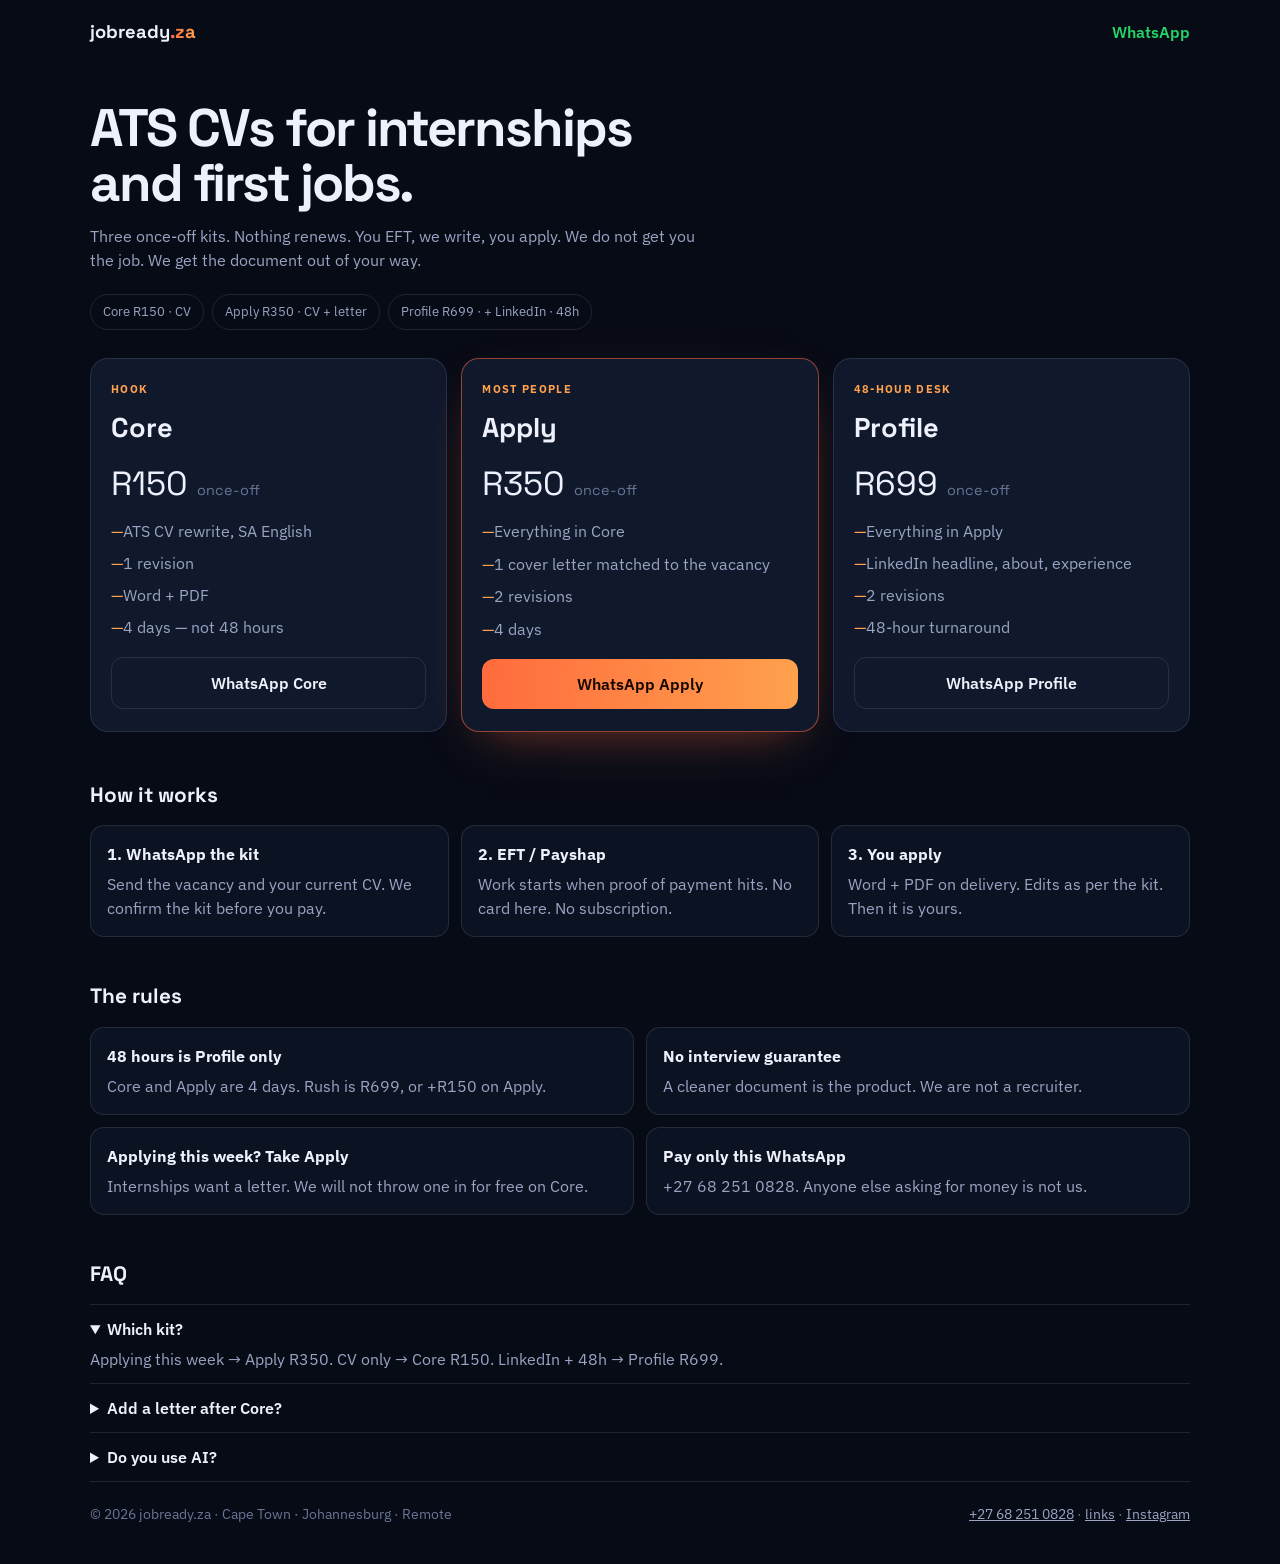
==== commit 5f5c993d: "Replace SPA costume with Core/Apply/Profile kits" ====
--- a/index.html
+++ b/index.html
@@ -1,118 +1,131 @@
 <!doctype html>
 <html lang="en-ZA">
-  <head>
-    <meta charset="utf-8" />
-    <meta name="viewport" content="width=device-width, initial-scale=1" />
-    <title>jobready.za — ATS-safe CVs written for South Africa</title>
-    <meta
-      name="description"
-      content="Once-off CV, cover letter and LinkedIn kits for the South African job market. Student R150, Standard R450, Premium R950. WhatsApp-first. No subscription."
-    />
-    <meta
-      name="keywords"
-      content="CV writing South Africa, ATS CV, jobready.za, cover letter, LinkedIn rewrite, Johannesburg, Cape Town, Durban"
-    />
-    <meta name="author" content="jobready.za" />
-    <meta name="robots" content="index, follow" />
-    <meta name="theme-color" content="#070b16" />
-    <meta name="twitter:card" content="summary_large_image" />
-    <meta property="og:type" content="website" />
-    <meta property="og:locale" content="en_ZA" />
-    <meta property="og:site_name" content="jobready.za" />
-    <meta property="og:title" content="jobready.za — ATS-safe CVs written for South Africa" />
-    <meta
-      property="og:description"
-      content="Once-off CV, cover letter and LinkedIn kits written for Johannesburg, Cape Town and Durban. From R150. WhatsApp-first."
-    />
-    <meta property="og:url" content="https://jobreadycv-za.github.io/" />
-    <meta property="og:image" content="https://jobreadycv-za.github.io/og.jpg" />
-    <meta property="og:image:width" content="1200" />
-    <meta property="og:image:height" content="630" />
-    <link rel="canonical" href="https://jobreadycv-za.github.io/" />
-    <link rel="icon" type="image/svg+xml" href="/favicon.svg" />
-    <link rel="preconnect" href="https://fonts.googleapis.com" />
-    <link rel="preconnect" href="https://fonts.gstatic.com" crossorigin />
-    <link
-      rel="stylesheet"
-      href="https://fonts.googleapis.com/css2?family=IBM+Plex+Sans:ital,wght@0,400;0,500;0,600;1,400&family=Space+Grotesk:wght@500;600;700&display=swap"
-    />
-    <script type="application/ld+json">
-      {
-        "@context": "https://schema.org",
-        "@type": "ProfessionalService",
-        "name": "jobready.za",
-        "alternateName": "JobReady CV ZA",
-        "url": "https://jobreadycv-za.github.io/",
-        "image": "https://jobreadycv-za.github.io/og.jpg",
-        "description": "ATS-safe CVs, cover letters and LinkedIn rewrites written for the South African job market. Once-off kits from R150. Order on WhatsApp.",
-        "telephone": "+27682510828",
-        "priceRange": "ZAR 150–950",
-        "currenciesAccepted": "ZAR",
-        "areaServed": [
-          { "@type": "City", "name": "Cape Town" },
-          { "@type": "City", "name": "Johannesburg" },
-          { "@type": "City", "name": "Durban" },
-          { "@type": "Country", "name": "South Africa" }
-        ],
-        "address": {
-          "@type": "PostalAddress",
-          "addressCountry": "ZA",
-          "addressLocality": "Cape Town"
-        },
-        "sameAs": [
-          "https://jobreadycv-za.github.io/",
-          "https://wa.me/27682510828"
-        ],
-        "makesOffer": [
-          {
-            "@type": "Offer",
-            "name": "Student kit",
-            "price": "150",
-            "priceCurrency": "ZAR",
-            "description": "Once-off ATS-optimised CV rewrite for students and recent graduates."
-          },
-          {
-            "@type": "Offer",
-            "name": "Standard kit",
-            "price": "450",
-            "priceCurrency": "ZAR",
-            "description": "Once-off ATS CV rewrite plus a matching cover letter."
-          },
-          {
-            "@type": "Offer",
-            "name": "Premium kit",
-            "price": "950",
-            "priceCurrency": "ZAR",
-            "description": "Once-off CV, cover letter and LinkedIn rewrite with 48-hour turnaround."
-          }
-        ]
-      }
-    </script>
-    <script type="module" crossorigin src="/assets/index-BLvL5iMk.js"></script>
-    <link rel="stylesheet" crossorigin href="/assets/index-DOzww2eA.css">
-  </head>
-  <body class="antialiased">
-    <div id="root">
-      <main>
-        <h1>jobready.za — Get job-ready. Get hired.</h1>
-        <p>
-          ATS-safe CVs written for Johannesburg, Cape Town and Durban. One
-          document, one WhatsApp conversation. Once-off kits — nothing renews.
-        </p>
-        <h2>Once-off kits</h2>
-        <ul>
-          <li>Student — R150 (~$9 USD approx.) — ATS-optimised CV rewrite</li>
-          <li>Standard — R450 (~$28 USD approx.) — CV plus cover letter</li>
-          <li>
-            Premium — R950 (~$59 USD approx.) — CV, cover letter and LinkedIn,
-            48-hour desk
-          </li>
-        </ul>
-        <p>
-          WhatsApp <a href="https://wa.me/27682510828">+27 68 251 0828</a>.
-          Cape Town · Johannesburg · Remote.
-        </p>
-      </main>
-    </div>
-  </body>
+<head>
+<meta charset="utf-8" />
+<meta name="viewport" content="width=device-width, initial-scale=1" />
+<title>jobready.za — Core R150 · Apply R350 · Profile R699</title>
+<meta name="description" content="ATS CVs for internships and first jobs in South Africa. Core R150, Apply R350, Profile R699. Once-off. WhatsApp." />
+<meta name="theme-color" content="#070b16" />
+<meta property="og:title" content="jobready.za — R150 · R350 · R699 once-off" />
+<meta property="og:description" content="CV, cover letter and LinkedIn kits. Pay once on WhatsApp." />
+<meta property="og:url" content="https://jobreadycv-za.github.io/" />
+<meta property="og:image" content="https://jobreadycv-za.github.io/og.jpg" />
+<link rel="canonical" href="https://jobreadycv-za.github.io/" />
+<link rel="icon" type="image/svg+xml" href="/favicon.svg" />
+<link rel="preconnect" href="https://fonts.googleapis.com" />
+<link rel="preconnect" href="https://fonts.gstatic.com" crossorigin />
+<link rel="stylesheet" href="https://fonts.googleapis.com/css2?family=IBM+Plex+Sans:wght@400;500;600&family=Space+Grotesk:wght@600;700&display=swap" />
+<style>
+:root{--bg:#070b16;--card:#10182c;--line:rgba(255,255,255,.1);--text:#eef1fb;--muted:#9aa4c2;--dim:#6b7596;--amber:#ffa14d;--green:#25d366;--grad:linear-gradient(92deg,#ff6b3d,#ffa14d)}
+*{box-sizing:border-box;margin:0;padding:0}
+body{font-family:"IBM Plex Sans",system-ui,sans-serif;background:var(--bg);color:var(--text);line-height:1.5}
+.wrap{width:min(1100px,calc(100% - 32px));margin:0 auto}
+header{display:flex;align-items:center;justify-content:space-between;padding:18px 0}
+.logo{font-family:"Space Grotesk",sans-serif;font-weight:700;font-size:1.15rem;text-decoration:none;color:inherit}
+.logo span{background:var(--grad);-webkit-background-clip:text;background-clip:text;color:transparent}
+.wa{color:var(--green);text-decoration:none;font-weight:600}
+h1{font-family:"Space Grotesk",sans-serif;font-size:clamp(2rem,6vw,3.3rem);letter-spacing:-.04em;line-height:1.05;max-width:16ch;padding:36px 0 0}
+.lede{color:var(--muted);max-width:38rem;margin:14px 0 22px}
+.pills{display:flex;flex-wrap:wrap;gap:8px;margin-bottom:28px}
+.pill{border:1px solid var(--line);border-radius:999px;padding:7px 12px;color:var(--muted);font-size:.82rem}
+.kits{display:grid;gap:14px;padding-bottom:40px}
+@media(min-width:860px){.kits{grid-template-columns:repeat(3,1fr)}}
+.kit{background:var(--card);border:1px solid var(--line);border-radius:18px;padding:22px 20px;display:flex;flex-direction:column;gap:10px}
+.kit.feat{border-color:rgba(255,107,61,.55);box-shadow:0 18px 50px -24px rgba(255,107,61,.55)}
+.eye{font-size:.7rem;font-weight:700;letter-spacing:.12em;text-transform:uppercase;color:var(--amber)}
+.kit h2{font-family:"Space Grotesk",sans-serif;font-size:1.7rem}
+.price{font-family:"Space Grotesk",sans-serif;font-size:2.1rem}
+.price small{font-size:.9rem;color:var(--dim)}
+.kit ul{list-style:none;color:var(--muted);display:grid;gap:8px;flex:1}
+.kit li::before{content:"\2014 ";color:var(--amber)}
+.btn{display:block;text-align:center;text-decoration:none;font-weight:600;border-radius:12px;padding:13px;margin-top:8px}
+.btn.on{background:var(--grad);color:#140800}
+.btn.off{border:1px solid var(--line);color:var(--text)}
+h3{font-family:"Space Grotesk",sans-serif;font-size:1.3rem;margin:8px 0 14px}
+.grid{display:grid;gap:12px;padding-bottom:36px}
+@media(min-width:720px){.grid.three{grid-template-columns:repeat(3,1fr)}.grid.two{grid-template-columns:repeat(2,1fr)}}
+.box{border:1px solid var(--line);border-radius:14px;padding:16px;background:rgba(16,24,44,.6)}
+.box p,.faq p{color:var(--muted);margin-top:6px}
+details{border-top:1px solid var(--line);padding:12px 0}
+summary{cursor:pointer;font-weight:600}
+footer{border-top:1px solid var(--line);padding:22px 0 40px;color:var(--dim);font-size:.85rem;display:flex;flex-wrap:wrap;gap:10px 18px;justify-content:space-between}
+footer a{color:var(--muted)}
+</style>
+</head>
+<body>
+<div class="wrap">
+<header>
+  <a class="logo" href="/">jobready<span>.za</span></a>
+  <a class="wa" href="https://wa.me/27682510828?text=Hi%20%E2%80%94%20Apply%20R350%2C%20CV%20%2B%20cover%20letter">WhatsApp</a>
+</header>
+<h1>ATS CVs for internships and first jobs.</h1>
+<p class="lede">Three once-off kits. Nothing renews. You EFT, we write, you apply. We do not get you the job. We get the document out of your way.</p>
+<div class="pills">
+  <span class="pill">Core R150 · CV</span>
+  <span class="pill">Apply R350 · CV + letter</span>
+  <span class="pill">Profile R699 · + LinkedIn · 48h</span>
+</div>
+<section class="kits" id="product">
+  <article class="kit">
+    <div class="eye">Hook</div>
+    <h2>Core</h2>
+    <div class="price">R150 <small>once-off</small></div>
+    <ul>
+      <li>ATS CV rewrite, SA English</li>
+      <li>1 revision</li>
+      <li>Word + PDF</li>
+      <li>4 days — not 48 hours</li>
+    </ul>
+    <a class="btn off" href="https://wa.me/27682510828?text=Hi%20%E2%80%94%20Core%20R150%2C%20CV%20only">WhatsApp Core</a>
+  </article>
+  <article class="kit feat">
+    <div class="eye">Most people</div>
+    <h2>Apply</h2>
+    <div class="price">R350 <small>once-off</small></div>
+    <ul>
+      <li>Everything in Core</li>
+      <li>1 cover letter matched to the vacancy</li>
+      <li>2 revisions</li>
+      <li>4 days</li>
+    </ul>
+    <a class="btn on" href="https://wa.me/27682510828?text=Hi%20%E2%80%94%20Apply%20R350%2C%20CV%20%2B%20cover%20letter">WhatsApp Apply</a>
+  </article>
+  <article class="kit">
+    <div class="eye">48-hour desk</div>
+    <h2>Profile</h2>
+    <div class="price">R699 <small>once-off</small></div>
+    <ul>
+      <li>Everything in Apply</li>
+      <li>LinkedIn headline, about, experience</li>
+      <li>2 revisions</li>
+      <li>48-hour turnaround</li>
+    </ul>
+    <a class="btn off" href="https://wa.me/27682510828?text=Hi%20%E2%80%94%20Profile%20R699%2C%20CV%20%2B%20letter%20%2B%20LinkedIn%2C%2048h">WhatsApp Profile</a>
+  </article>
+</section>
+<h3>How it works</h3>
+<div class="grid three">
+  <div class="box"><b>1. WhatsApp the kit</b><p>Send the vacancy and your current CV. We confirm the kit before you pay.</p></div>
+  <div class="box"><b>2. EFT / Payshap</b><p>Work starts when proof of payment hits. No card here. No subscription.</p></div>
+  <div class="box"><b>3. You apply</b><p>Word + PDF on delivery. Edits as per the kit. Then it is yours.</p></div>
+</div>
+<h3>The rules</h3>
+<div class="grid two">
+  <div class="box"><b>48 hours is Profile only</b><p>Core and Apply are 4 days. Rush is R699, or +R150 on Apply.</p></div>
+  <div class="box"><b>No interview guarantee</b><p>A cleaner document is the product. We are not a recruiter.</p></div>
+  <div class="box"><b>Applying this week? Take Apply</b><p>Internships want a letter. We will not throw one in for free on Core.</p></div>
+  <div class="box"><b>Pay only this WhatsApp</b><p>+27 68 251 0828. Anyone else asking for money is not us.</p></div>
+</div>
+<h3>FAQ</h3>
+<div class="faq">
+<details open><summary>Which kit?</summary><p>Applying this week → Apply R350. CV only → Core R150. LinkedIn + 48h → Profile R699.</p></details>
+<details><summary>Add a letter after Core?</summary><p>R200 extra (the gap to Apply). LinkedIn after that is R349 more, or take Profile next time.</p></details>
+<details><summary>Do you use AI?</summary><p>As a draft tool, then a human pass. We do not invent jobs, marks, or titles.</p></details>
+</div>
+<footer>
+  <p>© 2026 jobready.za · Cape Town · Johannesburg · Remote</p>
+  <p><a href="https://wa.me/27682510828">+27 68 251 0828</a> · <a href="/linktree/">links</a> · <a href="https://www.instagram.com/jobreadycv_za/">Instagram</a></p>
+</footer>
+</div>
+</body>
 </html>
